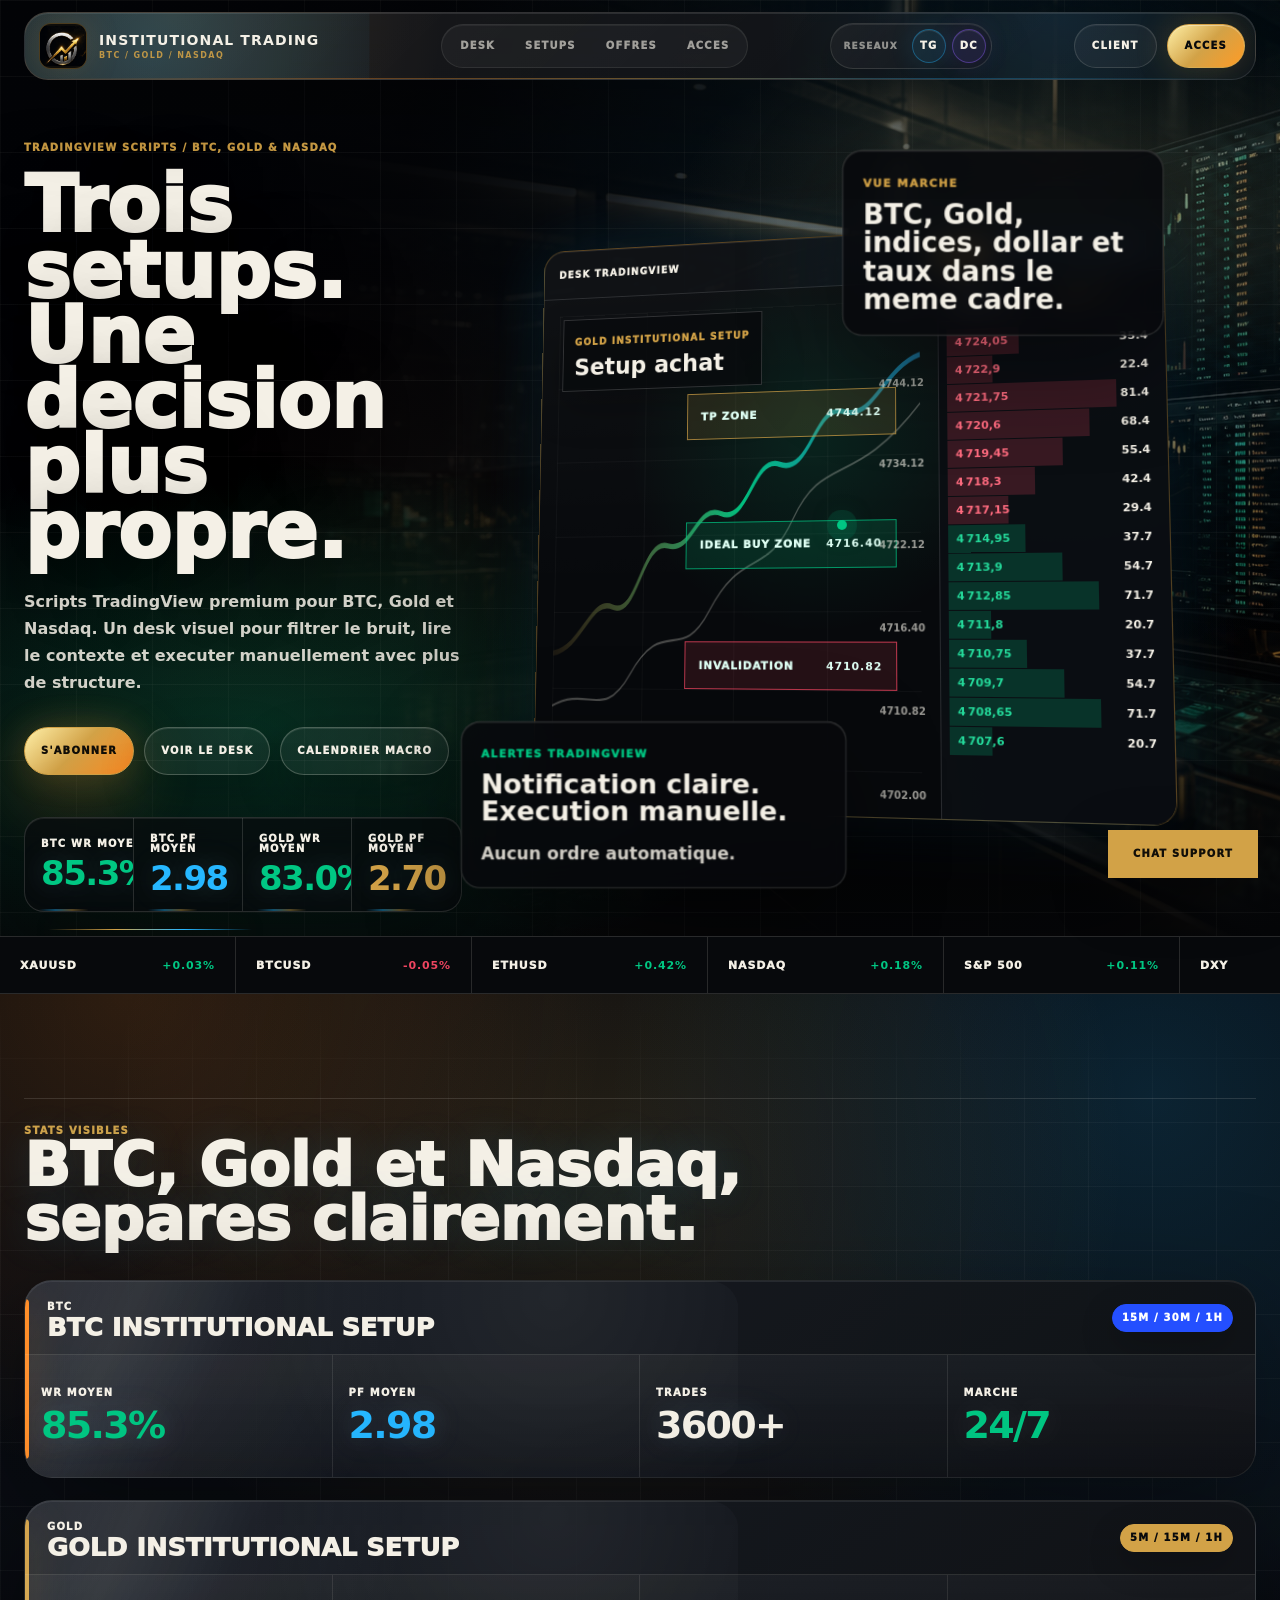
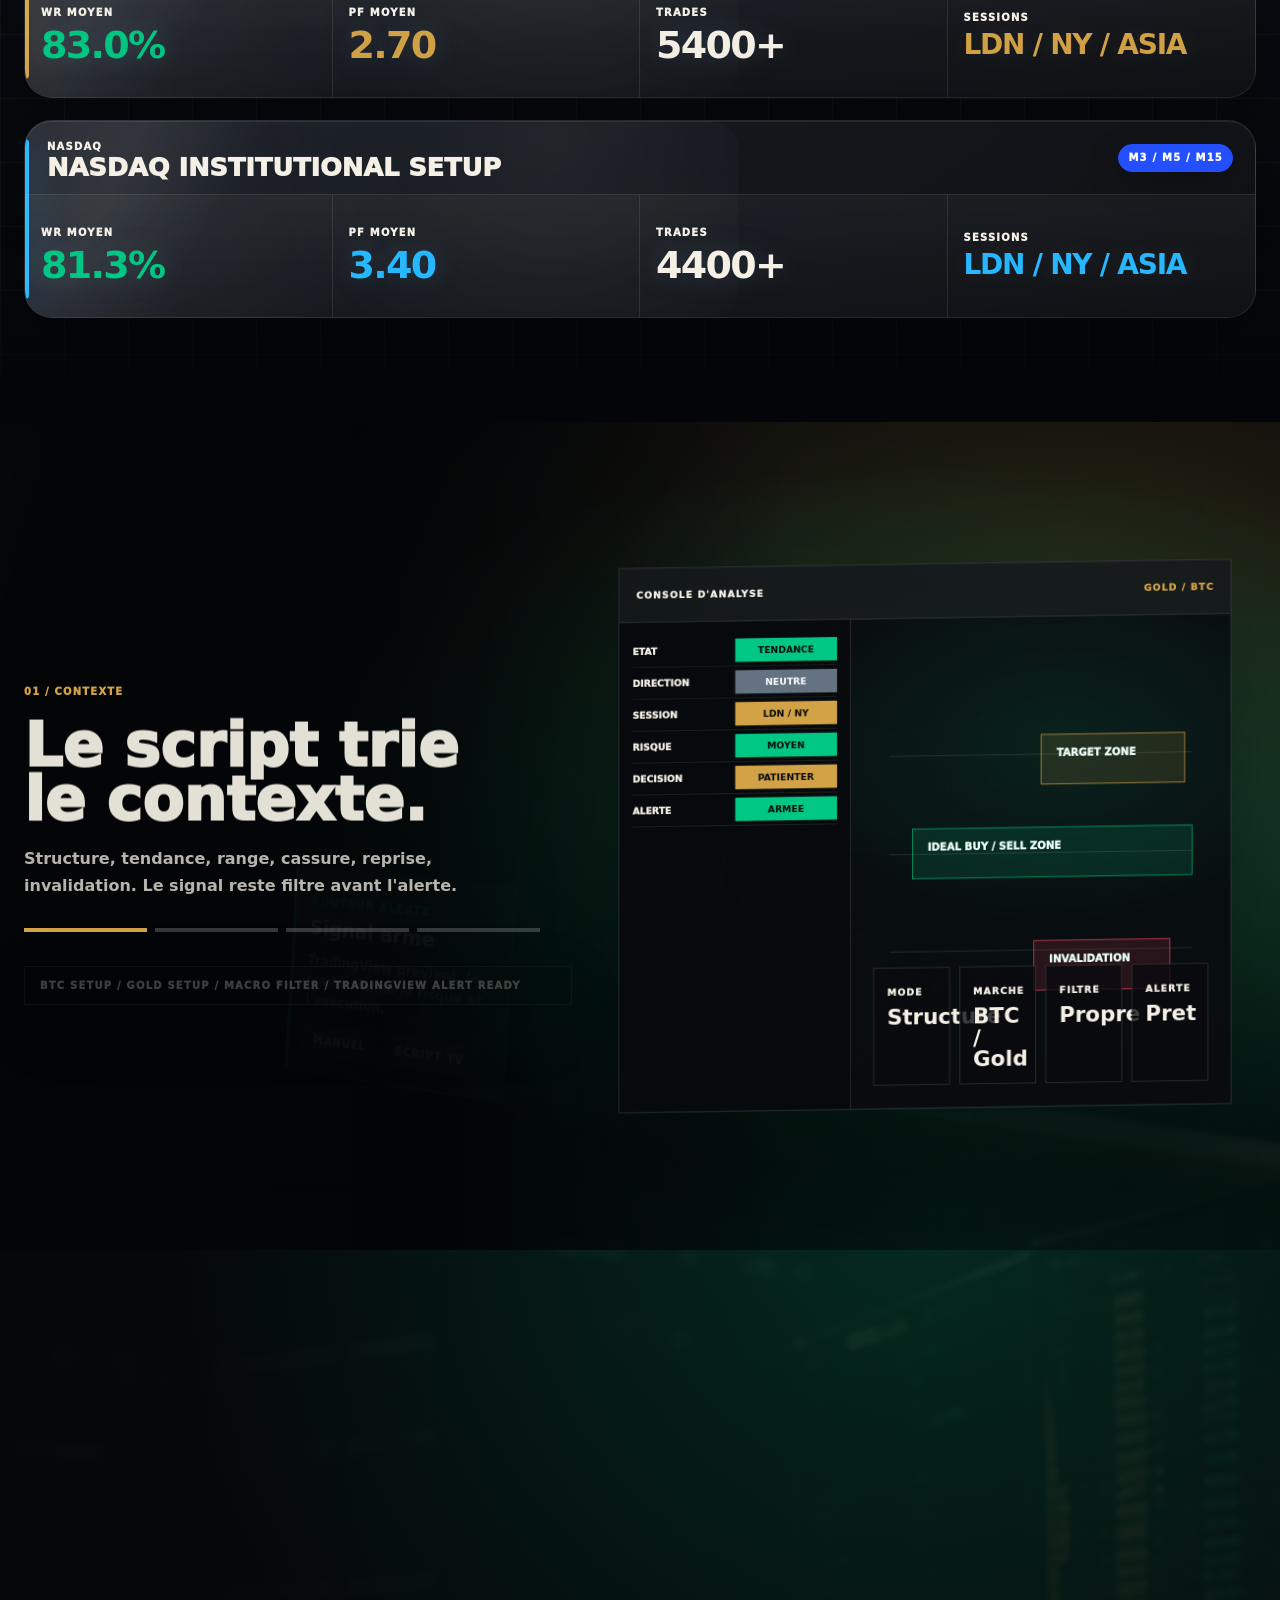
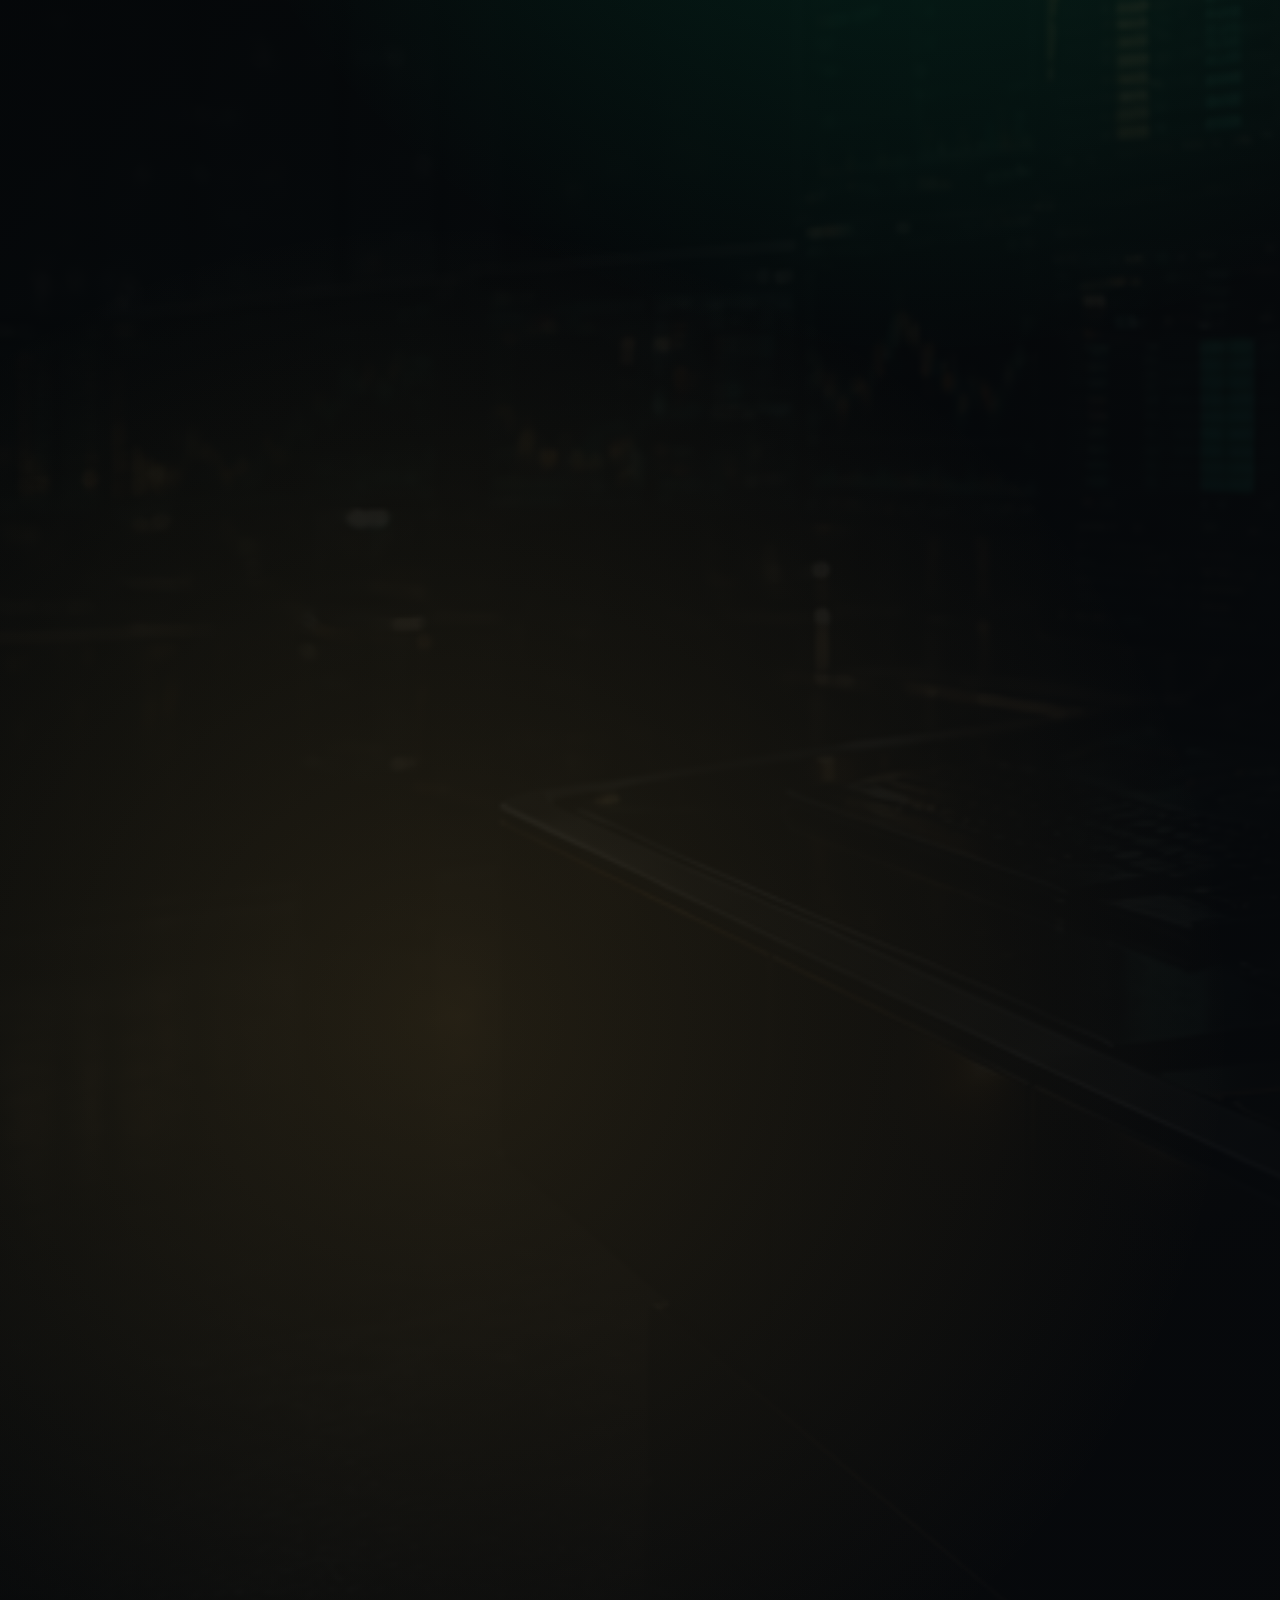
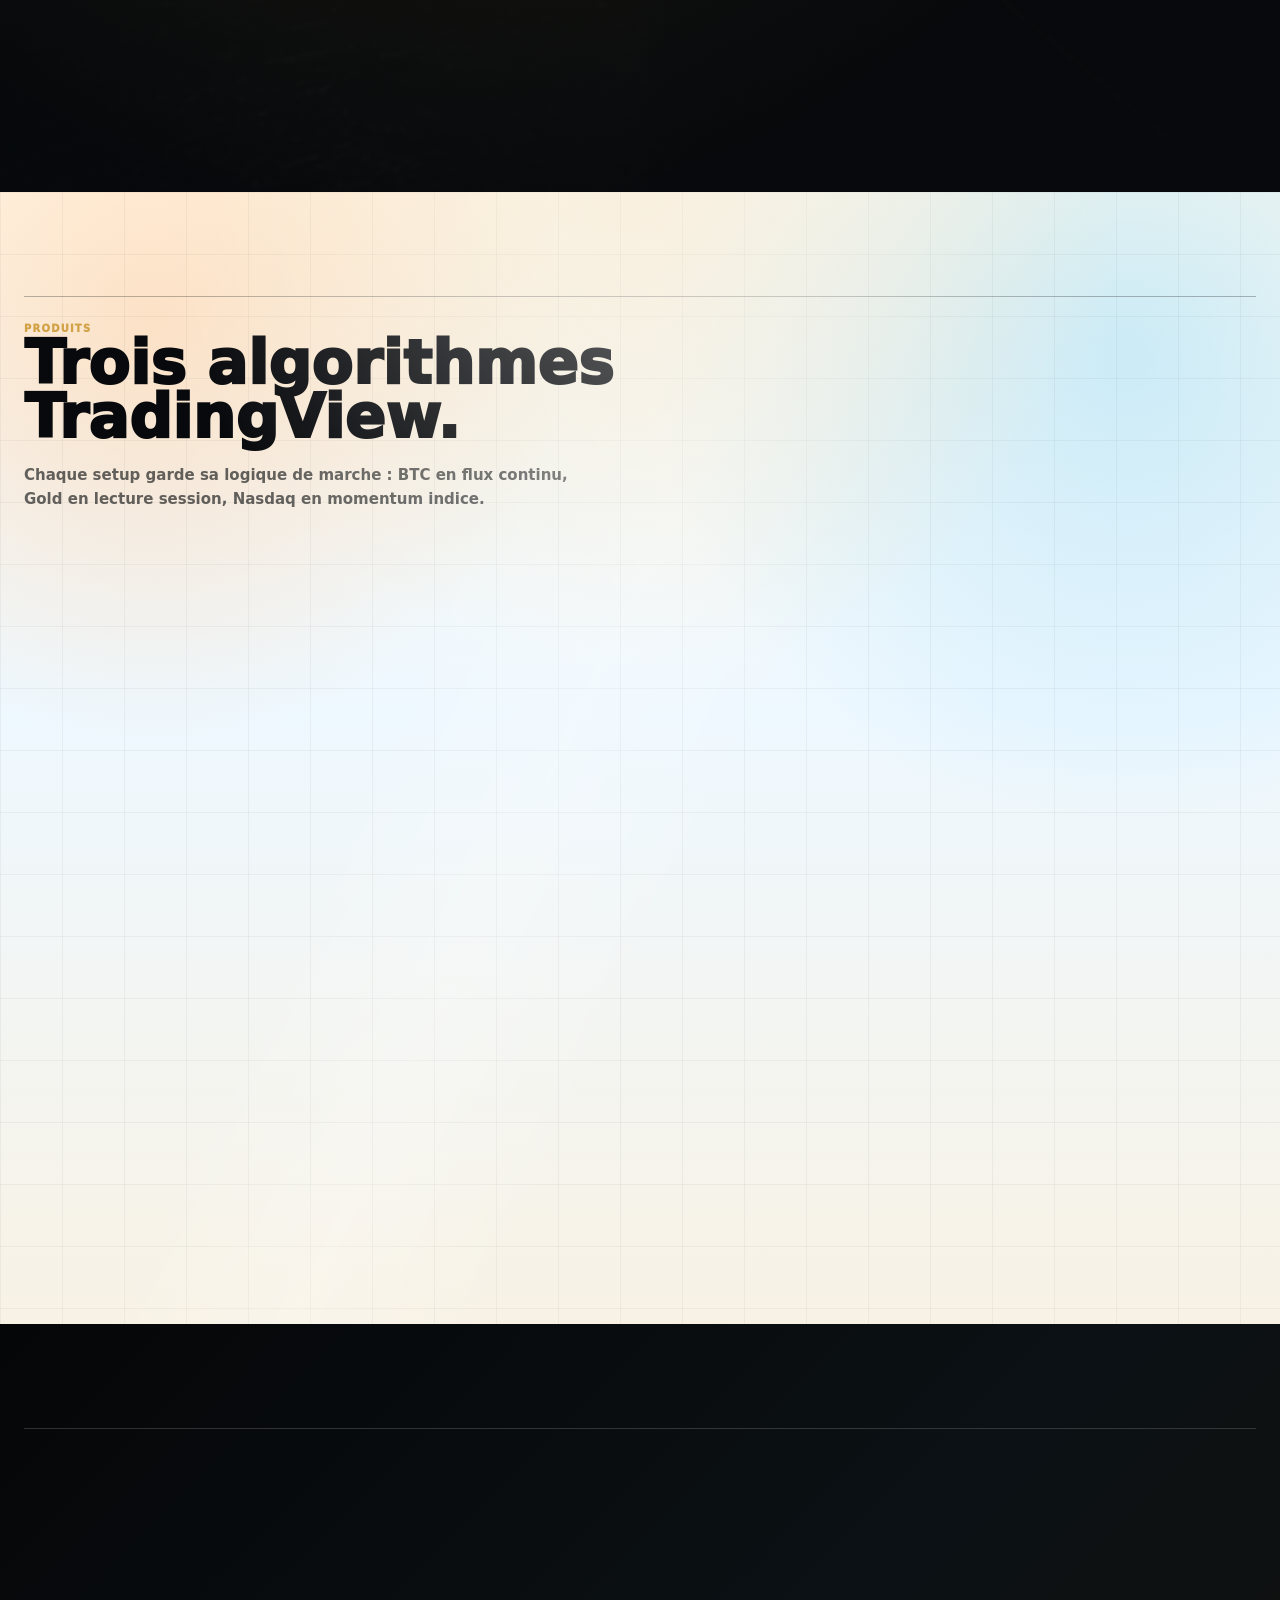
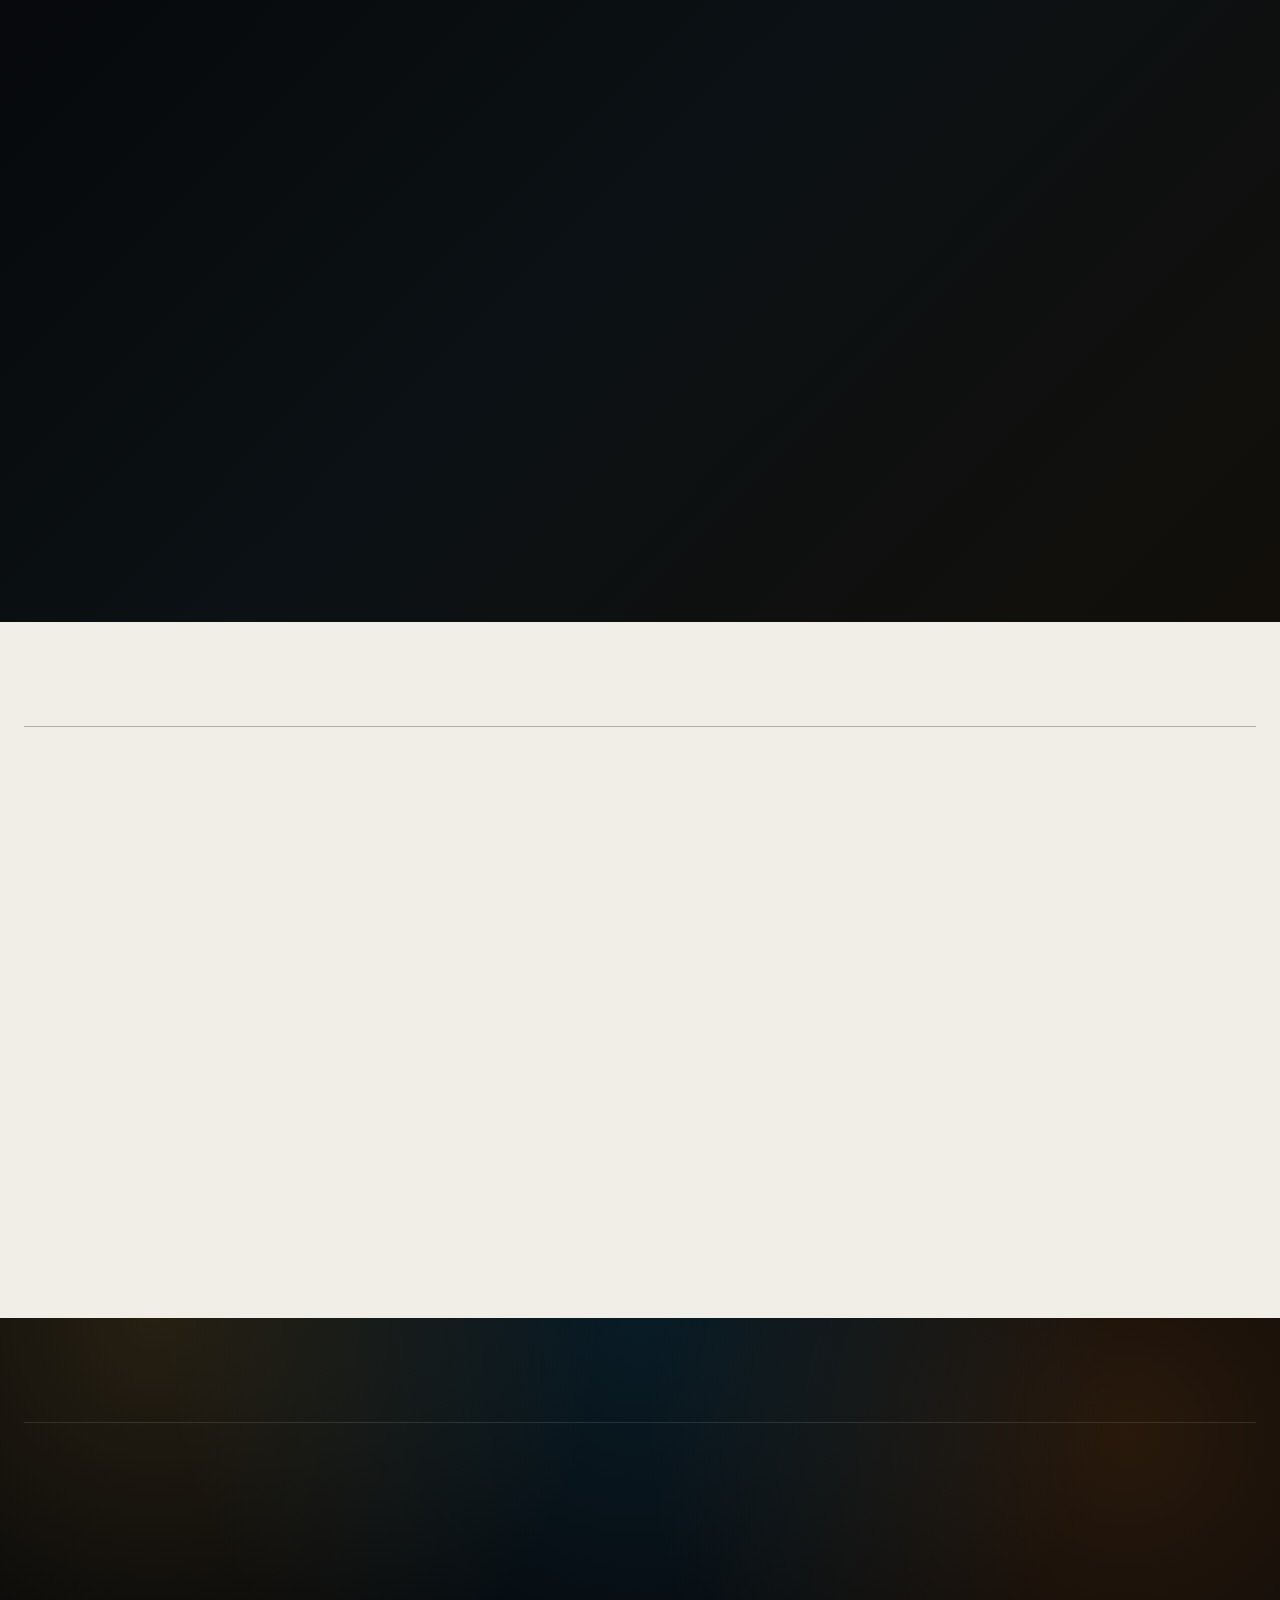
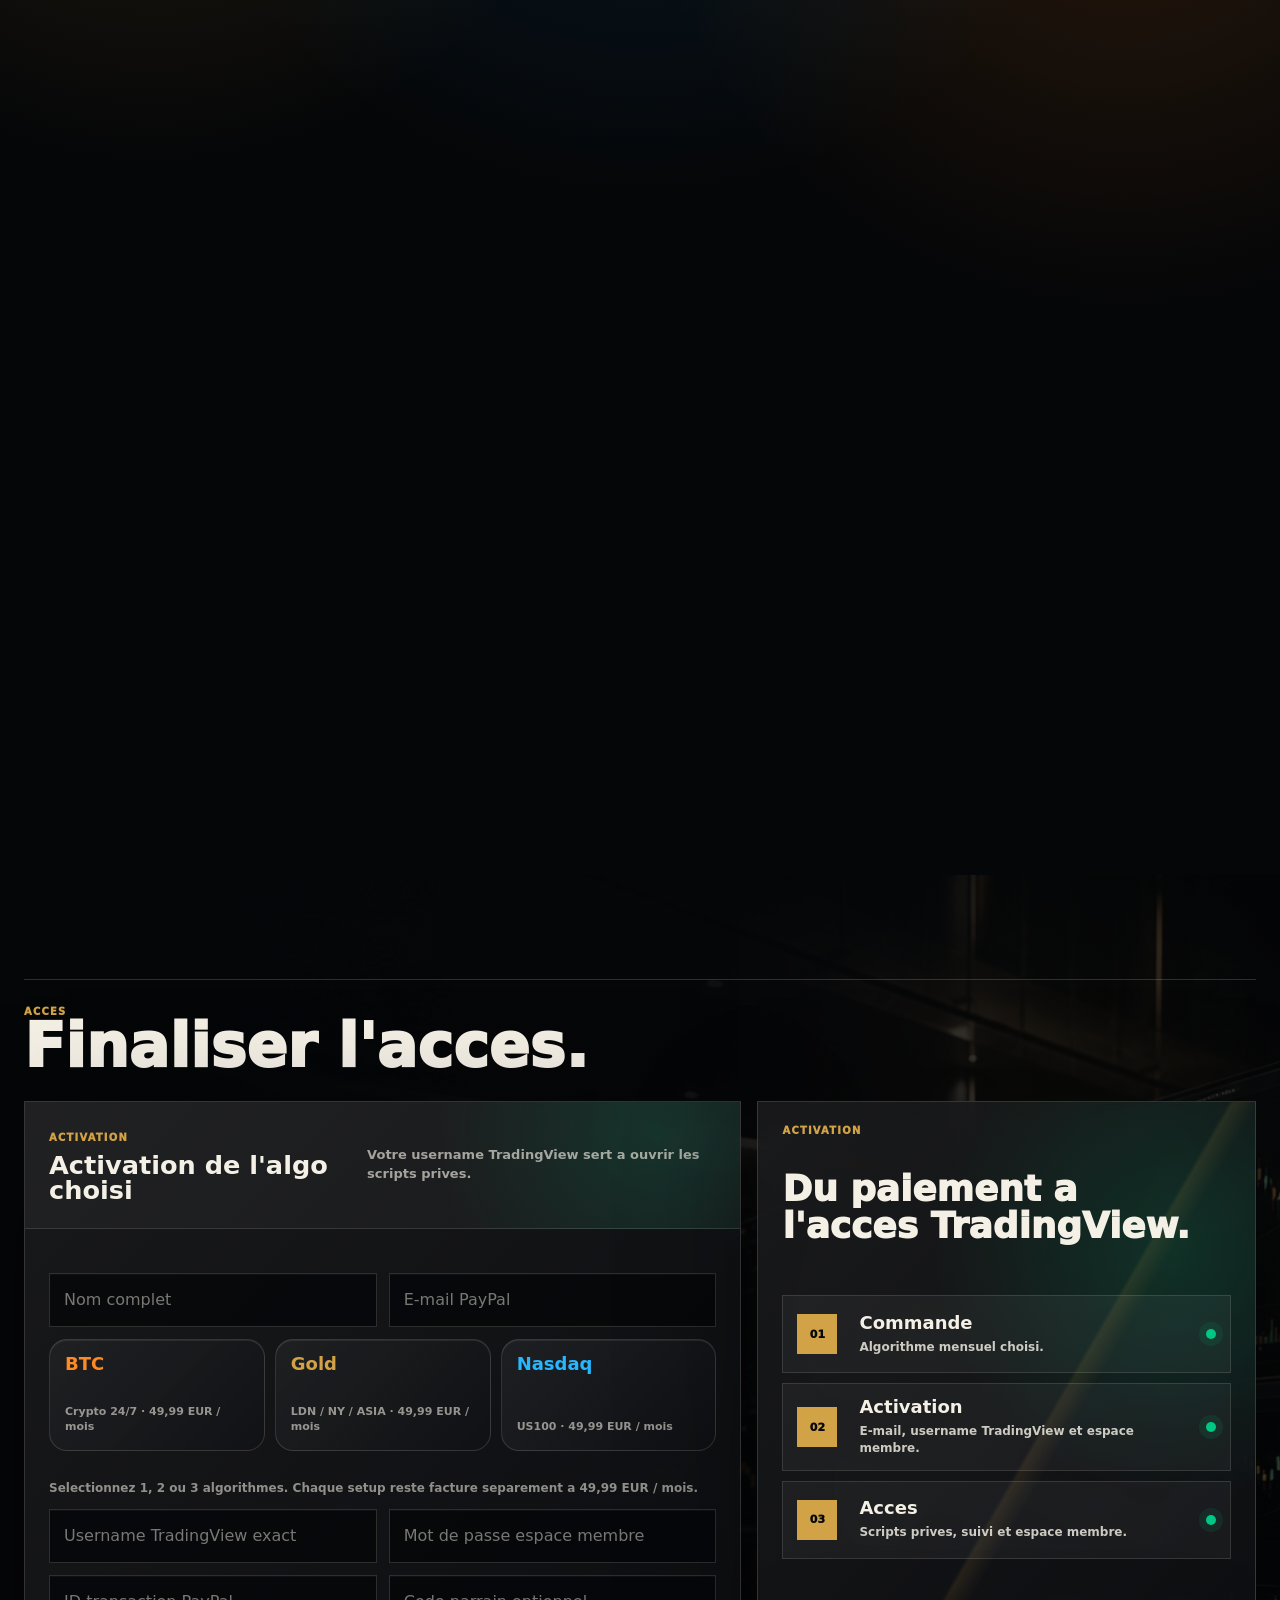
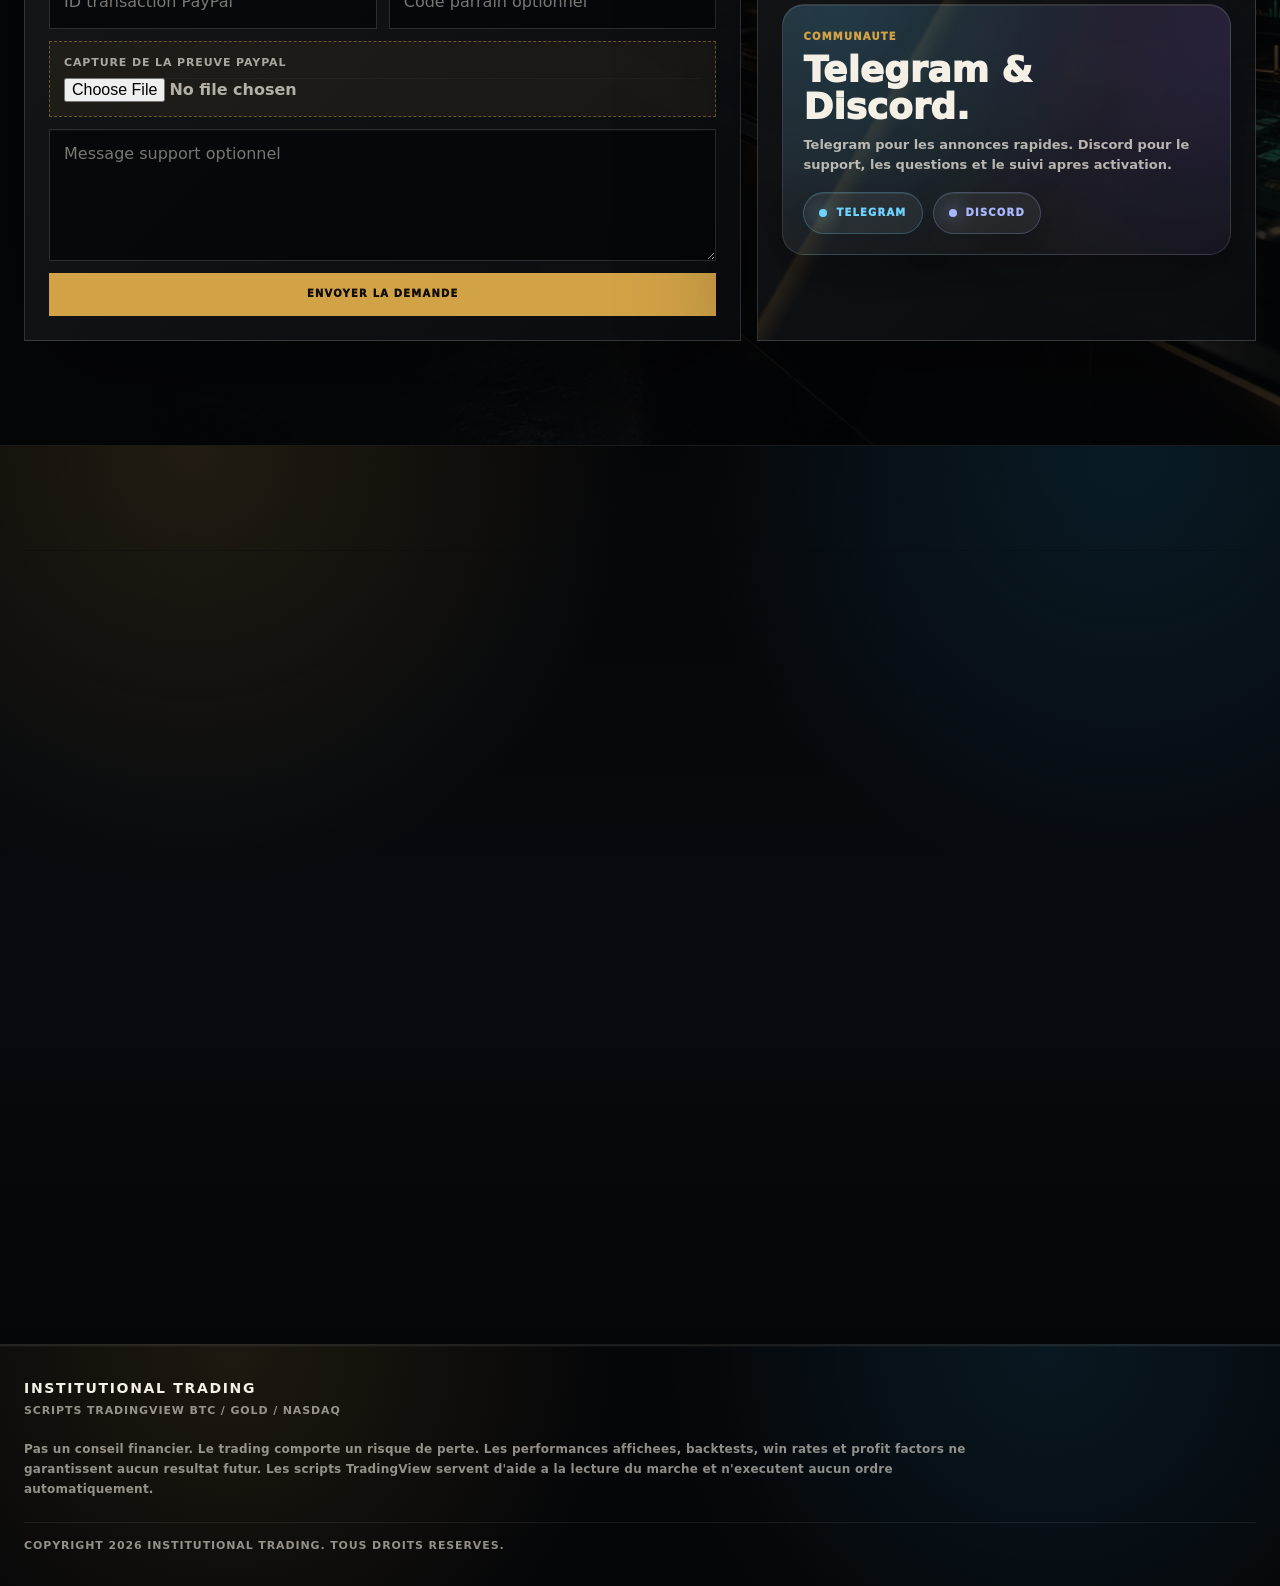
==== index.html @ 16a677b0 "Serve landing page from root" ====
﻿<!doctype html>
<html lang="fr">
<head>
  <meta charset="UTF-8">
  <meta name="viewport" content="width=device-width, initial-scale=1.0">
  <title>Institutional Trading - Scripts TradingView BTC, Gold & Nasdaq</title>
  <meta name="description" content="Institutional Trading : scripts TradingView pour BTC, Gold et Nasdaq, alertes, zones, contexte, calendrier macro et dashboard prive.">
  <script src="https://s3.tradingview.com/tv.js" defer></script>
  <style>
    :root {
      --bg: #050608;
      --bg-2: #0b0f13;
      --panel: #10151a;
      --panel-2: #151b21;
      --paper: #f4f0e6;
      --muted: #a5aaa6;
      --soft: rgba(244,240,230,.68);
      --line: rgba(244,240,230,.14);
      --line-2: rgba(244,240,230,.24);
      --gold: #d2a247;
      --btc: #ff8a21;
      --green: #00c783;
      --cyan: #26b7ff;
      --red: #ef4560;
      --max: 1560px;
    }

    * { box-sizing: border-box; }
    html { scroll-behavior: smooth; }
    body {
      margin: 0;
      color: var(--paper);
      background: var(--bg);
      font-family: Inter, ui-sans-serif, system-ui, -apple-system, BlinkMacSystemFont, "Segoe UI", Arial, sans-serif;
      overflow-x: hidden;
    }

    a { color: inherit; text-decoration: none; }
    button, input, textarea, select { font: inherit; }
    h1, h2, h3, p { margin: 0; }

    .wrap {
      width: min(var(--max), calc(100% - 48px));
      margin: 0 auto;
    }

    .micro,
    .eyebrow,
    .btn,
    .nav a,
    .tag,
    .source-link {
      font-size: 10px;
      line-height: 1;
      font-weight: 950;
      letter-spacing: .12em;
      text-transform: uppercase;
    }

    .nav {
      position: fixed;
      inset: 12px 0 auto;
      z-index: 100;
      border: 0;
      background: transparent;
      box-shadow: none;
      pointer-events: none;
      transition: background .25s ease, box-shadow .25s ease, border-color .25s ease;
    }

    .nav.is-scrolled {
      background: transparent;
      box-shadow: none;
    }

    .nav::after {
      display: none;
    }

    .boot-loader {
      position: fixed;
      inset: 0;
      z-index: 999;
      display: grid;
      place-items: center;
      color: var(--paper);
      background:
        radial-gradient(circle at 50% 42%, rgba(210,162,71,.24), transparent 26%),
        radial-gradient(circle at 35% 60%, rgba(0,199,125,.12), transparent 28%),
        linear-gradient(135deg, rgba(38,183,255,.06), transparent 34%, rgba(210,162,71,.08)),
        #050608;
      transition: opacity .7s ease, visibility .7s ease;
      animation: loaderAutoHide .7s ease 3.05s forwards;
    }

    body.loaded .boot-loader {
      opacity: 0;
      visibility: hidden;
      pointer-events: none;
    }

    .loader-desk {
      position: relative;
      width: min(460px, calc(100% - 44px));
      display: grid;
      justify-items: center;
      gap: 17px;
      padding: 34px 28px;
      border: 1px solid rgba(210,162,71,.2);
      border-radius: 18px;
      background: linear-gradient(145deg, rgba(255,255,255,.075), rgba(255,255,255,.018));
      box-shadow: 0 54px 180px rgba(0,0,0,.64), inset 0 1px 0 rgba(255,255,255,.11);
      backdrop-filter: blur(26px);
    }

    .loader-desk::before,
    .loader-desk::after {
      content: "";
      position: absolute;
      pointer-events: none;
    }

    .loader-desk::before {
      inset: 16px;
      border: 1px solid rgba(244,240,230,.07);
      border-radius: 14px;
    }

    .loader-desk::after {
      left: 28px;
      right: 28px;
      top: 0;
      height: 1px;
      background: linear-gradient(90deg, transparent, rgba(210,162,71,.8), transparent);
      animation: loaderScan 1.4s ease-in-out infinite alternate;
    }

    .loader-head {
      display: grid;
      justify-items: center;
      gap: 8px;
      text-align: center;
    }

    .loader-logo {
      position: relative;
      width: 168px;
      height: 148px;
      display: grid;
      place-items: center;
      overflow: hidden;
      border: 1px solid rgba(210,162,71,.28);
      border-radius: 18px;
      background: #030405;
      box-shadow: 0 0 0 1px rgba(255,255,255,.04), 0 0 80px rgba(210,162,71,.2);
    }

    .loader-logo::before {
      content: "";
      position: absolute;
      inset: 0;
      z-index: 2;
      background: linear-gradient(115deg, transparent 0 42%, rgba(255,255,255,.18), transparent 58%);
      transform: translateX(-130%);
      animation: logoSweep 1.7s ease-in-out infinite;
    }

    .loader-logo img {
      position: relative;
      z-index: 1;
      width: 100%;
      height: 100%;
      object-fit: contain;
      object-position: center;
      transform: none;
      border-radius: 15px;
    }

    .loader-title {
      margin: 0;
      font-size: clamp(22px, 3.2vw, 34px);
      line-height: .95;
      letter-spacing: .04em;
      text-transform: uppercase;
    }

    .loader-meta {
      display: flex;
      flex-wrap: wrap;
      justify-content: center;
      gap: 8px;
    }

    .loader-meta span {
      min-height: 28px;
      display: inline-flex;
      align-items: center;
      padding: 0 11px;
      border: 1px solid rgba(244,240,230,.1);
      color: rgba(244,240,230,.78);
      background: rgba(255,255,255,.035);
      font-size: 10px;
      font-weight: 900;
      letter-spacing: .13em;
      text-transform: uppercase;
    }

    .loader-candles {
      height: 116px;
      display: flex;
      align-items: end;
      gap: 12px;
      padding: 16px;
      border: 1px solid rgba(244,240,230,.1);
      background:
        linear-gradient(rgba(244,240,230,.05) 1px, transparent 1px),
        linear-gradient(90deg, rgba(244,240,230,.05) 1px, transparent 1px),
        rgba(255,255,255,.025);
      background-size: 100% 28px, 54px 100%;
      overflow: hidden;
    }

    .loader-candles i {
      position: relative;
      width: 14px;
      height: var(--h);
      display: block;
      background: var(--green);
      animation: candlePulse 1.05s ease-in-out infinite;
      animation-delay: var(--d);
    }

    .loader-candles i:nth-child(3n) { background: var(--red); }
    .loader-candles i::before {
      content: "";
      position: absolute;
      left: 6px;
      top: -18px;
      bottom: -18px;
      width: 2px;
      background: currentColor;
      opacity: .85;
    }

    .loader-progress {
      width: min(390px, 100%);
      height: 3px;
      margin-top: 2px;
      overflow: hidden;
      background: rgba(244,240,230,.12);
    }

    .loader-progress span {
      display: block;
      width: 100%;
      height: 100%;
      background: linear-gradient(90deg, var(--gold), var(--green), var(--cyan));
      transform-origin: left center;
      animation: loaderBar 2.35s cubic-bezier(.2,.8,.2,1) forwards;
    }

    @keyframes loaderScan {
      from { opacity: .35; transform: translateY(0); }
      to { opacity: 1; transform: translateY(6px); }
    }

    @keyframes logoSweep {
      to { transform: translateX(130%); }
    }

    @keyframes headerSweep {
      0%, 100% { transform: translateX(-72%); opacity: .18; }
      48% { opacity: .72; }
      76% { transform: translateX(72%); opacity: .20; }
    }

    @keyframes candlePulse {
      50% { transform: translateY(-10px) scaleY(1.12); filter: brightness(1.25); }
    }

    @keyframes loaderBar {
      from { transform: scaleX(.08); }
      to { transform: scaleX(1); }
    }

    @keyframes loaderAutoHide {
      to { opacity: 0; visibility: hidden; pointer-events: none; }
    }

    .nav-inner {
      min-height: 68px;
      display: grid;
      grid-template-columns: minmax(230px, 320px) auto auto auto;
      justify-content: space-between;
      gap: 14px;
      align-items: center;
      padding: 8px 10px 8px 14px;
      border: 1px solid rgba(244,240,230,.13);
      border-radius: 24px;
      background:
        linear-gradient(135deg, rgba(255,255,255,.09), rgba(255,255,255,.025)),
        radial-gradient(circle at 12% 0, rgba(210,162,71,.16), transparent 25%),
        radial-gradient(circle at 84% 0, rgba(38,183,255,.12), transparent 28%),
        rgba(5,7,10,.82);
      box-shadow: 0 24px 86px rgba(0,0,0,.38), inset 0 1px 0 rgba(255,255,255,.1);
      backdrop-filter: blur(24px);
      pointer-events: auto;
      position: relative;
      overflow: hidden;
      isolation: isolate;
      transition: min-height .24s ease, background .24s ease, border-color .24s ease, box-shadow .24s ease;
    }

    .nav-inner::before,
    .nav-inner::after {
      content: "";
      position: absolute;
      pointer-events: none;
      z-index: -1;
    }

    .nav-inner::before {
      inset: 0;
      background:
        linear-gradient(110deg, transparent 0 38%, rgba(255,255,255,.16), transparent 58%),
        radial-gradient(circle at var(--nav-glow-x, 82%) 50%, rgba(38,183,255,.18), transparent 18rem);
      transform: translateX(-72%);
      animation: headerSweep 7s ease-in-out infinite;
    }

    .nav-inner::after {
      left: 18px;
      right: 18px;
      bottom: 0;
      height: 1px;
      background: linear-gradient(90deg, transparent, rgba(255,138,33,.45), rgba(210,162,71,.62), rgba(38,183,255,.45), transparent);
      opacity: .72;
    }

    .nav.is-scrolled .nav-inner {
      min-height: 60px;
      border-color: rgba(244,240,230,.18);
      background:
        linear-gradient(135deg, rgba(255,255,255,.1), rgba(255,255,255,.03)),
        radial-gradient(circle at 72% 0, rgba(210,162,71,.14), transparent 22%),
        rgba(3,4,6,.92);
      box-shadow: 0 22px 92px rgba(0,0,0,.48), inset 0 1px 0 rgba(255,255,255,.1);
    }

    .brand {
      display: flex;
      align-items: center;
      gap: 12px;
      min-width: 0;
    }

    .brand-logo {
      width: 48px;
      height: 46px;
      flex: 0 0 auto;
      overflow: hidden;
      border: 1px solid rgba(210,162,71,.34);
      border-radius: 12px;
      background: #050608;
      box-shadow: 0 0 34px rgba(210,162,71,.18), inset 0 0 18px rgba(210,162,71,.1);
    }

    .brand-logo img {
      width: 100%;
      height: 100%;
      display: block;
      object-fit: contain;
      object-position: center;
      transform: none;
    }

    .brand strong {
      display: block;
      color: var(--paper);
      font-size: 14px;
      letter-spacing: .08em;
      text-transform: uppercase;
    }

    .brand-copy span {
      display: block;
      margin-top: 5px;
      color: rgba(210,162,71,.88);
      font-size: 8px;
      font-weight: 850;
      letter-spacing: .18em;
      text-transform: uppercase;
    }

    .nav-links {
      display: flex;
      justify-content: center;
      gap: 4px;
      min-height: 44px;
      padding: 5px;
      color: rgba(244,240,230,.62);
      border: 1px solid rgba(244,240,230,.09);
      border-radius: 999px;
      background: rgba(255,255,255,.04);
      box-shadow: inset 0 1px 0 rgba(255,255,255,.06);
    }

    .nav-links a {
      position: relative;
      min-height: 32px;
      display: inline-flex;
      align-items: center;
      padding: 0 13px;
      border: 0;
      border-radius: 999px;
      transition: color .2s ease, background .2s ease, transform .2s ease;
    }

    .nav-links a::after {
      display: none;
    }

    .nav-links a:hover {
      color: var(--paper);
      background: rgba(244,240,230,.08);
      transform: translateY(-1px);
    }

    .nav-actions {
      display: flex;
      gap: 10px;
      align-items: center;
    }

    .nav-actions .btn {
      min-height: 44px;
      padding: 0 17px;
      border-radius: 999px;
      border-color: rgba(244,240,230,.14);
      background: rgba(255,255,255,.045);
      box-shadow: inset 0 1px 0 rgba(255,255,255,.06);
    }

    .nav-actions .btn.gold {
      color: #07090c;
      border-color: rgba(210,162,71,.75);
      background: linear-gradient(135deg, #fff0a6, var(--gold), #ff9b26);
      box-shadow: 0 0 34px rgba(210,162,71,.24), inset 0 1px 0 rgba(255,255,255,.35);
    }

    .nav-socials {
      display: inline-flex;
      align-items: center;
      gap: 6px;
      min-height: 44px;
      padding: 5px;
      border: 1px solid rgba(244,240,230,.12);
      border-radius: 999px;
      background:
        linear-gradient(135deg, rgba(255,255,255,.08), rgba(255,255,255,.025)),
        rgba(3,5,9,.48);
      box-shadow: inset 0 1px 0 rgba(255,255,255,.08), 0 16px 46px rgba(0,0,0,.24);
    }

    .nav-socials span {
      padding: 0 8px 0 7px;
      color: rgba(244,240,230,.55);
      font-size: 9px;
      font-weight: 950;
      letter-spacing: .12em;
      text-transform: uppercase;
      white-space: nowrap;
    }

    .nav-social {
      width: 34px;
      height: 34px;
      display: inline-flex;
      align-items: center;
      justify-content: center;
      border: 1px solid rgba(244,240,230,.13);
      border-radius: 999px;
      color: var(--paper);
      font-size: 9px;
      font-weight: 950;
      letter-spacing: .04em;
      background: rgba(255,255,255,.05);
      transition: transform .2s ease, box-shadow .2s ease, border-color .2s ease;
    }

    .nav-social:hover {
      transform: translateY(-2px) scale(1.04);
    }

    .nav-social.telegram {
      border-color: rgba(38,183,255,.36);
      background: rgba(38,183,255,.10);
      box-shadow: 0 0 26px rgba(38,183,255,.14), inset 0 1px 0 rgba(255,255,255,.1);
    }

    .nav-social.discord {
      border-color: rgba(139,92,246,.42);
      background: rgba(139,92,246,.12);
      box-shadow: 0 0 26px rgba(139,92,246,.16), inset 0 1px 0 rgba(255,255,255,.1);
    }

    .flash-bar {
      position: fixed;
      left: 50%;
      top: 86px;
      z-index: 98;
      width: min(1120px, calc(100% - 32px));
      transform: translateX(-50%);
      display: none;
      grid-template-columns: minmax(0, 1fr) auto auto;
      align-items: center;
      gap: 16px;
      padding: 12px;
      border: 1px solid rgba(210,162,71,.42);
      border-radius: 22px;
      background:
        radial-gradient(circle at 18% 0, rgba(255,138,33,.18), transparent 24rem),
        radial-gradient(circle at 82% 0, rgba(38,183,255,.16), transparent 24rem),
        linear-gradient(135deg, rgba(255,255,255,.10), rgba(255,255,255,.03)),
        rgba(8,10,13,.94);
      color: var(--paper);
      box-shadow: 0 24px 70px rgba(0,0,0,.32);
      backdrop-filter: blur(18px);
      overflow: hidden;
    }

    .flash-bar::before {
      content: "";
      position: absolute;
      inset: 0;
      pointer-events: none;
      background: linear-gradient(90deg, transparent, rgba(255,255,255,.14), transparent);
      transform: translateX(-110%);
      animation: offerScan 7s ease-in-out infinite;
    }

    .flash-bar.active { display: grid; }
    .flash-content {
      position: relative;
      z-index: 1;
      display: grid;
      gap: 5px;
      min-width: 0;
    }

    .flash-bar strong { font-size: 14px; color: var(--gold); }
    .flash-bar span { color: rgba(244,240,230,.72); font-size: 12px; font-weight: 820; }
    .flash-countdown {
      position: relative;
      z-index: 1;
      min-height: 38px;
      display: inline-flex;
      align-items: center;
      justify-content: center;
      padding: 0 14px;
      border: 1px solid rgba(244,240,230,.16);
      border-radius: 999px;
      color: var(--paper);
      background: rgba(0,0,0,.22);
      font-size: 11px;
      font-weight: 950;
      letter-spacing: .08em;
      text-transform: uppercase;
      white-space: nowrap;
    }
    .flash-bar .btn { min-height: 34px; padding: 0 12px; }

    .btn {
      min-height: 43px;
      display: inline-flex;
      align-items: center;
      justify-content: center;
      gap: 9px;
      padding: 0 16px;
      border: 1px solid var(--line-2);
      color: var(--paper);
      background: rgba(255,255,255,.05);
      cursor: pointer;
      transition: transform .2s ease, background .2s ease, border-color .2s ease;
    }

    .btn:hover {
      transform: translateY(-2px);
      border-color: rgba(210,162,71,.72);
      background: rgba(210,162,71,.12);
    }

    .btn.gold {
      color: #110e08;
      border-color: var(--gold);
      background: var(--gold);
    }

    .btn.dark {
      color: var(--paper);
      border-color: rgba(255,255,255,.14);
      background: #080a0d;
    }

    .hero {
      position: relative;
      min-height: 100vh;
      padding: 112px 0 0;
      display: grid;
      align-items: center;
      overflow: hidden;
      background:
        linear-gradient(90deg, rgba(5,6,8,.93) 0%, rgba(5,6,8,.76) 43%, rgba(5,6,8,.22) 100%),
        url("assets/trading-command-center-bg-v2.png") center / cover no-repeat;
    }

    .hero::before {
      content: "";
      position: absolute;
      inset: 0;
      background:
        radial-gradient(ellipse 58% 46% at 18% 76%, rgba(0,199,131,.2), transparent 70%),
        radial-gradient(ellipse 42% 35% at 82% 22%, rgba(210,162,71,.18), transparent 66%),
        linear-gradient(180deg, transparent 0 66%, rgba(5,6,8,.96));
      pointer-events: none;
    }

    .hero-grid {
      position: relative;
      z-index: 2;
      display: grid;
      grid-template-columns: minmax(0, .82fr) minmax(640px, .98fr);
      gap: 58px;
      align-items: center;
    }

    .eyebrow { color: var(--gold); }

    h1 {
      max-width: 850px;
      margin-top: 18px;
      font-size: clamp(58px, 6.7vw, 118px);
      line-height: .84;
      font-weight: 950;
      letter-spacing: 0;
    }

    h2 {
      max-width: 920px;
      font-size: clamp(40px, 4.7vw, 82px);
      line-height: .9;
      font-weight: 950;
      letter-spacing: 0;
    }

    h3 {
      font-size: clamp(25px, 2vw, 38px);
      line-height: 1.02;
      font-weight: 950;
      letter-spacing: 0;
    }

    .lead {
      color: var(--muted);
      font-size: 15px;
      line-height: 1.65;
      font-weight: 740;
    }

    .section:not(.dark) .lead {
      color: rgba(7,9,12,.72);
    }

    .hero .lead {
      max-width: 690px;
      margin-top: 24px;
      color: rgba(244,240,230,.78);
      font-size: 17px;
      line-height: 1.7;
    }

    .hero-actions {
      display: flex;
      flex-wrap: wrap;
      gap: 10px;
      margin-top: 30px;
    }

    .proof-strip {
      display: grid;
      grid-template-columns: repeat(4, minmax(0, 1fr));
      max-width: 850px;
      margin-top: 42px;
      border: 1px solid var(--line);
      background: rgba(8,10,13,.58);
      backdrop-filter: blur(18px);
    }

    .proof-strip div {
      min-height: 92px;
      display: grid;
      align-content: center;
      gap: 7px;
      padding: 16px;
      border-right: 1px solid var(--line);
    }

    .proof-strip div:last-child { border-right: 0; }
    .proof-strip strong { font-size: 34px; line-height: 1; }
    .green { color: var(--green); }
    .gold-text { color: var(--gold); }
    .cyan { color: var(--cyan); }
    .red { color: var(--red); }

    .trading-desk {
      position: relative;
      min-height: 680px;
      perspective: 1200px;
    }

    .tv-shell {
      position: absolute;
      inset: 44px 0 52px;
      border: 1px solid rgba(255,255,255,.18);
      background: rgba(7,9,12,.92);
      box-shadow: 0 50px 140px rgba(0,0,0,.55);
      transform:
        rotateX(calc(5deg + var(--pointer-y, 0) * -3deg))
        rotateY(calc(-10deg + var(--pointer-x, 0) * 4deg));
      transform-style: preserve-3d;
      overflow: hidden;
    }

    .tv-head {
      min-height: 52px;
      display: flex;
      align-items: center;
      justify-content: space-between;
      gap: 14px;
      padding: 0 16px;
      border-bottom: 1px solid rgba(255,255,255,.12);
      background: rgba(255,255,255,.035);
    }

    .market-tabs {
      display: flex;
      gap: 8px;
    }

    .market-tab {
      min-height: 30px;
      padding: 0 10px;
      border: 1px solid rgba(255,255,255,.16);
      color: rgba(244,240,230,.7);
      background: rgba(255,255,255,.04);
      cursor: pointer;
    }

    .market-tab.active {
      color: #110e08;
      border-color: var(--gold);
      background: var(--gold);
    }

    .tv-body {
      position: relative;
      height: calc(100% - 52px);
      display: grid;
      grid-template-columns: minmax(0, 1fr) 220px;
    }

    #tvWidget {
      position: relative;
      min-height: 520px;
      background: #090b0f;
      overflow: hidden;
    }

    #tvFrame {
      position: absolute;
      inset: 0;
      z-index: 3;
      background: #090b0f;
    }

    .tv-shell:not(.tv-loaded) #tvFrame { display: none; }

    .local-chart {
      position: absolute;
      inset: 0;
      z-index: 1;
      padding: 18px;
      background:
        radial-gradient(ellipse 72% 56% at 70% 30%, rgba(0,199,131,.12), transparent 65%),
        linear-gradient(180deg, rgba(255,255,255,.035), transparent 58%),
        #07090c;
    }

    .local-grid {
      position: absolute;
      inset: 18px;
      opacity: .5;
      background-image:
        linear-gradient(rgba(244,240,230,.075) 1px, transparent 1px),
        linear-gradient(90deg, rgba(244,240,230,.075) 1px, transparent 1px);
      background-size: 100% 78px, 96px 100%;
    }

    .local-path {
      position: absolute;
      inset: 18px;
    }

    .local-path svg {
      width: 100%;
      height: 100%;
      display: block;
      overflow: visible;
    }

    .local-zone {
      position: absolute;
      left: 38%;
      right: 10%;
      min-height: 48px;
      display: flex;
      align-items: center;
      justify-content: space-between;
      padding: 0 14px;
      border: 1px solid rgba(0,199,131,.7);
      color: #dffff4;
      background: rgba(0,199,131,.14);
      font-size: 11px;
      font-weight: 950;
      letter-spacing: .08em;
      text-transform: uppercase;
    }

    .local-zone.tp { top: 20%; border-color: rgba(210,162,71,.7); background: rgba(210,162,71,.13); }
    .local-zone.entry { top: 45%; }
    .local-zone.sl { top: 68%; border-color: rgba(239,69,96,.76); background: rgba(239,69,96,.13); }

    .signal-badge {
      position: absolute;
      left: 22px;
      top: 22px;
      min-width: 190px;
      padding: 12px;
      border: 1px solid rgba(255,255,255,.16);
      background: rgba(8,10,13,.82);
      box-shadow: 0 18px 44px rgba(0,0,0,.22);
    }

    .signal-badge strong {
      display: block;
      margin-top: 8px;
      font-size: 24px;
      line-height: 1;
    }

    .price-ladder {
      position: absolute;
      right: 14px;
      top: 16px;
      bottom: 16px;
      width: 82px;
      display: grid;
      align-content: space-between;
      color: rgba(244,240,230,.62);
      font-size: 10px;
      font-weight: 850;
      text-align: right;
    }

    .tv-loaded .local-chart { display: none; }

    .chart-live-dot {
      position: absolute;
      right: 92px;
      top: 45%;
      width: 10px;
      height: 10px;
      border-radius: 999px;
      background: var(--green);
      box-shadow: 0 0 0 10px rgba(0,199,131,.12), 0 0 24px rgba(0,199,131,.5);
      animation: pulseDot 1.4s ease-in-out infinite;
    }

    @keyframes pulseDot {
      50% { transform: scale(1.35); opacity: .72; }
    }

    .tv-fallback {
      position: absolute;
      inset: 52px 220px 0 0;
      display: grid;
      place-items: center;
      padding: 30px;
      color: rgba(244,240,230,.74);
      background: linear-gradient(135deg, #080b0f, #10151b);
      text-align: center;
    }

    .tv-fallback { display: none; }

    .order-book {
      border-left: 1px solid rgba(255,255,255,.12);
      background: rgba(10,13,17,.94);
      overflow: hidden;
    }

    .book-title {
      min-height: 42px;
      display: flex;
      align-items: center;
      justify-content: space-between;
      padding: 0 12px;
      border-bottom: 1px solid rgba(255,255,255,.1);
    }

    .book-rows {
      display: grid;
      gap: 1px;
      padding: 8px;
    }

    .book-row {
      min-height: 27px;
      display: grid;
      grid-template-columns: 1fr auto;
      align-items: center;
      padding: 0 8px;
      position: relative;
      overflow: hidden;
      font-size: 11px;
      font-weight: 850;
      font-variant-numeric: tabular-nums;
    }

    .book-row::before {
      content: "";
      position: absolute;
      inset: 0 auto 0 0;
      width: var(--depth);
      opacity: .2;
    }

    .book-row.ask::before { background: var(--red); }
    .book-row.bid::before { background: var(--green); }
    .book-row.ask span:first-child { color: #ff6b7f; }
    .book-row.bid span:first-child { color: #24d99a; }
    .book-row span { position: relative; z-index: 1; }

    .float-card {
      position: absolute;
      right: 26px;
      top: 0;
      width: 292px;
      padding: 18px;
      border: 1px solid rgba(255,255,255,.16);
      background: rgba(8,10,13,.94);
      box-shadow: 0 34px 90px rgba(0,0,0,.42);
      transform: translateZ(110px);
    }

    .float-card strong,
    .execution-card strong {
      display: block;
      margin-top: 8px;
      font-size: 25px;
      line-height: 1.04;
    }

    .execution-card {
      position: absolute;
      left: -34px;
      bottom: 0;
      width: 360px;
      min-height: 146px;
      padding: 18px;
      border: 1px solid rgba(255,255,255,.16);
      background: rgba(8,10,13,.92);
      box-shadow: 0 34px 90px rgba(0,0,0,.42);
      transform: translateZ(80px);
    }

    .ticker {
      border-top: 1px solid var(--line);
      border-bottom: 1px solid var(--line);
      background: #07090c;
      overflow: hidden;
    }

    .ticker-track {
      display: flex;
      width: max-content;
      animation: ticker 28s linear infinite;
    }

    @keyframes ticker { to { transform: translateX(-50%); } }

    .ticker-item {
      min-width: 236px;
      min-height: 56px;
      display: flex;
      align-items: center;
      justify-content: space-between;
      gap: 20px;
      padding: 0 20px;
      border-right: 1px solid var(--line);
      font-size: 11px;
      font-weight: 950;
      letter-spacing: .08em;
      text-transform: uppercase;
    }

    .section {
      position: relative;
      padding: 104px 0;
      scroll-margin-top: 86px;
      overflow: hidden;
      background: #f0eee6;
      color: #07090c;
    }

    .section.dark {
      color: var(--paper);
      background:
        linear-gradient(135deg, #050608, #0b1114 52%, #120f0a);
    }

    .section-head {
      display: grid;
      grid-template-columns: 1fr;
      gap: 18px;
      align-items: end;
      margin-bottom: 34px;
      padding-top: 20px;
      border-top: 1px solid rgba(7,9,12,.28);
    }

    .section-head > p.lead {
      display: none;
    }

    .section.dark .section-head { border-color: rgba(255,255,255,.16); }
    .section.dark .lead { color: rgba(244,240,230,.72); }

    .stats-grid {
      display: grid;
      grid-template-columns: 1fr;
      gap: 16px;
    }

    .stat-card,
    .product-card,
    .news-shell,
    .price-card,
    .contact-card {
      border: 1px solid rgba(7,9,12,.16);
      background: #fbf8ef;
      box-shadow: 0 24px 90px rgba(7,9,12,.08);
    }

    .stat-card {
      overflow: hidden;
    }

    .stat-title {
      min-height: 74px;
      display: flex;
      align-items: center;
      justify-content: space-between;
      gap: 14px;
      padding: 0 22px;
      border-bottom: 1px solid rgba(7,9,12,.14);
    }

    .stat-metrics {
      display: grid;
      grid-template-columns: repeat(4, minmax(0, 1fr));
    }

    .metric {
      min-height: 122px;
      display: grid;
      align-content: center;
      gap: 8px;
      padding: 16px;
      border-right: 1px solid rgba(7,9,12,.14);
    }

    .metric:last-child { border-right: 0; }
    .metric strong { font-size: 38px; line-height: 1; }
    .metric strong.pending-metric { font-size: clamp(20px, 1.7vw, 30px); }
    .metric strong.session-value {
      white-space: nowrap;
      font-size: clamp(28px, 2.15vw, 38px);
      letter-spacing: 0;
    }

    .stat-title h3,
    .products .product-card h3 {
      white-space: nowrap;
    }

    .tag {
      min-height: 28px;
      display: inline-flex;
      align-items: center;
      justify-content: center;
      padding: 0 9px;
      color: #08090b;
      border: 1px solid rgba(7,9,12,.16);
      background: #e5dfd1;
    }

    .tag.gold { background: var(--gold); border-color: var(--gold); }
    .tag.dark { color: var(--paper); background: #08090b; border-color: #08090b; }
    .tag.blue { color: #fff; background: #244fff; border-color: #244fff; }

    .process {
      position: relative;
      min-height: 365vh;
      padding: 0;
      color: var(--paper);
      background:
        radial-gradient(circle at 16% 40%, rgba(210,162,71,.12), transparent 32%),
        radial-gradient(circle at 72% 38%, rgba(0,199,131,.12), transparent 30%),
        linear-gradient(90deg, rgba(5,6,8,.96), rgba(5,6,8,.72) 54%, rgba(5,6,8,.34)),
        url("assets/trading-command-center-bg-v2.png") center right / cover no-repeat;
      overflow: visible;
      perspective: 1800px;
      isolation: isolate;
    }

    .process-sticky {
      position: sticky;
      top: 72px;
      min-height: calc(100vh - 72px);
      display: grid;
      align-items: center;
      overflow: hidden;
      background:
        linear-gradient(180deg, rgba(5,6,8,.7), rgba(5,6,8,.08) 40%, rgba(5,6,8,.72)),
        rgba(5,6,8,.22);
      perspective: 1800px;
      transform-style: preserve-3d;
    }

    .process-sticky::before {
      content: "";
      position: absolute;
      inset: -20%;
      background:
        radial-gradient(ellipse 42% 34% at calc(38% + var(--deck-open, 0) * 32%) 50%, rgba(0,199,131,.24), transparent 68%),
        radial-gradient(ellipse 32% 26% at calc(72% - var(--deck-fan, 0) * 18%) 36%, rgba(210,162,71,.18), transparent 70%),
        linear-gradient(120deg, transparent 0 46%, rgba(255,255,255,.06) 46.4%, transparent 47.2% 100%);
      opacity: calc(.5 + var(--deck-open, 0) * .38);
      transform: translate3d(calc(var(--deck-fan, 0) * -60px), calc(var(--deck-open, 0) * -30px), 0) scale(1.08);
      pointer-events: none;
    }

    .process-sticky::after {
      content: "";
      position: absolute;
      inset: 0;
      background: linear-gradient(90deg, transparent 0%, rgba(0,199,131,.18) 48%, rgba(210,162,71,.16) 52%, transparent 100%);
      width: 34%;
      opacity: calc(var(--deck-open, 0) * .42);
      filter: blur(18px);
      transform: translateX(calc(-120% + var(--cinema-progress, 0) * 420%)) skewX(-16deg);
      pointer-events: none;
    }

    .command-orbit {
      position: absolute;
      inset: 0;
      z-index: 3;
      pointer-events: none;
      transform-style: preserve-3d;
      perspective: 1800px;
    }

    .deck-floor {
      position: absolute;
      left: 2%;
      right: 2%;
      bottom: -12%;
      height: 46%;
      border: 1px solid rgba(210,162,71,.12);
      background:
        radial-gradient(ellipse at center, rgba(210,162,71,.12), transparent 62%),
        linear-gradient(90deg, transparent, rgba(244,240,230,.06), transparent);
      opacity: calc(.12 + var(--deck-open, 0) * .34);
      transform:
        rotateX(70deg)
        translate3d(0, calc((1 - var(--deck-open, 0)) * 80px), -240px)
        scaleX(calc(.86 + var(--deck-fan, 0) * .18));
      transform-origin: bottom center;
      box-shadow: 0 -38px 130px rgba(0,0,0,.45);
    }

    .deck-floor::before,
    .deck-floor::after {
      content: "";
      position: absolute;
      left: 10%;
      right: 10%;
      height: 1px;
      background: linear-gradient(90deg, transparent, rgba(210,162,71,.52), transparent);
      transform: translateY(calc(var(--cinema-progress, 0) * 120px));
    }

    .deck-floor::before { top: 22%; }
    .deck-floor::after { top: 58%; opacity: .7; }

    .deck-sweep {
      position: absolute;
      top: 10%;
      bottom: 10%;
      width: 20%;
      background: linear-gradient(90deg, transparent, rgba(244,240,230,.12), transparent);
      opacity: calc(var(--deck-open, 0) * .26);
      filter: blur(20px);
      transform: translateX(calc(-100% + var(--cinema-progress, 0) * 560%)) skewX(-14deg);
    }

    .command-core {
      position: absolute;
      z-index: 1;
      top: 52%;
      left: 50%;
      width: min(650px, 42vw);
      height: 250px;
      transform:
        translate3d(-20%, -50%, -90px)
        rotateX(calc(64deg - var(--deck-open, 0) * 18deg))
        rotateZ(calc(-2deg + var(--deck-final, 0) * 2deg))
        scale(calc(.72 + var(--deck-open, 0) * .34));
      transform-style: preserve-3d;
      opacity: calc(.22 + var(--deck-open, 0) * .78);
    }

    .core-glow {
      position: absolute;
      inset: 24px 54px;
      background:
        radial-gradient(ellipse at center, rgba(210,162,71,.54), transparent 66%),
        radial-gradient(ellipse at center, rgba(0,199,131,.34), transparent 72%);
      filter: blur(28px);
      opacity: calc(.12 + var(--deck-open, 0) * .66);
      transform: translateZ(58px);
    }

    .core-base,
    .core-lid,
    .core-slab {
      position: absolute;
      border: 1px solid rgba(244,240,230,.16);
      background:
        linear-gradient(135deg, rgba(244,240,230,.08), rgba(244,240,230,.02)),
        rgba(7,9,12,.84);
      box-shadow: 0 34px 90px rgba(0,0,0,.5);
      backdrop-filter: blur(12px);
    }

    .core-base {
      left: 44px;
      right: 44px;
      bottom: 18px;
      height: 86px;
      transform: rotateX(18deg) translateZ(8px);
    }

    .core-lid {
      left: 36px;
      right: 36px;
      bottom: 90px;
      height: 90px;
      display: flex;
      align-items: center;
      justify-content: space-between;
      padding: 0 22px;
      border-color: rgba(210,162,71,.42);
      color: var(--gold);
      transform-origin: bottom center;
      transform:
        rotateX(calc(-8deg - var(--deck-open, 0) * 86deg))
        translateZ(54px);
    }

    .core-lid span,
    .core-lid strong {
      font-size: 11px;
      font-weight: 950;
      letter-spacing: .11em;
      text-transform: uppercase;
    }

    .core-lid strong { color: var(--paper); }

    .core-slab {
      left: 78px;
      right: 78px;
      bottom: 86px;
      height: 48px;
      display: flex;
      align-items: center;
      justify-content: space-between;
      padding: 0 18px;
      font-size: 10px;
      font-weight: 950;
      letter-spacing: .1em;
      text-transform: uppercase;
      opacity: var(--deck-fan, 0);
      transform-style: preserve-3d;
    }

    .core-slab b { color: var(--paper); font-size: 13px; letter-spacing: 0; }
    .core-slab.btc { border-color: rgba(38,183,255,.34); transform: translate3d(calc(var(--deck-fan, 0) * -112px), calc(var(--deck-fan, 0) * -122px), 118px) rotateZ(-7deg); color: var(--cyan); }
    .core-slab.gold { border-color: rgba(210,162,71,.46); transform: translate3d(calc(var(--deck-fan, 0) * 88px), calc(var(--deck-fan, 0) * -62px), 88px) rotateZ(5deg); color: var(--gold); }
    .core-slab.macro { border-color: rgba(244,240,230,.18); transform: translate3d(calc(var(--deck-fan, 0) * -12px), calc(var(--deck-fan, 0) * 8px), 58px); color: rgba(244,240,230,.72); }

    .orbit-card {
      position: absolute;
      width: clamp(216px, 16vw, 292px);
      min-height: 116px;
      display: grid;
      align-content: space-between;
      gap: 13px;
      padding: 16px;
      border: 1px solid rgba(244,240,230,.16);
      background:
        linear-gradient(135deg, rgba(244,240,230,.1), rgba(244,240,230,.025)),
        rgba(6,8,11,.76);
      box-shadow: 0 28px 90px rgba(0,0,0,.42);
      backdrop-filter: blur(18px);
      opacity: calc(.04 + var(--deck-fan, 0) * .96);
      transform-style: preserve-3d;
    }

    .orbit-card::before {
      content: "";
      position: absolute;
      inset: -1px auto -1px -1px;
      width: 3px;
      background: var(--gold);
      opacity: .9;
    }

    .orbit-card strong {
      display: block;
      margin-top: 7px;
      font-size: clamp(18px, 1.35vw, 25px);
      line-height: .96;
    }

    .orbit-card p {
      margin: 0;
      color: rgba(244,240,230,.68);
      font-size: 12px;
      line-height: 1.45;
      font-weight: 800;
    }

    .orbit-card .card-metric {
      display: flex;
      gap: 8px;
      flex-wrap: wrap;
    }

    .orbit-card .card-metric span {
      padding: 7px 9px;
      border: 1px solid rgba(244,240,230,.12);
      color: rgba(244,240,230,.86);
      background: rgba(244,240,230,.05);
      font-size: 10px;
      font-weight: 950;
      letter-spacing: .08em;
      text-transform: uppercase;
    }

    .orbit-btc {
      top: 12%;
      left: 44%;
      border-color: rgba(38,183,255,.3);
      transform:
        translate3d(calc((1 - var(--deck-fan, 0)) * 260px), calc((1 - var(--deck-fan, 0)) * 170px), calc(190px + var(--deck-open, 0) * 80px))
        rotateY(calc(-26deg + var(--deck-final, 0) * 10deg))
        rotateZ(calc(-8deg + var(--deck-fan, 0) * 5deg));
    }

    .orbit-btc::before { background: var(--cyan); }

    .orbit-gold {
      bottom: 10%;
      left: 38%;
      border-color: rgba(210,162,71,.42);
      transform:
        translate3d(calc((1 - var(--deck-fan, 0)) * 210px), calc((1 - var(--deck-fan, 0)) * -120px), calc(170px + var(--deck-open, 0) * 55px))
        rotateY(calc(-18deg + var(--deck-final, 0) * 8deg))
        rotateZ(calc(6deg - var(--deck-fan, 0) * 3deg));
    }

    .orbit-macro {
      top: 19%;
      right: 12%;
      border-color: rgba(244,240,230,.18);
      transform:
        translate3d(calc((1 - var(--deck-fan, 0)) * -210px), calc((1 - var(--deck-fan, 0)) * 120px), calc(130px + var(--deck-open, 0) * 70px))
        rotateY(calc(24deg - var(--deck-final, 0) * 12deg))
        rotateZ(calc(5deg - var(--deck-fan, 0) * 2deg));
    }

    .orbit-session {
      bottom: 15%;
      right: 12%;
      border-color: rgba(210,162,71,.36);
      transform:
        translate3d(calc((1 - var(--deck-fan, 0)) * -210px), calc((1 - var(--deck-fan, 0)) * -115px), calc(150px + var(--deck-open, 0) * 42px))
        rotateY(calc(18deg - var(--deck-final, 0) * 8deg))
        rotateZ(calc(-5deg + var(--deck-fan, 0) * 3deg));
    }

    .orbit-alert {
      top: 59%;
      left: 12%;
      width: clamp(210px, 14vw, 260px);
      border-color: rgba(0,199,131,.28);
      transform:
        translate3d(calc((1 - var(--deck-fan, 0)) * 170px), calc((1 - var(--deck-fan, 0)) * -40px), calc(120px + var(--deck-open, 0) * 40px))
        rotateY(calc(-14deg + var(--deck-final, 0) * 6deg))
        rotateZ(calc(4deg - var(--deck-fan, 0) * 2deg));
    }

    .orbit-alert::before { background: #00c783; }

    .orbit-line {
      position: absolute;
      height: 1px;
      width: 22vw;
      background: linear-gradient(90deg, transparent, rgba(210,162,71,.52), transparent);
      opacity: calc(var(--deck-fan, 0) * .55);
      transform-origin: left center;
    }

    .orbit-line.a {
      top: 35%;
      left: 41%;
      transform: rotate(-13deg) scaleX(calc(.25 + var(--deck-fan, 0) * .9));
    }

    .orbit-line.b {
      top: 63%;
      left: 49%;
      transform: rotate(12deg) scaleX(calc(.25 + var(--deck-fan, 0) * .9));
    }

    .orbit-line.c {
      top: 51%;
      right: 12%;
      transform: rotate(-5deg) scaleX(calc(.25 + var(--deck-fan, 0) * .9));
    }

    .process-grid {
      position: relative;
      z-index: 6;
      display: grid;
      grid-template-columns: minmax(0, .74fr) minmax(620px, .95fr);
      gap: 54px;
      align-items: center;
    }

    .process-copy {
      position: relative;
      z-index: 6;
      transform:
        translate3d(calc(var(--deck-fan, 0) * -26px), calc(var(--deck-open, 0) * -4px), 90px)
        scale(calc(1 - var(--deck-fan, 0) * .035));
      transform-style: preserve-3d;
    }

    .process-copy::after {
      content: "BTC SETUP / GOLD SETUP / MACRO FILTER / TRADINGVIEW ALERT READY";
      display: block;
      width: min(620px, 100%);
      margin-top: 22px;
      padding: 13px 15px;
      border: 1px solid rgba(244,240,230,.13);
      color: rgba(244,240,230,.72);
      background: rgba(6,8,11,.42);
      box-shadow: 0 20px 70px rgba(0,0,0,.32);
      font-size: 10px;
      font-weight: 950;
      letter-spacing: .12em;
      text-transform: uppercase;
      opacity: calc(.34 + var(--deck-open, 0) * .48);
      transform: translate3d(0, calc((1 - var(--deck-open, 0)) * 12px), 40px);
    }

    .process-copy h2 {
      margin-top: 18px;
      font-size: clamp(42px, 4.7vw, 82px);
      transform: translateY(calc((1 - var(--step-in, 1)) * 24px));
      opacity: var(--step-in, 1);
    }

    .process-copy p {
      max-width: 660px;
      margin-top: 20px;
      color: rgba(244,240,230,.74);
      font-size: 16px;
      line-height: 1.7;
      font-weight: 740;
    }

    .rail {
      display: grid;
      grid-template-columns: repeat(4, minmax(0, 1fr));
      gap: 8px;
      margin-top: 28px;
      max-width: 640px;
    }

    .rail i {
      height: 4px;
      background: rgba(255,255,255,.2);
    }

    .rail i.active { background: var(--gold); }

    .signal-board {
      position: relative;
      z-index: 4;
      min-height: 580px;
      border: 1px solid rgba(255,255,255,.16);
      background: rgba(10,13,17,.86);
      box-shadow: 0 52px 130px rgba(0,0,0,.45);
      transform:
        translate3d(calc(var(--deck-open, 0) * -24px), calc(var(--deck-fan, 0) * 6px), calc(var(--deck-open, 0) * 80px))
        rotateX(calc(5deg - var(--cinema-progress, 0) * 8deg))
        rotateY(calc(-10deg + var(--cinema-progress, 0) * 18deg))
        scale(calc(.94 + var(--deck-open, 0) * .08));
      transform-style: preserve-3d;
      overflow: visible;
    }

    .signal-board::after {
      content: "";
      position: absolute;
      inset: -1px;
      border: 1px solid rgba(0,199,131,.32);
      box-shadow: 0 0 70px rgba(0,199,131,.18), inset 0 0 44px rgba(0,199,131,.06);
      opacity: var(--deck-open, 0);
      pointer-events: none;
    }

    .signal-head {
      min-height: 58px;
      display: flex;
      align-items: center;
      justify-content: space-between;
      padding: 0 18px;
      border-bottom: 1px solid rgba(255,255,255,.12);
      background: rgba(255,255,255,.035);
    }

    .signal-body {
      min-height: 522px;
      display: grid;
      grid-template-columns: 250px 1fr;
      position: relative;
      overflow: hidden;
      background:
        radial-gradient(ellipse 68% 54% at 72% 26%, rgba(0,199,131,.1), transparent 68%),
        rgba(7,9,12,.5);
    }

    .context-table {
      border-right: 1px solid rgba(255,255,255,.12);
      background: rgba(7,9,12,.82);
      padding: 14px;
    }

    .context-row {
      min-height: 34px;
      display: grid;
      grid-template-columns: 1fr 1fr;
      align-items: center;
      border-bottom: 1px solid rgba(255,255,255,.08);
      font-size: 10px;
      font-weight: 950;
      text-transform: uppercase;
    }

    .context-row b {
      justify-self: stretch;
      text-align: center;
      padding: 7px;
      color: #08090b;
      background: var(--gold);
    }

    .context-row b.ok { background: var(--green); }
    .context-row b.wait { background: #647282; color: #fff; }

    .trade-visual {
      position: relative;
      padding: 24px;
      overflow: visible;
    }

    .trade-line {
      position: absolute;
      left: 42px;
      right: 42px;
      height: 1px;
      background: rgba(255,255,255,.12);
    }

    .trade-line.one { top: 28%; }
    .trade-line.two { top: 48%; }
    .trade-line.three { top: 68%; }

    .trade-zone {
      position: absolute;
      left: 16%;
      right: 10%;
      min-height: 54px;
      padding: 13px 16px;
      border: 1px solid rgba(0,199,131,.62);
      color: #ecfff6;
      background: rgba(0,199,131,.13);
      font-size: 11px;
      font-weight: 950;
      text-transform: uppercase;
    }

    .trade-zone.entry { top: 43%; }
    .trade-zone.target { top: 24%; left: 50%; right: 12%; border-color: rgba(210,162,71,.7); background: rgba(210,162,71,.13); }
    .trade-zone.stop { top: 66%; left: 48%; right: 16%; border-color: rgba(239,69,96,.7); background: rgba(239,69,96,.13); }

    .vault-stage {
      position: absolute;
      display: none;
      z-index: 4;
      top: 34px;
      right: 20px;
      width: min(304px, 39%);
      height: 340px;
      perspective: 1050px;
      pointer-events: none;
      transform:
        translate3d(calc((1 - var(--vault-open, 0)) * 72px), calc((1 - var(--vault-open, 0)) * 18px), 120px)
        rotateY(calc(-20deg + var(--vault-open, 0) * 28deg));
      transform-style: preserve-3d;
    }

    .vault-shell {
      position: absolute;
      left: 20px;
      right: 18px;
      bottom: 4px;
      height: 118px;
      border: 1px solid rgba(210,162,71,.5);
      background:
        linear-gradient(135deg, rgba(210,162,71,.14), rgba(255,255,255,.03)),
        rgba(7,9,12,.92);
      box-shadow: 0 26px 70px rgba(0,0,0,.42);
      transform: rotateX(62deg) translateZ(-8px);
      transform-origin: bottom;
    }

    .vault-lid {
      position: absolute;
      left: 20px;
      right: 18px;
      bottom: 92px;
      height: 92px;
      display: flex;
      align-items: center;
      justify-content: space-between;
      padding: 0 18px;
      border: 1px solid rgba(210,162,71,.54);
      color: var(--gold);
      background:
        linear-gradient(135deg, rgba(255,255,255,.1), rgba(210,162,71,.08)),
        rgba(8,10,13,.96);
      box-shadow: 0 24px 70px rgba(0,0,0,.44);
      transform-origin: bottom center;
      transform:
        rotateX(calc(-8deg - var(--vault-open, 0) * 88deg))
        translateZ(38px);
      transform-style: preserve-3d;
    }

    .vault-lid b {
      color: var(--paper);
      font-size: 12px;
      letter-spacing: .1em;
      text-transform: uppercase;
    }

    .vault-glow {
      position: absolute;
      left: 34px;
      right: 34px;
      bottom: 72px;
      height: 90px;
      background: radial-gradient(ellipse at center, rgba(0,199,131,.5), transparent 70%);
      filter: blur(18px);
      opacity: calc(.04 + var(--vault-open, 0) * .72);
      transform: translateZ(12px);
    }

    .vault-card {
      position: absolute;
      left: 0;
      right: 0;
      min-height: 76px;
      display: grid;
      grid-template-columns: 1fr auto;
      gap: 14px;
      align-items: center;
      padding: 14px 16px;
      border: 1px solid rgba(255,255,255,.16);
      background:
        linear-gradient(135deg, rgba(255,255,255,.09), rgba(255,255,255,.02)),
        rgba(8,10,13,.94);
      box-shadow: 0 18px 50px rgba(0,0,0,.38);
      transform-style: preserve-3d;
      opacity: var(--vault-fade, 0);
      backdrop-filter: blur(16px);
    }

    .vault-card strong {
      display: block;
      margin-top: 7px;
      font-size: 17px;
      line-height: 1;
    }

    .vault-card em {
      font-style: normal;
      color: rgba(244,240,230,.58);
      font-size: 10px;
      font-weight: 900;
      letter-spacing: .1em;
      text-transform: uppercase;
    }

    .vault-card .value {
      font-size: 22px;
      font-weight: 950;
      line-height: 1;
      font-variant-numeric: tabular-nums;
    }

    .vault-card.btc {
      bottom: 132px;
      border-color: rgba(38,183,255,.42);
      transform:
        translate3d(calc((1 - var(--vault-open, 0)) * 18px), calc((1 - var(--vault-open, 0)) * 88px), calc(var(--vault-open, 0) * 136px))
        rotateX(calc(18deg - var(--vault-open, 0) * 12deg))
        rotateZ(calc(-4deg + var(--vault-open, 0) * 3deg));
    }

    .vault-card.gold {
      bottom: 70px;
      border-color: rgba(210,162,71,.46);
      transform:
        translate3d(calc((1 - var(--vault-open, 0)) * -8px), calc((1 - var(--vault-open, 0)) * 72px), calc(var(--vault-open, 0) * 88px))
        rotateX(calc(16deg - var(--vault-open, 0) * 10deg))
        rotateZ(calc(3deg - var(--vault-open, 0) * 2deg));
    }

    .vault-card.macro {
      bottom: 8px;
      border-color: rgba(0,199,131,.42);
      transform:
        translate3d(calc((1 - var(--vault-open, 0)) * 14px), calc((1 - var(--vault-open, 0)) * 56px), calc(var(--vault-open, 0) * 44px))
        rotateX(calc(14deg - var(--vault-open, 0) * 8deg));
    }

    .vault-card.alert {
      bottom: -54px;
      border-color: rgba(255,255,255,.22);
      transform:
        translate3d(calc((1 - var(--vault-open, 0)) * -10px), calc((1 - var(--vault-open, 0)) * 46px), calc(var(--vault-open, 0) * 8px))
        rotateX(calc(12deg - var(--vault-open, 0) * 6deg));
    }

    .signal-cards {
      position: absolute;
      left: 24px;
      right: 24px;
      bottom: 24px;
      display: grid;
      grid-template-columns: repeat(4, minmax(0, 1fr));
      gap: 10px;
    }

    .signal-cards div {
      min-height: 86px;
      padding: 14px;
      border: 1px solid rgba(255,255,255,.14);
      background: rgba(8,10,13,.78);
    }

    .signal-cards strong {
      display: block;
      margin-top: 8px;
      font-size: 23px;
      line-height: 1;
    }

    .process {
      min-height: 330vh;
      overflow: clip;
      background:
        radial-gradient(circle at 72% 26%, rgba(0,199,131,.18), transparent 32%),
        radial-gradient(circle at 34% 74%, rgba(210,162,71,.14), transparent 34%),
        linear-gradient(135deg, rgba(4,6,8,.98), rgba(5,8,10,.92) 46%, rgba(7,9,12,.98)),
        url("assets/trading-command-center-bg-v2.png") center / cover no-repeat;
    }

    .process-sticky {
      background:
        linear-gradient(90deg, rgba(3,5,7,.96), rgba(3,5,7,.7) 40%, rgba(3,5,7,.38)),
        radial-gradient(ellipse at 72% 44%, rgba(0,199,131,.14), transparent 64%);
    }

    .process-sticky::before {
      inset: 0;
      background:
        linear-gradient(90deg, rgba(3,5,7,.95) 0%, rgba(3,5,7,.78) 32%, transparent 62%),
        radial-gradient(ellipse at calc(72% + var(--cinema-progress, 0) * 10%) 48%, rgba(0,199,131,.22), transparent 58%),
        radial-gradient(ellipse at 84% 22%, rgba(210,162,71,.16), transparent 52%);
      opacity: 1;
      transform: none;
    }

    .process-sticky::after {
      width: 18%;
      background: linear-gradient(90deg, transparent, rgba(244,240,230,.16), transparent);
      opacity: calc(.1 + var(--cinema-progress, 0) * .32);
      filter: blur(22px);
      transform: translateX(calc(-120% + var(--cinema-progress, 0) * 680%)) skewX(-18deg);
    }

    .process-cinema-grid {
      position: relative;
      z-index: 7;
      display: grid;
      grid-template-columns: minmax(360px, .62fr) minmax(680px, 1.18fr);
      gap: clamp(54px, 5vw, 104px);
      align-items: center;
    }

    .process-cinema-grid .process-copy {
      max-width: 620px;
      padding: 32px 0;
      transform:
        translate3d(0, calc(var(--cinema-progress, 0) * -18px), 120px)
        scale(calc(1 - var(--cinema-progress, 0) * .025));
    }

    .cinema-kpis {
      display: grid;
      grid-template-columns: repeat(3, minmax(0, 1fr));
      gap: 1px;
      margin-top: 28px;
      max-width: 620px;
      background: rgba(244,240,230,.14);
      border: 1px solid rgba(244,240,230,.12);
      box-shadow: 0 30px 90px rgba(0,0,0,.28);
    }

    .cinema-kpis div {
      min-height: 86px;
      padding: 16px;
      background: rgba(8,10,13,.74);
    }

    .cinema-kpis strong {
      display: block;
      margin-top: 8px;
      color: var(--paper);
      font-size: clamp(22px, 2vw, 36px);
      line-height: 1;
      font-variant-numeric: tabular-nums;
    }

    .trade-movie {
      position: relative;
      justify-self: end;
      width: min(100%, 500px);
      aspect-ratio: 9 / 16;
      min-height: 0;
      border: 1px solid rgba(244,240,230,.16);
      background:
        linear-gradient(145deg, rgba(255,255,255,.08), rgba(255,255,255,.02)),
        rgba(4,6,8,.92);
      box-shadow: 0 70px 180px rgba(0,0,0,.58), 0 0 110px rgba(0,199,131,.16);
      transform:
        translate3d(calc((1 - var(--cinema-progress, 0)) * 92px), 0, 0)
        rotateX(calc(7deg - var(--cinema-progress, 0) * 5deg))
        rotateY(calc(-14deg + var(--cinema-progress, 0) * 13deg))
        scale(calc(.91 + var(--cinema-progress, 0) * .07));
      transform-origin: center;
      overflow: hidden;
    }

    .trade-video-file {
      position: absolute;
      inset: 0;
      width: 100%;
      height: 100%;
      object-fit: cover;
      background: #020304;
    }

    .trade-video-frame {
      position: absolute;
      inset: 0;
      z-index: 3;
      pointer-events: none;
      background:
        linear-gradient(180deg, rgba(2,3,4,.3), transparent 24%, transparent 70%, rgba(2,3,4,.42)),
        linear-gradient(90deg, rgba(210,162,71,.18), transparent 22%, transparent 78%, rgba(0,199,131,.14));
    }

    .trade-video-label {
      position: absolute;
      z-index: 4;
      left: 18px;
      right: 18px;
      bottom: 18px;
      display: flex;
      align-items: center;
      justify-content: space-between;
      gap: 14px;
      padding: 12px 14px;
      border: 1px solid rgba(244,240,230,.16);
      background: rgba(4,6,8,.64);
      backdrop-filter: blur(14px);
      color: var(--paper);
    }

    .trade-video-label strong {
      font-size: 14px;
      line-height: 1;
      text-transform: uppercase;
      letter-spacing: .08em;
    }

    .trade-movie::before {
      content: "";
      position: absolute;
      inset: -1px;
      border: 1px solid rgba(0,199,131,.28);
      box-shadow: inset 0 0 60px rgba(0,199,131,.08);
      pointer-events: none;
      z-index: 4;
    }

    .movie-topbar {
      min-height: 62px;
      display: flex;
      justify-content: space-between;
      align-items: center;
      gap: 18px;
      padding: 0 20px;
      border-bottom: 1px solid rgba(244,240,230,.12);
      background: rgba(255,255,255,.035);
      position: relative;
      z-index: 5;
    }

    .movie-tabs {
      display: flex;
      gap: 8px;
      flex-wrap: wrap;
    }

    .movie-tabs span {
      min-height: 28px;
      display: inline-flex;
      align-items: center;
      padding: 0 10px;
      border: 1px solid rgba(244,240,230,.14);
      color: rgba(244,240,230,.72);
      background: rgba(244,240,230,.04);
      font-size: 10px;
      font-weight: 950;
      text-transform: uppercase;
    }

    .movie-tabs span.active {
      color: #07100c;
      background: var(--green);
      border-color: var(--green);
    }

    .movie-screen {
      position: relative;
      min-height: 548px;
      background:
        radial-gradient(ellipse at 74% 30%, rgba(0,199,131,.14), transparent 54%),
        radial-gradient(ellipse at 72% 88%, rgba(210,162,71,.1), transparent 48%),
        #050709;
      overflow: hidden;
    }

    #tpMovieCanvas {
      position: absolute;
      inset: 0;
      width: 100%;
      height: 100%;
    }

    .movie-hud {
      position: absolute;
      left: 22px;
      top: 22px;
      z-index: 3;
      display: grid;
      gap: 10px;
      width: min(280px, 40%);
    }

    .movie-hud-card {
      border: 1px solid rgba(244,240,230,.14);
      background: rgba(7,9,12,.7);
      backdrop-filter: blur(14px);
      padding: 14px;
    }

    .movie-hud-card strong {
      display: block;
      margin-top: 8px;
      font-size: 26px;
      line-height: 1;
    }

    .movie-hud-card .green { color: var(--green); }

    .hit-badge {
      min-height: 58px;
      display: flex;
      align-items: center;
      justify-content: space-between;
      gap: 16px;
      padding: 0 16px;
      color: #07100c;
      background: var(--green);
      box-shadow: 0 22px 80px rgba(0,199,131,.28);
      transform: translateY(calc((1 - var(--tp-hit, 0)) * 18px)) scale(calc(.9 + var(--tp-hit, 0) * .1));
      opacity: calc(.12 + var(--tp-hit, 0) * .88);
    }

    .hit-badge strong {
      font-size: 24px;
      line-height: 1;
    }

    .movie-side-panel {
      position: absolute;
      right: 22px;
      top: 22px;
      z-index: 3;
      width: min(230px, 30%);
      border: 1px solid rgba(244,240,230,.13);
      background: rgba(7,9,12,.72);
      backdrop-filter: blur(14px);
    }

    .movie-side-panel div {
      min-height: 42px;
      display: grid;
      grid-template-columns: 1fr auto;
      align-items: center;
      gap: 12px;
      padding: 0 12px;
      border-bottom: 1px solid rgba(244,240,230,.08);
      font-size: 11px;
      font-weight: 950;
      text-transform: uppercase;
    }

    .movie-side-panel div:last-child { border-bottom: 0; }
    .movie-side-panel b { color: var(--paper); font-variant-numeric: tabular-nums; }

    .movie-footer {
      position: absolute;
      left: 22px;
      right: 22px;
      bottom: 22px;
      z-index: 3;
      display: grid;
      grid-template-columns: repeat(4, minmax(0, 1fr));
      gap: 10px;
    }

    .movie-footer div {
      min-height: 74px;
      padding: 13px;
      border: 1px solid rgba(244,240,230,.13);
      background: rgba(7,9,12,.72);
      backdrop-filter: blur(12px);
    }

    .movie-footer strong {
      display: block;
      margin-top: 8px;
      color: var(--paper);
      font-size: 20px;
      line-height: 1;
    }

    .movie-footer .green { color: var(--green); }

    .process.process-wow {
      min-height: 390vh;
      color: var(--paper);
      background:
        radial-gradient(circle at 78% 18%, rgba(210,162,71,.18), transparent 30%),
        radial-gradient(circle at 72% 62%, rgba(0,199,131,.2), transparent 36%),
        linear-gradient(120deg, rgba(3,4,6,.98), rgba(3,7,8,.92) 48%, rgba(2,3,4,.98)),
        url("assets/trading-command-center-bg-v2.png") center / cover no-repeat;
      overflow: clip;
    }

    .process-wow .process-sticky {
      background:
        linear-gradient(90deg, rgba(2,3,4,.98) 0%, rgba(2,3,4,.86) 35%, rgba(2,3,4,.22) 76%),
        radial-gradient(ellipse at calc(74% + var(--cinema-progress, 0) * 8%) 48%, rgba(0,199,131,.16), transparent 62%);
    }

    .process-wow .process-sticky::before {
      inset: 0;
      background:
        linear-gradient(90deg, rgba(2,3,4,.96), rgba(2,3,4,.78) 36%, transparent 70%),
        radial-gradient(ellipse at 70% 45%, rgba(210,162,71,.15), transparent 48%),
        linear-gradient(120deg, transparent 0 45%, rgba(244,240,230,.065) 46%, transparent 47% 100%);
      opacity: 1;
      transform: none;
    }

    .process-wow .process-sticky::after {
      width: 20%;
      opacity: calc(.14 + var(--tp-hit, 0) * .4);
      background: linear-gradient(90deg, transparent, rgba(0,199,131,.3), rgba(210,162,71,.18), transparent);
      filter: blur(24px);
      transform: translateX(calc(-120% + var(--cinema-progress, 0) * 620%)) skewX(-16deg);
    }

    .wow-grid {
      position: relative;
      z-index: 6;
      display: grid;
      grid-template-columns: minmax(380px, .62fr) minmax(620px, 1.08fr);
      gap: clamp(42px, 4.6vw, 86px);
      align-items: center;
    }

    .wow-copy {
      max-width: 620px;
      transform: translate3d(0, calc(var(--cinema-progress, 0) * -22px), 90px);
    }

    .wow-copy h2 {
      margin-top: 18px;
      font-size: clamp(48px, 5.2vw, 92px);
      line-height: .9;
      transform: translateY(calc((1 - var(--step-in, 1)) * 22px));
      opacity: var(--step-in, 1);
    }

    .wow-copy p {
      max-width: 590px;
      margin-top: 22px;
      color: rgba(244,240,230,.74);
      font-size: 16px;
      line-height: 1.75;
      font-weight: 780;
    }

    .wow-kpis {
      display: grid;
      grid-template-columns: repeat(3, minmax(0, 1fr));
      gap: 1px;
      margin-top: 32px;
      border: 1px solid rgba(244,240,230,.14);
      background: rgba(244,240,230,.12);
      box-shadow: 0 36px 110px rgba(0,0,0,.38);
    }

    .wow-kpis div {
      min-height: 92px;
      padding: 16px;
      background: rgba(7,10,12,.76);
      backdrop-filter: blur(14px);
    }

    .wow-kpis strong {
      display: block;
      margin-top: 10px;
      font-size: clamp(24px, 2.15vw, 38px);
      line-height: 1;
      color: var(--paper);
      font-variant-numeric: tabular-nums;
    }

    .wow-stage {
      position: relative;
      min-height: min(78vh, 760px);
      perspective: 1800px;
      transform-style: preserve-3d;
    }

    .wow-terminal {
      position: absolute;
      inset: 0;
      border: 1px solid rgba(244,240,230,.16);
      background:
        radial-gradient(ellipse at 68% 28%, rgba(0,199,131,.13), transparent 52%),
        linear-gradient(135deg, rgba(244,240,230,.08), rgba(244,240,230,.018)),
        rgba(4,6,9,.9);
      box-shadow:
        0 80px 190px rgba(0,0,0,.62),
        0 0 120px rgba(0,199,131,.18),
        inset 0 0 80px rgba(210,162,71,.035);
      overflow: hidden;
      transform:
        translate3d(calc((1 - var(--cinema-progress, 0)) * 22px), 0, 0)
        rotateX(calc(8deg - var(--cinema-progress, 0) * 7deg))
        rotateY(calc(-10deg + var(--cinema-progress, 0) * 10deg))
        scale(calc(.88 + var(--cinema-progress, 0) * .09));
      transform-origin: center;
    }

    .wow-terminal::before {
      content: "";
      position: absolute;
      inset: 0;
      background:
        linear-gradient(90deg, transparent 0%, rgba(244,240,230,.12) 48%, transparent 52% 100%);
      width: 22%;
      filter: blur(18px);
      opacity: calc(.18 + var(--tp-hit, 0) * .42);
      transform: translateX(calc(-130% + var(--cinema-progress, 0) * 610%)) skewX(-14deg);
      pointer-events: none;
      z-index: 5;
    }

    .wow-topbar {
      min-height: 64px;
      display: flex;
      align-items: center;
      justify-content: space-between;
      gap: 18px;
      padding: 0 20px;
      border-bottom: 1px solid rgba(244,240,230,.12);
      background: rgba(244,240,230,.035);
      position: relative;
      z-index: 6;
    }

    .wow-led {
      display: inline-flex;
      align-items: center;
      gap: 8px;
      font-size: 10px;
      font-weight: 950;
      letter-spacing: .12em;
      text-transform: uppercase;
      color: rgba(244,240,230,.74);
    }

    .wow-led::before {
      content: "";
      width: 9px;
      height: 9px;
      border-radius: 999px;
      background: var(--green);
      box-shadow: 0 0 24px rgba(0,199,131,.9);
    }

    .wow-chart-area {
      position: absolute;
      inset: 92px 34px 104px 34px;
      border: 1px solid rgba(244,240,230,.1);
      background:
        linear-gradient(rgba(244,240,230,.055) 1px, transparent 1px),
        linear-gradient(90deg, rgba(244,240,230,.045) 1px, transparent 1px),
        radial-gradient(ellipse at 72% 22%, rgba(0,199,131,.08), transparent 48%);
      background-size: 100% 72px, 96px 100%, auto;
      overflow: hidden;
    }

    .wow-chart-area::after {
      content: "";
      position: absolute;
      inset: 0;
      background: linear-gradient(180deg, transparent, rgba(0,199,131,.08));
      opacity: var(--tp-hit, 0);
      pointer-events: none;
    }

    .wow-candles {
      position: absolute;
      inset: 0;
      z-index: 2;
    }

    .wow-candle {
      position: absolute;
      width: 9px;
      height: var(--h);
      left: var(--x);
      bottom: var(--y);
      background: var(--c);
      box-shadow: 0 0 18px color-mix(in srgb, var(--c) 55%, transparent);
      opacity: 0;
      transform: scaleY(.25);
      transform-origin: bottom;
      transition: opacity .18s linear, transform .18s linear;
    }

    .wow-candle::before {
      content: "";
      position: absolute;
      left: 4px;
      top: calc(var(--wick) * -1);
      width: 1px;
      height: calc(var(--h) + var(--wick) * 2);
      background: var(--c);
      opacity: .75;
    }

    .wow-path-svg {
      position: absolute;
      inset: 0;
      z-index: 3;
      width: 100%;
      height: 100%;
      overflow: visible;
    }

    .wow-profit-line {
      fill: none;
      stroke: url(#wowPathGradient);
      stroke-width: 5;
      stroke-linecap: round;
      stroke-linejoin: round;
      stroke-dasharray: 1300;
      stroke-dashoffset: var(--chart-dash, 1300);
      filter: drop-shadow(0 0 18px rgba(0,199,131,.42));
    }

    .wow-profit-area {
      opacity: var(--profit-area, 0);
      fill: url(#wowAreaGradient);
    }

    .wow-level {
      position: absolute;
      z-index: 4;
      left: 9%;
      right: 7%;
      top: var(--top);
      display: flex;
      align-items: center;
      justify-content: space-between;
      gap: 12px;
      height: 38px;
      color: rgba(244,240,230,.82);
      border-top: 1px solid rgba(244,240,230,.16);
      transform: translateY(-50%);
      opacity: .48;
    }

    .wow-level b {
      min-width: 104px;
      min-height: 34px;
      display: inline-flex;
      align-items: center;
      justify-content: center;
      color: #07100c;
      background: rgba(244,240,230,.92);
      font-size: 12px;
      font-weight: 950;
      text-transform: uppercase;
      box-shadow: 0 18px 50px rgba(0,0,0,.28);
    }

    .wow-level.tp b { background: var(--green); }
    .wow-level.tp:not(.active) b {
      color: rgba(244,240,230,.55);
      background: rgba(0,199,131,.16);
      box-shadow: none;
    }
    .wow-level.sl b { color: var(--paper); background: #ef4560; }
    .wow-level.entry b { color: #07100c; background: var(--gold); }
    .wow-level.active {
      opacity: 1;
      border-top-color: rgba(0,199,131,.78);
    }

    .wow-level.active b {
      box-shadow: 0 0 36px rgba(0,199,131,.34), 0 20px 60px rgba(0,0,0,.4);
      transform: translateX(calc(var(--tp-hit, 0) * -8px));
    }

    .wow-ticket {
      position: absolute;
      z-index: 7;
      left: 24px;
      top: 88px;
      width: 250px;
      border: 1px solid rgba(244,240,230,.14);
      background: rgba(5,7,10,.78);
      backdrop-filter: blur(16px);
      box-shadow: 0 26px 90px rgba(0,0,0,.38);
      transform: translateY(calc((1 - var(--deck-open, 0)) * 28px));
      opacity: calc(.72 + var(--deck-open, 0) * .28);
    }

    .wow-ticket-row {
      min-height: 42px;
      display: grid;
      grid-template-columns: 1fr auto;
      align-items: center;
      gap: 10px;
      padding: 0 12px;
      border-bottom: 1px solid rgba(244,240,230,.08);
      font-size: 10px;
      font-weight: 950;
      text-transform: uppercase;
    }

    .wow-ticket-row:last-child { border-bottom: 0; }
    .wow-ticket-row b { color: var(--paper); }
    .wow-ticket-row .ok { color: var(--green); }
    .wow-ticket-row .gold { color: var(--gold); }

    .wow-impact {
      position: absolute;
      z-index: 8;
      right: 34px;
      top: 44%;
      min-width: 210px;
      min-height: 70px;
      display: grid;
      place-items: center;
      color: #06100c;
      background: var(--green);
      box-shadow: 0 0 80px rgba(0,199,131,.42), 0 40px 120px rgba(0,0,0,.42);
      font-size: 28px;
      line-height: 1;
      font-weight: 950;
      text-transform: uppercase;
      opacity: calc(.04 + var(--tp-hit, 0) * .96);
      transform:
        translate3d(calc((1 - var(--tp-hit, 0)) * 40px), calc((1 - var(--tp-hit, 0)) * 30px), 0)
        scale(calc(.84 + var(--tp-hit, 0) * .16));
    }

    .wow-bottom {
      position: absolute;
      z-index: 7;
      left: 24px;
      right: 24px;
      bottom: 22px;
      display: grid;
      grid-template-columns: repeat(4, minmax(0, 1fr));
      gap: 10px;
    }

    .wow-bottom div {
      min-height: 74px;
      padding: 13px;
      border: 1px solid rgba(244,240,230,.13);
      background: rgba(4,6,8,.74);
      backdrop-filter: blur(12px);
    }

    .wow-bottom strong {
      display: block;
      margin-top: 8px;
      font-size: 20px;
      line-height: 1;
      color: var(--paper);
    }

    .wow-depth-card {
      position: absolute;
      z-index: 1;
      width: 250px;
      min-height: 112px;
      padding: 16px;
      border: 1px solid rgba(244,240,230,.12);
      background: rgba(5,7,10,.48);
      backdrop-filter: blur(12px);
      box-shadow: 0 28px 80px rgba(0,0,0,.35);
      opacity: calc(.18 + var(--deck-fan, 0) * .66);
    }

    .wow-depth-card strong {
      display: block;
      margin-top: 7px;
      font-size: 22px;
      line-height: 1;
    }

    .wow-depth-card.btc {
      right: 4%;
      top: -34px;
      border-color: rgba(38,183,255,.22);
      transform: translate3d(calc((1 - var(--deck-fan, 0)) * -80px), calc(var(--deck-fan, 0) * -18px), -120px) rotateZ(5deg);
    }

    .wow-depth-card.gold {
      left: 5%;
      bottom: -42px;
      border-color: rgba(210,162,71,.3);
      transform: translate3d(calc((1 - var(--deck-fan, 0)) * 80px), calc(var(--deck-fan, 0) * 20px), -120px) rotateZ(-4deg);
    }

    .process.process-core {
      min-height: 380vh;
      background:
        radial-gradient(circle at 74% 28%, rgba(0,199,131,.18), transparent 32%),
        radial-gradient(circle at 78% 72%, rgba(210,162,71,.18), transparent 34%),
        linear-gradient(120deg, rgba(2,3,4,.99), rgba(3,6,8,.92) 48%, rgba(2,3,4,.98)),
        url("assets/trading-command-center-bg-v2.png") center / cover no-repeat;
      overflow: clip;
    }

    .core-sticky {
      background:
        linear-gradient(90deg, rgba(2,3,4,.98) 0%, rgba(2,3,4,.82) 36%, rgba(2,3,4,.34) 100%),
        radial-gradient(ellipse at 72% 50%, rgba(0,199,131,.16), transparent 60%);
    }

    .core-sticky::before {
      inset: 0;
      opacity: 1;
      transform: none;
      background:
        linear-gradient(90deg, rgba(2,3,4,.96), rgba(2,3,4,.7) 42%, transparent 76%),
        radial-gradient(ellipse at calc(72% + var(--cinema-progress, 0) * 8%) 46%, rgba(210,162,71,.16), transparent 54%),
        linear-gradient(120deg, transparent 0 48%, rgba(244,240,230,.06) 48.5%, transparent 49.8% 100%);
    }

    .core-sticky::after {
      width: 18%;
      opacity: calc(.16 + var(--deck-fan, 0) * .34);
      background: linear-gradient(90deg, transparent, rgba(244,240,230,.16), rgba(0,199,131,.2), transparent);
      filter: blur(26px);
      transform: translateX(calc(-140% + var(--cinema-progress, 0) * 680%)) skewX(-16deg);
    }

    .core-noise {
      position: absolute;
      inset: 0;
      z-index: 1;
      pointer-events: none;
      opacity: .23;
      background:
        radial-gradient(circle at 18% 22%, rgba(244,240,230,.08) 0 1px, transparent 1px),
        radial-gradient(circle at 72% 66%, rgba(210,162,71,.13) 0 1px, transparent 1px),
        radial-gradient(circle at 62% 38%, rgba(0,199,131,.14) 0 1px, transparent 1px);
      background-size: 46px 46px, 68px 68px, 92px 92px;
      transform: translate3d(calc(var(--cinema-progress, 0) * -70px), calc(var(--cinema-progress, 0) * 30px), 0);
    }

    .core-grid {
      position: relative;
      z-index: 6;
      display: grid;
      grid-template-columns: minmax(380px, .62fr) minmax(680px, 1.18fr);
      gap: clamp(46px, 5vw, 96px);
      align-items: center;
    }

    .core-copy {
      max-width: 650px;
      transform: translate3d(0, calc(var(--cinema-progress, 0) * -18px), 120px);
    }

    .core-copy h2 {
      margin-top: 18px;
      font-size: clamp(48px, 5.35vw, 94px);
      line-height: .9;
      transform: translateY(calc((1 - var(--step-in, 1)) * 22px));
      opacity: var(--step-in, 1);
    }

    .core-copy p {
      max-width: 610px;
      margin-top: 22px;
      color: rgba(244,240,230,.74);
      font-size: 16px;
      line-height: 1.72;
      font-weight: 780;
    }

    .core-mini-stats {
      display: grid;
      grid-template-columns: repeat(3, minmax(0, 1fr));
      gap: 1px;
      margin-top: 32px;
      border: 1px solid rgba(244,240,230,.13);
      background: rgba(244,240,230,.12);
      box-shadow: 0 36px 110px rgba(0,0,0,.36);
    }

    .core-mini-stats div {
      min-height: 92px;
      padding: 16px;
      background: rgba(6,8,11,.76);
      backdrop-filter: blur(14px);
    }

    .core-mini-stats strong {
      display: block;
      margin-top: 10px;
      color: var(--paper);
      font-size: clamp(21px, 1.65vw, 32px);
      line-height: 1;
    }

    .market-core-stage {
      position: relative;
      min-height: min(78vh, 760px);
      perspective: 1800px;
      transform-style: preserve-3d;
    }

    .market-core-stage::before {
      content: "";
      position: absolute;
      inset: 7% 4%;
      border: 1px solid rgba(244,240,230,.1);
      background:
        linear-gradient(rgba(244,240,230,.05) 1px, transparent 1px),
        linear-gradient(90deg, rgba(244,240,230,.04) 1px, transparent 1px);
      background-size: 100% 72px, 92px 100%;
      transform:
        rotateX(calc(62deg - var(--deck-open, 0) * 18deg))
        translate3d(0, calc(var(--deck-fan, 0) * 40px), -190px);
      opacity: calc(.24 + var(--deck-open, 0) * .32);
      box-shadow: 0 70px 160px rgba(0,0,0,.34);
    }

    .data-rain {
      position: absolute;
      inset: 4% 0 0 0;
      overflow: hidden;
      opacity: calc(.28 + var(--deck-fan, 0) * .26);
      transform: translateZ(-80px);
    }

    .data-rain span {
      position: absolute;
      top: -18%;
      left: var(--x);
      width: 1px;
      height: 42%;
      background: linear-gradient(180deg, transparent, rgba(0,199,131,.52), rgba(210,162,71,.36), transparent);
      animation: dataFall 3.8s linear infinite;
      animation-delay: var(--d);
    }

    @keyframes dataFall {
      to { transform: translateY(330%); }
    }

    .market-core-orb {
      position: absolute;
      z-index: 4;
      left: 50%;
      top: 50%;
      width: min(560px, 58vw);
      aspect-ratio: 1;
      border-radius: 999px;
      transform:
        translate(-50%, -50%)
        rotateX(calc(58deg - var(--deck-open, 0) * 28deg))
        rotateZ(calc(var(--cinema-progress, 0) * 130deg))
        scale(calc(.72 + var(--deck-open, 0) * .24));
      transform-style: preserve-3d;
      filter: drop-shadow(0 60px 110px rgba(0,0,0,.5));
    }

    .market-core-orb::before {
      content: "";
      position: absolute;
      inset: 13%;
      border-radius: inherit;
      background:
        radial-gradient(circle, rgba(244,240,230,.08), transparent 56%),
        conic-gradient(from 90deg, rgba(210,162,71,.12), rgba(0,199,131,.46), rgba(38,183,255,.18), rgba(210,162,71,.46), rgba(210,162,71,.12));
      filter: blur(1px);
      opacity: calc(.38 + var(--deck-open, 0) * .42);
    }

    .orb-ring {
      position: absolute;
      inset: var(--inset);
      border-radius: 999px;
      border: 1px solid rgba(244,240,230,.18);
      box-shadow: inset 0 0 42px rgba(0,199,131,.06), 0 0 48px rgba(0,199,131,.1);
      transform: rotateZ(calc(var(--cinema-progress, 0) * var(--spin))) translateZ(var(--z));
    }

    .ring-a { --inset: 0%; --spin: 220deg; --z: 20px; border-color: rgba(210,162,71,.42); }
    .ring-b { --inset: 14%; --spin: -180deg; --z: 70px; border-color: rgba(0,199,131,.38); }
    .ring-c { --inset: 28%; --spin: 260deg; --z: 120px; border-color: rgba(244,240,230,.22); }

    .orb-center {
      position: absolute;
      z-index: 5;
      inset: 36%;
      display: grid;
      place-items: center;
      border-radius: 999px;
      color: #07100c;
      background:
        radial-gradient(circle at 32% 24%, #fff6d6, var(--gold) 48%, #9f7427);
      box-shadow: 0 0 90px rgba(210,162,71,.38), inset 0 0 24px rgba(255,255,255,.22);
      transform: translateZ(150px) rotateZ(calc(var(--cinema-progress, 0) * -130deg));
    }

    .orb-center span {
      font-size: clamp(30px, 3vw, 56px);
      font-weight: 950;
      line-height: .8;
    }

    .orb-center b {
      margin-top: -18px;
      font-size: 10px;
      font-weight: 950;
      letter-spacing: .12em;
      text-transform: uppercase;
    }

    .core-scan-line {
      position: absolute;
      z-index: 8;
      top: 9%;
      bottom: 9%;
      left: calc(4% + var(--cinema-progress, 0) * 78%);
      width: 2px;
      background: linear-gradient(180deg, transparent, rgba(244,240,230,.7), rgba(0,199,131,.78), transparent);
      filter: drop-shadow(0 0 18px rgba(0,199,131,.62));
      opacity: .62;
    }

    .core-layer {
      position: absolute;
      z-index: 7;
      width: clamp(220px, 18vw, 310px);
      min-height: 128px;
      padding: 18px;
      border: 1px solid rgba(244,240,230,.16);
      background:
        linear-gradient(135deg, rgba(244,240,230,.1), rgba(244,240,230,.025)),
        rgba(5,8,11,.72);
      box-shadow: 0 32px 110px rgba(0,0,0,.42);
      backdrop-filter: blur(18px);
      opacity: calc(.14 + var(--deck-fan, 0) * .86);
      transform-style: preserve-3d;
    }

    .core-layer strong {
      display: block;
      margin-top: 8px;
      color: var(--paper);
      font-size: clamp(22px, 1.6vw, 31px);
      line-height: .95;
    }

    .core-layer p {
      margin: 12px 0 0;
      color: rgba(244,240,230,.64);
      font-size: 12px;
      line-height: 1.4;
      font-weight: 820;
    }

    .layer-structure {
      left: 3%;
      top: 16%;
      border-color: rgba(38,183,255,.32);
      transform: translate3d(calc((1 - var(--deck-fan, 0)) * 170px), calc((1 - var(--deck-fan, 0)) * 80px), 120px) rotateZ(-4deg);
    }

    .layer-liquidity {
      right: 2%;
      top: 18%;
      border-color: rgba(0,199,131,.34);
      transform: translate3d(calc((1 - var(--deck-fan, 0)) * -170px), calc((1 - var(--deck-fan, 0)) * 80px), 140px) rotateZ(5deg);
    }

    .layer-session {
      left: 8%;
      bottom: 11%;
      border-color: rgba(210,162,71,.38);
      transform: translate3d(calc((1 - var(--deck-fan, 0)) * 140px), calc((1 - var(--deck-fan, 0)) * -80px), 120px) rotateZ(5deg);
    }

    .layer-alert {
      right: 8%;
      bottom: 12%;
      border-color: rgba(244,240,230,.2);
      transform: translate3d(calc((1 - var(--deck-fan, 0)) * -140px), calc((1 - var(--deck-fan, 0)) * -80px), 120px) rotateZ(-4deg);
    }

    .core-orbit-label {
      position: absolute;
      z-index: 6;
      min-height: 34px;
      display: inline-flex;
      align-items: center;
      padding: 0 12px;
      border: 1px solid rgba(244,240,230,.13);
      color: rgba(244,240,230,.72);
      background: rgba(5,7,10,.56);
      backdrop-filter: blur(12px);
      font-size: 10px;
      font-weight: 950;
      letter-spacing: .1em;
      text-transform: uppercase;
      opacity: calc(.16 + var(--deck-open, 0) * .68);
    }

    .label-one {
      left: 44%;
      top: 7%;
      transform: translateX(calc((1 - var(--deck-open, 0)) * -70px));
    }

    .label-two {
      right: 12%;
      top: 52%;
      color: var(--gold);
      transform: translateX(calc((1 - var(--deck-open, 0)) * 70px));
    }

    .label-three {
      left: 18%;
      bottom: 6%;
      color: var(--green);
      transform: translateY(calc((1 - var(--deck-open, 0)) * 40px));
    }

    .process.process-tunnel {
      min-height: 430vh;
      color: var(--paper);
      background:
        radial-gradient(circle at 74% 18%, rgba(210,162,71,.2), transparent 28%),
        radial-gradient(circle at 78% 64%, rgba(0,199,131,.22), transparent 38%),
        linear-gradient(115deg, #020304 0%, #050809 42%, #020304 100%);
      overflow: clip;
      isolation: isolate;
    }

    .tunnel-sticky {
      background:
        linear-gradient(90deg, rgba(2,3,4,.98) 0%, rgba(2,3,4,.88) 34%, rgba(2,3,4,.36) 100%),
        radial-gradient(ellipse at 72% 46%, rgba(0,199,131,.14), transparent 60%);
    }

    .tunnel-sticky::before {
      inset: 0;
      opacity: 1;
      transform: none;
      background:
        radial-gradient(ellipse at calc(75% + var(--cinema-progress, 0) * 8%) 46%, rgba(210,162,71,.14), transparent 48%),
        linear-gradient(90deg, rgba(2,3,4,.97), rgba(2,3,4,.74) 38%, transparent 76%),
        linear-gradient(120deg, transparent 0 46%, rgba(244,240,230,.06) 46.4%, transparent 47.4% 100%);
    }

    .tunnel-sticky::after {
      width: 16%;
      opacity: calc(.16 + var(--deck-open, 0) * .4);
      background: linear-gradient(90deg, transparent, rgba(244,240,230,.18), rgba(0,199,131,.22), transparent);
      filter: blur(28px);
      transform: translateX(calc(-140% + var(--cinema-progress, 0) * 720%)) skewX(-16deg);
    }

    .tunnel-constellation {
      position: absolute;
      inset: 0;
      z-index: 1;
      pointer-events: none;
      background:
        radial-gradient(circle at 16% 22%, rgba(244,240,230,.16) 0 1px, transparent 1px),
        radial-gradient(circle at 68% 42%, rgba(0,199,131,.2) 0 1px, transparent 1px),
        radial-gradient(circle at 84% 70%, rgba(210,162,71,.22) 0 1px, transparent 1px);
      background-size: 64px 64px, 92px 92px, 120px 120px;
      opacity: .28;
      transform: translate3d(calc(var(--cinema-progress, 0) * -90px), calc(var(--cinema-progress, 0) * 36px), 0);
    }

    .tunnel-layout {
      position: relative;
      z-index: 6;
      display: grid;
      grid-template-columns: minmax(390px, .58fr) minmax(720px, 1.22fr);
      gap: clamp(42px, 5.4vw, 108px);
      align-items: center;
    }

    .tunnel-copy {
      max-width: 650px;
      transform: translateY(calc(var(--cinema-progress, 0) * -20px));
    }

    .tunnel-copy h2 {
      margin-top: 18px;
      font-size: clamp(50px, 5.6vw, 98px);
      line-height: .88;
      transform: translateY(calc((1 - var(--step-in, 1)) * 22px));
      opacity: var(--step-in, 1);
    }

    .tunnel-copy p {
      max-width: 610px;
      margin-top: 22px;
      color: rgba(244,240,230,.74);
      font-size: 16px;
      line-height: 1.72;
      font-weight: 780;
    }

    .tunnel-metrics {
      display: grid;
      grid-template-columns: repeat(3, minmax(0, 1fr));
      gap: 1px;
      margin-top: 32px;
      border: 1px solid rgba(244,240,230,.13);
      background: rgba(244,240,230,.12);
      box-shadow: 0 36px 110px rgba(0,0,0,.36);
    }

    .tunnel-metrics div {
      min-height: 92px;
      padding: 16px;
      background: rgba(6,8,11,.78);
      backdrop-filter: blur(14px);
    }

    .tunnel-metrics strong {
      display: block;
      margin-top: 10px;
      color: var(--paper);
      font-size: clamp(20px, 1.7vw, 32px);
      line-height: 1;
    }

    .tunnel-stage {
      position: relative;
      min-height: min(80vh, 780px);
      perspective: 1500px;
      transform-style: preserve-3d;
    }

    .tunnel-stage::before {
      content: "";
      position: absolute;
      z-index: 0;
      inset: 9% 0 0 12%;
      background:
        radial-gradient(ellipse at 58% 48%, rgba(0,199,131,.34), transparent 36%),
        radial-gradient(ellipse at 58% 48%, rgba(210,162,71,.28), transparent 54%);
      filter: blur(22px);
      opacity: calc(.32 + var(--deck-open, 0) * .42);
      transform: scale(calc(.9 + var(--deck-fan, 0) * .12));
      pointer-events: none;
    }

    .tunnel-camera {
      position: absolute;
      inset: 0;
      transform-style: preserve-3d;
      transform:
        rotateX(calc(56deg - var(--deck-open, 0) * 18deg))
        rotateZ(calc(-3deg + var(--cinema-progress, 0) * 6deg))
        translate3d(0, calc(var(--deck-fan, 0) * 24px), 0);
    }

    .depth-frame {
      position: absolute;
      left: 50%;
      top: 50%;
      width: var(--w);
      height: var(--h);
      border: 1px solid rgba(244,240,230,.14);
      background:
        linear-gradient(90deg, rgba(0,199,131,.08), transparent 36%, rgba(210,162,71,.08)),
        rgba(5,7,10,.12);
      box-shadow: 0 0 80px rgba(0,199,131,.08), inset 0 0 50px rgba(244,240,230,.025);
      opacity: calc(var(--o) + var(--deck-open, 0) * .44);
      transform:
        translate(-50%, -50%)
        translateZ(var(--z))
        scale(calc(var(--s) + var(--cinema-progress, 0) * .18));
      transform-style: preserve-3d;
    }

    .depth-frame::before,
    .depth-frame::after {
      content: "";
      position: absolute;
      background: linear-gradient(90deg, transparent, rgba(210,162,71,.5), transparent);
      height: 1px;
      left: 14%;
      right: 14%;
    }

    .depth-frame::before { top: 18%; }
    .depth-frame::after { bottom: 18%; opacity: .55; }

    .tunnel-floor {
      position: absolute;
      left: 8%;
      right: 8%;
      bottom: 3%;
      height: 44%;
      border: 1px solid rgba(210,162,71,.12);
      background:
        linear-gradient(rgba(244,240,230,.045) 1px, transparent 1px),
        linear-gradient(90deg, rgba(244,240,230,.035) 1px, transparent 1px),
        radial-gradient(ellipse at center, rgba(210,162,71,.14), transparent 64%);
      background-size: 100% 54px, 84px 100%, auto;
      transform: rotateX(76deg) translateZ(-230px);
      opacity: calc(.32 + var(--deck-open, 0) * .38);
    }

    .tunnel-horizon {
      position: absolute;
      left: 9%;
      right: 9%;
      top: 50%;
      height: 1px;
      background: linear-gradient(90deg, transparent, rgba(0,199,131,.7), rgba(210,162,71,.55), transparent);
      filter: drop-shadow(0 0 18px rgba(0,199,131,.55));
      transform: translateZ(180px);
      opacity: calc(.3 + var(--deck-open, 0) * .5);
    }

    .tunnel-core {
      position: absolute;
      z-index: 6;
      left: 50%;
      top: 50%;
      width: min(390px, 31vw);
      aspect-ratio: 1;
      transform:
        translate(-50%, -50%)
        translateZ(260px)
        rotateZ(calc(var(--cinema-progress, 0) * 90deg))
        scale(calc(.82 + var(--deck-open, 0) * .22));
      transform-style: preserve-3d;
    }

    .tunnel-core::before,
    .tunnel-core::after {
      content: "";
      position: absolute;
      inset: 0;
      border-radius: 999px;
      border: 1px solid rgba(210,162,71,.5);
      box-shadow: 0 0 70px rgba(210,162,71,.12), inset 0 0 42px rgba(0,199,131,.08);
    }

    .tunnel-core::after {
      inset: 19%;
      border-color: rgba(0,199,131,.48);
      transform: rotateZ(calc(var(--cinema-progress, 0) * -220deg));
    }

    .core-chip {
      position: absolute;
      inset: 31%;
      display: grid;
      place-items: center;
      border-radius: 999px;
      color: #07100c;
      background:
        radial-gradient(circle at 30% 25%, #fff3cf, var(--gold) 48%, #a57927);
      box-shadow: 0 0 90px rgba(210,162,71,.42), inset 0 0 24px rgba(255,255,255,.22);
      transform: translateZ(120px) rotateZ(calc(var(--cinema-progress, 0) * -90deg));
    }

    .core-chip span {
      font-size: clamp(34px, 3vw, 58px);
      font-weight: 950;
      line-height: .8;
    }

    .core-chip b {
      margin-top: -20px;
      font-size: 10px;
      font-weight: 950;
      letter-spacing: .12em;
      text-transform: uppercase;
    }

    .tunnel-panel {
      position: absolute;
      z-index: 8;
      width: clamp(230px, 18vw, 318px);
      min-height: 128px;
      padding: 18px;
      border: 1px solid rgba(244,240,230,.16);
      background:
        linear-gradient(135deg, rgba(244,240,230,.1), rgba(244,240,230,.025)),
        rgba(5,8,11,.72);
      box-shadow: 0 32px 110px rgba(0,0,0,.42);
      backdrop-filter: blur(18px);
      opacity: calc(.28 + var(--deck-fan, 0) * .72);
      transform-style: preserve-3d;
    }

    .tunnel-panel strong {
      display: block;
      margin-top: 8px;
      color: var(--paper);
      font-size: clamp(22px, 1.65vw, 32px);
      line-height: .95;
    }

    .tunnel-panel p {
      margin: 12px 0 0;
      color: rgba(244,240,230,.64);
      font-size: 12px;
      line-height: 1.4;
      font-weight: 820;
    }

    .panel-a {
      left: 3%;
      top: 14%;
      border-color: rgba(38,183,255,.32);
      transform: translate3d(calc((1 - var(--deck-fan, 0)) * 180px), calc((1 - var(--deck-fan, 0)) * 80px), 290px) rotateY(-14deg) rotateZ(-4deg);
    }

    .panel-b {
      right: 2%;
      top: 16%;
      border-color: rgba(0,199,131,.34);
      transform: translate3d(calc((1 - var(--deck-fan, 0)) * -180px), calc((1 - var(--deck-fan, 0)) * 80px), 310px) rotateY(14deg) rotateZ(5deg);
    }

    .panel-c {
      left: 8%;
      bottom: 10%;
      border-color: rgba(210,162,71,.38);
      transform: translate3d(calc((1 - var(--deck-fan, 0)) * 150px), calc((1 - var(--deck-fan, 0)) * -80px), 280px) rotateY(-10deg) rotateZ(5deg);
    }

    .panel-d {
      right: 7%;
      bottom: 11%;
      border-color: rgba(244,240,230,.2);
      transform: translate3d(calc((1 - var(--deck-fan, 0)) * -150px), calc((1 - var(--deck-fan, 0)) * -80px), 280px) rotateY(10deg) rotateZ(-4deg);
    }

    .tunnel-screen {
      position: absolute;
      z-index: 5;
      left: 50%;
      top: 50%;
      width: min(660px, 56vw);
      height: 360px;
      border: 1px solid rgba(244,240,230,.14);
      background:
        linear-gradient(rgba(244,240,230,.06) 1px, transparent 1px),
        linear-gradient(90deg, rgba(244,240,230,.045) 1px, transparent 1px),
        rgba(4,8,10,.38);
      background-size: 100% 54px, 82px 100%, auto;
      box-shadow: 0 42px 130px rgba(0,0,0,.4), inset 0 0 70px rgba(0,199,131,.06);
      transform:
        translate(-50%, -50%)
        translateZ(120px)
        rotateX(calc(-7deg + var(--deck-open, 0) * 7deg))
        scale(calc(.82 + var(--deck-open, 0) * .18));
      overflow: hidden;
      opacity: calc(.5 + var(--deck-open, 0) * .5);
    }

    .tunnel-screen svg {
      position: absolute;
      inset: 0;
      width: 100%;
      height: 100%;
      overflow: visible;
    }

    .tunnel-path {
      fill: none;
      stroke: url(#tunnelGradient);
      stroke-width: 5;
      stroke-linecap: round;
      stroke-linejoin: round;
      stroke-dasharray: 1200;
      stroke-dashoffset: var(--chart-dash, 1200);
      filter: drop-shadow(0 0 18px rgba(0,199,131,.38));
    }

    .tunnel-pulse {
      position: absolute;
      z-index: 9;
      left: calc(12% + var(--deck-final, 0) * 68%);
      top: calc(74% - var(--deck-final, 0) * 48%);
      width: 16px;
      height: 16px;
      border-radius: 999px;
      background: var(--green);
      box-shadow: 0 0 0 12px rgba(0,199,131,.12), 0 0 46px rgba(0,199,131,.72);
      transform: translateZ(380px);
    }

    .tunnel-label {
      position: absolute;
      z-index: 7;
      min-height: 34px;
      display: inline-flex;
      align-items: center;
      padding: 0 12px;
      border: 1px solid rgba(244,240,230,.13);
      color: rgba(244,240,230,.72);
      background: rgba(5,7,10,.56);
      backdrop-filter: blur(12px);
      font-size: 10px;
      font-weight: 950;
      letter-spacing: .1em;
      text-transform: uppercase;
      opacity: calc(.18 + var(--deck-open, 0) * .72);
    }

    .tunnel-label.one { left: 44%; top: 5%; color: var(--cyan); }
    .tunnel-label.two { right: 9%; top: 50%; color: var(--gold); }
    .tunnel-label.three { left: 20%; bottom: 5%; color: var(--green); }

    .products {
      display: grid;
      grid-template-columns: 1fr;
      gap: 16px;
    }

    .stat-card.nasdaq-card,
    .product-card.nasdaq-card {
      grid-column: 1 / -1;
    }

    .products .product-card {
      min-height: 188px;
      grid-template-columns: 1fr;
      align-items: stretch;
      align-content: center;
    }

    .products .product-card h3 {
      max-width: 820px;
    }

    .products .product-card > div:first-child .lead {
      display: none;
    }

    .product-card,
    .price-card,
    .contact-card {
      min-height: 280px;
      display: grid;
      align-content: space-between;
      gap: 20px;
      padding: 24px;
    }

    .product-points,
    .price-meta {
      display: grid;
      grid-template-columns: repeat(3, minmax(0, 1fr));
      gap: 1px;
      background: rgba(7,9,12,.16);
    }

    .product-points div,
    .price-meta div {
      min-height: 76px;
      display: grid;
      align-content: center;
      gap: 6px;
      padding: 12px;
      background: #fbf8ef;
    }

    .product-points strong {
      min-height: 24px;
      display: flex;
      align-items: center;
      white-space: nowrap;
    }

    .market-links {
      display: grid;
      grid-template-columns: repeat(6, minmax(0, 1fr));
      gap: 10px;
      margin-bottom: 18px;
    }

    .market-link {
      min-height: 70px;
      display: grid;
      align-content: center;
      gap: 7px;
      padding: 13px;
      border: 1px solid rgba(255,255,255,.14);
      background: rgba(255,255,255,.055);
      transition: transform .2s ease, border-color .2s ease, background .2s ease;
    }

    .market-link:hover {
      transform: translateY(-2px);
      border-color: rgba(210,162,71,.7);
      background: rgba(210,162,71,.12);
    }

    .market-link strong { font-size: 15px; }
    .market-link span { color: rgba(244,240,230,.58); }

    .news-shell {
      overflow: hidden;
      border-color: rgba(255,255,255,.16);
      background: #f7f3e8;
      box-shadow: 0 34px 110px rgba(0,0,0,.34);
    }

    .news-top {
      display: grid;
      grid-template-columns: minmax(0, 1.08fr) minmax(390px, .72fr);
      border-bottom: 1px solid rgba(7,9,12,.14);
    }

    .next-event {
      min-height: 230px;
      padding: 26px;
      color: var(--paper);
      background: linear-gradient(135deg, #050608, #09120f 62%, #171108);
    }

    .next-event p {
      max-width: 780px;
      margin-top: 12px;
      color: rgba(244,240,230,.82);
      font-weight: 740;
      line-height: 1.6;
    }

    .countdown {
      min-height: 230px;
      display: grid;
      align-content: center;
      gap: 15px;
      padding: 24px;
      color: #07090c;
      background: #fbf8ef;
    }

    .count-grid {
      display: grid;
      grid-template-columns: repeat(4, minmax(0, 1fr));
      border: 1px solid rgba(7,9,12,.25);
    }

    .count-grid div {
      min-height: 82px;
      display: grid;
      align-content: center;
      gap: 5px;
      padding: 10px;
      border-right: 1px solid rgba(7,9,12,.14);
    }

    .count-grid div:last-child { border-right: 0; }
    .count-grid strong { font-size: 34px; line-height: .95; font-variant-numeric: tabular-nums; }

    .event-table { display: grid; }

    .event-row {
      min-height: 78px;
      display: grid;
      grid-template-columns: 132px minmax(0, 1fr) 122px 102px 78px;
      gap: 12px;
      align-items: center;
      padding: 13px 18px;
      color: #07090c;
      border-bottom: 1px solid rgba(7,9,12,.12);
      background: #fbf8ef;
    }

    .event-row:nth-child(even) { background: #f1ebdd; }
    .event-row:hover { background: #e8deca; }
    .event-row p { margin-top: 5px; color: #4e5b55; font-size: 12px; font-weight: 820; line-height: 1.42; }
    .event-row .micro { display: block; margin-top: 5px; color: #48544f; }

    .source-link {
      justify-self: end;
      border-bottom: 1px solid currentColor;
    }

    .pricing {
      display: grid;
      grid-template-columns: repeat(3, minmax(0, 1fr));
      gap: 16px;
    }

    .pricing.single-offer {
      grid-template-columns: minmax(0, 920px);
      justify-content: center;
    }

    .price-card.featured {
      color: var(--paper);
      border-color: rgba(255,255,255,.16);
      background: #08090b;
    }

    .price-card.single-package {
      min-height: 390px;
      padding: 34px;
      background:
        radial-gradient(circle at 82% 18%, rgba(210,162,71,.18), transparent 34%),
        linear-gradient(135deg, #08090b, #0b1210 72%, #15100a);
      box-shadow: 0 34px 120px rgba(0,0,0,.28);
    }

    .offer-includes {
      display: grid;
      grid-template-columns: repeat(4, minmax(0, 1fr));
      gap: 1px;
      margin-top: 24px;
      background: rgba(244,240,230,.12);
      border: 1px solid rgba(244,240,230,.12);
    }

    .offer-includes div {
      min-height: 92px;
      display: grid;
      align-content: center;
      gap: 7px;
      padding: 14px;
      background: rgba(244,240,230,.045);
    }

    .offer-includes strong {
      font-size: 18px;
      line-height: 1;
    }

    .price-card.featured .lead { color: rgba(244,240,230,.72); }
    .price-main strong { display: block; font-size: 46px; line-height: 1; }

    .price-actions {
      display: grid;
      grid-template-columns: 1fr;
      gap: 10px;
      margin-top: 18px;
    }

    .algo-offers {
      grid-template-columns: repeat(3, minmax(0, 1fr));
    }

    .algo-card {
      min-height: 360px;
      aspect-ratio: 1 / 1;
      display: flex;
      flex-direction: column;
      justify-content: space-between;
      color: var(--paper);
      border-color: rgba(244,240,230,.16);
      background:
        radial-gradient(circle at 80% 18%, rgba(210,162,71,.18), transparent 34%),
        linear-gradient(135deg, #07090c, #111714);
    }

    .algo-card.nasdaq {
      background:
        radial-gradient(circle at 80% 18%, rgba(38,183,255,.22), transparent 34%),
        linear-gradient(135deg, #06090e, #0a1420);
    }

    .algo-card.btc {
      background:
        radial-gradient(circle at 80% 18%, rgba(255,144,32,.2), transparent 34%),
        linear-gradient(135deg, #090706, #171009);
    }

    .algo-card .price-main {
      margin-top: 28px;
    }

    .algo-card h3 {
      font-size: clamp(28px, 2vw, 34px);
      line-height: 1;
      white-space: nowrap;
    }

    .algo-card .lead,
    .algo-card p {
      color: #f4f0e6 !important;
      opacity: 1;
      text-shadow: 0 1px 18px rgba(0,0,0,.5);
    }

    .algo-services {
      display: grid;
      grid-template-columns: 1fr 1fr;
      gap: 1px;
      margin-top: 18px;
      border: 1px solid rgba(244,240,230,.14);
      background: rgba(244,240,230,.12);
    }

    .algo-services span {
      min-height: 48px;
      display: grid;
      align-content: center;
      padding: 10px 12px;
      background: rgba(244,240,230,.045);
      color: rgba(244,240,230,.86);
      font-size: 12px;
      font-weight: 900;
      line-height: 1.15;
    }

    .legal-line {
      margin-top: 16px;
      color: rgba(244,240,230,.56);
      font-size: 12px;
      line-height: 1.5;
      font-weight: 760;
    }

    .chat-widget {
      position: fixed;
      right: 22px;
      bottom: 22px;
      z-index: 80;
      font-family: inherit;
    }

    .chat-toggle {
      min-width: 150px;
      min-height: 48px;
      border: 1px solid rgba(244,240,230,.18);
      color: #07090c;
      background: var(--gold);
      box-shadow: 0 18px 60px rgba(0,0,0,.28);
      cursor: pointer;
    }

    .chat-panel {
      position: absolute;
      right: 0;
      bottom: 62px;
      width: min(360px, calc(100vw - 32px));
      border: 1px solid rgba(244,240,230,.16);
      color: var(--paper);
      background: #07090c;
      box-shadow: 0 34px 120px rgba(0,0,0,.42);
      transform-origin: bottom right;
      transform: scale(.96);
      opacity: 0;
      pointer-events: none;
      transition: .2s ease;
    }

    .chat-widget.open .chat-panel {
      transform: scale(1);
      opacity: 1;
      pointer-events: auto;
    }

    .chat-head,
    .chat-body,
    .chat-form {
      padding: 16px;
      border-bottom: 1px solid rgba(244,240,230,.12);
    }

    .chat-body {
      display: grid;
      gap: 10px;
      max-height: none;
      overflow: hidden;
    }

    .chat-msg,
    .confidential-note {
      padding: 10px;
      color: rgba(244,240,230,.82);
      background: rgba(244,240,230,.06);
      border: 1px solid rgba(244,240,230,.08);
      font-size: 13px;
      line-height: 1.45;
      font-weight: 760;
    }

    .chat-msg.admin {
      color: #07100d;
      background: var(--green);
      border-color: var(--green);
    }

    .chat-msg.client {
      background: rgba(244,240,230,.075);
    }

    .confidential-note {
      display: grid;
      gap: 8px;
      color: rgba(244,240,230,.74);
      background:
        radial-gradient(circle at 0 0, rgba(38,183,255,.13), transparent 15rem),
        rgba(244,240,230,.045);
    }

    .confidential-note strong {
      color: var(--paper);
      font-size: 15px;
      line-height: 1.15;
    }

    .confidential-note span {
      color: var(--gold);
      font-size: 10px;
      font-weight: 950;
      letter-spacing: .12em;
      text-transform: uppercase;
    }

    .chat-msg b {
      display: block;
      margin-bottom: 4px;
      color: var(--gold);
      font-size: 10px;
      letter-spacing: .08em;
      text-transform: uppercase;
    }

    .chat-form {
      display: grid;
      gap: 9px;
      border-bottom: 0;
    }

    .donation-grid {
      display: grid;
      grid-template-columns: minmax(0, .88fr) minmax(420px, .72fr);
      gap: 16px;
    }

    .donation-card {
      min-height: 360px;
      padding: 28px;
      border: 1px solid rgba(7,9,12,.16);
      background: #fbf8ef;
      box-shadow: 0 24px 90px rgba(7,9,12,.08);
    }

    .donation-card.dark-panel {
      color: var(--paper);
      border-color: rgba(244,240,230,.16);
      background:
        radial-gradient(circle at 82% 18%, rgba(210,162,71,.18), transparent 34%),
        linear-gradient(135deg, #08090b, #0b1210 72%, #15100a);
      box-shadow: 0 34px 120px rgba(0,0,0,.28);
    }

    .donation-amounts {
      display: grid;
      grid-template-columns: repeat(3, minmax(0, 1fr));
      gap: 10px;
      margin-top: 24px;
    }

    .donation-amounts button {
      min-height: 54px;
      border: 1px solid rgba(244,240,230,.16);
      color: var(--paper);
      background: rgba(244,240,230,.06);
      cursor: pointer;
      font-weight: 950;
    }

    .donation-form {
      display: grid;
      gap: 10px;
      margin-top: 22px;
    }

    .contact-grid {
      display: grid;
      grid-template-columns: minmax(0, 1.18fr) minmax(420px, .82fr);
      gap: 16px;
    }

    form { display: grid; gap: 10px; }

    .field {
      width: 100%;
      min-height: 54px;
      padding: 0 14px;
      color: #07090c;
      border: 1px solid rgba(7,9,12,.18);
      background: #fbf8ef;
      outline: 0;
    }

    textarea.field {
      min-height: 132px;
      padding-top: 14px;
      resize: vertical;
    }

    input[type="file"].field {
      min-height: auto;
      padding: 14px;
      color: #48544f;
      font-weight: 820;
    }

    .support-note {
      display: grid;
      gap: 10px;
      margin-top: 18px;
      padding-top: 18px;
      border-top: 1px solid rgba(7,9,12,.12);
    }

    .support-note li {
      margin-left: 18px;
      color: #4e5b55;
      font-weight: 820;
      line-height: 1.45;
    }

    .setup-picker {
      display: grid;
      grid-template-columns: repeat(3, minmax(0, 1fr));
      gap: 10px;
    }

    .setup-choice {
      position: relative;
      min-width: 0;
      cursor: pointer;
    }

    .setup-choice input {
      position: absolute;
      opacity: 0;
      pointer-events: none;
    }

    .setup-choice-body {
      min-height: 112px;
      display: grid;
      align-content: space-between;
      gap: 10px;
      padding: 15px;
      border: 1px solid rgba(244,240,230,.14);
      border-radius: 18px;
      color: rgba(244,240,230,.78);
      background:
        linear-gradient(135deg, rgba(255,255,255,.08), rgba(255,255,255,.025)),
        rgba(5,7,10,.52);
      box-shadow: inset 0 1px 0 rgba(255,255,255,.08);
      transition: transform .22s ease, border-color .22s ease, box-shadow .22s ease, background .22s ease;
    }

    .setup-choice-body strong {
      color: var(--paper);
      font-size: 18px;
      line-height: 1;
    }

    .setup-choice-body span {
      color: rgba(244,240,230,.58);
      font-size: 11px;
      font-weight: 850;
      line-height: 1.35;
    }

    .setup-choice.btc .setup-choice-body strong { color: var(--btc); }
    .setup-choice.gold .setup-choice-body strong { color: var(--gold); }
    .setup-choice.nasdaq .setup-choice-body strong { color: var(--cyan); }

    .setup-choice input:checked + .setup-choice-body {
      transform: translateY(-3px);
      color: var(--paper);
      border-color: currentColor;
      background:
        radial-gradient(circle at 82% 0, color-mix(in srgb, currentColor 22%, transparent), transparent 18rem),
        linear-gradient(135deg, rgba(255,255,255,.13), rgba(255,255,255,.035)),
        rgba(5,7,10,.72);
      box-shadow: 0 18px 56px rgba(0,0,0,.26), 0 0 40px color-mix(in srgb, currentColor 18%, transparent), inset 0 1px 0 rgba(255,255,255,.12);
    }

    .setup-choice input:focus-visible + .setup-choice-body {
      outline: 2px solid var(--gold);
      outline-offset: 3px;
    }

    #contact {
      background:
        linear-gradient(90deg, rgba(5,6,8,.97), rgba(5,6,8,.88) 48%, rgba(5,6,8,.72)),
        radial-gradient(ellipse 44% 44% at 78% 26%, rgba(210,162,71,.13), transparent 70%),
        url("assets/trading-command-center-bg-v2.png") center / cover no-repeat;
    }

    #contact .section-head {
      align-items: start;
      margin-bottom: 28px;
    }

    #contact .contact-card {
      color: var(--paper);
      border: 1px solid rgba(244,240,230,.16);
      background:
        linear-gradient(135deg, rgba(244,240,230,.075), rgba(244,240,230,.02)),
        rgba(7,9,12,.88);
      box-shadow: 0 34px 120px rgba(0,0,0,.38);
      backdrop-filter: blur(18px);
    }

    #contact .request-card {
      padding: 0;
      overflow: hidden;
    }

    .form-banner {
      min-height: 116px;
      display: flex;
      align-items: center;
      justify-content: space-between;
      gap: 24px;
      padding: 24px;
      border-bottom: 1px solid rgba(244,240,230,.13);
      background:
        radial-gradient(circle at 88% 24%, rgba(0,199,131,.14), transparent 34%),
        rgba(255,255,255,.035);
    }

    .form-banner strong {
      display: block;
      margin-top: 8px;
      font-size: clamp(25px, 2vw, 38px);
      line-height: 1;
    }

    .form-banner p {
      max-width: 360px;
      color: rgba(244,240,230,.64);
      font-size: 13px;
      line-height: 1.45;
      font-weight: 780;
    }

    #contact form {
      padding: 24px;
      gap: 12px;
    }

    .form-row {
      display: grid;
      grid-template-columns: repeat(2, minmax(0, 1fr));
      gap: 12px;
    }

    #contact .field {
      color: var(--paper);
      border: 1px solid rgba(244,240,230,.16);
      background: rgba(3,5,8,.74);
      box-shadow: inset 0 1px 0 rgba(255,255,255,.03);
    }

    #contact .field::placeholder { color: rgba(244,240,230,.48); }
    #contact .field:focus {
      border-color: rgba(210,162,71,.72);
      box-shadow: 0 0 0 3px rgba(210,162,71,.12), inset 0 1px 0 rgba(255,255,255,.04);
    }

    #contact select.field {
      color: var(--gold);
      font-weight: 900;
    }

    .upload-line {
      display: grid;
      gap: 9px;
      padding: 14px;
      border: 1px dashed rgba(210,162,71,.44);
      background: rgba(210,162,71,.06);
    }

    .upload-line span {
      color: rgba(244,240,230,.66);
      font-size: 11px;
      font-weight: 900;
      letter-spacing: .08em;
      text-transform: uppercase;
    }

    #contact input[type="file"].field {
      color: rgba(244,240,230,.7);
      background: transparent;
      border: 0;
      padding: 0;
    }

    .access-card {
      position: relative;
      overflow: hidden;
    }

    .access-card::before {
      content: "";
      position: absolute;
      inset: 0;
      background:
        linear-gradient(120deg, transparent 0 48%, rgba(210,162,71,.11) 48.5%, transparent 51%),
        radial-gradient(circle at 84% 18%, rgba(0,199,131,.16), transparent 30%);
      pointer-events: none;
    }

    .access-card > * {
      position: relative;
      z-index: 1;
    }

    .access-card h3 {
      max-width: 420px;
      margin-top: 12px;
      font-size: clamp(30px, 2.8vw, 50px);
    }

    .access-timeline {
      display: grid;
      gap: 10px;
      margin-top: 28px;
    }

    .access-step {
      display: grid;
      grid-template-columns: 48px 1fr auto;
      gap: 14px;
      align-items: center;
      min-height: 78px;
      padding: 14px;
      border: 1px solid rgba(244,240,230,.13);
      background: rgba(255,255,255,.045);
    }

    .access-step b {
      width: 40px;
      height: 40px;
      display: grid;
      place-items: center;
      color: #08090b;
      background: var(--gold);
      font-size: 11px;
      font-weight: 950;
    }

    .access-step strong {
      display: block;
      font-size: 18px;
      line-height: 1;
    }

    .access-step span {
      display: block;
      margin-top: 7px;
      color: rgba(244,240,230,.82);
      font-size: 12px;
      font-weight: 820;
      line-height: 1.35;
    }

    .access-step i {
      width: 10px;
      height: 10px;
      border-radius: 999px;
      background: var(--green);
      box-shadow: 0 0 0 7px rgba(0,199,131,.1);
    }

    .access-status {
      display: grid;
      grid-template-columns: repeat(2, minmax(0, 1fr));
      gap: 1px;
      margin-top: 18px;
      border: 1px solid rgba(244,240,230,.12);
      background: rgba(244,240,230,.12);
    }

    .access-status div {
      min-height: 82px;
      display: grid;
      align-content: center;
      gap: 7px;
      padding: 14px;
      background: rgba(3,5,8,.58);
    }

    .access-status strong {
      font-size: 20px;
      line-height: 1;
    }

    .contact-actions {
      display: grid;
      grid-template-columns: 1fr 1fr;
      gap: 10px;
      margin-top: 18px;
    }

    #formStatus {
      min-height: 22px;
      margin-top: 16px;
      color: var(--green);
      font-weight: 950;
    }

    footer {
      padding: 34px 0;
      color: rgba(244,240,230,.68);
      background:
        radial-gradient(circle at 18% 0, rgba(210,162,71,.12), transparent 24rem),
        radial-gradient(circle at 82% 0, rgba(38,183,255,.10), transparent 24rem),
        #050608;
    }

    .footer-inner {
      display: grid;
      grid-template-columns: 1fr;
      gap: 22px;
      font-size: 11px;
      font-weight: 850;
      letter-spacing: .08em;
      text-transform: uppercase;
    }

    [data-reveal] {
      opacity: 0;
      filter: none;
      transform: translate3d(0, 36px, 0) scale(.985);
      transition: opacity .7s cubic-bezier(.2,.8,.2,1), transform .7s cubic-bezier(.2,.8,.2,1);
    }

    [data-reveal].visible,
    .hero [data-reveal] {
      opacity: 1;
      transform: none;
    }

    @media (max-width: 1180px) {
      .nav-inner { grid-template-columns: 1fr auto; }
      .nav-links { display: none; }
      .nav-socials { display: none; }
      .hero-grid,
      .section-head,
      .process-grid,
      .process-cinema-grid,
      .wow-grid,
      .core-grid,
      .tunnel-layout,
      .news-top,
      .donation-grid,
      .contact-grid { grid-template-columns: 1fr; }
      .hero { padding-top: 104px; }
      .trading-desk { min-height: 620px; }
      .tv-body { grid-template-columns: 1fr; }
      .order-book { display: none; }
      .tv-fallback { inset: 52px 0 0 0; }
      .stats-grid,
      .products,
      .pricing { grid-template-columns: 1fr; }
      .products .product-card { grid-template-columns: 1fr; }
      .algo-card { aspect-ratio: auto; }
      .market-links { grid-template-columns: repeat(3, minmax(0, 1fr)); }
      .signal-body { grid-template-columns: 1fr; }
      .context-table { display: none; }
      .event-row { grid-template-columns: 1fr; }
      .source-link { justify-self: start; }
      .command-orbit { opacity: .55; }
      .orbit-alert { display: none; }
      .orbit-card { width: min(250px, 28vw); }
      .trade-movie { justify-self: stretch; width: 100%; }
      .movie-hud,
      .movie-side-panel { width: min(260px, 34%); }
      .wow-stage { min-height: 690px; }
      .wow-terminal { transform: none; }
      .market-core-stage { min-height: 680px; }
      .market-core-orb { width: min(560px, 78vw); }
      .tunnel-stage { min-height: 700px; }
      .tunnel-core { width: min(310px, 46vw); }
      .form-banner,
      .form-row,
      .access-status,
      .contact-actions { grid-template-columns: 1fr; }
      .form-banner {
        display: grid;
      }
    }

    @media (max-width: 760px) {
      .wrap { width: min(var(--max), calc(100% - 28px)); }
      .nav-actions .btn:not(.gold) { display: none; }
      .nav-inner { min-height: 66px; gap: 12px; border-radius: 20px; }
      .brand-logo { width: 48px; height: 40px; }
      .brand strong { font-size: 11px; }
      .brand-copy span { display: none; }
      h1 { font-size: clamp(38px, 11.4vw, 54px); }
      h2 { font-size: clamp(36px, 11vw, 56px); }
      .hero-copy { max-width: calc(100vw - 28px); }
      .hero .lead { max-width: 30ch; font-size: 15px; line-height: 1.55; }
      .hero-actions {
        display: grid;
        grid-template-columns: 1fr;
      }
      .hero-actions .btn {
        width: 100%;
      }

      .flash-bar {
        top: 82px;
        grid-template-columns: 1fr;
        align-items: stretch;
        gap: 10px;
      }

      .flash-countdown,
      .flash-bar .btn {
        width: 100%;
      }

      .setup-picker {
        grid-template-columns: 1fr;
      }

      .proof-strip,
      .stat-metrics,
      .product-points,
      .price-meta,
      .count-grid,
      .signal-cards,
      .offer-includes,
      .algo-services,
      .price-actions { grid-template-columns: 1fr; }
      .stat-title h3,
      .products .product-card h3 { white-space: normal; }
      .algo-card h3 { white-space: normal; }
      .donation-amounts { grid-template-columns: 1fr; }
      .access-step { grid-template-columns: 42px 1fr; }
      .access-step i { display: none; }
      .trading-desk { display: none; }
      .process { min-height: auto; }
      .process-sticky { position: relative; top: 0; padding: 72px 0; }
      .command-orbit { display: none; }
      .signal-board { min-height: 500px; }
      .process-cinema-grid { grid-template-columns: 1fr; gap: 30px; }
      .wow-grid { grid-template-columns: 1fr; gap: 30px; }
      .core-grid { grid-template-columns: 1fr; gap: 30px; }
      .tunnel-layout { grid-template-columns: 1fr; gap: 30px; }
      .cinema-kpis,
      .movie-footer,
      .wow-kpis,
      .wow-bottom,
      .core-mini-stats,
      .tunnel-metrics { grid-template-columns: 1fr; }
      .wow-stage { min-height: 640px; }
      .wow-terminal { transform: none; }
      .wow-ticket { position: relative; left: auto; top: auto; width: auto; margin: 12px; }
      .wow-chart-area { inset: 156px 12px 192px 12px; }
      .wow-impact { right: 14px; top: 58%; min-width: 150px; font-size: 20px; }
      .wow-depth-card { display: none; }
      .market-core-stage { min-height: 610px; }
      .tunnel-stage { min-height: 620px; }
      .tunnel-panel {
        width: min(240px, 44vw);
        min-height: 108px;
        padding: 14px;
      }
      .tunnel-panel strong { font-size: 20px; }
      .tunnel-label { display: none; }
      .tunnel-screen { width: min(94vw, 560px); height: 310px; }
      .tunnel-core { width: min(260px, 66vw); }
      .core-layer {
        width: min(240px, 44vw);
        min-height: 108px;
        padding: 14px;
      }
      .core-layer strong { font-size: 20px; }
      .core-orbit-label { display: none; }
      .market-core-orb { width: min(440px, 86vw); }
      .trade-movie { width: min(100%, 390px); justify-self: center; transform: none; }
      .movie-screen { min-height: 558px; }
      .movie-hud,
      .movie-side-panel {
        position: relative;
        left: auto;
        right: auto;
        top: auto;
        width: auto;
        margin: 12px;
      }
      .movie-footer {
        position: relative;
        left: auto;
        right: auto;
        bottom: auto;
        margin: 12px;
      }
      .market-links { grid-template-columns: repeat(2, minmax(0, 1fr)); }
    }

    /* Premium polish pass: hero + offers + mobile only */
    .hero {
      min-height: 104vh;
      background:
        linear-gradient(90deg, rgba(3,4,7,.96) 0%, rgba(3,4,7,.78) 34%, rgba(3,4,7,.24) 100%),
        radial-gradient(circle at 14% 72%, rgba(255,122,24,.24), transparent 32rem),
        radial-gradient(circle at 74% 20%, rgba(38,183,255,.20), transparent 34rem),
        url("assets/trading-command-center-bg-v2.png") center / cover no-repeat;
    }

    .hero::before {
      background:
        linear-gradient(rgba(244,240,230,.038) 1px, transparent 1px),
        linear-gradient(90deg, rgba(244,240,230,.032) 1px, transparent 1px),
        radial-gradient(ellipse 60% 42% at 20% 78%, rgba(0,199,131,.20), transparent 70%),
        radial-gradient(ellipse 44% 32% at 82% 22%, rgba(210,162,71,.18), transparent 66%),
        linear-gradient(180deg, transparent 0 62%, rgba(5,6,8,.96));
      background-size: 76px 76px, 76px 76px, auto, auto, auto;
      animation: premiumGridDrift 28s linear infinite;
    }

    .hero-copy {
      position: relative;
      max-width: 760px;
      padding: 0;
      border: 0;
      background: transparent;
      box-shadow: none;
      backdrop-filter: none;
    }

    .hero-copy::after {
      content: "";
      position: absolute;
      left: 24px;
      right: 48%;
      bottom: -18px;
      height: 1px;
      background: linear-gradient(90deg, transparent, var(--gold), var(--cyan), transparent);
      box-shadow: 0 0 32px rgba(210,162,71,.38);
      pointer-events: none;
    }

    .hero h1 {
      max-width: 760px;
      font-size: clamp(62px, 6.05vw, 112px);
      text-shadow: 0 20px 72px rgba(0,0,0,.62);
    }

    .hero .lead {
      max-width: 660px;
      color: rgba(244,240,230,.86);
      font-size: clamp(16px, 1.05vw, 19px);
    }

    .hero-actions .btn {
      min-height: 48px;
      border-radius: 999px;
      box-shadow: 0 18px 46px rgba(0,0,0,.30), inset 0 1px 0 rgba(255,255,255,.10);
    }

    .hero-actions .btn.gold {
      background: linear-gradient(135deg, #fff0a8 0%, var(--gold) 48%, #ff8a21 100%);
      box-shadow: 0 22px 70px rgba(255,138,33,.30), 0 0 34px rgba(210,162,71,.20);
    }

    .social-strip {
      display: flex;
      flex-wrap: wrap;
      gap: 10px;
      margin-top: 16px;
    }

    .social-link {
      min-height: 42px;
      display: inline-flex;
      align-items: center;
      gap: 9px;
      padding: 0 15px;
      border: 1px solid rgba(244,240,230,.14);
      border-radius: 999px;
      color: rgba(244,240,230,.92);
      background: rgba(255,255,255,.055);
      box-shadow: 0 14px 38px rgba(0,0,0,.22), inset 0 1px 0 rgba(255,255,255,.08);
      font-size: 10px;
      font-weight: 950;
      letter-spacing: .12em;
      text-transform: uppercase;
      transition: transform .22s ease, border-color .22s ease, background .22s ease, box-shadow .22s ease;
    }

    .social-link::before {
      content: "";
      width: 8px;
      height: 8px;
      border-radius: 999px;
      background: currentColor;
      box-shadow: 0 0 18px currentColor;
    }

    .social-link:hover {
      transform: translateY(-3px);
      background: rgba(255,255,255,.085);
    }

    .social-link.telegram {
      color: #6ed4ff;
      border-color: rgba(110,212,255,.24);
    }

    .social-link.discord {
      color: #a9b7ff;
      border-color: rgba(169,183,255,.24);
    }

    .community-card {
      margin-top: 22px;
      padding: 20px;
      border: 1px solid rgba(244,240,230,.13);
      border-radius: 22px;
      background:
        radial-gradient(circle at 12% 0, rgba(38,183,255,.16), transparent 18rem),
        radial-gradient(circle at 100% 18%, rgba(139,92,246,.14), transparent 18rem),
        linear-gradient(135deg, rgba(255,255,255,.07), rgba(255,255,255,.025));
      box-shadow: 0 24px 78px rgba(0,0,0,.22), inset 0 1px 0 rgba(255,255,255,.08);
    }

    .community-card p {
      margin-top: 10px;
      color: rgba(244,240,230,.72);
      font-size: 13px;
      line-height: 1.55;
      font-weight: 760;
    }

    .proof-strip {
      overflow: hidden;
      border-radius: 20px;
      background: rgba(8,10,13,.72);
      box-shadow: 0 26px 90px rgba(0,0,0,.34), inset 0 1px 0 rgba(255,255,255,.08);
    }

    .proof-strip strong {
      letter-spacing: -.04em;
    }

    .tv-shell {
      border-color: rgba(210,162,71,.34);
      border-radius: 22px;
      background:
        radial-gradient(circle at 84% 0, rgba(38,183,255,.16), transparent 20rem),
        radial-gradient(circle at 18% 100%, rgba(255,138,33,.12), transparent 22rem),
        rgba(7,9,12,.94);
      box-shadow: 0 72px 170px rgba(0,0,0,.62), 0 0 74px rgba(38,183,255,.12), inset 0 1px 0 rgba(255,255,255,.08);
    }

    .tv-shell::after {
      content: "";
      position: absolute;
      inset: 0;
      z-index: 7;
      pointer-events: none;
      border-radius: inherit;
      background: linear-gradient(115deg, transparent 0 42%, rgba(255,255,255,.11), transparent 58%);
      transform: translateX(-120%);
      animation: premiumPanelSweep 7s ease-in-out infinite;
    }

    .float-card,
    .execution-card {
      border-radius: 18px;
      border-color: rgba(244,240,230,.18);
      background: rgba(7,9,12,.86);
      backdrop-filter: blur(14px);
      box-shadow: 0 28px 90px rgba(0,0,0,.40), inset 0 1px 0 rgba(255,255,255,.08);
    }

    #offers {
      position: relative;
      color: var(--paper);
      background:
        radial-gradient(circle at 12% 0, rgba(210,162,71,.16), transparent 28rem),
        radial-gradient(circle at 50% 0, rgba(38,183,255,.12), transparent 30rem),
        radial-gradient(circle at 88% 10%, rgba(255,138,33,.14), transparent 30rem),
        #050608;
    }

    #offers .section-head {
      border-color: rgba(244,240,230,.12);
    }

    #offers .section-head h2 {
      color: var(--paper);
      background: linear-gradient(180deg, #fff8e8 0%, #e2d6bd 72%, rgba(210,162,71,.8) 100%);
      -webkit-background-clip: text;
      background-clip: text;
      color: transparent;
      text-shadow: 0 0 42px rgba(210,162,71,.13);
    }

    #offers .eyebrow {
      color: var(--gold);
    }

    .algo-card {
      position: relative;
      min-height: 560px;
      min-width: 0;
      aspect-ratio: auto;
      padding: clamp(24px, 2.1vw, 34px);
      border-radius: 30px;
      overflow: hidden;
      transform-style: preserve-3d;
      transition: transform .28s ease, border-color .28s ease, box-shadow .28s ease;
    }

    .algo-card:hover {
      transform: translateY(-12px) rotateX(2deg);
      box-shadow: 0 44px 130px rgba(0,0,0,.38), 0 0 70px rgba(210,162,71,.12);
    }

    .algo-card.gold {
      border-color: rgba(210,162,71,.36);
      background:
        radial-gradient(circle at 86% 0, rgba(210,162,71,.24), transparent 20rem),
        linear-gradient(145deg, #11100b, #07090c 72%);
    }

    .algo-card.nasdaq {
      border-color: rgba(38,183,255,.34);
      background:
        radial-gradient(circle at 86% 0, rgba(38,183,255,.25), transparent 20rem),
        linear-gradient(145deg, #07101d, #06090e 74%);
    }

    .algo-card.btc {
      border-color: rgba(255,138,33,.38);
      background:
        radial-gradient(circle at 86% 0, rgba(255,138,33,.25), transparent 20rem),
        linear-gradient(145deg, #130b05, #07090c 74%);
    }

    .algo-card.gold:hover {
      border-color: rgba(210,162,71,.72);
      box-shadow: 0 48px 140px rgba(0,0,0,.42), 0 0 82px rgba(210,162,71,.18);
    }

    .algo-card.nasdaq:hover {
      border-color: rgba(38,183,255,.72);
      box-shadow: 0 48px 140px rgba(0,0,0,.42), 0 0 82px rgba(38,183,255,.18);
    }

    .algo-card.btc:hover {
      border-color: rgba(255,138,33,.74);
      box-shadow: 0 48px 140px rgba(0,0,0,.42), 0 0 82px rgba(255,138,33,.19);
    }

    .algo-card::before {
      content: "";
      position: absolute;
      inset: 0;
      pointer-events: none;
      background:
        linear-gradient(135deg, rgba(255,255,255,.10), transparent 28% 68%, rgba(255,255,255,.05)),
        linear-gradient(90deg, transparent, rgba(255,255,255,.12), transparent);
      background-size: auto, 220% 100%;
      opacity: .46;
      animation: cardLightMove 8s ease-in-out infinite;
    }

    .algo-card::after {
      position: absolute;
      right: -16px;
      bottom: -18px;
      z-index: 0;
      pointer-events: none;
      font-size: clamp(92px, 8vw, 150px);
      line-height: .78;
      font-weight: 950;
      letter-spacing: -.08em;
      opacity: .18;
      mix-blend-mode: screen;
    }

    .algo-card.gold::after {
      content: "GOLD";
      color: rgba(210,162,71,.78);
      text-shadow: 0 0 48px rgba(210,162,71,.35);
    }

    .algo-card.nasdaq::after {
      content: "NDX";
      color: rgba(38,183,255,.76);
      text-shadow: 0 0 48px rgba(38,183,255,.32);
    }

    .algo-card.btc::after {
      content: "BTC";
      color: rgba(255,138,33,.78);
      text-shadow: 0 0 48px rgba(255,138,33,.35);
    }

    .algo-card > * {
      position: relative;
      z-index: 1;
    }

    .algo-card h3 {
      font-size: clamp(30px, 2.35vw, 42px);
      letter-spacing: -.02em;
    }

    .offer-top {
      display: flex;
      align-items: center;
      justify-content: space-between;
      gap: 14px;
    }

    .offer-badge {
      min-height: 34px;
      display: inline-flex;
      align-items: center;
      gap: 8px;
      padding: 0 12px;
      border: 1px solid rgba(244,240,230,.14);
      border-radius: 999px;
      color: rgba(244,240,230,.82);
      background: rgba(255,255,255,.07);
      font-size: 10px;
      font-weight: 950;
      letter-spacing: .1em;
      text-transform: uppercase;
      white-space: nowrap;
    }

    .offer-badge::before {
      content: "";
      width: 8px;
      height: 8px;
      border-radius: 50%;
      background: currentColor;
      box-shadow: 0 0 18px currentColor;
    }

    .algo-card.gold .offer-badge,
    .algo-card.gold .offer-metrics strong {
      color: var(--gold);
    }

    .algo-card.nasdaq .offer-badge,
    .algo-card.nasdaq .offer-metrics strong {
      color: var(--cyan);
    }

    .algo-card.btc .offer-badge,
    .algo-card.btc .offer-metrics strong {
      color: var(--btc);
    }

    .offer-signal {
      position: relative;
      height: 82px;
      display: flex;
      align-items: end;
      gap: 7px;
      margin: 14px 0 2px;
      padding: 24px 14px 12px;
      border: 1px solid rgba(244,240,230,.12);
      border-radius: 18px;
      background:
        linear-gradient(rgba(244,240,230,.055) 1px, transparent 1px),
        linear-gradient(90deg, rgba(244,240,230,.045) 1px, transparent 1px),
        rgba(3,5,8,.28);
      background-size: 28px 28px, 28px 28px, auto;
      overflow: hidden;
      box-shadow: inset 0 1px 0 rgba(255,255,255,.07);
    }

    .offer-signal::before {
      content: "module pulse";
      position: absolute;
      left: 14px;
      top: 10px;
      color: rgba(244,240,230,.55);
      font-size: 9px;
      font-weight: 950;
      letter-spacing: .16em;
      text-transform: uppercase;
    }

    .offer-signal::after {
      content: "";
      position: absolute;
      inset: 0;
      pointer-events: none;
      background: linear-gradient(90deg, transparent, rgba(255,255,255,.12), transparent);
      transform: translateX(-105%);
      animation: offerScan 5.8s ease-in-out infinite;
    }

    .offer-signal span {
      flex: 1 1 0;
      height: var(--h, 50%);
      min-width: 8px;
      border-radius: 999px 999px 5px 5px;
      background: currentColor;
      opacity: .72;
      box-shadow: 0 0 24px currentColor;
      transform-origin: bottom;
      animation: pulseBars 3.8s ease-in-out infinite;
      animation-delay: var(--d, 0s);
    }

    .algo-card.gold .offer-signal { color: var(--gold); }
    .algo-card.nasdaq .offer-signal { color: var(--cyan); }
    .algo-card.btc .offer-signal { color: var(--btc); }

    .offer-metrics {
      display: grid;
      grid-template-columns: repeat(3, minmax(0, 1fr));
      gap: 8px;
      margin-top: 8px;
    }

    .offer-metrics div {
      min-height: 76px;
      display: grid;
      align-content: center;
      gap: 6px;
      padding: 12px;
      border: 1px solid rgba(244,240,230,.12);
      border-radius: 16px;
      background:
        linear-gradient(180deg, rgba(255,255,255,.07), rgba(255,255,255,.025));
      box-shadow: inset 0 1px 0 rgba(255,255,255,.08);
    }

    .offer-metrics strong {
      color: var(--paper);
      font-size: clamp(22px, 1.7vw, 30px);
      line-height: 1;
      letter-spacing: -.035em;
    }

    .offer-note {
      margin-top: 14px;
      color: rgba(244,240,230,.56);
      font-size: 12px;
      line-height: 1.5;
      font-weight: 760;
    }

    .algo-services {
      display: flex;
      flex-wrap: wrap;
      overflow: visible;
      border-radius: 0;
      border-color: transparent;
      gap: 8px;
      border: 0;
      background: transparent;
    }

    .algo-services span {
      width: auto;
      min-height: 34px;
      display: inline-flex;
      align-items: center;
      border: 1px solid rgba(244,240,230,.14);
      border-radius: 999px;
      color: rgba(255,248,235,.94);
      background: rgba(255,255,255,.075);
      font-size: 13px;
      line-height: 1.2;
      padding: 0 12px;
      text-shadow: 0 1px 14px rgba(0,0,0,.48);
    }

    .price-main strong {
      font-size: clamp(46px, 3.4vw, 64px);
      letter-spacing: -.045em;
    }

    .price-actions .btn.gold {
      min-height: 54px;
      border-radius: 999px;
      background: linear-gradient(135deg, #fff2aa, var(--gold), #ff8a21);
    }

    footer {
      border-top: 1px solid rgba(244,240,230,.10);
      box-shadow: inset 0 1px 0 rgba(255,255,255,.03);
    }

    .footer-inner {
      align-items: start;
    }

    .footer-brand {
      display: grid;
      gap: 8px;
    }

    .footer-brand strong {
      color: var(--paper);
      font-size: 14px;
      letter-spacing: .12em;
    }

    .footer-brand span,
    .footer-copy,
    .footer-disclaimer {
      color: rgba(244,240,230,.58);
    }

    .footer-disclaimer {
      grid-column: 1 / -1;
      max-width: 980px;
      line-height: 1.7;
      text-transform: none;
      letter-spacing: .02em;
      font-size: 12px;
    }

    .footer-copy {
      grid-column: 1 / -1;
      padding-top: 16px;
      border-top: 1px solid rgba(244,240,230,.08);
    }

    .legal-section {
      position: relative;
      color: var(--paper);
      background:
        radial-gradient(circle at 15% 0, rgba(210,162,71,.14), transparent 28rem),
        radial-gradient(circle at 88% 0, rgba(38,183,255,.12), transparent 28rem),
        linear-gradient(180deg, #050608, #070a0f 58%, #050608);
      border-top: 1px solid rgba(244,240,230,.08);
      border-bottom: 1px solid rgba(244,240,230,.08);
    }

    .legal-grid {
      display: grid;
      grid-template-columns: repeat(4, minmax(0, 1fr));
      gap: 14px;
    }

    .legal-card {
      min-height: 300px;
      padding: 22px;
      border: 1px solid rgba(244,240,230,.13);
      border-radius: 22px;
      background:
        linear-gradient(135deg, rgba(255,255,255,.075), rgba(255,255,255,.025)),
        rgba(8,10,14,.78);
      box-shadow: 0 24px 80px rgba(0,0,0,.28), inset 0 1px 0 rgba(255,255,255,.08);
      scroll-margin-top: 112px;
      transition: border-color .25s ease, box-shadow .25s ease, transform .25s ease;
    }

    .legal-card:target,
    .legal-card.is-highlighted {
      border-color: rgba(210,162,71,.56);
      box-shadow: 0 30px 100px rgba(0,0,0,.34), 0 0 70px rgba(210,162,71,.14), inset 0 1px 0 rgba(255,255,255,.10);
      transform: translateY(-4px);
    }

    .legal-card h3 {
      margin-top: 10px;
      color: var(--paper);
      font-size: clamp(24px, 1.7vw, 34px);
      line-height: .98;
      letter-spacing: -.035em;
    }

    .legal-card ul {
      display: grid;
      gap: 10px;
      margin: 18px 0 0;
      padding: 0;
      list-style: none;
    }

    .legal-card li {
      position: relative;
      padding-left: 18px;
      color: rgba(244,240,230,.70);
      font-size: 13px;
      line-height: 1.5;
      font-weight: 760;
    }

    .legal-card li::before {
      content: "";
      position: absolute;
      left: 0;
      top: .62em;
      width: 7px;
      height: 7px;
      border-radius: 50%;
      background: var(--gold);
      box-shadow: 0 0 16px rgba(210,162,71,.42);
    }

    /* Premium pass: professional header, animated numbers, richer market blocks. */
    #stats {
      position: relative;
      isolation: isolate;
      overflow: hidden;
      color: var(--paper);
      background:
        radial-gradient(circle at 10% 0, rgba(255,138,33,.16), transparent 30rem),
        radial-gradient(circle at 48% 16%, rgba(210,162,71,.14), transparent 32rem),
        radial-gradient(circle at 90% 10%, rgba(38,183,255,.15), transparent 34rem),
        linear-gradient(180deg, #06080d 0%, #0a0d13 48%, #040609 100%);
    }

    #stats::before {
      content: "";
      position: absolute;
      inset: 0;
      z-index: -1;
      pointer-events: none;
      background:
        linear-gradient(rgba(244,240,230,.04) 1px, transparent 1px),
        linear-gradient(90deg, rgba(244,240,230,.04) 1px, transparent 1px);
      background-size: 64px 64px;
      mask-image: linear-gradient(180deg, transparent, #000 12%, #000 86%, transparent);
      animation: premiumGridDrift 18s linear infinite;
    }

    #stats .section-head {
      border-color: rgba(244,240,230,.13);
    }

    #stats .section-head h2 {
      color: var(--paper);
      text-shadow: 0 0 44px rgba(38,183,255,.14);
    }

    #stats .stats-grid {
      gap: 22px;
      perspective: 1400px;
    }

    #stats .stat-card {
      position: relative;
      color: var(--paper);
      border: 1px solid rgba(244,240,230,.12);
      border-radius: 28px;
      background:
        radial-gradient(circle at 0 0, rgba(255,255,255,.09), transparent 24rem),
        linear-gradient(145deg, rgba(15,20,29,.95), rgba(6,8,12,.96));
      box-shadow: 0 36px 120px rgba(0,0,0,.36), inset 0 1px 0 rgba(255,255,255,.08);
      transform-style: preserve-3d;
      transition: transform .34s ease, border-color .34s ease, box-shadow .34s ease;
    }

    #stats .stat-card:hover {
      transform: translateY(-10px) rotateX(1.4deg);
      border-color: rgba(244,240,230,.24);
      box-shadow: 0 52px 150px rgba(0,0,0,.46), 0 0 80px rgba(38,183,255,.1), inset 0 1px 0 rgba(255,255,255,.12);
    }

    #stats .stat-card::before,
    #stats .stat-card::after {
      content: "";
      position: absolute;
      pointer-events: none;
    }

    #stats .stat-card::before {
      inset: 0;
      border-radius: inherit;
      background:
        linear-gradient(115deg, transparent 0 38%, rgba(255,255,255,.12), transparent 58%),
        radial-gradient(circle at 85% 8%, rgba(255,255,255,.12), transparent 19rem);
      opacity: .5;
      transform: translateX(-42%);
      animation: cardLightMove 9s ease-in-out infinite;
    }

    #stats .stat-card::after {
      top: 18px;
      bottom: 18px;
      left: 0;
      width: 4px;
      border-radius: 0 999px 999px 0;
    }

    #stats .stat-card:nth-child(1)::after {
      background: #ff8a21;
      box-shadow: 0 0 34px rgba(255,138,33,.58);
    }

    #stats .stat-card:nth-child(2)::after {
      background: var(--gold);
      box-shadow: 0 0 34px rgba(210,162,71,.58);
    }

    #stats .stat-card:nth-child(3)::after {
      background: var(--cyan);
      box-shadow: 0 0 34px rgba(38,183,255,.58);
    }

    #stats .stat-title {
      position: relative;
      z-index: 1;
      border-bottom-color: rgba(244,240,230,.12);
      background: rgba(255,255,255,.035);
    }

    #stats .tag {
      border-radius: 999px;
      box-shadow: 0 12px 34px rgba(0,0,0,.22);
    }

    #stats .metric {
      position: relative;
      z-index: 1;
      overflow: hidden;
      border-right-color: rgba(244,240,230,.1);
      background:
        linear-gradient(180deg, rgba(255,255,255,.055), rgba(255,255,255,.014)),
        rgba(255,255,255,.02);
    }

    #stats .metric::before {
      content: "";
      position: absolute;
      inset: 0;
      pointer-events: none;
      background: linear-gradient(100deg, transparent, rgba(255,255,255,.13), transparent);
      transform: translateX(-120%);
      animation: metricSweep 5.8s ease-in-out infinite;
    }

    #stats .metric strong,
    .proof-strip strong {
      font-variant-numeric: tabular-nums;
      letter-spacing: -.045em;
      text-shadow: 0 0 30px rgba(255,255,255,.12);
    }

    #stats .metric strong.count-ready,
    .proof-strip strong.count-ready {
      filter: drop-shadow(0 0 16px rgba(38,183,255,.08));
    }

    #stats .metric strong.count-tick,
    .proof-strip strong.count-tick {
      animation: numberPop .42s cubic-bezier(.2,.9,.2,1);
    }

    .proof-strip div {
      position: relative;
      overflow: hidden;
    }

    .proof-strip div::before {
      content: "";
      position: absolute;
      inset: auto 14px 0;
      height: 2px;
      pointer-events: none;
      background: linear-gradient(90deg, transparent, rgba(38,183,255,.58), rgba(210,162,71,.58), transparent);
      opacity: .68;
      transform: scaleX(.62);
      transform-origin: left center;
    }

    #products {
      position: relative;
      overflow: hidden;
      background:
        linear-gradient(rgba(7,9,12,.045) 1px, transparent 1px),
        linear-gradient(90deg, rgba(7,9,12,.045) 1px, transparent 1px),
        radial-gradient(circle at 12% 12%, rgba(255,138,33,.22), transparent 26rem),
        radial-gradient(circle at 50% 0, rgba(210,162,71,.22), transparent 30rem),
        radial-gradient(circle at 88% 14%, rgba(38,183,255,.22), transparent 30rem),
        linear-gradient(180deg, #fffaf0 0%, #eef8ff 46%, #f8f2e5 100%);
      background-size: 62px 62px, 62px 62px, auto, auto, auto, auto;
    }

    #products::before {
      content: "";
      position: absolute;
      inset: 0;
      pointer-events: none;
      background:
        linear-gradient(115deg, transparent 0 35%, rgba(255,255,255,.52), transparent 56%),
        radial-gradient(circle at 50% 0, rgba(255,255,255,.92), transparent 30rem);
      opacity: .42;
      mix-blend-mode: screen;
    }

    #products .section-head > p.lead {
      display: block;
      max-width: 580px;
      color: rgba(7,9,12,.62);
      font-weight: 780;
    }

    .products {
      position: relative;
      z-index: 1;
      grid-template-columns: repeat(3, minmax(0, 1fr));
      align-items: stretch;
      gap: 24px;
      perspective: 1500px;
    }

    .products .product-card {
      position: relative;
      min-height: 560px;
      display: grid;
      align-content: stretch;
      gap: 22px;
      padding: clamp(22px, 2vw, 30px);
      overflow: hidden;
      border-radius: 34px;
      color: var(--paper);
      border: 1px solid rgba(244,240,230,.14);
      background: linear-gradient(145deg, #0b1018, #05070b 72%);
      box-shadow: 0 40px 120px rgba(5,7,11,.18), inset 0 1px 0 rgba(255,255,255,.08);
      transform-style: preserve-3d;
      transition: transform .32s ease, box-shadow .32s ease, border-color .32s ease;
    }

    .products .product-card.nasdaq-card {
      grid-column: auto;
    }

    .products .product-card:hover {
      transform: translateY(-12px) rotateX(2deg);
      box-shadow: 0 48px 140px rgba(5,7,11,.28), 0 0 70px rgba(38,183,255,.14), inset 0 1px 0 rgba(255,255,255,.12);
    }

    .products .product-card::before,
    .products .product-card::after {
      content: "";
      position: absolute;
      pointer-events: none;
    }

    .products .product-card::before {
      inset: 0;
      opacity: .72;
      background:
        radial-gradient(circle at 82% 8%, rgba(255,255,255,.18), transparent 17rem),
        linear-gradient(120deg, rgba(255,255,255,.12), transparent 22% 72%, rgba(255,255,255,.08));
    }

    .products .product-card::after {
      right: -18px;
      bottom: -18px;
      font-size: clamp(86px, 11vw, 170px);
      font-weight: 950;
      letter-spacing: -.08em;
      line-height: .8;
      opacity: .24;
      mix-blend-mode: screen;
    }

    .products .product-card:nth-child(1) {
      border-color: rgba(255,138,33,.32);
      background:
        radial-gradient(circle at 100% 0, rgba(255,138,33,.30), transparent 20rem),
        linear-gradient(145deg, #1a0d05, #07090e 72%);
    }

    .products .product-card:nth-child(1)::after {
      content: "BTC";
      color: rgba(255,138,33,.72);
      text-shadow: 0 0 42px rgba(255,138,33,.32);
    }

    .products .product-card:nth-child(2) {
      border-color: rgba(210,162,71,.34);
      background:
        radial-gradient(circle at 100% 0, rgba(210,162,71,.30), transparent 20rem),
        linear-gradient(145deg, #191205, #07090e 72%);
    }

    .products .product-card:nth-child(2)::after {
      content: "GOLD";
      color: rgba(210,162,71,.66);
      text-shadow: 0 0 42px rgba(210,162,71,.30);
    }

    .products .product-card:nth-child(3) {
      border-color: rgba(38,183,255,.34);
      background:
        radial-gradient(circle at 100% 0, rgba(38,183,255,.28), transparent 20rem),
        linear-gradient(145deg, #06172a, #07090e 72%);
    }

    .products .product-card:nth-child(3)::after {
      content: "NDX";
      color: rgba(38,183,255,.66);
      text-shadow: 0 0 42px rgba(38,183,255,.30);
    }

    .products .product-card > * {
      position: relative;
      z-index: 1;
    }

    .products .product-card h3 {
      color: var(--paper);
      max-width: 100%;
      font-size: clamp(30px, 2.5vw, 44px);
      line-height: .94;
      letter-spacing: -.045em;
      text-shadow: 0 0 30px rgba(0,0,0,.26);
      white-space: normal;
    }

    .market-module-top {
      display: flex;
      justify-content: space-between;
      gap: 18px;
      align-items: flex-start;
    }

    .market-pill {
      min-height: 34px;
      display: inline-flex;
      align-items: center;
      gap: 8px;
      padding: 0 12px;
      border: 1px solid rgba(244,240,230,.15);
      border-radius: 999px;
      background: rgba(255,255,255,.07);
      box-shadow: inset 0 1px 0 rgba(255,255,255,.1);
      color: rgba(244,240,230,.78);
      font-size: 10px;
      font-weight: 950;
      letter-spacing: .1em;
      text-transform: uppercase;
      white-space: nowrap;
    }

    .market-pill::before {
      content: "";
      width: 8px;
      height: 8px;
      border-radius: 50%;
      background: currentColor;
      box-shadow: 0 0 18px currentColor;
    }

    .market-visual {
      position: relative;
      min-height: 142px;
      overflow: hidden;
      border: 1px solid rgba(244,240,230,.12);
      border-radius: 24px;
      background:
        linear-gradient(rgba(244,240,230,.055) 1px, transparent 1px),
        linear-gradient(90deg, rgba(244,240,230,.055) 1px, transparent 1px),
        rgba(255,255,255,.045);
      background-size: 38px 38px;
      box-shadow: inset 0 1px 0 rgba(255,255,255,.07);
    }

    .market-visual::before {
      content: "";
      position: absolute;
      inset: 0;
      pointer-events: none;
      background: linear-gradient(90deg, transparent, rgba(255,255,255,.14), transparent);
      transform: translateX(-110%);
      animation: premiumPanelSweep 6.8s ease-in-out infinite;
    }

    .market-visual svg {
      position: absolute;
      inset: 18px 14px;
      width: calc(100% - 28px);
      height: calc(100% - 36px);
      filter: drop-shadow(0 0 18px currentColor);
    }

    .market-visual path {
      fill: none;
      stroke: currentColor;
      stroke-width: 7;
      stroke-linecap: round;
      stroke-linejoin: round;
      stroke-dasharray: 900;
      stroke-dashoffset: 900;
      animation: drawMarketLine 4.6s ease-in-out infinite;
    }

    .market-visual .thin {
      opacity: .34;
      stroke-width: 2;
      animation-delay: .18s;
    }

    .market-stats {
      display: grid;
      grid-template-columns: 1fr 1fr;
      gap: 10px;
    }

    .market-stats div {
      min-height: 72px;
      display: grid;
      align-content: center;
      gap: 7px;
      padding: 14px;
      border: 1px solid rgba(244,240,230,.12);
      border-radius: 18px;
      background: rgba(255,255,255,.065);
      box-shadow: inset 0 1px 0 rgba(255,255,255,.08);
    }

    .market-stats strong {
      font-size: clamp(24px, 2vw, 34px);
      line-height: 1;
      letter-spacing: -.04em;
    }

    .market-copy {
      min-height: 62px;
      color: rgba(244,240,230,.72);
      font-size: 14px;
      line-height: 1.55;
      font-weight: 740;
    }

    .market-module-actions {
      display: flex;
      justify-content: space-between;
      gap: 12px;
      align-items: center;
      margin-top: auto;
      padding-top: 14px;
      border-top: 1px solid rgba(244,240,230,.11);
    }

    .market-module-actions .btn {
      min-height: 46px;
      border-radius: 999px;
      padding-inline: 18px;
    }

    .market-note {
      color: rgba(244,240,230,.58);
      font-size: 11px;
      font-weight: 850;
      letter-spacing: .06em;
      text-transform: uppercase;
      white-space: nowrap;
    }

    .products .product-card:nth-child(1) .market-pill,
    .products .product-card:nth-child(1) .market-visual,
    .products .product-card:nth-child(1) .market-stats strong {
      color: #ff8a21;
    }

    .products .product-card:nth-child(2) .market-pill,
    .products .product-card:nth-child(2) .market-visual,
    .products .product-card:nth-child(2) .market-stats strong {
      color: var(--gold);
    }

    .products .product-card:nth-child(3) .market-pill,
    .products .product-card:nth-child(3) .market-visual,
    .products .product-card:nth-child(3) .market-stats strong {
      color: var(--cyan);
    }

    @keyframes drawMarketLine {
      0% { stroke-dashoffset: 900; opacity: .3; }
      42%, 72% { stroke-dashoffset: 0; opacity: 1; }
      100% { stroke-dashoffset: -900; opacity: .35; }
    }

    @keyframes metricSweep {
      0%, 65%, 100% { transform: translateX(-120%); opacity: 0; }
      78% { opacity: .68; }
      92% { transform: translateX(120%); opacity: 0; }
    }

    @keyframes numberPop {
      0% { transform: translateY(7px) scale(.96); filter: brightness(.8); }
      70% { transform: translateY(-2px) scale(1.035); filter: brightness(1.35); }
      100% { transform: none; filter: none; }
    }

    @keyframes premiumGridDrift {
      to { background-position: 76px 76px, 76px 76px, 0 0, 0 0, 0 0; }
    }

    @keyframes premiumPanelSweep {
      0%, 72%, 100% { transform: translateX(-125%); opacity: 0; }
      82% { opacity: .7; }
      92% { transform: translateX(125%); opacity: 0; }
    }

    @keyframes cardLightMove {
      0%, 100% { background-position: 0 0, -120% 0; }
      52% { background-position: 0 0, 120% 0; }
    }

    @keyframes offerScan {
      0%, 58%, 100% { transform: translateX(-110%); opacity: 0; }
      70% { opacity: .58; }
      86% { transform: translateX(110%); opacity: 0; }
    }

    @keyframes pulseBars {
      0%, 100% { transform: scaleY(.84); opacity: .54; }
      50% { transform: scaleY(1); opacity: .9; }
    }

    @media (max-width: 1180px) {
      .products {
        grid-template-columns: 1fr;
      }

      .products .product-card {
        min-height: auto;
      }
    }

    @media (max-width: 760px) {
      .hero {
        min-height: auto;
        padding: 96px 0 52px;
        background-position: 62% center;
      }

      .hero-copy {
        padding: 20px;
        border-radius: 22px;
      }

      .hero h1 {
        font-size: clamp(44px, 13vw, 64px);
        line-height: .88;
      }

      .hero .lead {
        max-width: none;
        font-size: 15px;
      }

      .social-strip {
        display: grid;
        grid-template-columns: 1fr;
      }

      .social-link {
        justify-content: center;
        width: 100%;
      }

      .proof-strip {
        margin-top: 24px;
        grid-template-columns: 1fr 1fr;
      }

      .proof-strip div {
        min-height: 82px;
      }

      .trading-desk {
        display: block;
        min-height: 470px;
      }

      .tv-shell {
        inset: 18px 0 26px;
        transform: none;
        border-radius: 20px;
      }

      .tv-body {
        grid-template-columns: 1fr;
      }

      .float-card,
      .execution-card,
      .order-book {
        display: none;
      }

      #tvWidget {
        min-height: 360px;
      }

      .local-zone {
        left: 10%;
        right: 8%;
        min-height: 40px;
        font-size: 9px;
      }

      .signal-badge {
        min-width: 0;
        max-width: calc(100% - 34px);
      }

      .price-ladder {
        display: none;
      }

      .algo-card {
        min-height: auto;
        aspect-ratio: auto;
      }

      #products {
        background-size: 46px 46px, 46px 46px, auto, auto, auto, auto;
      }

      .products {
        grid-template-columns: 1fr;
        gap: 18px;
      }

      .products .product-card {
        min-height: auto;
        padding: 22px;
        border-radius: 26px;
      }

      .market-module-top {
        display: grid;
      }

      .market-pill {
        justify-self: start;
      }

      .market-visual {
        min-height: 124px;
      }

      .market-stats {
        grid-template-columns: 1fr 1fr;
      }

      .market-module-actions {
        display: grid;
        align-items: stretch;
      }

      .market-module-actions .btn {
        width: 100%;
      }

      .market-note {
        white-space: normal;
      }

      .price-main strong {
        font-size: 44px;
      }

      .footer-inner {
        display: grid;
        justify-content: stretch;
        text-align: left;
      }

      .legal-grid {
        grid-template-columns: 1fr;
      }

      .legal-card {
        min-height: auto;
      }
    }
  </style>
</head>
<body>
  <div class="boot-loader" aria-hidden="true">
    <div class="loader-desk">
      <div class="loader-logo">
        <img src="assets/logo-it-mark.png" alt="">
      </div>
      <div class="loader-head">
        <span class="micro gold-text">Chargement du desk</span>
        <h2 class="loader-title">Institutional Trading</h2>
      </div>
      <div class="loader-meta">
        <span>Gold</span>
        <span>BTC</span>
        <span>Nasdaq</span>
      </div>
      <div class="loader-progress"><span></span></div>
    </div>
  </div>
  <script>
    setTimeout(() => document.body.classList.add("loaded"), 3100);
  </script>
  <header class="nav">
    <div class="wrap nav-inner">
      <a class="brand" href="#top">
        <span class="brand-logo"><img src="assets/logo-it-mark.png" alt="Institutional Trading"></span>
        <span class="brand-copy"><strong>Institutional Trading</strong><span>BTC / Gold / Nasdaq</span></span>
      </a>
      <nav class="nav-links" aria-label="Navigation">
        <a href="#process">Desk</a>
        <a href="#products">Setups</a>
        <a href="#offers">Offres</a>
        <a href="#contact">Acces</a>
      </nav>
      <div class="nav-socials" aria-label="Reseaux Institutional Trading">
        <span>Reseaux</span>
        <a class="nav-social telegram" href="https://t.me/+4mo1NA-AITE1MTZk" target="_blank" rel="noopener" aria-label="Telegram">TG</a>
        <a class="nav-social discord" href="https://discord.gg/TRZZUFwzwP" target="_blank" rel="noopener" aria-label="Discord">DC</a>
      </div>
      <div class="nav-actions">
        <a class="btn" href="client.html">Client</a>
        <a class="btn gold" href="#offers">Acces</a>
      </div>
    </div>
  </header>
  <div class="flash-bar" id="flashBar">
    <div class="flash-content"><strong id="flashTitle"></strong><span id="flashCopy"></span></div>
    <div class="flash-countdown" id="flashCountdown">Temps limite</div>
    <a class="btn gold" id="flashCta" href="#offers">Offre</a>
  </div>

  <main id="top">
    <section class="hero">
      <div class="wrap hero-grid">
        <div class="hero-copy" data-reveal>
          <span class="eyebrow">TradingView scripts / BTC, Gold & Nasdaq</span>
          <h1>Trois setups. Une decision plus propre.</h1>
          <p class="lead">Scripts TradingView premium pour BTC, Gold et Nasdaq. Un desk visuel pour filtrer le bruit, lire le contexte et executer manuellement avec plus de structure.</p>
          <div class="hero-actions">
            <a class="btn gold" href="#offers">S'abonner</a>
            <a class="btn" href="#process">Voir le desk</a>
            <a class="btn" href="#news">Calendrier macro</a>
          </div>
          <div class="proof-strip">
            <div><span class="micro">BTC WR moyen</span><strong class="green">85.3%</strong></div>
            <div><span class="micro">BTC PF moyen</span><strong class="cyan">2.98</strong></div>
            <div><span class="micro">Gold WR moyen</span><strong class="green">83.0%</strong></div>
            <div><span class="micro">Gold PF moyen</span><strong class="gold-text">2.70</strong></div>
          </div>
        </div>

        <div class="trading-desk" data-reveal>
          <div class="tv-shell" id="tvShell">
            <div class="tv-head">
              <span class="micro">Desk TradingView</span>
              <div class="market-tabs" role="tablist">
                <button class="market-tab active" type="button" data-symbol="OANDA:XAUUSD">Gold</button>
                <button class="market-tab" type="button" data-symbol="BINANCE:BTCUSDT">BTC</button>
                <button class="market-tab" type="button" data-symbol="NASDAQ:NDX">Nasdaq</button>
              </div>
            </div>
            <div class="tv-body">
              <div id="tvWidget">
                <div class="local-chart" aria-hidden="true">
                  <div class="local-grid"></div>
                  <div class="signal-badge"><span class="micro gold-text">Gold Institutional Setup</span><strong>Setup achat</strong></div>
                  <div class="local-path">
                    <svg viewBox="0 0 900 460" preserveAspectRatio="none">
                      <defs>
                        <linearGradient id="pathGold" x1="0" x2="1" y1="0" y2="0">
                          <stop offset="0" stop-color="#d2a247" stop-opacity=".1"/>
                          <stop offset=".52" stop-color="#00c783" stop-opacity=".95"/>
                          <stop offset="1" stop-color="#26b7ff" stop-opacity=".5"/>
                        </linearGradient>
                      </defs>
                      <path d="M0 330 C75 324 94 276 150 286 C214 297 222 220 288 228 C350 235 358 188 420 198 C486 209 498 143 562 152 C640 164 646 94 720 104 C790 112 814 64 900 52" fill="none" stroke="url(#pathGold)" stroke-width="5"/>
                      <path d="M0 380 C92 360 130 395 196 350 C280 292 322 342 392 290 C472 230 530 260 596 204 C670 142 742 178 900 98" fill="none" stroke="#f4f0e6" stroke-opacity=".28" stroke-width="2"/>
                    </svg>
                  </div>
                  <div class="local-zone tp"><span>TP zone</span><b>4744.12</b></div>
                  <div class="local-zone entry"><span>Ideal buy zone</span><b>4716.40</b></div>
                  <div class="local-zone sl"><span>Invalidation</span><b>4710.82</b></div>
                  <div class="chart-live-dot"></div>
                  <div class="price-ladder"><span>4750.00</span><span>4744.12</span><span>4734.12</span><span>4722.12</span><span>4716.40</span><span>4710.82</span><span>4702.00</span></div>
                </div>
                <div id="tvFrame"></div>
              </div>
              <div class="tv-fallback"><p class="lead">Widget TradingView officiel. Si le chargement externe est bloque en local, il apparaitra en production.</p></div>
              <aside class="order-book">
                <div class="book-title"><span class="micro">Flux liquidite</span><span class="micro gold-text">Lecture live</span></div>
                <div class="book-rows" id="bookRows"></div>
              </aside>
            </div>
          </div>
          <div class="float-card">
            <span class="eyebrow">Vue marche</span>
            <strong>BTC, Gold, indices, dollar et taux dans le meme cadre.</strong>
          </div>
          <div class="execution-card">
            <span class="eyebrow green">Alertes TradingView</span>
            <strong>Notification claire. Execution manuelle.</strong>
            <p class="lead" style="margin-top:12px">Aucun ordre automatique.</p>
          </div>
        </div>
      </div>
    </section>

    <section class="ticker">
      <div class="ticker-track" id="tickerTrack"></div>
    </section>

    <section class="section" id="stats">
      <div class="wrap">
        <div class="section-head">
          <div data-reveal><span class="eyebrow">Stats visibles</span><h2>BTC, Gold et Nasdaq, separes clairement.</h2></div>
        </div>
        <div class="stats-grid">
          <article class="stat-card" data-reveal>
            <div class="stat-title"><div><span class="micro">BTC</span><h3>BTC INSTITUTIONAL SETUP</h3></div><span class="tag blue">15M / 30M / 1H</span></div>
            <div class="stat-metrics">
              <div class="metric"><span class="micro">WR moyen</span><strong class="green">85.3%</strong></div>
              <div class="metric"><span class="micro">PF moyen</span><strong class="cyan">2.98</strong></div>
              <div class="metric"><span class="micro">Trades</span><strong>3600+</strong></div>
              <div class="metric"><span class="micro">Marche</span><strong class="green">24/7</strong></div>
            </div>
          </article>
          <article class="stat-card" data-reveal>
            <div class="stat-title"><div><span class="micro">Gold</span><h3>GOLD INSTITUTIONAL SETUP</h3></div><span class="tag gold">5M / 15M / 1H</span></div>
            <div class="stat-metrics">
              <div class="metric"><span class="micro">WR moyen</span><strong class="green">83.0%</strong></div>
              <div class="metric"><span class="micro">PF moyen</span><strong class="gold-text">2.70</strong></div>
              <div class="metric"><span class="micro">Trades</span><strong>5400+</strong></div>
              <div class="metric"><span class="micro">Sessions</span><strong class="gold-text session-value">LDN / NY / ASIA</strong></div>
            </div>
          </article>
          <article class="stat-card nasdaq-card" data-reveal>
            <div class="stat-title"><div><span class="micro">Nasdaq</span><h3>NASDAQ INSTITUTIONAL SETUP</h3></div><span class="tag blue">M3 / M5 / M15</span></div>
            <div class="stat-metrics">
              <div class="metric"><span class="micro">WR moyen</span><strong class="green">81.3%</strong></div>
              <div class="metric"><span class="micro">PF moyen</span><strong class="cyan">3.40</strong></div>
              <div class="metric"><span class="micro">Trades</span><strong>4400+</strong></div>
              <div class="metric"><span class="micro">Sessions</span><strong class="cyan session-value">LDN / NY / ASIA</strong></div>
            </div>
          </article>
        </div>
      </div>
    </section>

    <section class="process" id="process">
      <div class="process-sticky">
        <div class="command-orbit" aria-hidden="true">
          <div class="deck-floor"></div>
          <div class="deck-sweep"></div>
          <div class="orbit-line a"></div>
          <div class="orbit-line b"></div>
          <div class="orbit-line c"></div>
          <div class="command-core">
            <div class="core-glow"></div>
            <div class="core-slab btc"><span>Bloc BTC</span><b>85.3% WR</b></div>
            <div class="core-slab gold"><span>Bloc Gold</span><b>83.0% WR</b></div>
            <div class="core-slab macro"><span>Filtre macro</span><b>DXY / US10Y</b></div>
            <div class="core-base"></div>
            <div class="core-lid"><span>Console institutionnelle</span><strong>Ouverture au scroll</strong></div>
          </div>
          <article class="orbit-card orbit-btc">
            <div><span class="micro cyan">Module BTC</span><strong>BTC Institutional Setup</strong></div>
            <p>Surveillance 24/7, zones, invalidation et alertes TradingView.</p>
            <div class="card-metric"><span>WR 85.3%</span><span>PF 2.98</span></div>
          </article>
          <article class="orbit-card orbit-gold">
            <div><span class="micro gold-text">Module Gold</span><strong>London / New York / Asia</strong></div>
            <p>Sessions actives, lecture de liquidite et timing propre.</p>
            <div class="card-metric"><span>WR 83.0%</span><span>PF 2.70</span></div>
          </article>
          <article class="orbit-card orbit-macro">
            <div><span class="micro">Desk macro</span><strong>Actualites, DXY, US10Y</strong></div>
            <p>Le contexte macro filtre les alertes avant validation.</p>
            <div class="card-metric"><span>Calendrier</span><span>Impact</span></div>
          </article>
          <article class="orbit-card orbit-session">
            <div><span class="micro gold-text">Sessions</span><strong>Gold 24/5, BTC 24/7</strong></div>
            <p>Le setup adapte l'attention au marche ouvert.</p>
            <div class="card-metric"><span>LDN / NY</span><span>Actif</span></div>
          </article>
          <article class="orbit-card orbit-alert">
            <div><span class="micro green">Routeur alerte</span><strong>Signal arme</strong></div>
            <p>TradingView previent, le trader valide le risque et l'execution.</p>
            <div class="card-metric"><span>Manuel</span><span>Script TV</span></div>
          </article>
        </div>
        <div class="wrap process-grid">
          <div class="process-copy">
            <span class="eyebrow" id="stepLabel">01 / Contexte</span>
            <h2 id="stepTitle">Le script trie le contexte.</h2>
            <p id="stepText">Structure, tendance, range, cassure, reprise, invalidation. Le signal reste filtre avant l'alerte.</p>
            <div class="rail"><i class="active"></i><i></i><i></i><i></i></div>
          </div>
          <div class="signal-board">
            <div class="signal-head"><span class="micro">Console d'analyse</span><span class="micro gold-text" id="boardMarket">Gold / BTC</span></div>
            <div class="signal-body">
              <div class="context-table">
                <div class="context-row"><span>Etat</span><b class="ok">Tendance</b></div>
                <div class="context-row"><span>Direction</span><b class="wait">Neutre</b></div>
                <div class="context-row"><span>Session</span><b>LDN / NY</b></div>
                <div class="context-row"><span>Risque</span><b class="ok">Moyen</b></div>
                <div class="context-row"><span>Decision</span><b>Patienter</b></div>
                <div class="context-row"><span>Alerte</span><b class="ok">Armee</b></div>
              </div>
              <div class="trade-visual">
                <i class="trade-line one"></i><i class="trade-line two"></i><i class="trade-line three"></i>
                <div class="trade-zone target">Target zone</div>
                <div class="trade-zone entry">Ideal buy / sell zone</div>
                <div class="trade-zone stop">Invalidation</div>
                <div class="vault-stage" aria-hidden="true">
                  <div class="vault-glow"></div>
                  <article class="vault-card btc">
                    <div><em>Bloc BTC</em><strong>BTC Institutional Setup</strong></div>
                    <span class="value cyan">85.3%</span>
                  </article>
                  <article class="vault-card gold">
                    <div><em>Bloc Gold</em><strong>London / New York / Asia</strong></div>
                    <span class="value gold-text">2.70</span>
                  </article>
                  <article class="vault-card macro">
                    <div><em>Filtre macro</em><strong>DXY / US10Y / NDX</strong></div>
                    <span class="value green">Actif</span>
                  </article>
                  <article class="vault-card alert">
                    <div><em>Moteur alerte</em><strong>Signal TradingView</strong></div>
                    <span class="value">Arme</span>
                  </article>
                  <div class="vault-shell"></div>
                  <div class="vault-lid"><b>Console marche</b><span class="micro">Ouverture au scroll</span></div>
                </div>
                <div class="signal-cards">
                  <div><span class="micro">Mode</span><strong id="stageA">Structure</strong></div>
                  <div><span class="micro">Marche</span><strong id="stageB">BTC / Gold</strong></div>
                  <div><span class="micro">Filtre</span><strong id="stageC">Propre</strong></div>
                  <div><span class="micro">Alerte</span><strong id="stageD">Prete</strong></div>
                </div>
              </div>
            </div>
          </div>
        </div>
      </div>
    </section>

    <section class="section" id="products">
      <div class="wrap">
        <div class="section-head">
          <div data-reveal><span class="eyebrow">Produits</span><h2>Trois algorithmes TradingView.</h2></div>
          <p class="lead" data-reveal>Chaque setup garde sa logique de marche : BTC en flux continu, Gold en lecture session, Nasdaq en momentum indice.</p>
        </div>
        <div class="products">
          <article class="product-card" data-reveal>
            <div class="market-module-top">
              <div><span class="eyebrow">Script BTC</span><h3>BTC Institutional Setup</h3></div>
              <span class="market-pill">24/7</span>
            </div>
            <div class="market-visual" aria-hidden="true">
              <svg viewBox="0 0 500 180" preserveAspectRatio="none">
                <path class="thin" d="M8 130 C70 112 88 60 145 72 C198 84 198 128 255 105 C314 82 320 42 378 55 C425 66 438 118 492 70"></path>
                <path d="M8 140 C56 134 72 92 118 105 C164 118 176 58 228 66 C286 75 290 124 342 88 C392 54 423 68 492 30"></path>
              </svg>
            </div>
            <div class="market-stats">
              <div><span class="micro">WR moyen</span><strong>85.3%</strong></div>
              <div><span class="micro">PF moyen</span><strong>2.98</strong></div>
              <div><span class="micro">Trades</span><strong>3600+</strong></div>
              <div><span class="micro">Marche</span><strong>Crypto</strong></div>
            </div>
            <p class="market-copy">Module crypto pour surveiller les zones, alertes TradingView et invalidations sans execution automatique.</p>
            <div class="market-module-actions"><span class="market-note">BTC / TradingView</span><a class="btn" href="#offers">Voir l'offre</a></div>
          </article>
          <article class="product-card" data-reveal>
            <div class="market-module-top">
              <div><span class="eyebrow">Script Gold</span><h3>Gold Institutional Setup</h3></div>
              <span class="market-pill">Metals desk</span>
            </div>
            <div class="market-visual" aria-hidden="true">
              <svg viewBox="0 0 500 180" preserveAspectRatio="none">
                <path class="thin" d="M8 115 C55 84 112 92 145 72 C198 40 230 52 260 82 C300 122 342 104 382 78 C430 48 452 56 492 42"></path>
                <path d="M8 142 C60 120 90 132 128 96 C172 54 220 62 258 92 C306 130 346 110 380 72 C424 22 456 40 492 24"></path>
              </svg>
            </div>
            <div class="market-stats">
              <div><span class="micro">WR moyen</span><strong>83.0%</strong></div>
              <div><span class="micro">PF moyen</span><strong>2.70</strong></div>
              <div><span class="micro">Trades</span><strong>5400+</strong></div>
              <div><span class="micro">Session</span><strong>LDN / NY</strong></div>
            </div>
            <p class="market-copy">Lecture Gold orientee sessions, zones de reaction, contexte dollar/taux et validation manuelle.</p>
            <div class="market-module-actions"><span class="market-note">XAUUSD / TradingView</span><a class="btn" href="#offers">Voir l'offre</a></div>
          </article>
          <article class="product-card nasdaq-card" data-reveal>
            <div class="market-module-top">
              <div><span class="eyebrow">Script Nasdaq</span><h3>Nasdaq Institutional Setup</h3></div>
              <span class="market-pill">US100</span>
            </div>
            <div class="market-visual" aria-hidden="true">
              <svg viewBox="0 0 500 180" preserveAspectRatio="none">
                <path class="thin" d="M8 128 C50 132 78 96 112 104 C152 114 160 70 206 78 C256 86 270 128 320 114 C382 96 410 42 492 58"></path>
                <path d="M8 146 C52 142 76 118 118 126 C168 134 184 80 228 92 C276 105 284 62 330 74 C388 88 424 44 492 28"></path>
              </svg>
            </div>
            <div class="market-stats">
              <div><span class="micro">WR moyen</span><strong>81.3%</strong></div>
              <div><span class="micro">PF moyen</span><strong>3.40</strong></div>
              <div><span class="micro">Trades</span><strong>4400+</strong></div>
              <div><span class="micro">Session</span><strong>US / NY</strong></div>
            </div>
            <p class="market-copy">Module indices pour filtrer le momentum, les niveaux propres et les alertes autour de la session US.</p>
            <div class="market-module-actions"><span class="market-note">Nasdaq / TradingView</span><a class="btn" href="#offers">Voir l'offre</a></div>
          </article>
        </div>
      </div>
    </section>

    <section class="section dark" id="news">
      <div class="wrap">
        <div class="section-head">
          <div data-reveal><span class="eyebrow">Calendrier marche</span><h2>Calendrier macro live.</h2></div>
        </div>
        <div class="market-links" data-reveal>
          <a class="market-link" href="https://www.tradingview.com/symbols/BTCUSD/" target="_blank" rel="noopener"><span class="micro">TradingView</span><strong>BTCUSD</strong></a>
          <a class="market-link" href="https://www.tradingview.com/symbols/XAUUSD/" target="_blank" rel="noopener"><span class="micro">TradingView</span><strong>XAUUSD</strong></a>
          <a class="market-link" href="https://www.tradingview.com/symbols/NASDAQ-NDX/" target="_blank" rel="noopener"><span class="micro">Indice</span><strong>Nasdaq</strong></a>
          <a class="market-link" href="https://www.tradingview.com/markets/indices/" target="_blank" rel="noopener"><span class="micro">Carte marche</span><strong>Indices</strong></a>
          <a class="market-link" href="https://fr.investing.com/economic-calendar/" target="_blank" rel="noopener"><span class="micro">Calendrier</span><strong>Investing</strong></a>
          <a class="market-link" href="https://www.capital.com/" target="_blank" rel="noopener"><span class="micro">Actualites</span><strong>Capital.com</strong></a>
        </div>
        <div class="news-shell" data-reveal>
          <div class="news-top">
            <article class="next-event">
              <span class="eyebrow">Prochain evenement</span>
              <h3 id="nextTitle">Chargement du calendrier.</h3>
              <p id="nextCopy">Le prochain catalyseur important s'affichera ici.</p>
              <div id="nextMeta" style="display:flex;flex-wrap:wrap;gap:7px;margin-top:28px"><span class="tag gold">Synchro</span></div>
            </article>
            <aside class="countdown">
              <div style="display:flex;justify-content:space-between;gap:14px;align-items:start"><div><span class="micro">Publication</span><h3 id="countStatus">Publication dans</h3></div><a class="btn dark" id="nextSource" href="https://fr.investing.com/economic-calendar/" target="_blank" rel="noopener">Source</a></div>
              <div class="count-grid">
                <div><strong id="d">--</strong><span class="micro">Jours</span></div>
                <div><strong id="h">--</strong><span class="micro">Heures</span></div>
                <div><strong id="m">--</strong><span class="micro">Minutes</span></div>
                <div><strong id="s">--</strong><span class="micro">Secondes</span></div>
              </div>
            </aside>
          </div>
          <div class="event-table" id="eventTable"></div>
        </div>
      </div>
    </section>

    <section class="section" id="donate">
      <div class="wrap">
        <div class="section-head">
          <div data-reveal><span class="eyebrow">Soutien</span><h2>Aider le developpement.</h2></div>
        </div>
        <div class="donation-grid">
          <article class="donation-card dark-panel" data-reveal>
            <span class="eyebrow">Objectif</span>
            <h3 style="margin-top:12px">Faire avancer la plateforme.</h3>
            <p class="lead" style="margin-top:14px">Application, espace membre, alertes et ressources.</p>
            <div class="donation-amounts">
              <button type="button" data-donation-amount="5">5 EUR</button>
              <button type="button" data-donation-amount="10">10 EUR</button>
              <button type="button" data-donation-amount="25">25 EUR</button>
            </div>
            <p class="legal-line">Paiement securise via PayPal.</p>
          </article>
          <article class="donation-card" data-reveal>
            <span class="eyebrow">Contribution</span>
            <h3 style="margin-top:12px">Soutien optionnel.</h3>
            <form class="donation-form" id="donationForm">
              <input class="field" name="amount" id="donationAmount" inputmode="decimal" placeholder="Montant souhaite en EUR" required>
              <button class="btn gold" type="submit">Continuer vers PayPal</button>
              <p class="legal-line">Vous etes redirige vers PayPal.</p>
              <p id="donationStatus" style="color:var(--green);font-weight:950"></p>
            </form>
          </article>
        </div>
      </div>
    </section>

    <section class="section" id="offers">
      <div class="wrap">
        <div class="section-head">
          <div data-reveal><span class="eyebrow">Offres</span><h2>BTC, Gold ou Nasdaq.</h2></div>
        </div>
        <div class="pricing algo-offers">
          <article class="price-card algo-card gold" data-reveal>
            <div class="offer-top"><span class="eyebrow">Gold</span><span class="offer-badge">Metals desk</span></div>
            <h3>Gold Institutional</h3>
            <p class="lead">Algo Gold + formation + accompagnement.</p>
            <div class="offer-signal" aria-hidden="true"><span style="--h:34%;--d:.05s"></span><span style="--h:58%;--d:.16s"></span><span style="--h:42%;--d:.28s"></span><span style="--h:74%;--d:.4s"></span><span style="--h:63%;--d:.52s"></span><span style="--h:82%;--d:.64s"></span></div>
            <div class="offer-metrics"><div><span class="micro">WR moyen</span><strong>83.0%</strong></div><div><span class="micro">PF moyen</span><strong>2.70</strong></div><div><span class="micro">Trades</span><strong>5400+</strong></div></div>
            <div class="algo-services"><span>Algo TradingView</span><span>Formation incluse</span><span>Accompagnement</span><span>Support VIP</span></div>
            <div class="price-main"><strong>49,99 EUR</strong><span class="micro">par mois</span></div>
            <div class="price-actions">
              <a class="btn gold" href="https://www.paypal.com/ncp/payment/DCVU8JTEY7GJ4" target="_blank" rel="noopener">Payer Gold</a>
            </div>
            <p class="offer-note">Setup vendu separement. Activation apres paiement et username TradingView.</p>
          </article>
          <article class="price-card algo-card nasdaq" data-reveal>
            <div class="offer-top"><span class="eyebrow">Nasdaq</span><span class="offer-badge">Index model</span></div>
            <h3>Nasdaq Institutional</h3>
            <p class="lead">Algo Nasdaq + formation + accompagnement.</p>
            <div class="offer-signal" aria-hidden="true"><span style="--h:44%;--d:.02s"></span><span style="--h:51%;--d:.14s"></span><span style="--h:69%;--d:.26s"></span><span style="--h:56%;--d:.38s"></span><span style="--h:88%;--d:.5s"></span><span style="--h:77%;--d:.62s"></span></div>
            <div class="offer-metrics"><div><span class="micro">WR moyen</span><strong>81.3%</strong></div><div><span class="micro">PF moyen</span><strong>3.40</strong></div><div><span class="micro">Trades</span><strong>4400+</strong></div></div>
            <div class="algo-services"><span>Algo TradingView</span><span>Formation incluse</span><span>Accompagnement</span><span>Support VIP</span></div>
            <div class="price-main"><strong>49,99 EUR</strong><span class="micro">par mois</span></div>
            <div class="price-actions">
              <a class="btn gold" href="https://www.paypal.com/ncp/payment/VMTBQ5G9EMWTU" target="_blank" rel="noopener">Payer Nasdaq</a>
            </div>
            <p class="offer-note">Setup vendu separement. Activation apres paiement et username TradingView.</p>
          </article>
          <article class="price-card algo-card btc" data-reveal>
            <div class="offer-top"><span class="eyebrow">BTC</span><span class="offer-badge">Crypto 24/7</span></div>
            <h3>BTC Institutional</h3>
            <p class="lead">Algo BTC + formation + accompagnement.</p>
            <div class="offer-signal" aria-hidden="true"><span style="--h:66%;--d:.04s"></span><span style="--h:38%;--d:.16s"></span><span style="--h:84%;--d:.28s"></span><span style="--h:49%;--d:.4s"></span><span style="--h:72%;--d:.52s"></span><span style="--h:92%;--d:.64s"></span></div>
            <div class="offer-metrics"><div><span class="micro">WR moyen</span><strong>85.3%</strong></div><div><span class="micro">PF moyen</span><strong>2.98</strong></div><div><span class="micro">Trades</span><strong>3600+</strong></div></div>
            <div class="algo-services"><span>Algo TradingView</span><span>Formation incluse</span><span>Accompagnement</span><span>Support VIP</span></div>
            <div class="price-main"><strong>49,99 EUR</strong><span class="micro">par mois</span></div>
            <div class="price-actions">
              <a class="btn gold" href="https://www.paypal.com/ncp/payment/SB6UU4KPJ974A" target="_blank" rel="noopener">Payer BTC</a>
            </div>
            <p class="offer-note">Setup vendu separement. Activation apres paiement et username TradingView.</p>
          </article>
        </div>
      </div>
    </section>

    <section class="section dark" id="contact">
      <div class="wrap">
        <div class="section-head">
          <div data-reveal><span class="eyebrow">Acces</span><h2>Finaliser l'acces.</h2></div>
        </div>
        <div class="contact-grid">
          <article class="contact-card request-card" data-reveal>
            <div class="form-banner">
              <div>
                <span class="eyebrow">Activation</span>
                <strong>Activation de l'algo choisi</strong>
              </div>
              <p>Votre username TradingView sert a ouvrir les scripts prives.</p>
            </div>
            <form id="contactForm">
              <div class="form-row">
                <input class="field" name="name" placeholder="Nom complet" required>
                <input class="field" name="email" type="email" placeholder="E-mail PayPal" required>
              </div>
              <div class="setup-picker" aria-label="Choix des algorithmes">
                <label class="setup-choice btc">
                  <input type="checkbox" name="selectedSetup" value="BTC Institutional Setup - 49,99 EUR / mois">
                  <span class="setup-choice-body"><strong>BTC</strong><span>Crypto 24/7 · 49,99 EUR / mois</span></span>
                </label>
                <label class="setup-choice gold">
                  <input type="checkbox" name="selectedSetup" value="Gold Institutional Setup - 49,99 EUR / mois">
                  <span class="setup-choice-body"><strong>Gold</strong><span>LDN / NY / ASIA · 49,99 EUR / mois</span></span>
                </label>
                <label class="setup-choice nasdaq">
                  <input type="checkbox" name="selectedSetup" value="Nasdaq Institutional Setup - 49,99 EUR / mois">
                  <span class="setup-choice-body"><strong>Nasdaq</strong><span>US100 · 49,99 EUR / mois</span></span>
                </label>
              </div>
              <input type="hidden" name="product" id="selectedProductInput">
              <p class="legal-line">Selectionnez 1, 2 ou 3 algorithmes. Chaque setup reste facture separement a 49,99 EUR / mois.</p>
              <div class="form-row">
                <input class="field" name="tradingview" placeholder="Username TradingView exact" required>
                <input class="field" name="clientPassword" type="password" placeholder="Mot de passe espace membre" minlength="6" required>
              </div>
              <div class="form-row">
                <input class="field" name="paymentProof" placeholder="ID transaction PayPal" required>
                <input class="field" name="referralCode" placeholder="Code parrain optionnel">
              </div>
              <label class="upload-line">
                <span>Capture de la preuve PayPal</span>
                <input class="field" name="paymentProofImage" type="file" accept="image/*" required>
              </label>
              <textarea class="field" name="message" placeholder="Message support optionnel"></textarea>
              <button class="btn gold" type="submit">Envoyer la demande</button>
            </form>
          </article>
          <article class="contact-card access-card" data-reveal>
            <span class="eyebrow">Activation</span>
            <h3>Du paiement a l'acces TradingView.</h3>
            <div class="access-timeline">
              <div class="access-step"><b>01</b><div><strong>Commande</strong><span>Algorithme mensuel choisi.</span></div><i></i></div>
              <div class="access-step"><b>02</b><div><strong>Activation</strong><span>E-mail, username TradingView et espace membre.</span></div><i></i></div>
              <div class="access-step"><b>03</b><div><strong>Acces</strong><span>Scripts prives, suivi et espace membre.</span></div><i></i></div>
            </div>
            <div class="community-card">
              <span class="eyebrow">Communaute</span>
              <h3 style="margin-top:8px">Telegram & Discord.</h3>
              <p>Telegram pour les annonces rapides. Discord pour le support, les questions et le suivi apres activation.</p>
              <div class="social-strip">
                <a class="social-link telegram" href="https://t.me/+4mo1NA-AITE1MTZk" target="_blank" rel="noopener">Telegram</a>
                <a class="social-link discord" href="https://discord.gg/TRZZUFwzwP" target="_blank" rel="noopener">Discord</a>
              </div>
            </div>
            <p id="formStatus"></p>
          </article>
        </div>
      </div>
    </section>
  </main>

  <section class="section legal-section" id="legal">
    <div class="wrap">
      <div class="section-head">
        <div data-reveal><span class="eyebrow">Cadre client</span><h2>Reglement, acces et risques.</h2></div>
        <p class="lead" data-reveal>Ces informations fixent le fonctionnement de l'achat, de l'activation TradingView et de l'utilisation des scripts.</p>
      </div>
      <div class="legal-grid">
        <article class="legal-card" id="reglement" data-reveal>
          <span class="eyebrow">Reglement</span>
          <h3>Fonctionnement de l'achat.</h3>
          <ul>
            <li>Chaque setup est vendu separement : Gold, BTC ou Nasdaq.</li>
            <li>Le prix affiche est de 49,99 EUR par mois et par setup.</li>
            <li>Le paiement s'effectue via PayPal avec le lien du produit choisi.</li>
            <li>Apres paiement, le client envoie son e-mail PayPal, son ID transaction et son username TradingView.</li>
            <li>L'acces est active apres verification manuelle du paiement et des informations transmises.</li>
          </ul>
        </article>
        <article class="legal-card" id="conditions" data-reveal>
          <span class="eyebrow">Conditions</span>
          <h3>Acces aux scripts.</h3>
          <ul>
            <li>Les scripts sont prevus pour une utilisation dans un workflow TradingView.</li>
            <li>L'acces est personnel et ne doit pas etre partage, revendu ou diffuse.</li>
            <li>Le client reste responsable de son compte TradingView, de son broker et de son execution.</li>
            <li>Les alertes et signaux n'executent aucun ordre automatiquement.</li>
            <li>La resiliation se gere depuis PayPal ou via le support si une assistance est necessaire.</li>
          </ul>
        </article>
        <article class="legal-card" id="confidentialite" data-reveal>
          <span class="eyebrow">Confidentialite</span>
          <h3>Donnees client.</h3>
          <ul>
            <li>Les donnees demandees servent a verifier le paiement, activer TradingView et assurer le support.</li>
            <li>Les informations collectees peuvent inclure nom, e-mail, username TradingView, ID transaction et preuve PayPal.</li>
            <li>Les donnees ne sont pas revendues.</li>
            <li>Une demande de suppression ou de correction peut etre envoyee via le formulaire de contact ou le support.</li>
            <li>Les services tiers comme PayPal, TradingView, Telegram et Discord appliquent aussi leurs propres regles.</li>
          </ul>
        </article>
        <article class="legal-card" id="risk-disclaimer" data-reveal>
          <span class="eyebrow">Disclaimer</span>
          <h3>Risque trading.</h3>
          <ul>
            <li>Le trading comporte un risque de perte en capital.</li>
            <li>Les performances affichees, backtests, win rates et profit factors ne garantissent aucun resultat futur.</li>
            <li>Institutional Trading fournit des outils techniques, pas un conseil financier.</li>
            <li>Chaque decision, position, taille de lot, stop loss et execution reste sous la responsabilite du trader.</li>
            <li>Ne tradez pas avec de l'argent que vous ne pouvez pas vous permettre de perdre.</li>
          </ul>
        </article>
      </div>
    </div>
  </section>

  <div class="chat-widget" id="chatWidget">
    <button class="chat-toggle btn gold" type="button" id="chatToggle">Chat support</button>
    <div class="chat-panel">
      <div class="chat-head">
        <span class="eyebrow">Support direct</span>
        <h3 style="margin-top:8px">Message confidentiel.</h3>
      </div>
      <div class="chat-body" id="chatBody">
        <div class="confidential-note">
          <span>Confidentiel</span>
          <strong>Votre message part directement dans le panel admin.</strong>
          <p>Il n'est pas affiche ici apres envoi. Vous recevez simplement une confirmation.</p>
        </div>
      </div>
      <form class="chat-form" id="chatForm">
        <input class="field" name="name" placeholder="Nom" required>
        <input class="field" name="email" type="email" placeholder="E-mail" required>
        <textarea class="field" name="message" placeholder="Votre message" required></textarea>
        <button class="btn gold" type="submit">Envoyer</button>
        <p class="legal-line" id="chatStatus"></p>
      </form>
    </div>
  </div>

  <footer>
    <div class="wrap footer-inner">
      <div class="footer-brand">
        <strong>Institutional Trading</strong>
        <span>Scripts TradingView BTC / Gold / Nasdaq</span>
      </div>
      <p class="footer-disclaimer">Pas un conseil financier. Le trading comporte un risque de perte. Les performances affichees, backtests, win rates et profit factors ne garantissent aucun resultat futur. Les scripts TradingView servent d'aide a la lecture du marche et n'executent aucun ordre automatiquement.</p>
      <span class="footer-copy">Copyright 2026 Institutional Trading. Tous droits reserves.</span>
    </div>
  </footer>

  <script>
    const tickerItems = [["XAUUSD","+0.03%","up"],["BTCUSD","-0.05%","down"],["ETHUSD","+0.42%","up"],["NASDAQ","+0.18%","up"],["S&P 500","+0.11%","up"],["DXY","-0.08%","down"],["US10Y","+0.04%","up"],["GOLD","London / NY","up"],["BTC","24/7","up"]];
    let donationPaymentUrl = "";
    let donationEmail = "Mehdi.parisville@outlook.com";
    const supportEmail = "Mehdi.parisville@outlook.com";
    const steps = [
      ["01 / Contexte", "Le script trie le contexte.", "Structure, tendance, range, cassure, reprise, invalidation. Le signal reste filtre avant l'alerte.", "Structure", "BTC / Gold", "Propre", "Pret"],
      ["02 / Zones", "La zone devient la decision.", "Liquidite, reaction prix, invalidation et objectifs sont poses avant la notification.", "Zones", "Liquidite", "Trace", "Surveiller"],
      ["03 / Sessions", "Le timing filtre le bruit.", "BTC reste 24/7. Gold et Nasdaq suivent London, New York et Asia.", "Timing", "LDN / NY / ASIA", "Filtre", "Patienter"],
      ["04 / Alerte", "TradingView previent, le trader valide.", "L'outil attire l'attention. Le risque et l'execution restent manuels.", "Alerte", "TradingView", "Signal", "Notifier"]
    ];
    let events = [];
    let activeStep = 0;
    let currentSymbol = "OANDA:XAUUSD";
    let tradeMovieProgress = 0;
    let movieCanvas, movieCtx, movieDpr = 1;
    let wowCandles = [];
    let flashTimer = null;

    function escapeHTML(value) {
      return String(value ?? "").replace(/[&<>"']/g, c => ({ "&": "&amp;", "<": "&lt;", ">": "&gt;", '"': "&quot;", "'": "&#39;" })[c]);
    }

    function defaultDonationUrl() {
      return `https://www.paypal.com/cgi-bin/webscr?cmd=_donations&business=${encodeURIComponent(donationEmail)}&currency_code=EUR&item_name=Institutional%20Trading%20Donation&custom=donation`;
    }

    function saveFallbackRecord(key, data) {
      try {
        const list = JSON.parse(localStorage.getItem(key) || "[]");
        list.unshift({ ...data, savedAt: new Date().toISOString() });
        localStorage.setItem(key, JSON.stringify(list.slice(0, 20)));
      } catch (error) {}
    }

    function openSupportEmail(subject, data) {
      const body = Object.entries(data)
        .filter(([, value]) => value !== undefined && value !== null && String(value).trim() !== "")
        .map(([key, value]) => `${key}: ${String(value).slice(0, 900)}`)
        .join("\n");
      const mailto = `mailto:${supportEmail}?subject=${encodeURIComponent(subject)}&body=${encodeURIComponent(body)}`;
      window.location.href = mailto;
    }

    function compactProductLabel(products) {
      if (!products.length) return "";
      if (products.length === 1) return products[0];
      const names = products.map(product => {
        const text = product.toLowerCase();
        if (text.includes("btc")) return "BTC";
        if (text.includes("gold")) return "Gold";
        if (text.includes("nasdaq")) return "Nasdaq";
        return product.split(" ")[0];
      });
      return `${names.join(" + ")} Institutional Setups - 49,99 EUR / mois par setup`;
    }

    function initTicker() {
      document.getElementById("tickerTrack").innerHTML = [...tickerItems, ...tickerItems].map(([name, value, dir]) => `<div class="ticker-item"><span>${name}</span><b class="${dir === "down" ? "red" : "green"}">${value}</b></div>`).join("");
    }

    function initPointer() {
      let x = 0, y = 0, tx = 0, ty = 0;
      addEventListener("pointermove", event => {
        tx = (event.clientX / innerWidth - .5) * 2;
        ty = (event.clientY / innerHeight - .5) * 2;
      }, { passive: true });
      function frame() {
        x += (tx - x) * .08;
        y += (ty - y) * .08;
        document.documentElement.style.setProperty("--pointer-x", x.toFixed(3));
        document.documentElement.style.setProperty("--pointer-y", y.toFixed(3));
        requestAnimationFrame(frame);
      }
      frame();
    }

    function initStickyHeader() {
      const nav = document.querySelector(".nav");
      if (!nav) return;
      const update = () => nav.classList.toggle("is-scrolled", scrollY > 18);
      update();
      addEventListener("scroll", update, { passive: true });
    }

    function initReveal() {
      const observer = new IntersectionObserver(entries => entries.forEach(entry => {
        if (entry.isIntersecting) entry.target.classList.add("visible");
      }), { threshold: .12 });
      document.querySelectorAll("[data-reveal]").forEach(node => observer.observe(node));
    }

    function initNumberEffects() {
      if (matchMedia("(prefers-reduced-motion: reduce)").matches || !("IntersectionObserver" in window)) return;
      const targets = [...document.querySelectorAll(".proof-strip strong, #stats .metric strong")];
      const numbers = targets.map(node => {
        const raw = node.textContent.trim();
        if (raw.includes("/") || /[A-Za-z]/.test(raw)) return null;
        const match = raw.match(/^(\d+(?:[.,]\d+)?)(.*)$/);
        if (!match) return null;
        const source = match[1].replace(",", ".");
        const decimals = source.includes(".") ? source.split(".")[1].length : 0;
        const target = Number(source);
        if (!Number.isFinite(target)) return null;
        node.dataset.finalValue = raw;
        node.classList.add("count-ready");
        return { node, target, suffix: match[2] || "", decimals, done: false };
      }).filter(Boolean);

      const format = item => value => `${value.toFixed(item.decimals)}${item.suffix}`;
      const animate = item => {
        if (item.done) return;
        item.done = true;
        const start = performance.now();
        const duration = 980 + Math.min(920, item.target * 8);
        const formatter = format(item);
        item.node.classList.add("count-tick");
        requestAnimationFrame(function frame(now) {
          const progress = Math.min(1, (now - start) / duration);
          const eased = 1 - Math.pow(1 - progress, 3);
          item.node.textContent = formatter(item.target * eased);
          if (progress < 1) {
            requestAnimationFrame(frame);
          } else {
            item.node.textContent = item.node.dataset.finalValue;
            setTimeout(() => item.node.classList.remove("count-tick"), 500);
          }
        });
      };

      const observer = new IntersectionObserver(entries => entries.forEach(entry => {
        if (!entry.isIntersecting) return;
        const item = numbers.find(candidate => candidate.node === entry.target);
        if (item) animate(item);
      }), { threshold: .45 });

      numbers.forEach(item => observer.observe(item.node));
    }

    function initScroll() {
      const process = document.getElementById("process");
      function update() {
        if (!process) return;
        const rect = process.getBoundingClientRect();
        const progress = Math.min(1, Math.max(0, -rect.top / Math.max(1, rect.height - innerHeight)));
        tradeMovieProgress = progress;
        updateTradeMovieStats(progress);
        updateWowTerminal(progress);
        document.documentElement.style.setProperty("--cinema-progress", progress.toFixed(4));
        document.documentElement.style.setProperty("--tp-hit", Math.min(1, Math.max(0, (progress - .74) / .2)).toFixed(4));
        document.documentElement.style.setProperty("--chart-dash", `${(1300 * (1 - Math.min(1, Math.max(0, (progress - .08) / .82)))).toFixed(1)}`);
        document.documentElement.style.setProperty("--profit-area", Math.min(.9, Math.max(0, (progress - .18) / .62)).toFixed(3));
        const easeOut = value => 1 - Math.pow(1 - value, 3);
        const deckOpen = easeOut(Math.min(1, Math.max(0, (progress - .03) / .24)));
        const deckFan = easeOut(Math.min(1, Math.max(0, (progress - .17) / .48)));
        const deckFinal = Math.min(1, Math.max(0, (progress - .62) / .28));
        document.documentElement.style.setProperty("--deck-open", deckOpen.toFixed(4));
        document.documentElement.style.setProperty("--deck-fan", deckFan.toFixed(4));
        document.documentElement.style.setProperty("--deck-final", deckFinal.toFixed(4));
        const vaultOpen = Math.min(1, Math.max(0, (progress - .12) / .62));
        const vaultEase = easeOut(vaultOpen);
        const vaultFade = Math.min(1, Math.max(0, (progress - .08) / .22));
        document.documentElement.style.setProperty("--vault-open", vaultEase.toFixed(4));
        document.documentElement.style.setProperty("--vault-fade", vaultFade.toFixed(4));
        const nextStep = Math.min(3, Math.max(0, Math.floor(progress * 4.001)));
        const stepIn = 1 - Math.abs(progress * 4 - nextStep - .2) * .32;
        document.documentElement.style.setProperty("--step-in", Math.max(.6, Math.min(1, stepIn)).toFixed(3));
        if (nextStep !== activeStep) {
          activeStep = nextStep;
          setStep(activeStep);
        }
      }
      update();
      addEventListener("scroll", () => requestAnimationFrame(update), { passive: true });
      addEventListener("resize", update, { passive: true });
    }

    function setStep(index) {
      const step = steps[index] || steps[0];
      const text = (id, value) => {
        const node = document.getElementById(id);
        if (node) node.textContent = value;
      };
      text("stepLabel", step[0]);
      text("stepTitle", step[1]);
      text("stepText", step[2]);
      text("stageA", step[3]);
      text("stageB", step[4]);
      text("stageC", step[5]);
      text("stageD", step[6]);
      text("cinemaSignal", step[3]);
      document.querySelectorAll(".rail i").forEach((node, i) => node.classList.toggle("active", i <= index));
    }

    function updateTradeMovieStats(progress) {
      const run = Math.min(1, Math.max(0, (progress - .1) / .86));
      const pips = Math.round(679 * run);
      const r = (5 * run).toFixed(1);
      const tp = run > .86 ? "TP5" : run > .66 ? "TP4" : run > .48 ? "TP3" : run > .3 ? "TP2" : "TP1";
      const text = (id, value) => {
        const node = document.getElementById(id);
        if (node) node.textContent = value;
      };
      text("pipsCounter", `+${pips}`);
      text("gainCounter", `+${r}R`);
      text("tpCounter", tp);
      text("tpHitText", run > .9 ? "TP5 HIT" : run > .34 ? "RUNNING" : "ARMED");
    }

    function initWowTerminal() {
      const holder = document.getElementById("wowCandles");
      if (!holder) return;
      const values = [
        [5,18,42,22,1],[9,21,52,26,1],[13,17,36,18,-1],[17,24,58,30,1],[21,23,48,20,-1],
        [25,30,66,34,1],[29,34,60,26,1],[33,31,46,22,-1],[37,39,72,38,1],[41,43,62,30,1],
        [45,40,50,24,-1],[49,48,76,40,1],[53,52,82,44,1],[57,50,58,28,-1],[61,58,88,48,1],
        [65,63,74,34,1],[69,61,50,24,-1],[73,70,92,54,1],[77,76,78,38,1],[81,73,58,28,-1],
        [85,82,96,58,1],[89,88,82,40,1],[93,92,104,64,1]
      ];
      holder.innerHTML = values.map((item, index) => {
        const [x, y, h, wick, dir] = item;
        const color = dir > 0 ? "#00c783" : "#ef4560";
        return `<span class="wow-candle" data-index="${index}" style="--x:${x}%;--y:${y}%;--h:${h}px;--wick:${wick}px;--c:${color}"></span>`;
      }).join("");
      wowCandles = Array.from(holder.querySelectorAll(".wow-candle"));
      updateWowTerminal(0);
    }

    function updateWowTerminal(progress) {
      const run = Math.min(1, Math.max(0, (progress - .08) / .84));
      const show = 5 + run * (wowCandles.length - 2);
      wowCandles.forEach((node, index) => {
        const visible = Math.min(1, Math.max(0, (show - index) / 1.8));
        node.style.opacity = visible.toFixed(3);
        node.style.transform = `scaleY(${(.25 + visible * .75).toFixed(3)})`;
      });
      document.querySelectorAll(".wow-level[data-tp]").forEach(node => {
        const target = Number(node.dataset.tp || 0);
        const thresholds = [0, .28, .44, .58, .72, .86];
        node.classList.toggle("active", run >= thresholds[target]);
      });
    }

    function initTradeMovie() {
      movieCanvas = document.getElementById("tpMovieCanvas");
      if (!movieCanvas) return;
      movieCtx = movieCanvas.getContext("2d");
      const resize = () => {
        const rect = movieCanvas.getBoundingClientRect();
        movieDpr = Math.min(2, window.devicePixelRatio || 1);
        movieCanvas.width = Math.max(1, Math.floor(rect.width * movieDpr));
        movieCanvas.height = Math.max(1, Math.floor(rect.height * movieDpr));
      };
      resize();
      addEventListener("resize", resize, { passive: true });
      const frame = time => {
        drawTradeMovie(time);
        requestAnimationFrame(frame);
      };
      requestAnimationFrame(frame);
    }

    function drawTradeMovie(time = 0) {
      if (!movieCanvas || !movieCtx) return;
      const ctx = movieCtx;
      const w = movieCanvas.width;
      const h = movieCanvas.height;
      const s = movieDpr;
      const p = tradeMovieProgress;
      const run = Math.min(1, Math.max(0, (p - .08) / .86));
      ctx.clearRect(0, 0, w, h);
      const gradient = ctx.createLinearGradient(0, 0, w, h);
      gradient.addColorStop(0, "#050709");
      gradient.addColorStop(.58, "#08120f");
      gradient.addColorStop(1, "#050709");
      ctx.fillStyle = gradient;
      ctx.fillRect(0, 0, w, h);

      const pad = { left: 54 * s, right: 92 * s, top: 58 * s, bottom: 88 * s };
      const chartW = w - pad.left - pad.right;
      const chartH = h - pad.top - pad.bottom;
      const min = 4708;
      const max = 4748;
      const x = i => pad.left + (i / 70) * chartW;
      const y = value => pad.top + (max - value) / (max - min) * chartH;

      ctx.strokeStyle = "rgba(244,240,230,.08)";
      ctx.lineWidth = 1 * s;
      for (let i = 0; i <= 8; i++) {
        const yy = pad.top + (i / 8) * chartH;
        ctx.beginPath();
        ctx.moveTo(pad.left, yy);
        ctx.lineTo(w - pad.right, yy);
        ctx.stroke();
      }
      for (let i = 0; i <= 10; i++) {
        const xx = pad.left + (i / 10) * chartW;
        ctx.beginPath();
        ctx.moveTo(xx, pad.top);
        ctx.lineTo(xx, h - pad.bottom);
        ctx.stroke();
      }

      const levels = [
        ["SL", 4710.82, "#ef4560", .04],
        ["BE", 4714.42, "#26b7ff", .14],
        ["EP", 4716.40, "#f4f0e6", .18],
        ["TP1", 4718.40, "#00c783", .32],
        ["TP2", 4722.12, "#00c783", .48],
        ["TP3", 4726.12, "#00c783", .62],
        ["TP4", 4734.12, "#00c783", .76],
        ["TP5", 4744.12, "#00c783", .9]
      ];
      levels.forEach(([label, price, color, threshold]) => {
        const alpha = Math.max(.12, Math.min(1, (run - threshold + .16) / .22));
        const yy = y(price);
        ctx.globalAlpha = alpha;
        ctx.strokeStyle = color;
        ctx.lineWidth = label === "TP5" ? 1.5 * s : 1 * s;
        ctx.beginPath();
        ctx.moveTo(pad.left + 20 * s, yy);
        ctx.lineTo(w - pad.right + 36 * s, yy);
        ctx.stroke();
        ctx.fillStyle = color;
        roundRect(ctx, w - pad.right + 42 * s, yy - 15 * s, 76 * s, 30 * s, 4 * s);
        ctx.fill();
        ctx.fillStyle = label === "EP" ? "#050709" : "#06100c";
        ctx.font = `${11 * s}px Arial`;
        ctx.font = `900 ${11 * s}px Arial`;
        ctx.fillText(`${label} ${price.toFixed(2)}`, w - pad.right + 50 * s, yy + 4 * s);
      });
      ctx.globalAlpha = 1;

      const visible = Math.max(16, Math.floor(16 + run * 55));
      let lastClose = 4712.2;
      for (let i = 0; i < visible; i++) {
        const push = Math.max(0, i - 36) * .42 + Math.max(0, i - 54) * .36;
        const close = 4712.2 + i * .12 + Math.sin(i * .62) * .62 + Math.sin(i * .21) * .36 + push;
        const open = i === 0 ? close - .36 : lastClose + Math.sin(i * 1.7) * .38;
        const high = Math.max(open, close) + .42 + Math.abs(Math.sin(i * .9)) * .52;
        const low = Math.min(open, close) - .42 - Math.abs(Math.cos(i * .72)) * .48;
        const xx = x(i);
        const candleW = Math.max(4 * s, chartW / 96);
        const up = close >= open;
        ctx.strokeStyle = up ? "#00c783" : "#ef4560";
        ctx.fillStyle = up ? "#00c783" : "#ef4560";
        ctx.lineWidth = 1.5 * s;
        ctx.beginPath();
        ctx.moveTo(xx, y(high));
        ctx.lineTo(xx, y(low));
        ctx.stroke();
        const top = y(Math.max(open, close));
        const bottom = y(Math.min(open, close));
        ctx.fillRect(xx - candleW / 2, top, candleW, Math.max(2 * s, bottom - top));
        lastClose = close;
      }

      const lastX = x(visible - 1);
      const lastY = y(lastClose);
      ctx.strokeStyle = "rgba(0,199,131,.7)";
      ctx.setLineDash([4 * s, 5 * s]);
      ctx.beginPath();
      ctx.moveTo(pad.left, lastY);
      ctx.lineTo(w - pad.right + 32 * s, lastY);
      ctx.stroke();
      ctx.setLineDash([]);
      ctx.fillStyle = "#00c783";
      ctx.beginPath();
      ctx.arc(lastX, lastY, (5 + Math.sin(time / 180) * 1.5) * s, 0, Math.PI * 2);
      ctx.fill();

      if (run > .84) {
        const pulse = .5 + Math.sin(time / 180) * .5;
        ctx.globalAlpha = .35 + pulse * .25;
        ctx.fillStyle = "#00c783";
        roundRect(ctx, lastX - 58 * s, y(4744.12) - 58 * s, 132 * s, 42 * s, 6 * s);
        ctx.fill();
        ctx.globalAlpha = 1;
        ctx.fillStyle = "#07100c";
        ctx.font = `950 ${17 * s}px Arial`;
        ctx.fillText("TP5 HIT", lastX - 34 * s, y(4744.12) - 31 * s);
      }

      ctx.fillStyle = "rgba(244,240,230,.55)";
      ctx.font = `800 ${10 * s}px Arial`;
      [4750, 4740, 4730, 4720, 4710].forEach(price => {
        ctx.fillText(price.toFixed(2), w - 74 * s, y(price) + 4 * s);
      });

      ctx.globalAlpha = .18;
      const scanX = pad.left + ((time / 28) % chartW);
      const scan = ctx.createLinearGradient(scanX - 40 * s, 0, scanX + 40 * s, 0);
      scan.addColorStop(0, "transparent");
      scan.addColorStop(.5, "#ffffff");
      scan.addColorStop(1, "transparent");
      ctx.fillStyle = scan;
      ctx.fillRect(scanX - 60 * s, pad.top, 120 * s, chartH);
      ctx.globalAlpha = 1;
    }

    function roundRect(ctx, x, y, width, height, radius) {
      ctx.beginPath();
      ctx.moveTo(x + radius, y);
      ctx.lineTo(x + width - radius, y);
      ctx.quadraticCurveTo(x + width, y, x + width, y + radius);
      ctx.lineTo(x + width, y + height - radius);
      ctx.quadraticCurveTo(x + width, y + height, x + width - radius, y + height);
      ctx.lineTo(x + radius, y + height);
      ctx.quadraticCurveTo(x, y + height, x, y + height - radius);
      ctx.lineTo(x, y + radius);
      ctx.quadraticCurveTo(x, y, x + radius, y);
      ctx.closePath();
    }

    function initTradingView(symbol = currentSymbol) {
      const shell = document.getElementById("tvShell");
      const container = document.getElementById("tvFrame");
      if (!container) return;
      currentSymbol = symbol;
      container.innerHTML = "";
      shell.classList.remove("tv-loaded");
      if (!window.TradingView) {
        setTimeout(() => initTradingView(currentSymbol), 600);
        return;
      }
      new TradingView.widget({
        autosize: true,
        symbol,
        interval: "15",
        timezone: "Europe/Paris",
        theme: "dark",
        style: "1",
        locale: "fr",
        toolbar_bg: "#07090c",
        enable_publishing: false,
        hide_side_toolbar: false,
        allow_symbol_change: true,
        studies: ["STD;EMA"],
        container_id: "tvFrame"
      });
      setTimeout(() => {
        const frame = container.querySelector("iframe");
        if (frame) frame.addEventListener("load", () => shell.classList.add("tv-loaded"), { once: true });
      }, 500);
    }

    function initTabs() {
      document.querySelectorAll(".market-tab").forEach(button => {
        button.addEventListener("click", () => {
          document.querySelectorAll(".market-tab").forEach(node => node.classList.toggle("active", node === button));
          initTradingView(button.dataset.symbol);
        });
      });
    }

    function renderBook() {
      const rows = [];
      const isBTC = currentSymbol.includes("BTC");
      const isNasdaq = currentSymbol.includes("NDX") || currentSymbol.includes("NASDAQ");
      const base = isBTC ? 80640 : isNasdaq ? 18740 : 4716;
      const askStep = isBTC ? 38 : isNasdaq ? 12 : 1.15;
      const bidStep = isBTC ? 34 : isNasdaq ? 10 : 1.05;
      const decimals = isBTC || isNasdaq ? 0 : 2;
      for (let i = 7; i >= 1; i--) {
        const price = base + i * askStep;
        rows.push({ side: "ask", price, qty: 16 + ((i * 13) % 72) });
      }
      for (let i = 1; i <= 8; i++) {
        const price = base - i * bidStep;
        rows.push({ side: "bid", price, qty: 20 + ((i * 17) % 68) });
      }
      document.getElementById("bookRows").innerHTML = rows.map(row => `<div class="book-row ${row.side}" style="--depth:${row.qty}%"><span>${row.price.toLocaleString("fr-FR", { maximumFractionDigits: decimals })}</span><span>${row.qty}.${row.side === "ask" ? 4 : 7}</span></div>`).join("");
    }

    function eventDate(days, hour) {
      const d = new Date();
      d.setDate(d.getDate() + days);
      d.setHours(hour, 30, 0, 0);
      return d;
    }

    function fallbackEvents() {
      return [
        { title: "Inscriptions chomage US", date: eventDate(1, 14), markets: ["gold","btc","indices"], impact: "Impact fort", source: "https://www.dol.gov/ui/data.pdf", copy: "Emploi US, dollar, rendements et reaction indices.", expected: "Surveiller DXY, US10Y et Nasdaq avant validation." },
        { title: "Discours Federal Reserve", date: eventDate(2, 19), markets: ["gold","btc","indices"], impact: "Macro", source: "https://www.federalreserve.gov/newsevents/calendar.htm", copy: "Ton Fed pouvant influencer taux, dollar, Gold et BTC.", expected: "Attendre la reaction marche puis chercher reprise ou invalidation." },
        { title: "PMI US preliminaire", date: eventDate(5, 15), markets: ["gold","indices"], impact: "Macro", source: "https://www.spglobal.com/marketintelligence/en/mi/products/pmi.html", copy: "Activite economique et sentiment indices.", expected: "Comparer indices, dollar et rendement avant signal." }
      ];
    }

    function normalizeEvent(raw) {
      const date = new Date(raw.date || raw.datetime || raw.time || raw.timestamp || eventDate(1, 14));
      const markets = Array.isArray(raw.markets) ? raw.markets.map(x => String(x).toLowerCase()) : String(raw.markets || raw.market || "macro").toLowerCase().split(/[,\s/]+/).filter(Boolean);
      return {
        title: raw.title || raw.event || raw.name || "Evenement marche",
        date: Number.isNaN(date.getTime()) ? eventDate(1, 14) : date,
        dateLabel: raw.dateLabel || "",
        timeLabel: raw.timeLabel || "",
        markets,
        impact: raw.impact || raw.tag || "Macro",
        source: raw.source || raw.url || "https://fr.investing.com/economic-calendar/",
        copy: raw.copy || raw.description || "Evenement a surveiller.",
        expected: raw.expected || raw.reaction || "Surveiller la reaction du marche."
      };
    }

    function formatDate(date) {
      return new Intl.DateTimeFormat("fr-FR", { timeZone: "Europe/Paris", weekday: "short", day: "2-digit", month: "short" }).format(date);
    }

    function formatTime(date) {
      return new Intl.DateTimeFormat("fr-FR", { timeZone: "Europe/Paris", hour: "2-digit", minute: "2-digit" }).format(date);
    }

    function countdown(date) {
      const diff = date.getTime() - Date.now();
      if (diff <= 0) return { state: "En publication", d: "00", h: "00", m: "00", s: "00", short: "live" };
      const total = Math.floor(diff / 1000);
      const days = Math.floor(total / 86400);
      const hours = Math.floor((total % 86400) / 3600);
      const minutes = Math.floor((total % 3600) / 60);
      const seconds = total % 60;
      return { state: "Publication dans", d: String(days).padStart(2,"0"), h: String(hours).padStart(2,"0"), m: String(minutes).padStart(2,"0"), s: String(seconds).padStart(2,"0"), short: days ? `dans ${days}j` : `${hours}h ${minutes}m` };
    }

    function renderEvents() {
      const filtered = events.slice(0, 5);
      const next = filtered.find(event => event.date > new Date(Date.now() - 45 * 60000)) || filtered[0];
      const table = document.getElementById("eventTable");
      if (next) {
        const parts = countdown(next.date);
        document.getElementById("nextTitle").textContent = next.title;
        document.getElementById("nextCopy").textContent = `${next.copy} ${next.expected}`;
        document.getElementById("nextSource").href = next.source;
        document.getElementById("countStatus").textContent = parts.state;
        document.getElementById("d").textContent = parts.d;
        document.getElementById("h").textContent = parts.h;
        document.getElementById("m").textContent = parts.m;
        document.getElementById("s").textContent = parts.s;
        document.getElementById("nextMeta").innerHTML = [`<span class="tag gold">${escapeHTML(next.impact)}</span>`, `<span class="tag">${escapeHTML(next.dateLabel || formatDate(next.date))}</span>`, `<span class="tag blue">${escapeHTML(next.timeLabel || `${formatTime(next.date)} Paris`)}</span>`, ...next.markets.filter(x => x !== "macro").slice(0,3).map(x => `<span class="tag">${escapeHTML(x)}</span>`)].join("");
      }
      table.innerHTML = filtered.map(event => {
        const parts = countdown(event.date);
        const dateLabel = event.dateLabel || formatDate(event.date);
        const timeLabel = event.timeLabel || `${formatTime(event.date)} Paris`;
        const impactText = event.impact.toLowerCase();
        const impactClass = impactText.includes("high") || impactText.includes("fort") ? " gold" : " dark";
        return `<a class="event-row" href="${escapeHTML(event.source)}" target="_blank" rel="noopener"><div><strong>${escapeHTML(dateLabel)}</strong><span class="micro">${escapeHTML(timeLabel)}</span></div><div><strong>${escapeHTML(event.title)}</strong><p>${escapeHTML(event.copy)} ${escapeHTML(event.expected)}</p></div><span class="tag${impactClass}">${escapeHTML(event.impact)}</span><span class="tag">${escapeHTML(parts.short)}</span><span class="source-link">Source</span></a>`;
      }).join("");
    }

    async function loadEvents() {
      try {
        const response = await fetch("/api/calendar", { cache: "no-store" });
        if (!response.ok) throw new Error("api");
        const payload = await response.json();
        const raw = Array.isArray(payload) ? payload : payload.events || payload.data || [];
        events = raw.map(normalizeEvent).filter(event => event.date >= new Date(Date.now() - 60 * 60000));
        if (!events.length) events = fallbackEvents();
      } catch (error) {
        events = fallbackEvents();
      }
      events.sort((a, b) => a.date - b.date);
      renderEvents();
      setInterval(renderEvents, 1000);
    }

    function proofImageToDataURL(file) {
      return new Promise((resolve, reject) => {
        const reader = new FileReader();
        reader.onerror = () => reject(new Error("read"));
        reader.onload = () => {
          const image = new Image();
          image.onerror = () => reject(new Error("image"));
          image.onload = () => {
            const max = 1400;
            const scale = Math.min(1, max / Math.max(image.width, image.height));
            const canvas = document.createElement("canvas");
            canvas.width = Math.max(1, Math.round(image.width * scale));
            canvas.height = Math.max(1, Math.round(image.height * scale));
            const context = canvas.getContext("2d");
            context.drawImage(image, 0, 0, canvas.width, canvas.height);
            resolve(canvas.toDataURL("image/jpeg", .78));
          };
          image.src = reader.result;
        };
        reader.readAsDataURL(file);
      });
    }

    function initForm() {
      document.getElementById("contactForm").addEventListener("submit", async event => {
        event.preventDefault();
        const status = document.getElementById("formStatus");
        const button = event.target.querySelector("button");
        const data = Object.fromEntries(new FormData(event.target).entries());
        const products = [...event.target.querySelectorAll("input[name='selectedSetup']:checked")].map(input => input.value);
        const proofFile = event.target.elements.paymentProofImage.files[0];
        status.textContent = "Envoi de la demande...";
        button.disabled = true;
        try {
          if (!products.length) throw new Error("missing_products");
          data.products = products;
          data.product = compactProductLabel(products);
          const hiddenProduct = document.getElementById("selectedProductInput");
          if (hiddenProduct) hiddenProduct.value = data.product;
          if (!proofFile) throw new Error("proof_image");
          data.paymentProofImage = await proofImageToDataURL(proofFile);
          const response = await fetch("/api/access-requests", {
            method: "POST",
            headers: { "Content-Type": "application/json" },
            body: JSON.stringify(data)
          });
          const payload = await response.json();
          if (!response.ok || !payload.ok) throw new Error(payload.error || "api");
          status.textContent = "Demande recue. Le support revient vers vous rapidement.";
          event.target.reset();
        } catch (error) {
          if (error.message === "missing_products") {
            status.textContent = "Choisissez au moins un algo : BTC, Gold ou Nasdaq.";
            button.disabled = false;
            return;
          }
          const fallback = { ...data, paymentProofImage: proofFile ? `Fichier selectionne : ${proofFile.name}` : "Non fourni", page: location.href };
          saveFallbackRecord("tiAccessFallbackRequests", fallback);
          status.textContent = "Backend indisponible ici : demande sauvegardee dans ce navigateur et e-mail support prepare. Joignez la preuve PayPal si besoin.";
          openSupportEmail("Demande acces Institutional Trading", fallback);
        } finally {
          button.disabled = false;
        }
      });
    }

    function renderFlash(flash) {
      const bar = document.getElementById("flashBar");
      const countdown = document.getElementById("flashCountdown");
      if (flashTimer) {
        clearInterval(flashTimer);
        flashTimer = null;
      }
      if (!bar || !flash || !flash.active || !flash.title) {
        if (bar) bar.classList.remove("active");
        return;
      }
      const endDate = flash.endsAt ? new Date(flash.endsAt) : null;
      if (endDate && Number.isFinite(endDate.getTime()) && endDate.getTime() <= Date.now()) {
        bar.classList.remove("active");
        return;
      }
      document.getElementById("flashTitle").textContent = flash.title;
      document.getElementById("flashCopy").textContent = flash.copy || "";
      const cta = document.getElementById("flashCta");
      cta.textContent = flash.cta || "Voir l'offre";
      cta.href = flash.url || "#offers";
      const updateCountdown = () => {
        if (!countdown) return;
        if (!endDate || !Number.isFinite(endDate.getTime())) {
          countdown.textContent = "Offre active";
          return;
        }
        const remaining = Math.max(0, endDate.getTime() - Date.now());
        if (!remaining) {
          bar.classList.remove("active");
          if (flashTimer) clearInterval(flashTimer);
          return;
        }
        const totalSeconds = Math.floor(remaining / 1000);
        const days = Math.floor(totalSeconds / 86400);
        const hours = Math.floor((totalSeconds % 86400) / 3600);
        const minutes = Math.floor((totalSeconds % 3600) / 60);
        const seconds = totalSeconds % 60;
        countdown.textContent = days > 0
          ? `${days}j ${String(hours).padStart(2, "0")}h ${String(minutes).padStart(2, "0")}m`
          : `${String(hours).padStart(2, "0")}h ${String(minutes).padStart(2, "0")}m ${String(seconds).padStart(2, "0")}s`;
      };
      updateCountdown();
      flashTimer = setInterval(updateCountdown, 1000);
      bar.classList.add("active");
    }

    async function loadPublicConfig() {
      try {
        const response = await fetch("/api/public-config", { cache: "no-store" });
        const payload = await response.json();
        donationPaymentUrl = payload.donationUrl || "";
        donationEmail = payload.donationEmail || donationEmail;
        renderFlash(payload.flash);
      } catch (error) {
        donationPaymentUrl = defaultDonationUrl();
      }
    }

    function initTracking() {
      let sessionId = localStorage.getItem("tiSessionId");
      if (!sessionId) {
        sessionId = `s-${crypto.randomUUID ? crypto.randomUUID() : Math.random().toString(16).slice(2)}`;
        localStorage.setItem("tiSessionId", sessionId);
      }
      const send = () => fetch("/api/track", {
        method: "POST",
        headers: { "Content-Type": "application/json" },
        body: JSON.stringify({ sessionId, page: location.pathname + location.hash })
      }).catch(() => {});
      send();
      setInterval(send, 30000);
    }

    async function initDonationForm() {
      await loadPublicConfig();
      const emailLabel = document.getElementById("donationEmailLabel");
      if (emailLabel) emailLabel.textContent = donationEmail;
      document.querySelectorAll("[data-donation-amount]").forEach(button => {
        button.addEventListener("click", () => {
          document.getElementById("donationAmount").value = button.dataset.donationAmount || "";
        });
      });
      document.getElementById("donationForm").addEventListener("submit", async event => {
        event.preventDefault();
        const status = document.getElementById("donationStatus");
        const button = event.target.querySelector("button[type='submit']");
        const amount = Number(String(new FormData(event.target).get("amount") || "").replace(",", "."));
        if (!amount || amount <= 0) {
          status.textContent = "Choisis un montant avant de continuer.";
          return;
        }
        if (!donationPaymentUrl) donationPaymentUrl = defaultDonationUrl();
        button.disabled = true;
        const paypalUrl = new URL(donationPaymentUrl);
        paypalUrl.searchParams.set("amount", amount.toFixed(2));
        paypalUrl.searchParams.set("currency_code", "EUR");
        paypalUrl.searchParams.set("custom", `donation|${donationEmail}|${amount.toFixed(2)}`);
        status.textContent = "Redirection vers PayPal...";
        window.location.href = paypalUrl.href;
      });
    }

    function initChat() {
      const widget = document.getElementById("chatWidget");
      const form = document.getElementById("chatForm");
      const status = document.getElementById("chatStatus");
      localStorage.removeItem("tiChatEmail");
      document.getElementById("chatToggle").addEventListener("click", () => widget.classList.toggle("open"));
      form.addEventListener("submit", async event => {
        event.preventDefault();
        const button = form.querySelector("button");
        const data = Object.fromEntries(new FormData(form).entries());
        status.textContent = "Envoi...";
        button.disabled = true;
        try {
          const response = await fetch("/api/chat/messages", {
            method: "POST",
            headers: { "Content-Type": "application/json" },
            body: JSON.stringify(data)
          });
          const payload = await response.json();
          if (!response.ok || !payload.ok) throw new Error("chat");
          status.textContent = "Message confidentiel envoye dans le panel admin.";
          form.reset();
        } catch (error) {
          saveFallbackRecord("tiChatFallbackMessages", { ...data, page: location.href });
          status.textContent = "Backend indisponible ici : message sauvegarde et e-mail support prepare.";
          openSupportEmail("Message support Institutional Trading", data);
        } finally {
          button.disabled = false;
        }
      });
    }

    function initHashScroll() {
      if (!location.hash) return;
      const target = document.querySelector(location.hash);
      if (!target) return;
      setTimeout(() => target.scrollIntoView({ block: "start" }), 900);
    }

    initTicker();
    initPointer();
    initStickyHeader();
    initReveal();
    initNumberEffects();
    initWowTerminal();
    initTradeMovie();
    initScroll();
    initTabs();
    renderBook();
    setInterval(renderBook, 1800);
    setStep(0);
    setTimeout(() => initTradingView(), 650);
    loadEvents();
    initForm();
    initDonationForm();
    initChat();
    initTracking();
    initHashScroll();
    window.addEventListener("load", () => setTimeout(() => document.body.classList.add("loaded"), 2800), { once: true });
    setTimeout(() => document.body.classList.add("loaded"), 3300);
  </script>
</body>
</html>
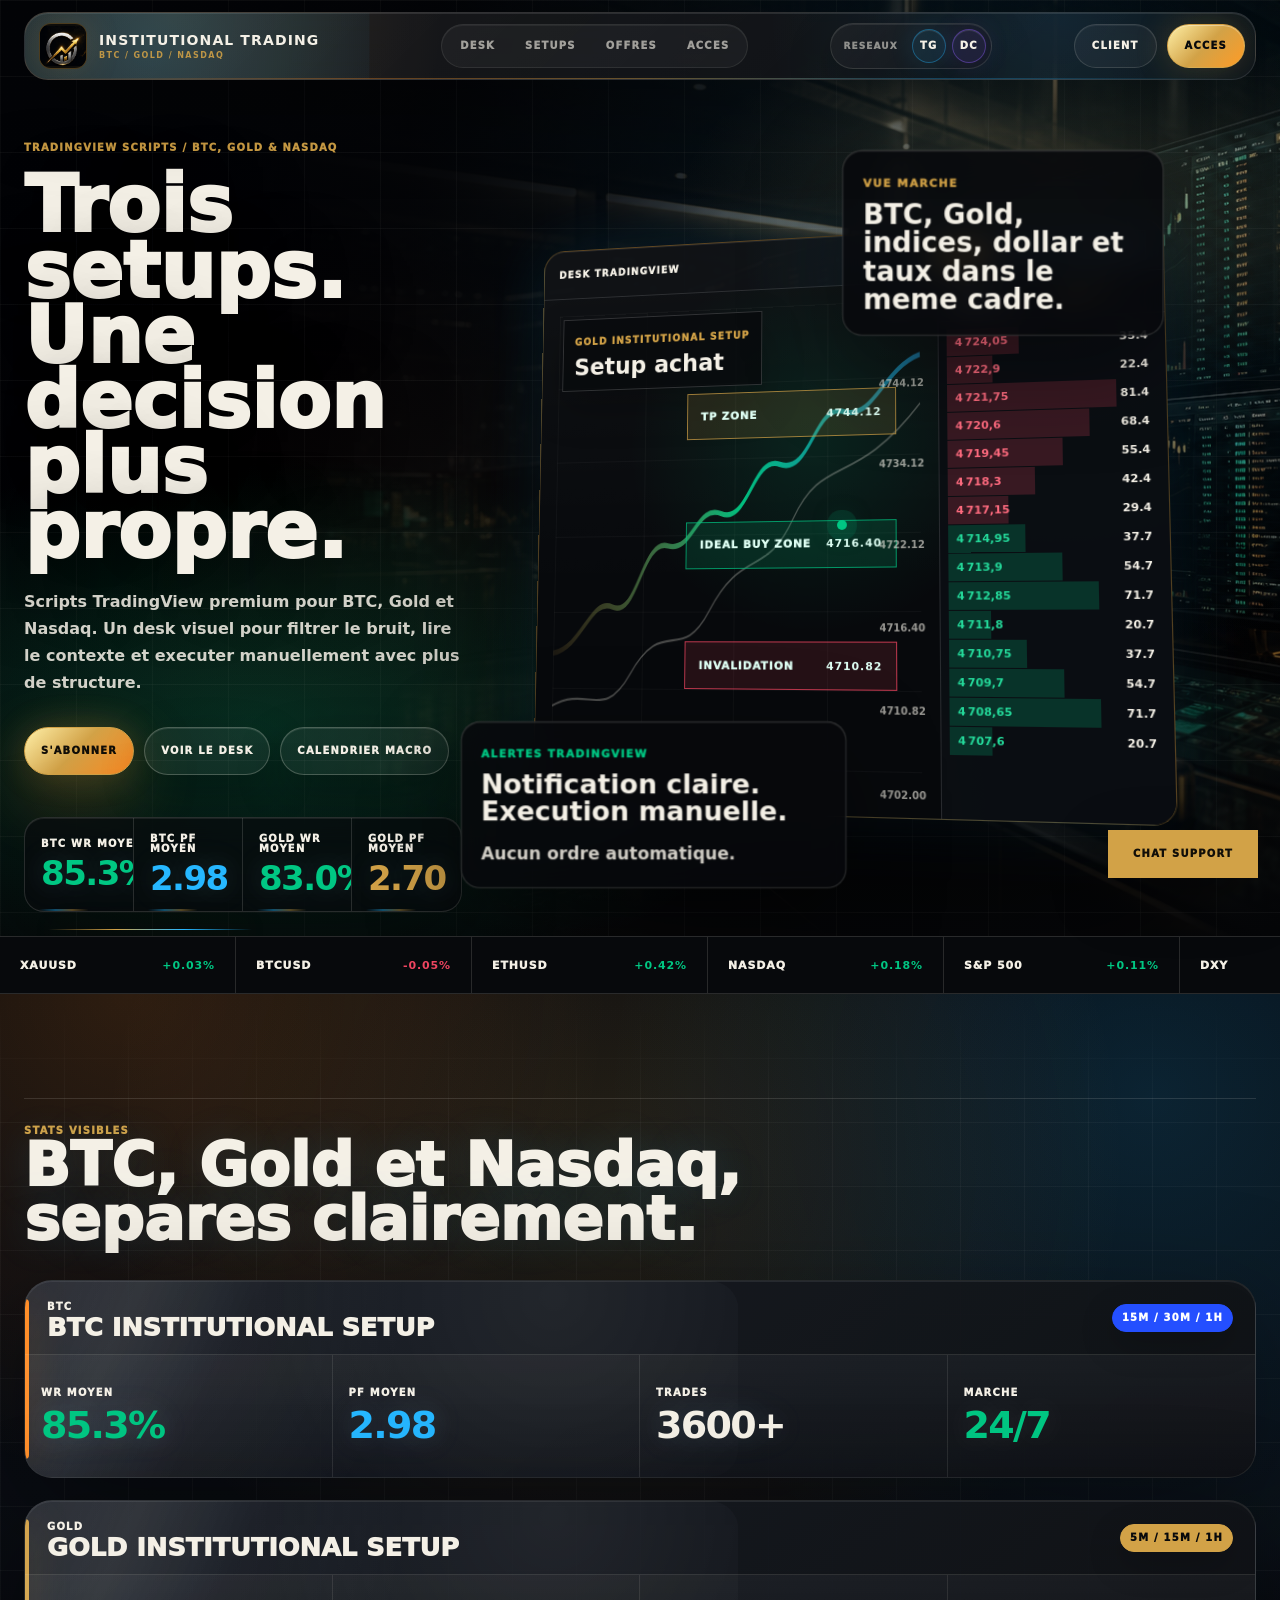
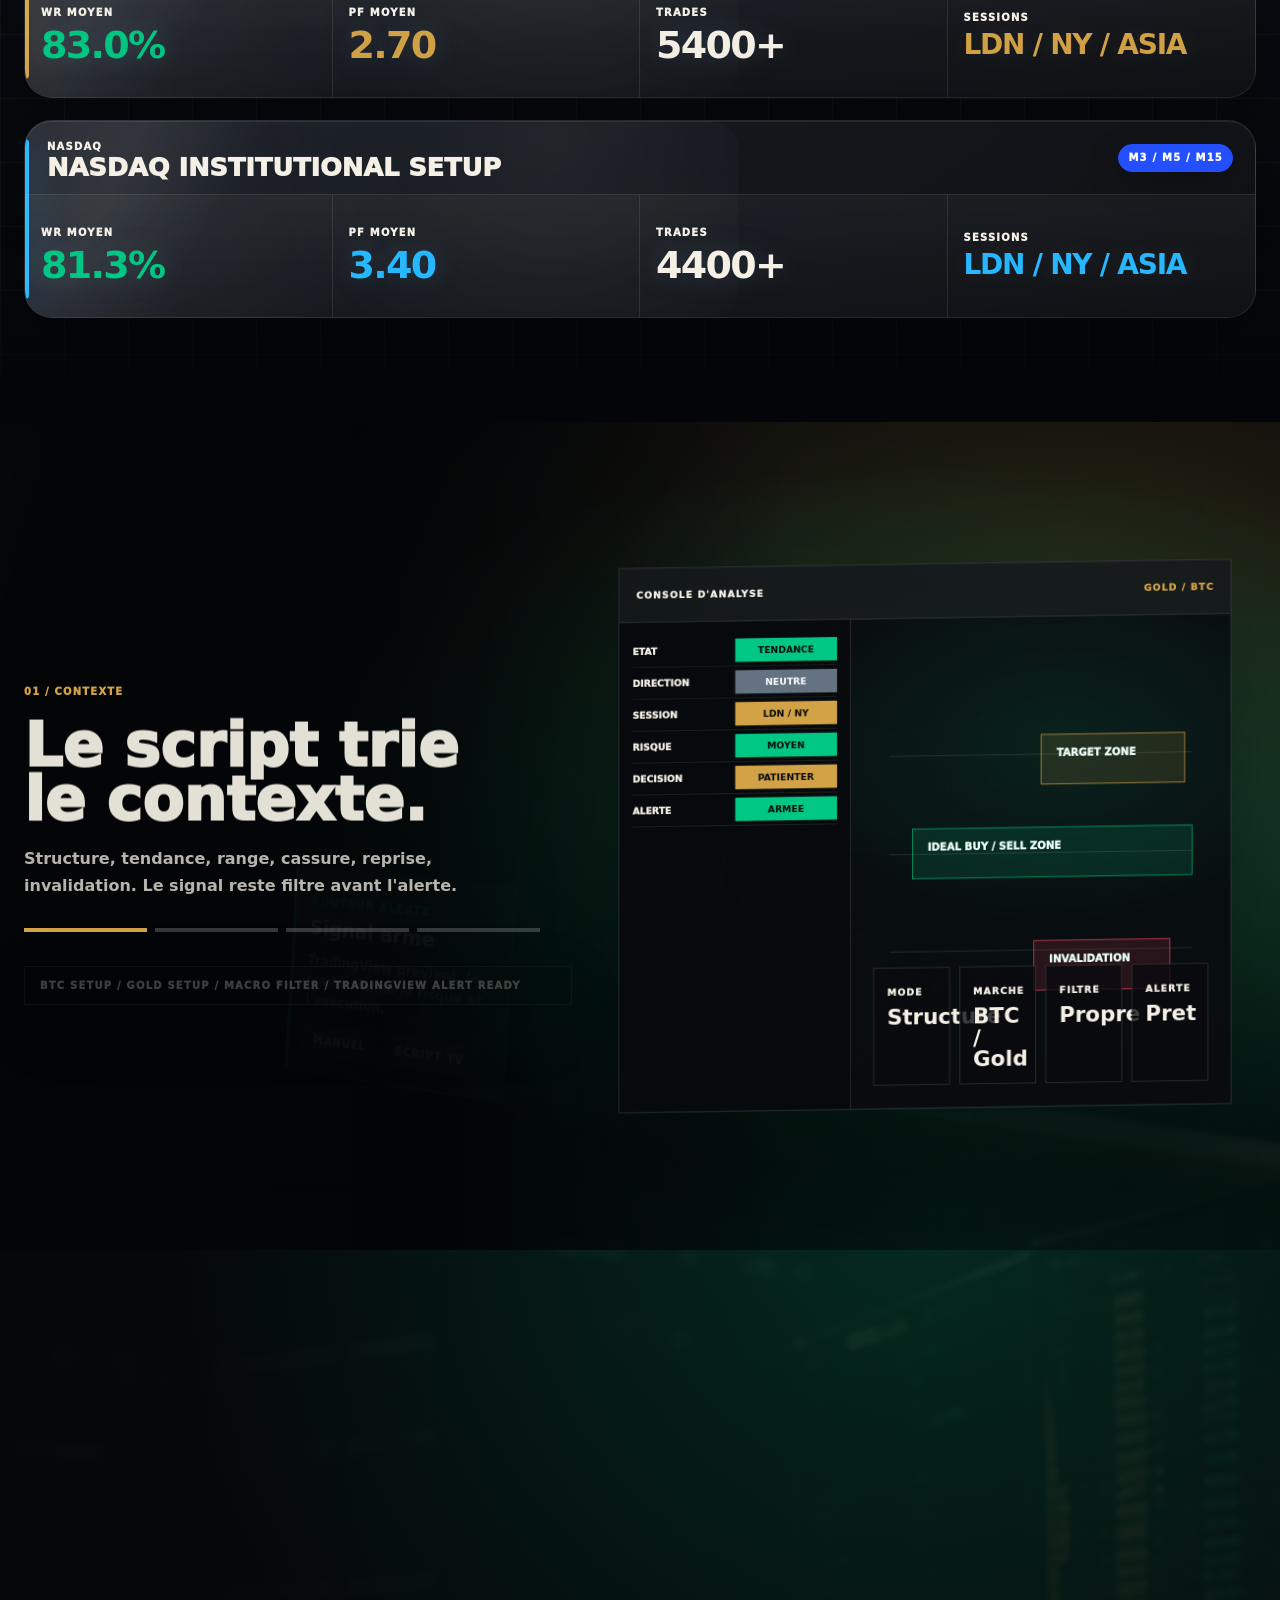
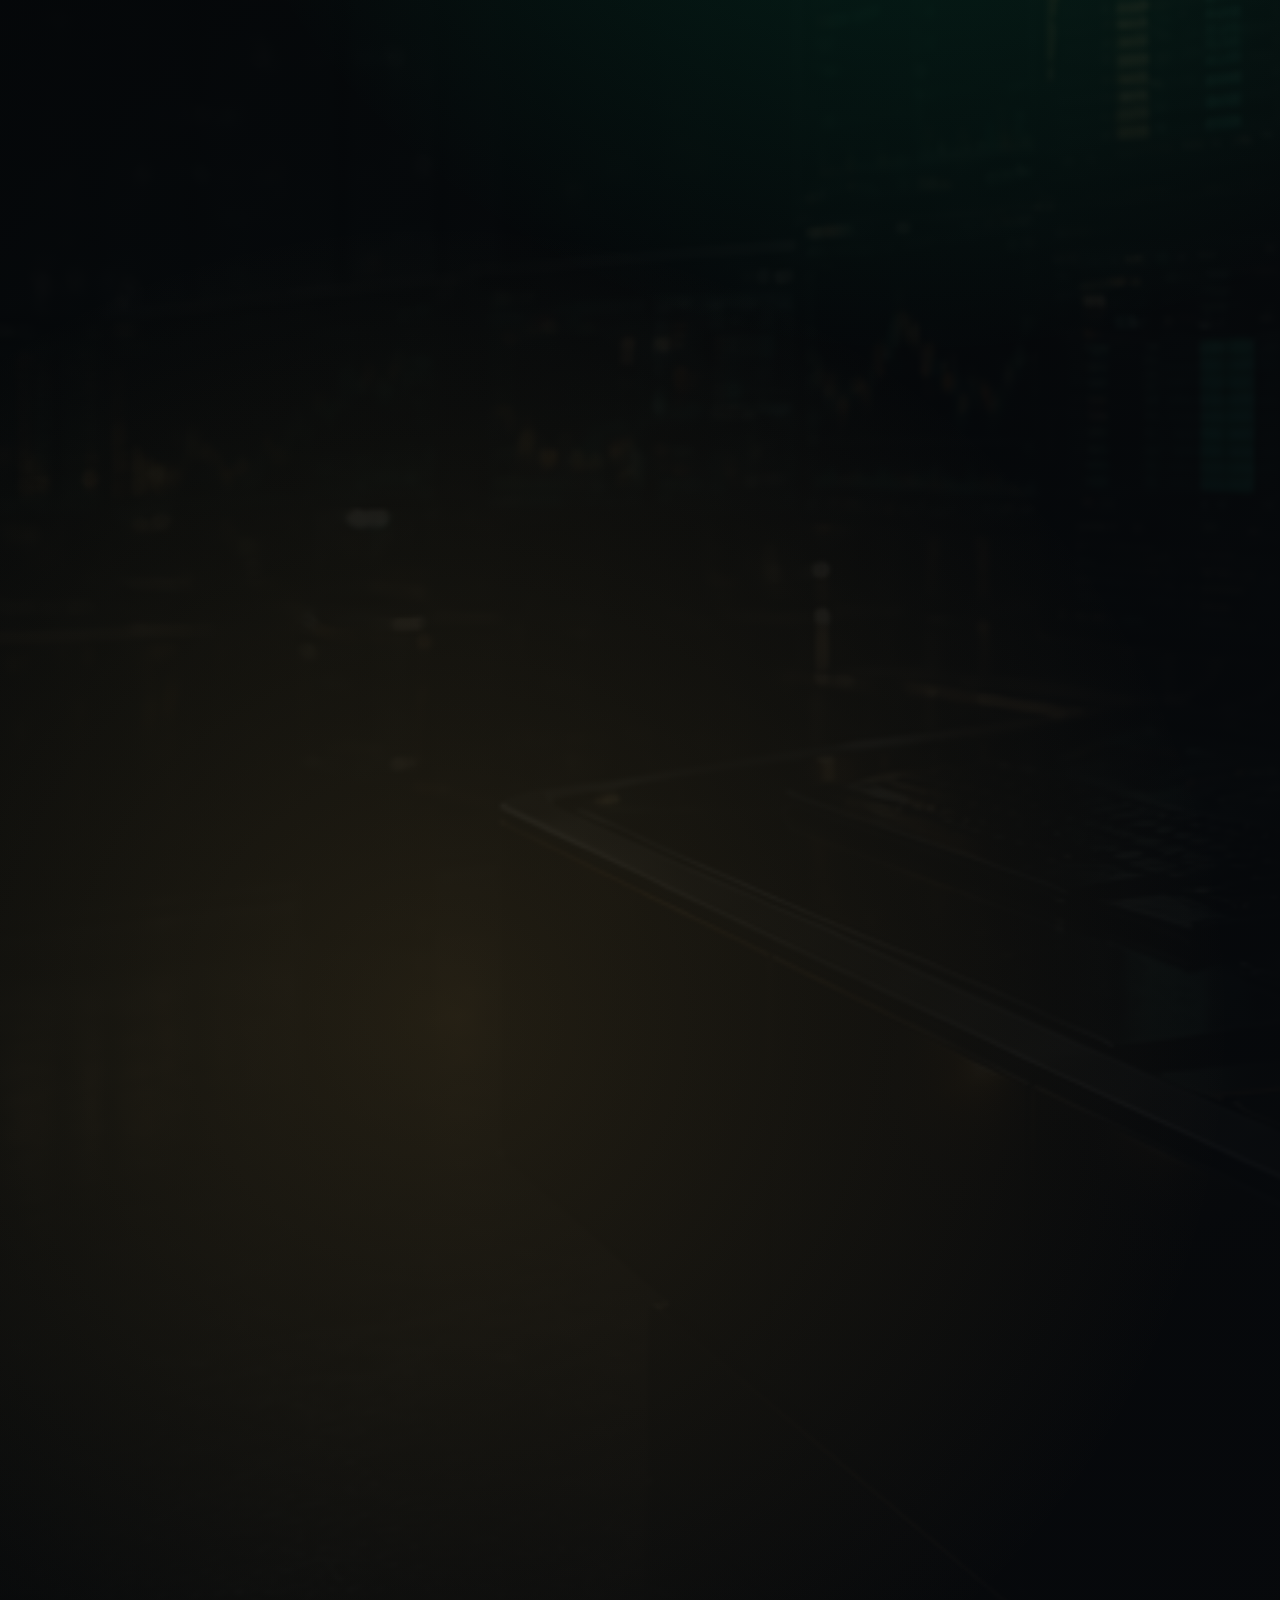
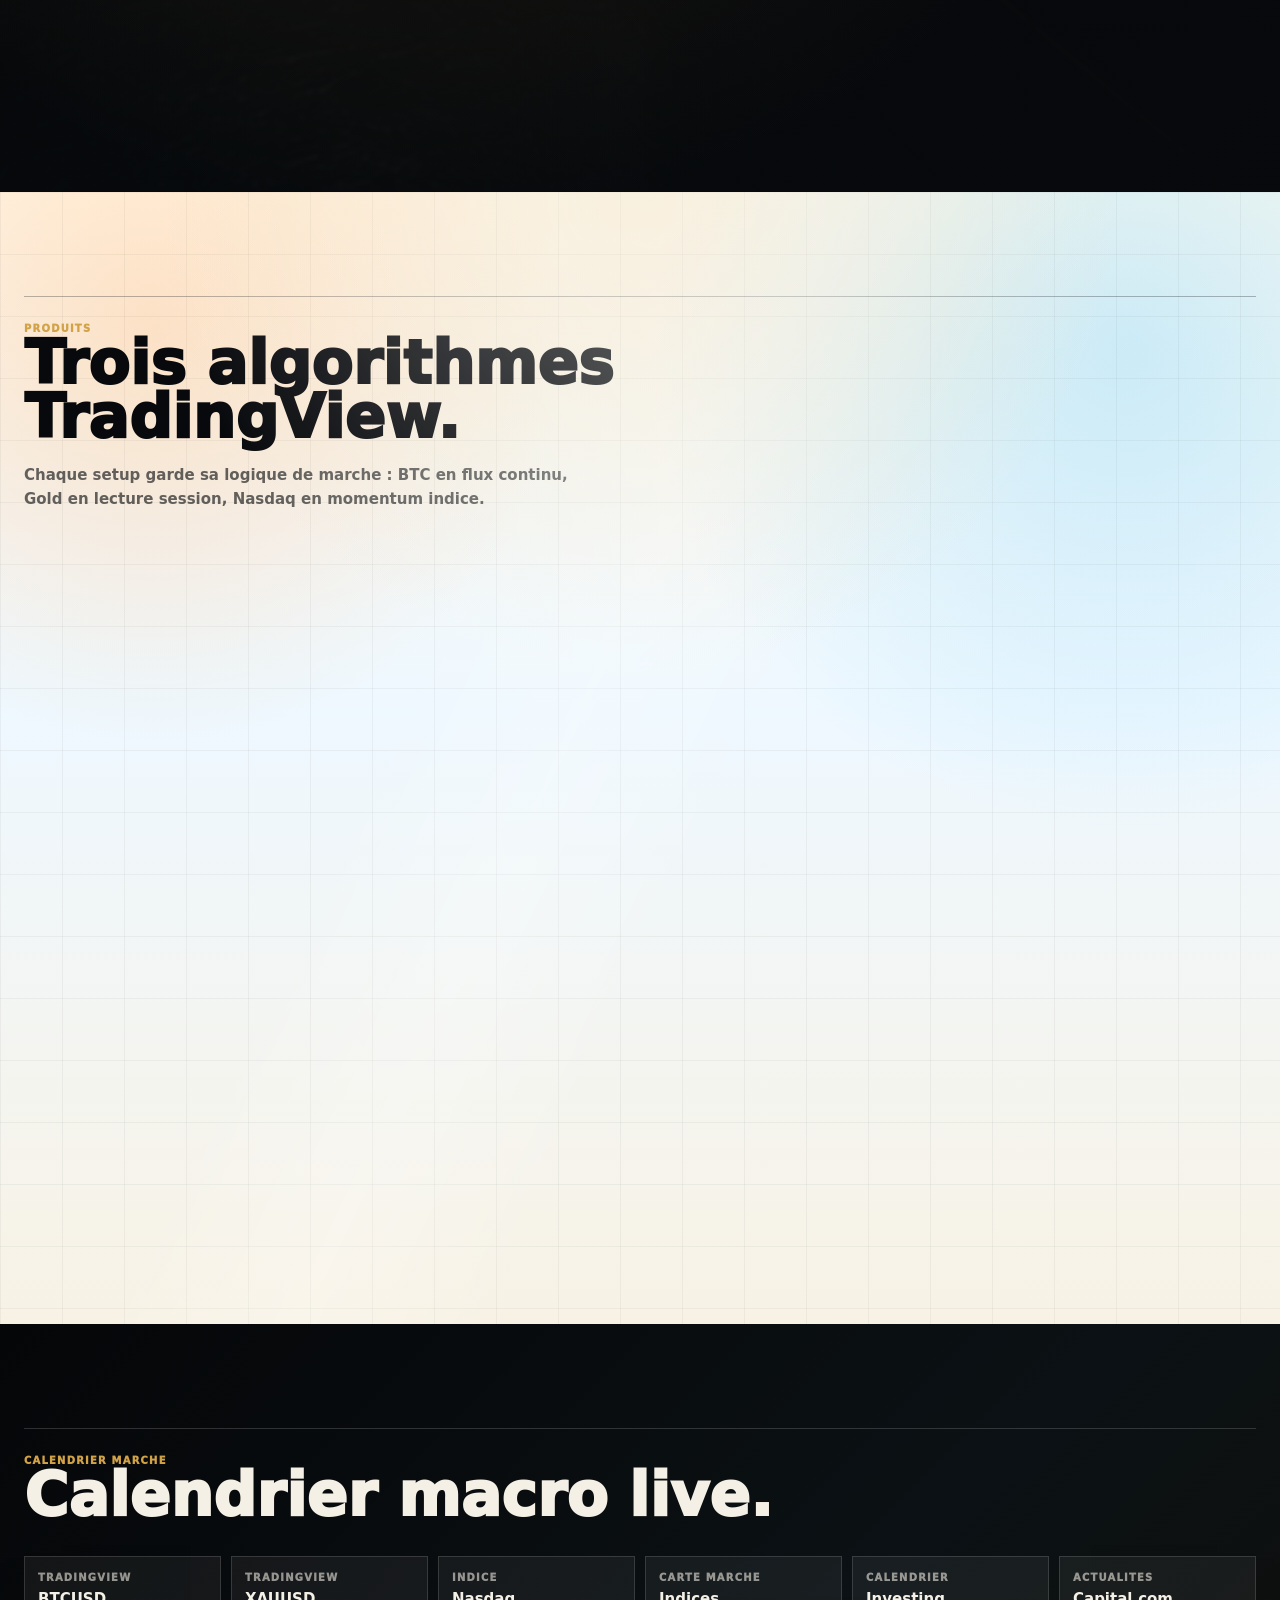
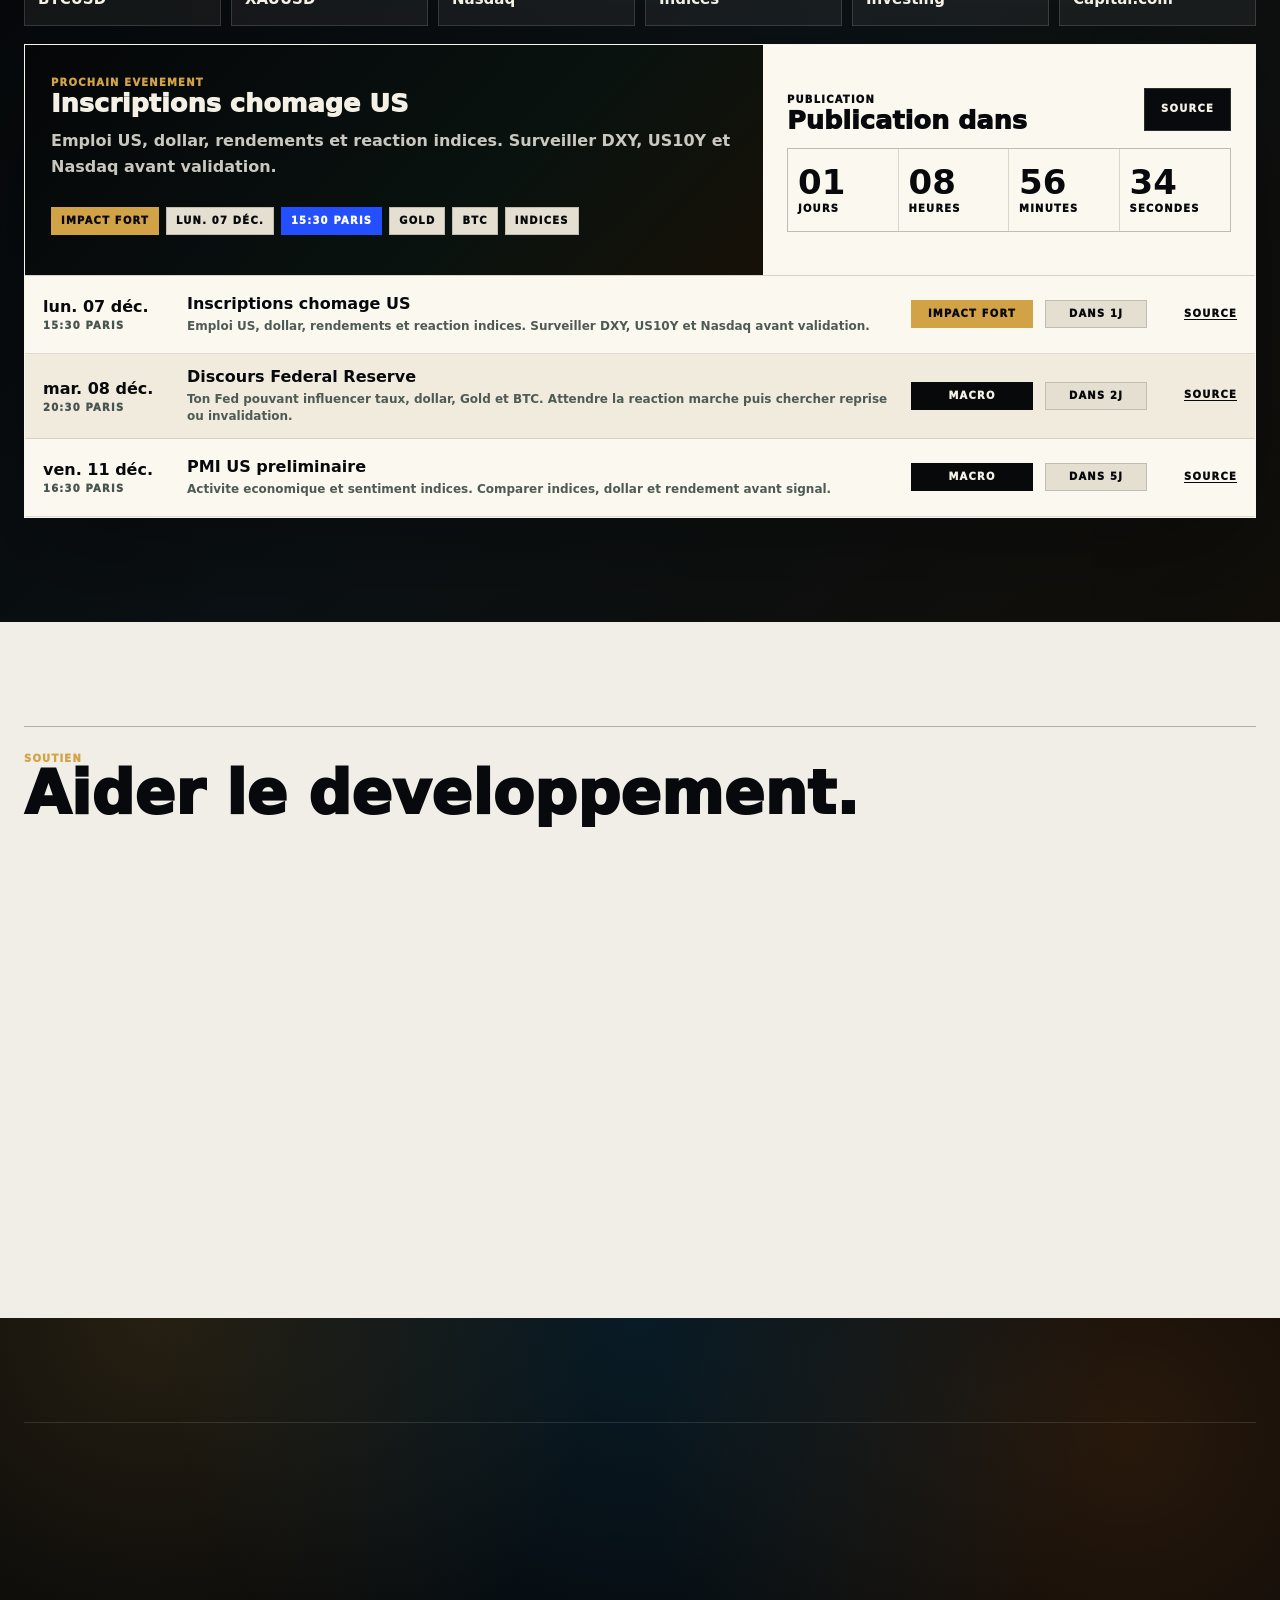
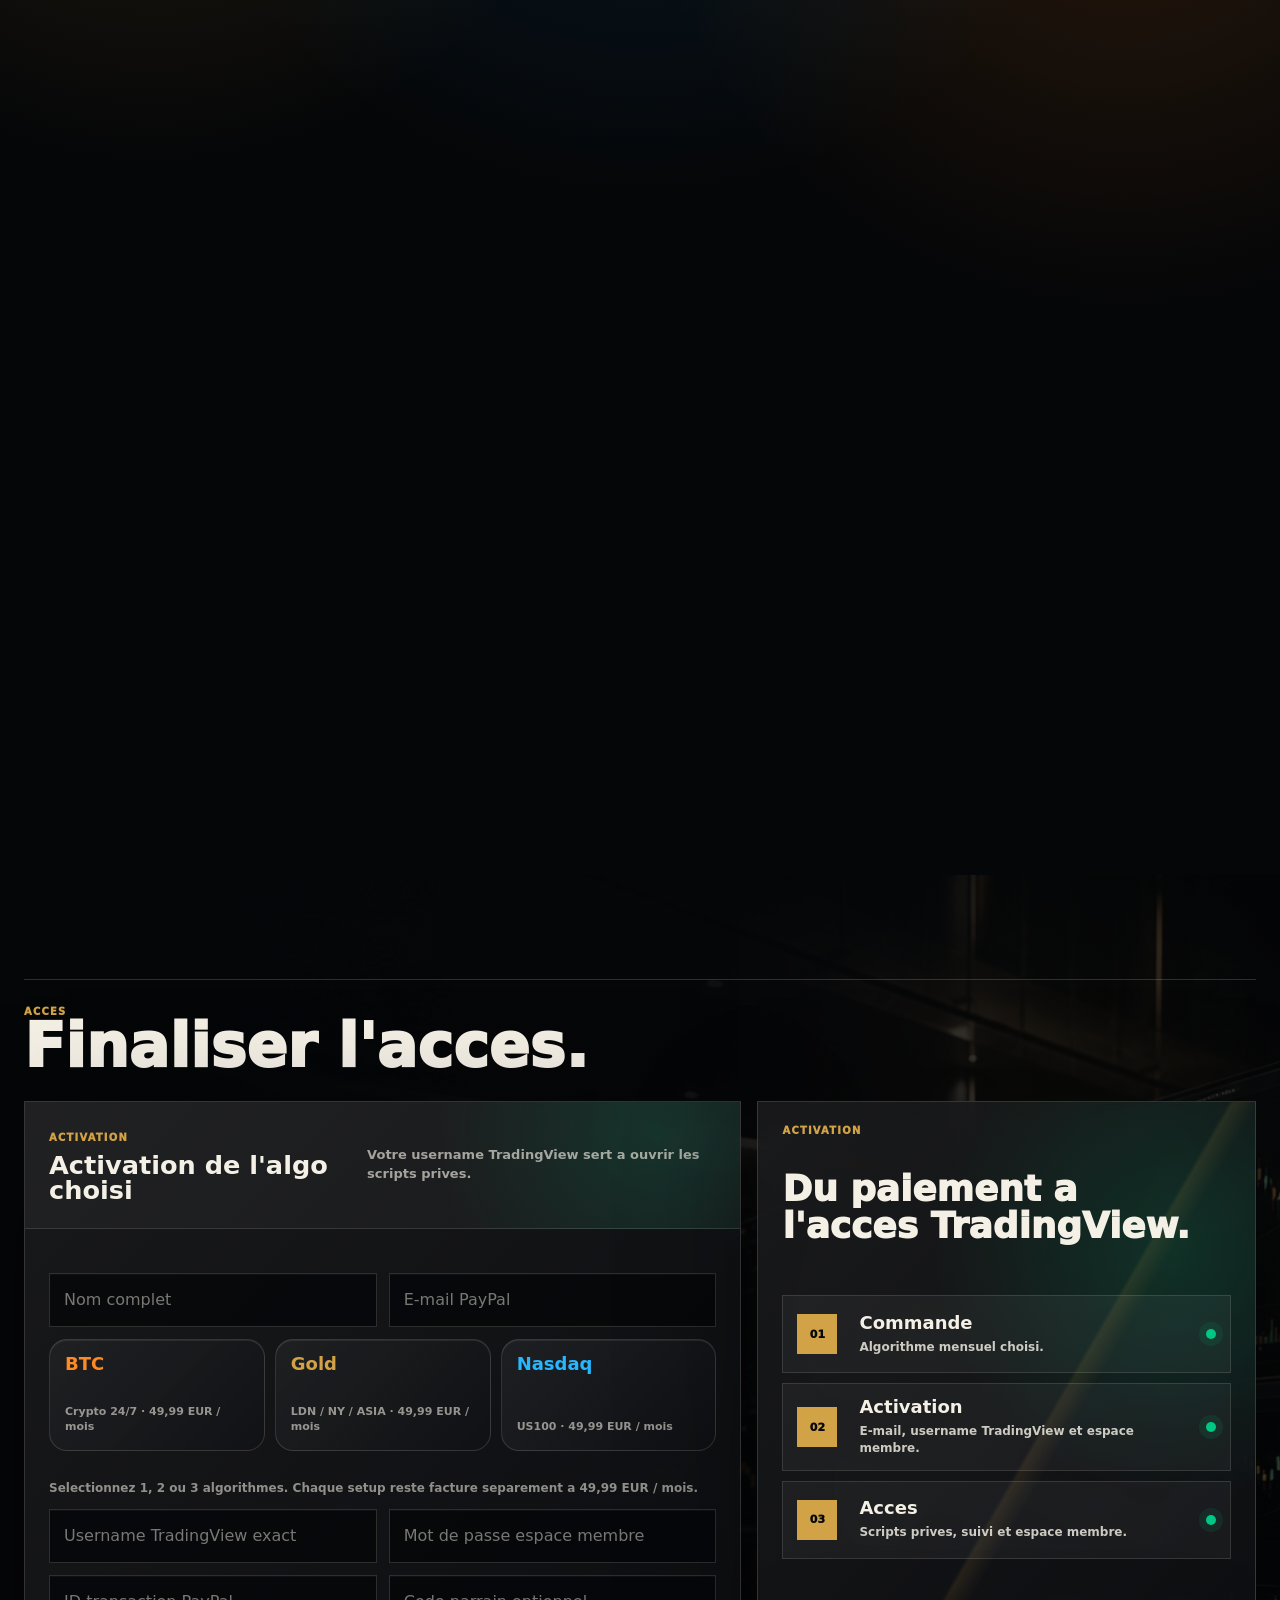
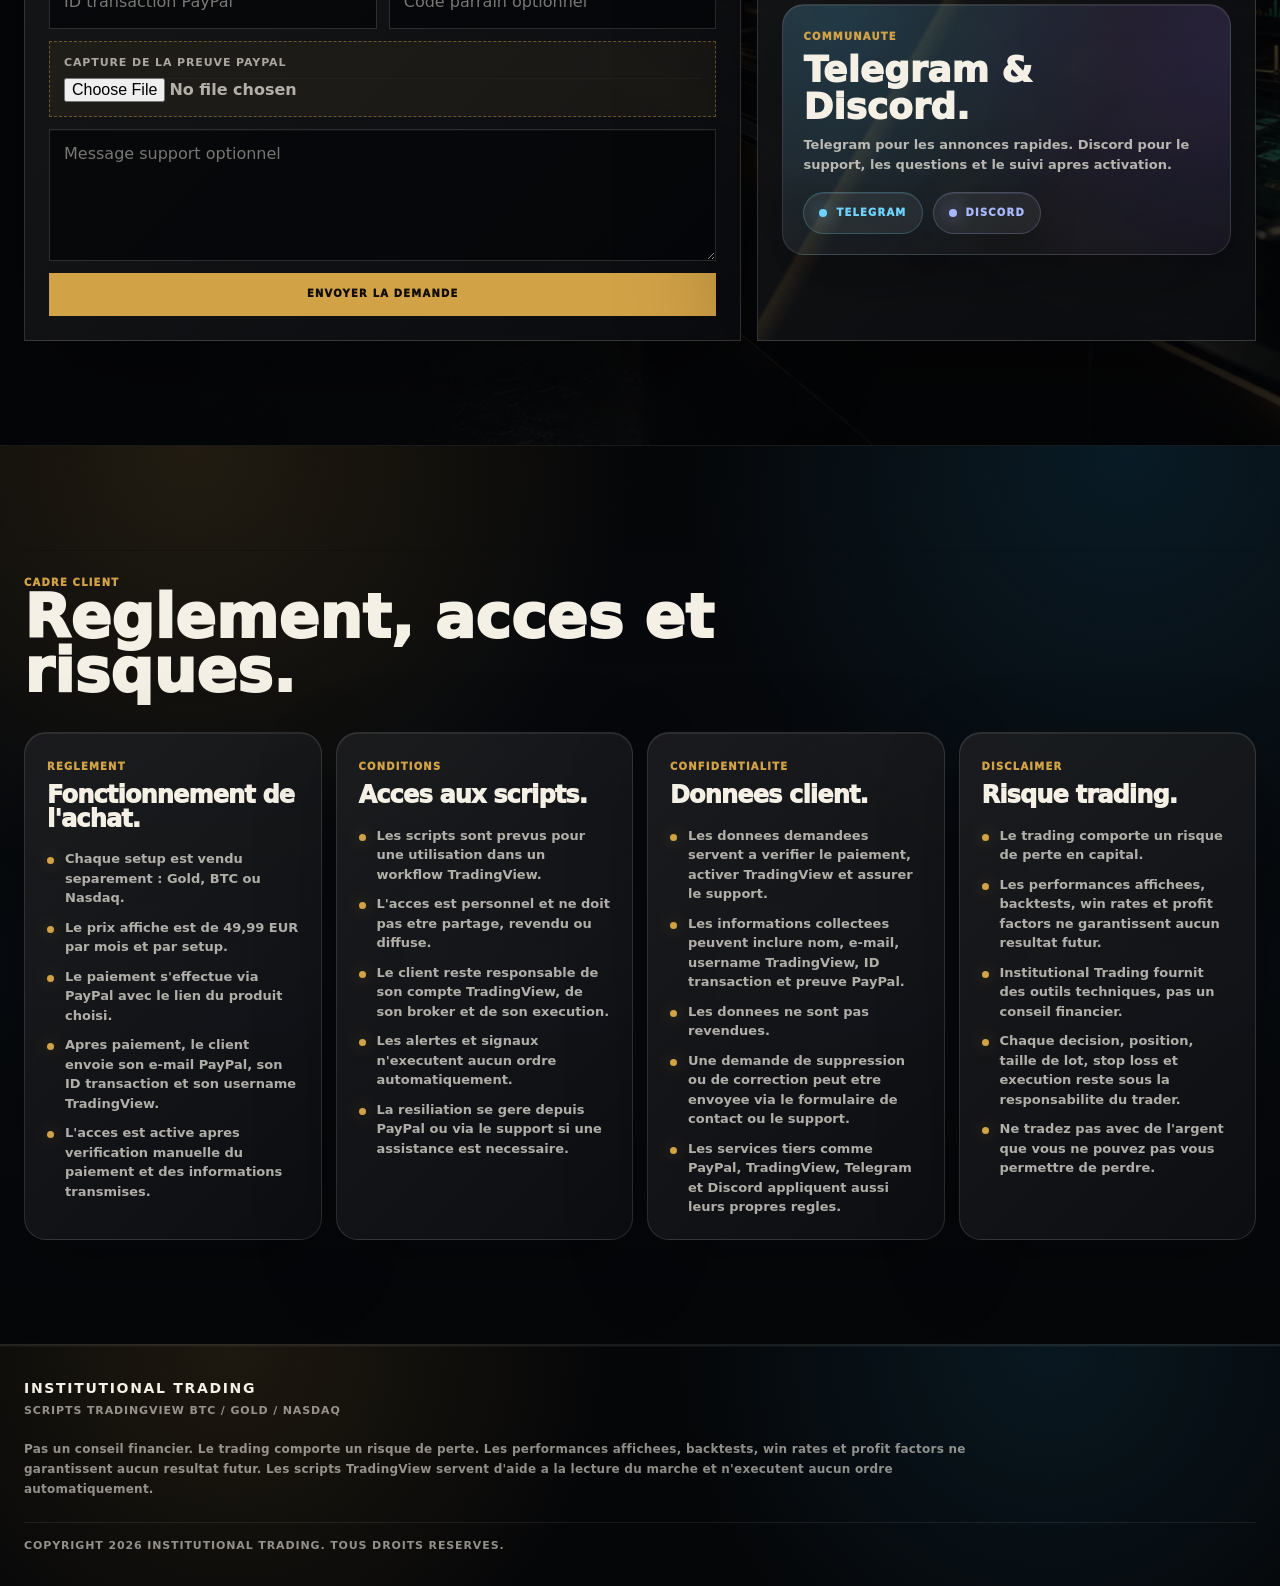
==== commit 27483506: "Add custom PayPal promo builder" ====
--- a/index.html
+++ b/index.html
@@ -507,24 +507,27 @@
     .flash-bar {
       position: fixed;
       left: 50%;
-      top: 86px;
+      top: 90px;
       z-index: 98;
-      width: min(1120px, calc(100% - 32px));
+      width: min(1220px, calc(100% - 28px));
       transform: translateX(-50%);
       display: none;
       grid-template-columns: minmax(0, 1fr) auto auto;
       align-items: center;
-      gap: 16px;
-      padding: 12px;
-      border: 1px solid rgba(210,162,71,.42);
-      border-radius: 22px;
-      background:
-        radial-gradient(circle at 18% 0, rgba(255,138,33,.18), transparent 24rem),
-        radial-gradient(circle at 82% 0, rgba(38,183,255,.16), transparent 24rem),
-        linear-gradient(135deg, rgba(255,255,255,.10), rgba(255,255,255,.03)),
-        rgba(8,10,13,.94);
+      gap: 18px;
+      padding: 16px;
+      border: 1px solid rgba(210,162,71,.58);
+      border-radius: 28px;
+      background:
+        linear-gradient(rgba(244,240,230,.055) 1px, transparent 1px),
+        linear-gradient(90deg, rgba(244,240,230,.045) 1px, transparent 1px),
+        radial-gradient(circle at 15% 0, rgba(255,138,33,.26), transparent 25rem),
+        radial-gradient(circle at 82% 0, rgba(38,183,255,.21), transparent 25rem),
+        linear-gradient(135deg, rgba(255,255,255,.14), rgba(255,255,255,.035)),
+        rgba(6,8,12,.96);
+      background-size: 38px 38px, 38px 38px, auto, auto, auto, auto;
       color: var(--paper);
-      box-shadow: 0 24px 70px rgba(0,0,0,.32);
+      box-shadow: 0 30px 110px rgba(0,0,0,.48), 0 0 70px rgba(210,162,71,.10), inset 0 1px 0 rgba(255,255,255,.10);
       backdrop-filter: blur(18px);
       overflow: hidden;
     }
@@ -548,27 +551,52 @@
       min-width: 0;
     }
 
-    .flash-bar strong { font-size: 14px; color: var(--gold); }
-    .flash-bar span { color: rgba(244,240,230,.72); font-size: 12px; font-weight: 820; }
+    .flash-content::before {
+      content: "OFFRE LIVE";
+      width: fit-content;
+      padding: 6px 9px;
+      border: 1px solid rgba(210,162,71,.42);
+      border-radius: 999px;
+      color: #07090c;
+      background: linear-gradient(135deg, #fff0a6, var(--gold), var(--btc));
+      font-size: 9px;
+      font-weight: 950;
+      letter-spacing: .12em;
+    }
+
+    .flash-bar strong {
+      font-size: clamp(20px, 2vw, 32px);
+      line-height: .95;
+      color: var(--paper);
+      letter-spacing: -.02em;
+    }
+
+    .flash-bar span { color: rgba(244,240,230,.76); font-size: 13px; font-weight: 820; }
     .flash-countdown {
       position: relative;
       z-index: 1;
-      min-height: 38px;
+      min-height: 58px;
       display: inline-flex;
       align-items: center;
       justify-content: center;
-      padding: 0 14px;
-      border: 1px solid rgba(244,240,230,.16);
+      padding: 0 18px;
+      border: 1px solid rgba(210,162,71,.36);
       border-radius: 999px;
       color: var(--paper);
-      background: rgba(0,0,0,.22);
-      font-size: 11px;
+      background: rgba(0,0,0,.30);
+      font-size: 14px;
       font-weight: 950;
       letter-spacing: .08em;
       text-transform: uppercase;
       white-space: nowrap;
-    }
-    .flash-bar .btn { min-height: 34px; padding: 0 12px; }
+      box-shadow: inset 0 1px 0 rgba(255,255,255,.08);
+    }
+    .flash-bar .btn {
+      min-height: 58px;
+      padding: 0 20px;
+      box-shadow: 0 20px 56px rgba(210,162,71,.22);
+      white-space: nowrap;
+    }
 
     .btn {
       min-height: 43px;
@@ -6789,7 +6817,15 @@
       document.getElementById("flashCopy").textContent = flash.copy || "";
       const cta = document.getElementById("flashCta");
       cta.textContent = flash.cta || "Voir l'offre";
-      cta.href = flash.url || "#offers";
+      const ctaUrl = flash.url || "#offers";
+      cta.href = ctaUrl;
+      if (/^https?:\/\//i.test(ctaUrl)) {
+        cta.target = "_blank";
+        cta.rel = "noopener";
+      } else {
+        cta.removeAttribute("target");
+        cta.removeAttribute("rel");
+      }
       const updateCountdown = () => {
         if (!countdown) return;
         if (!endDate || !Number.isFinite(endDate.getTime())) {
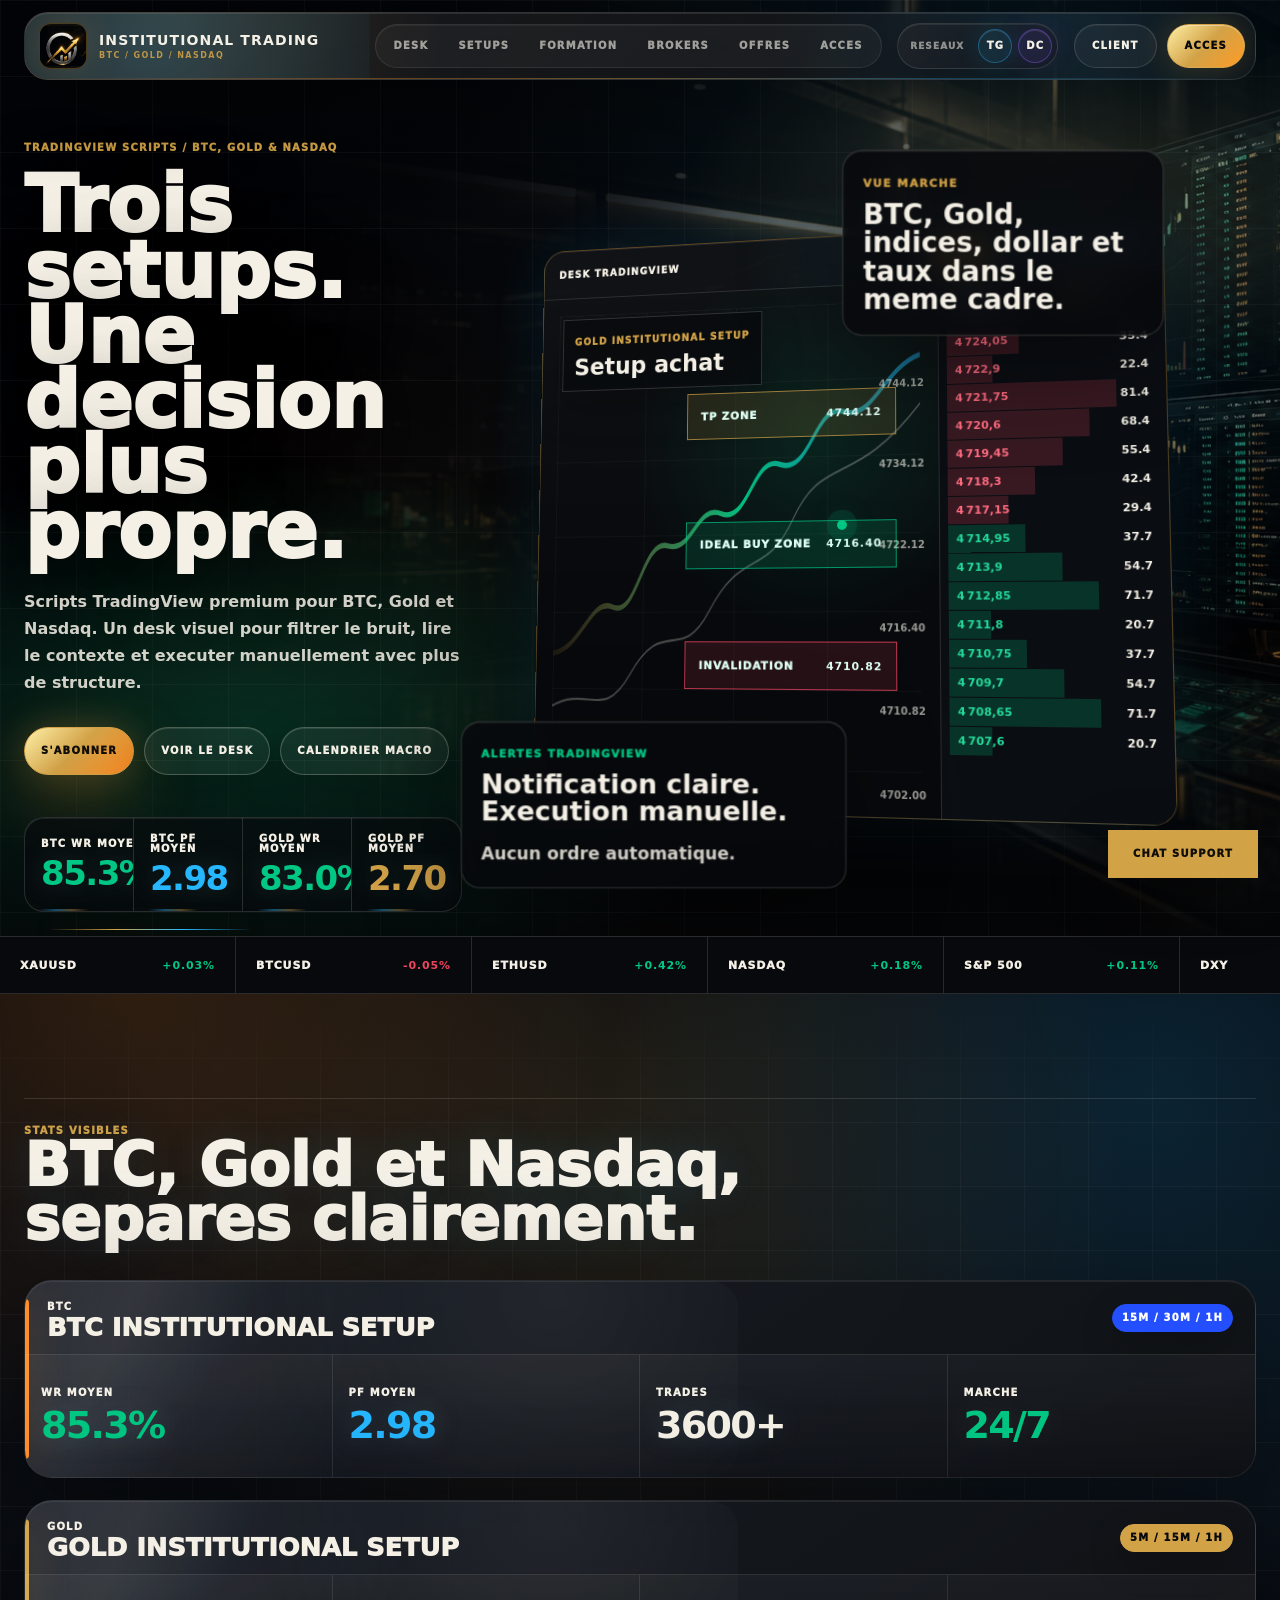
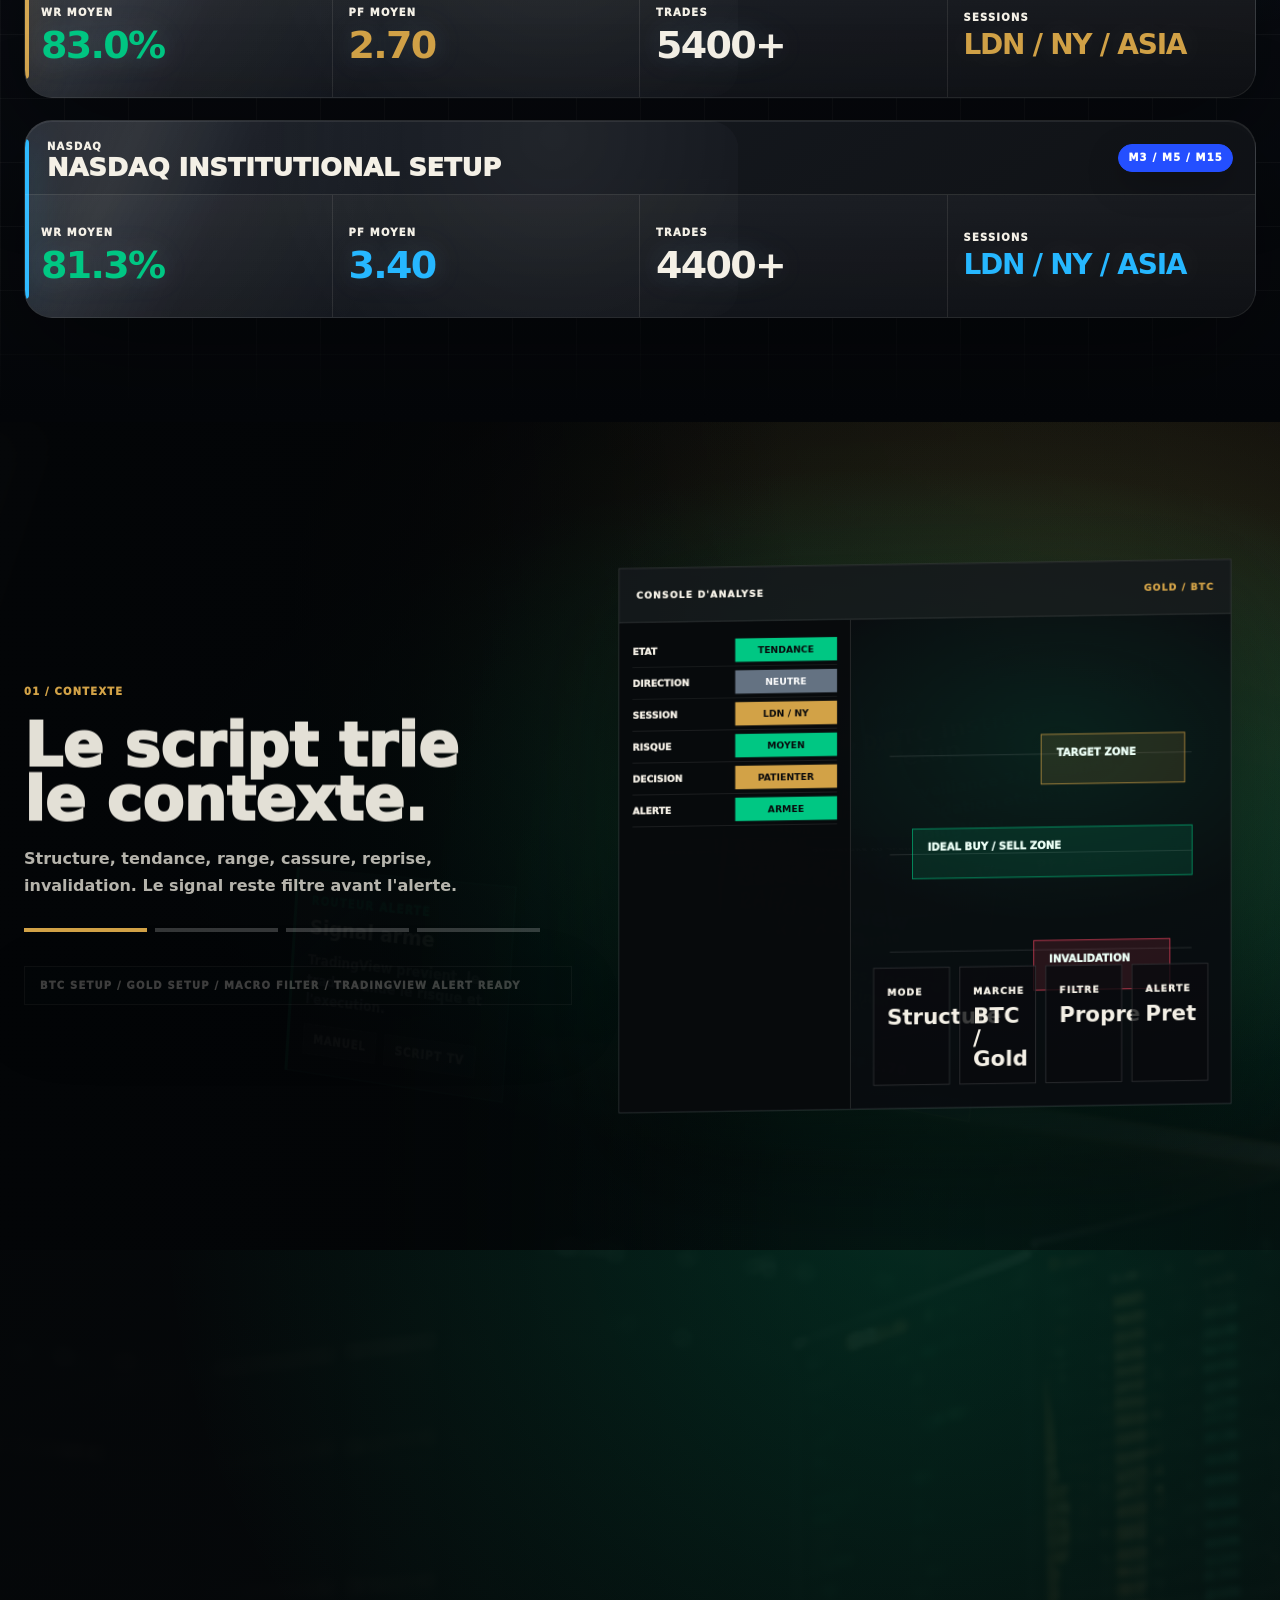
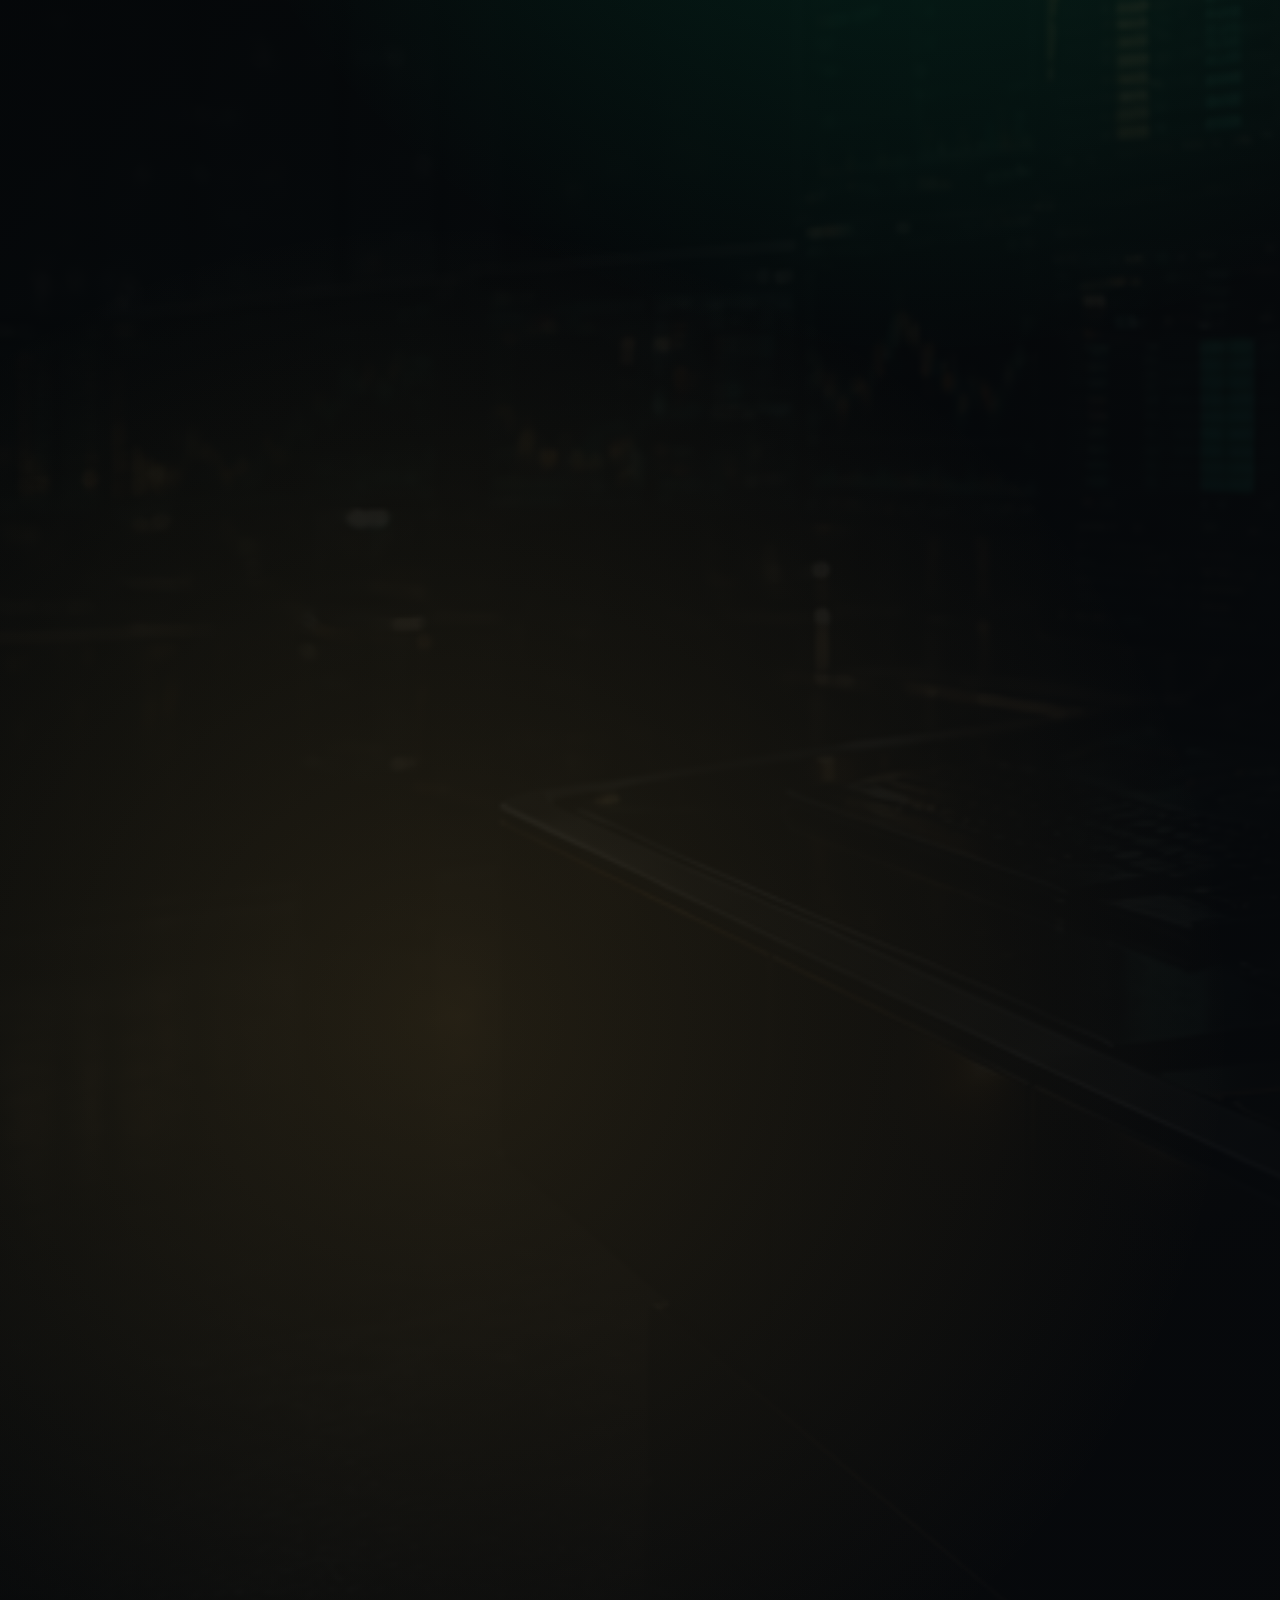
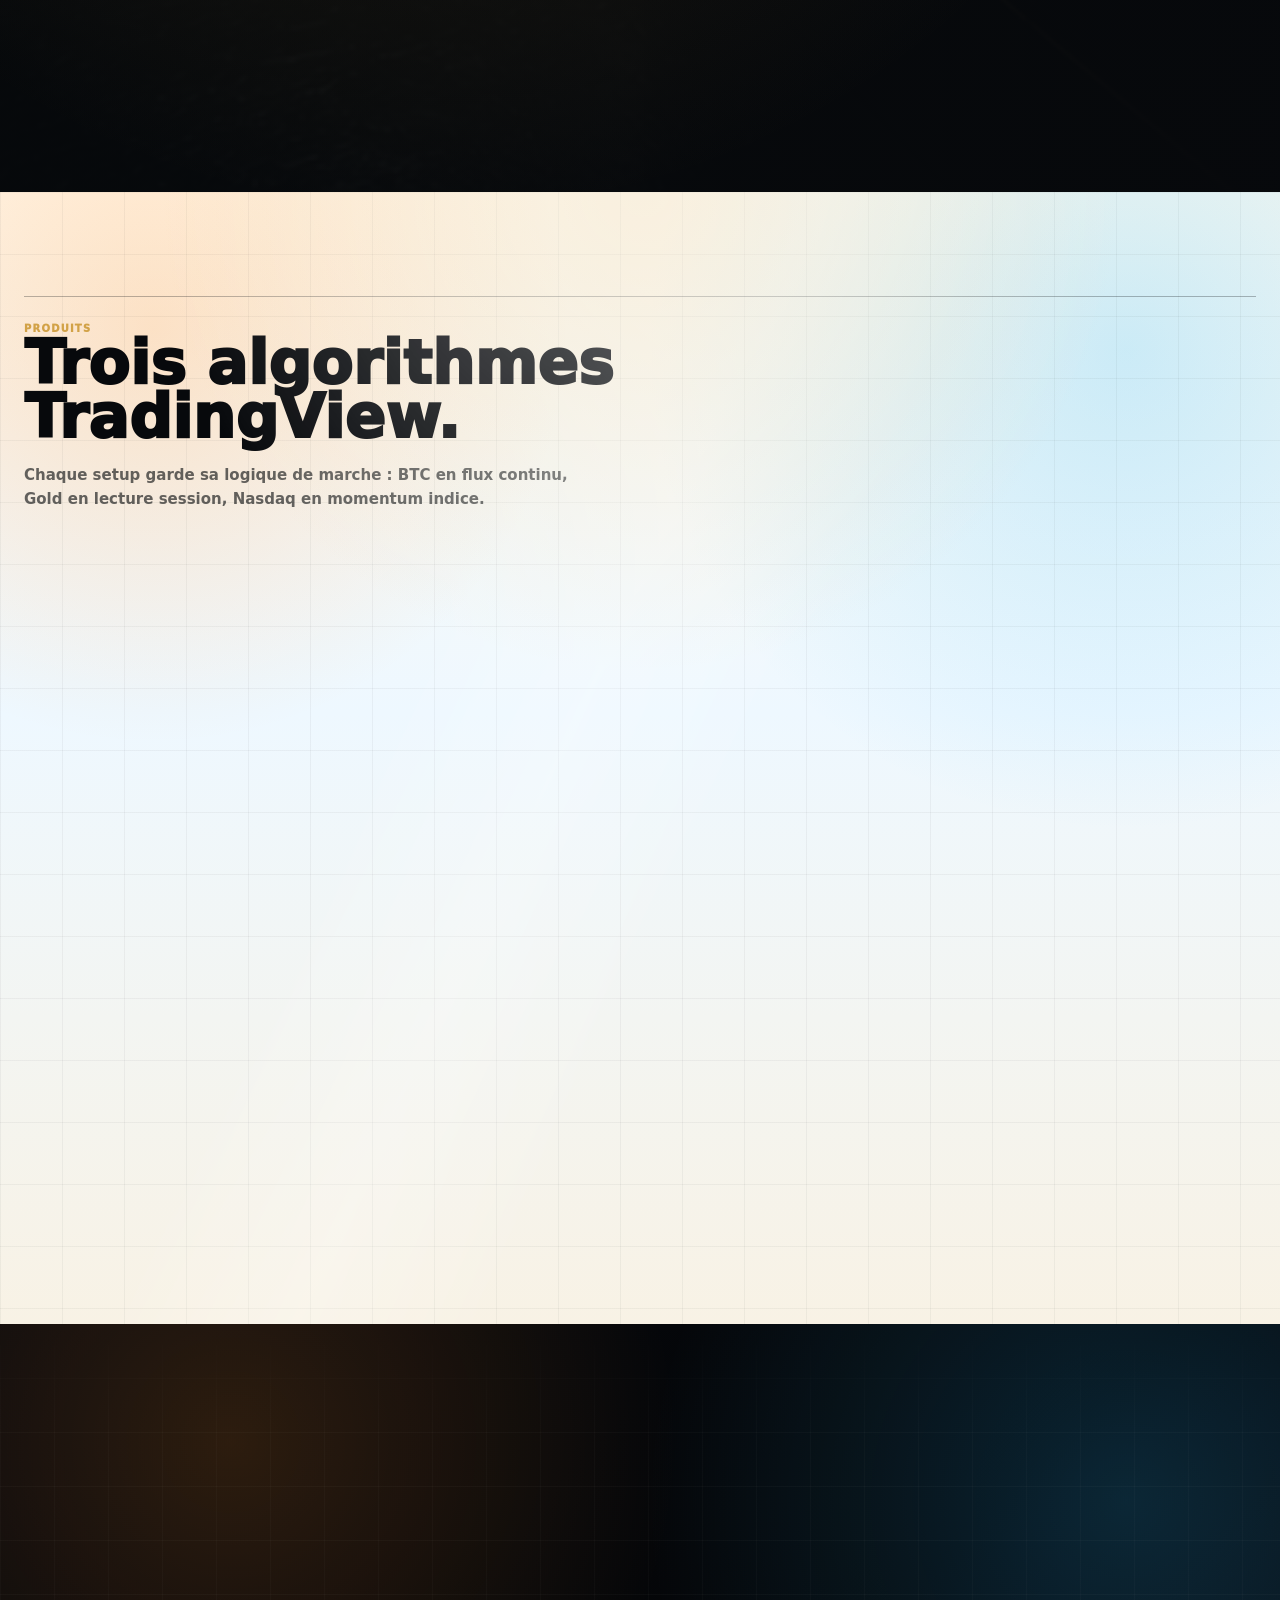
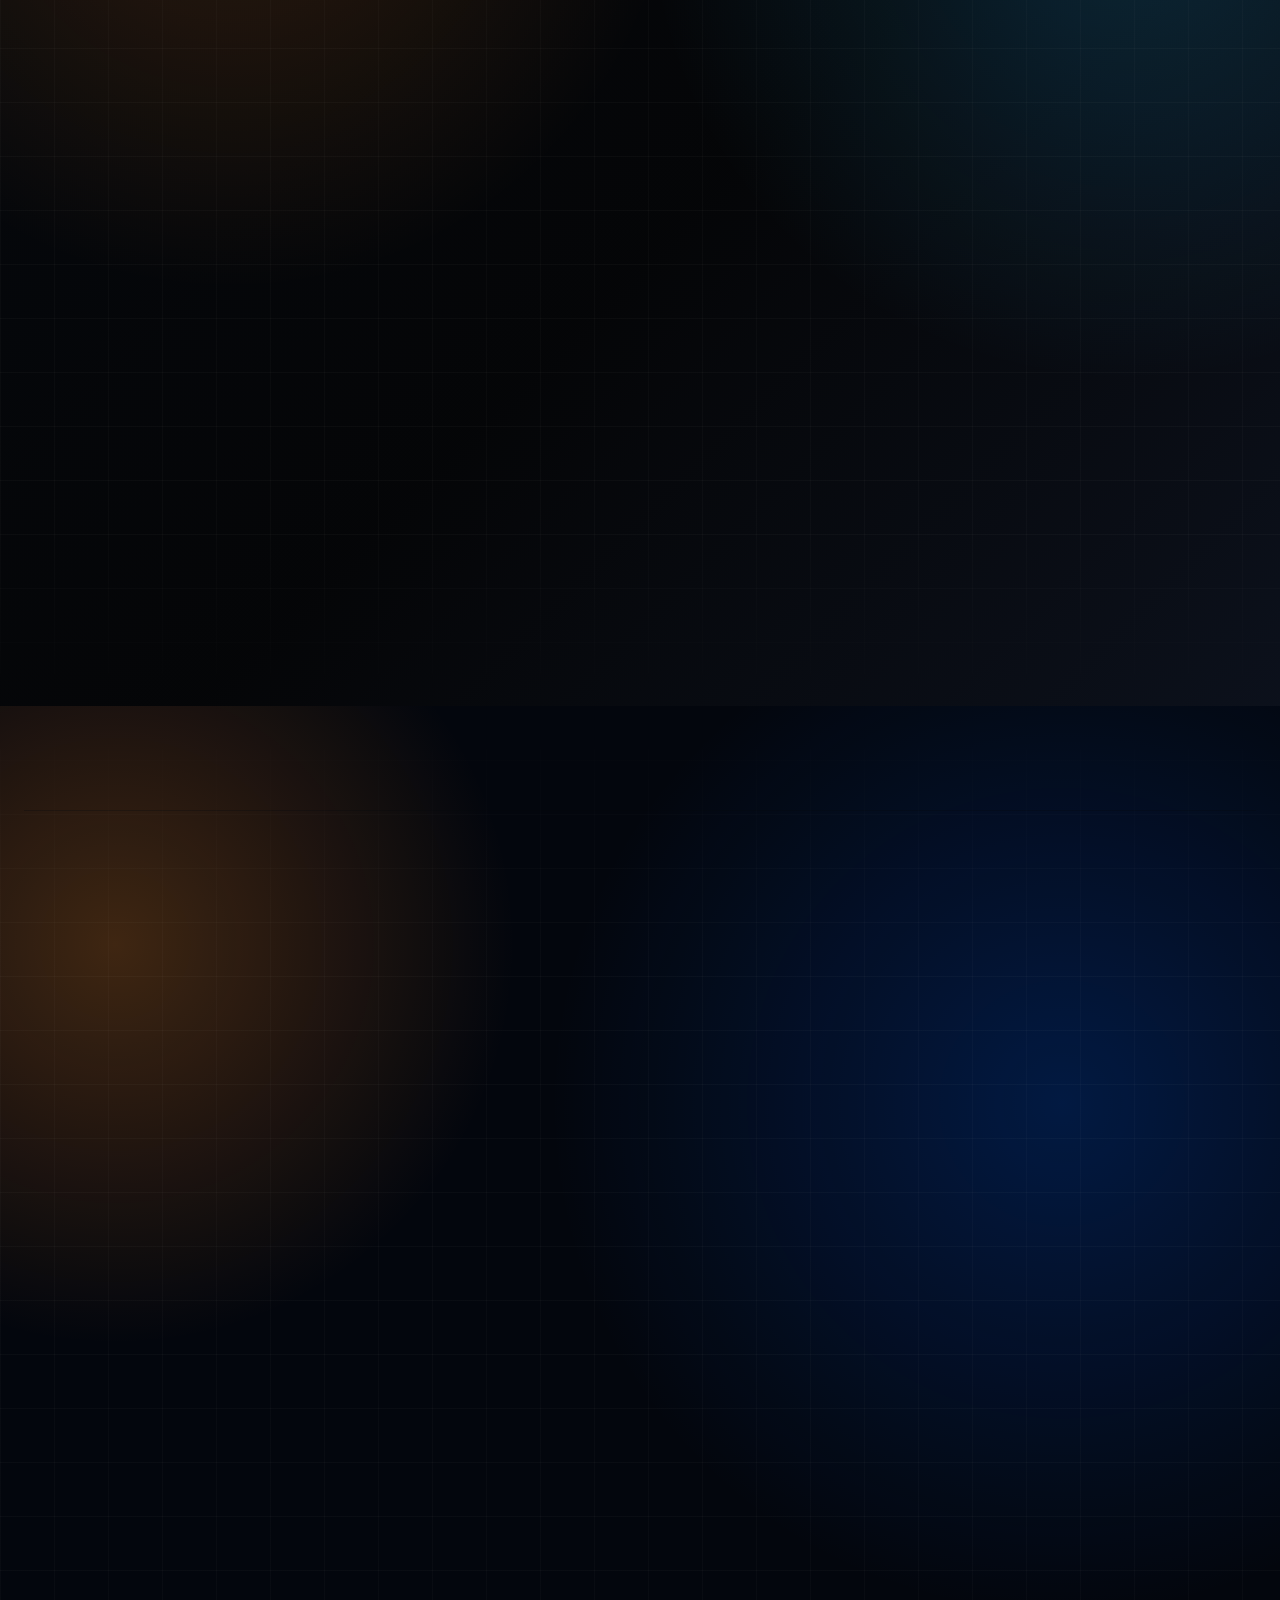
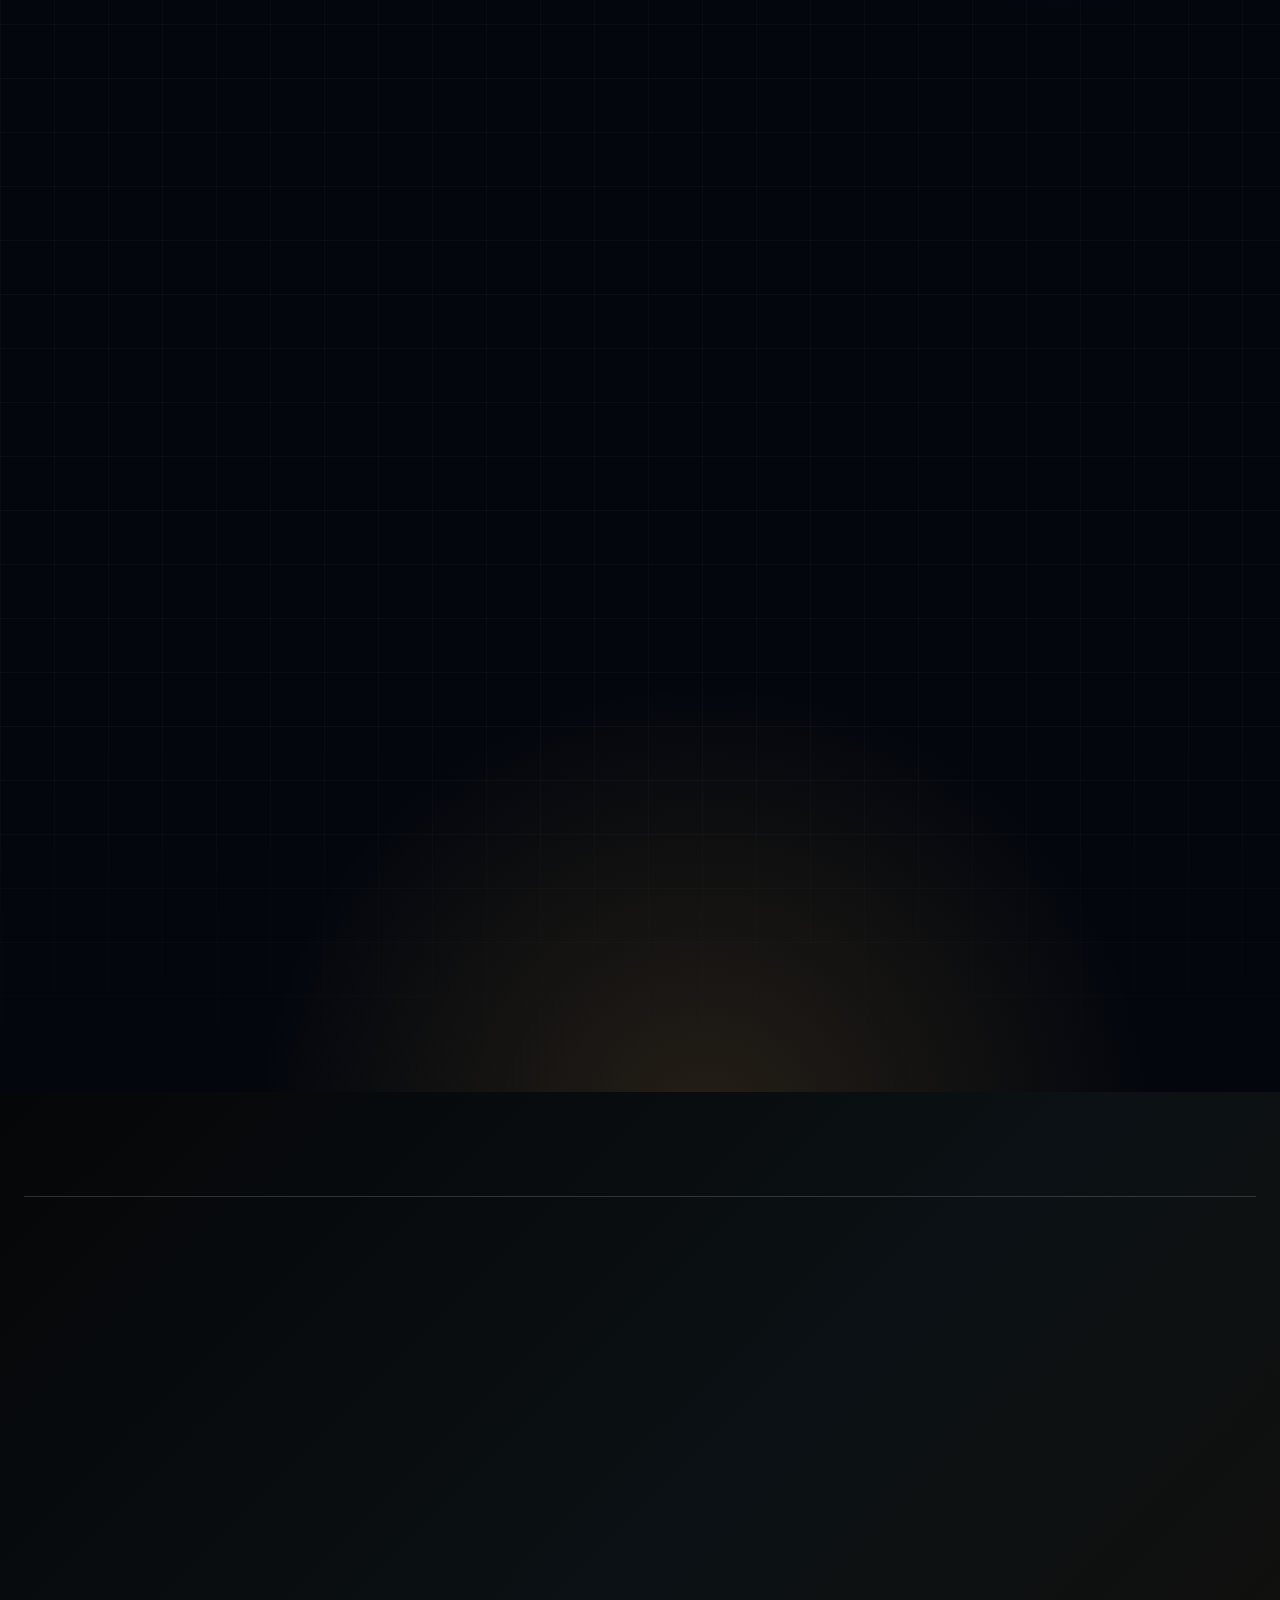
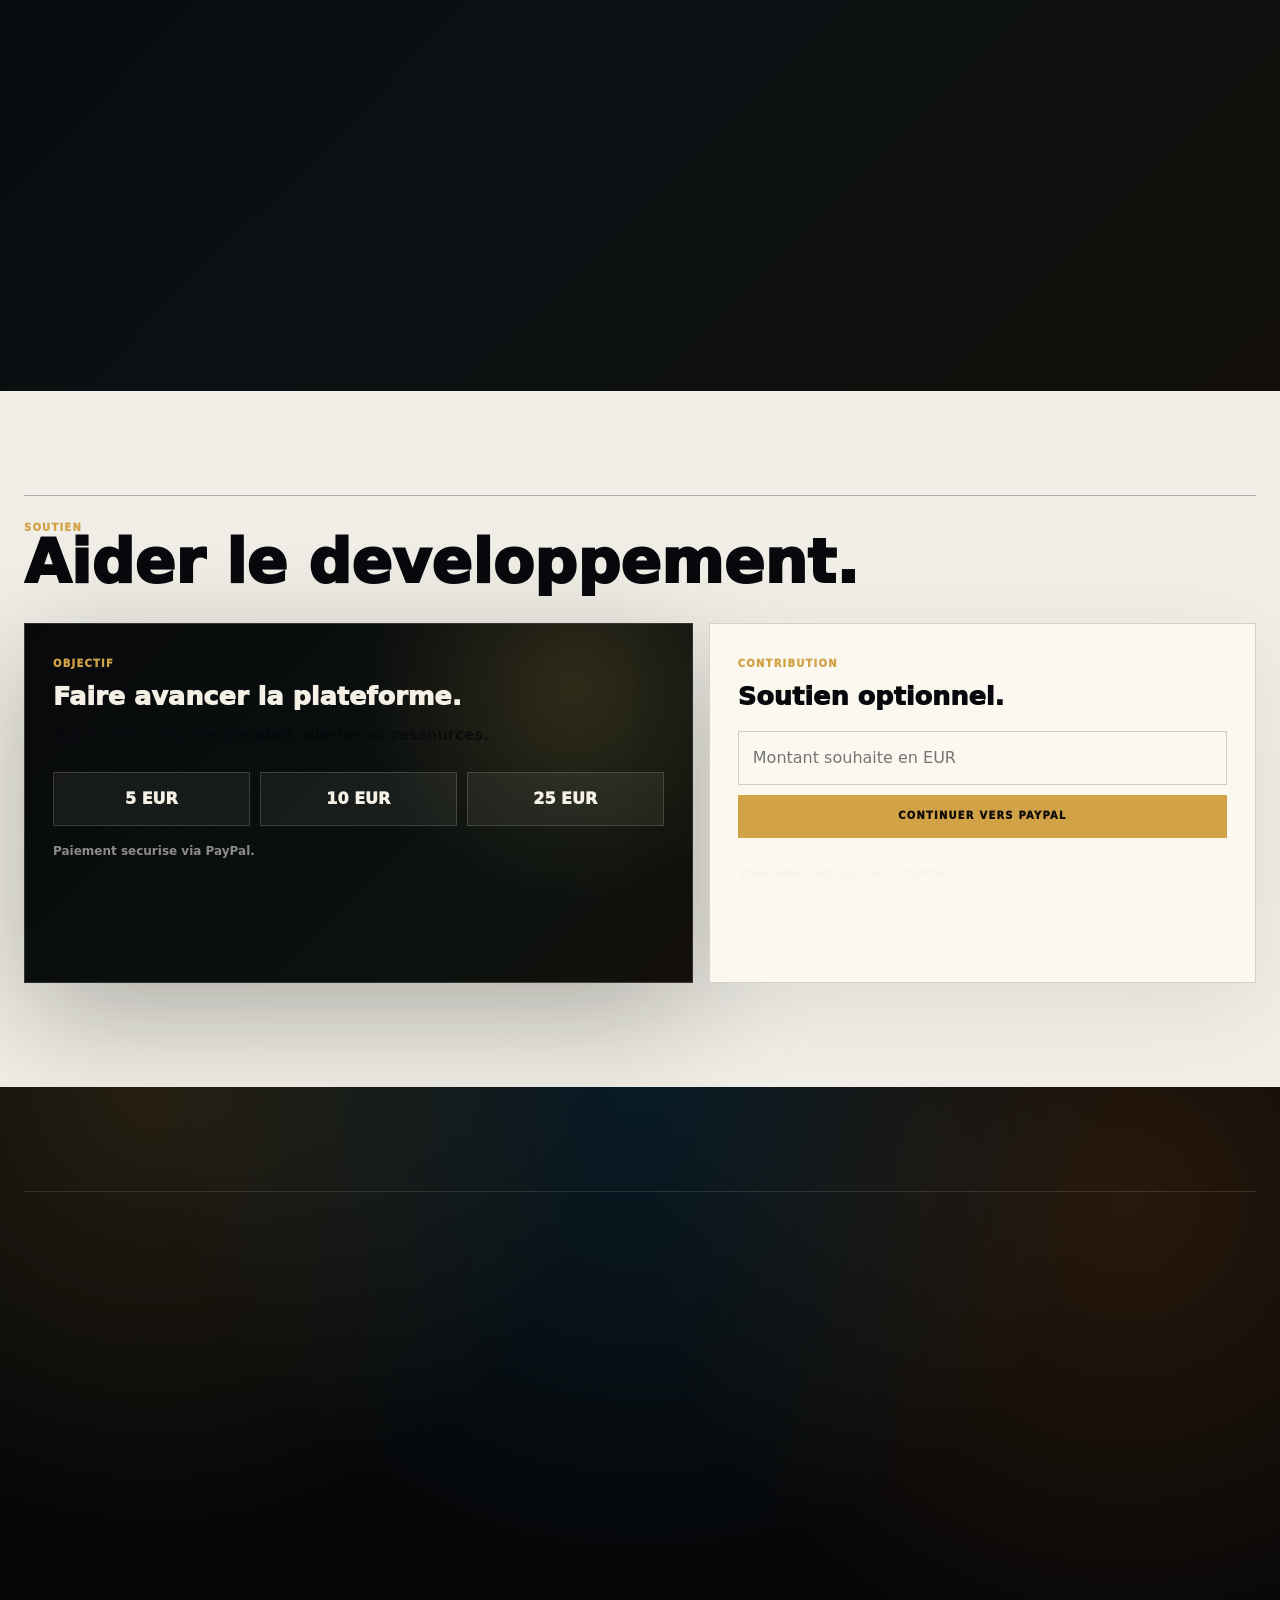
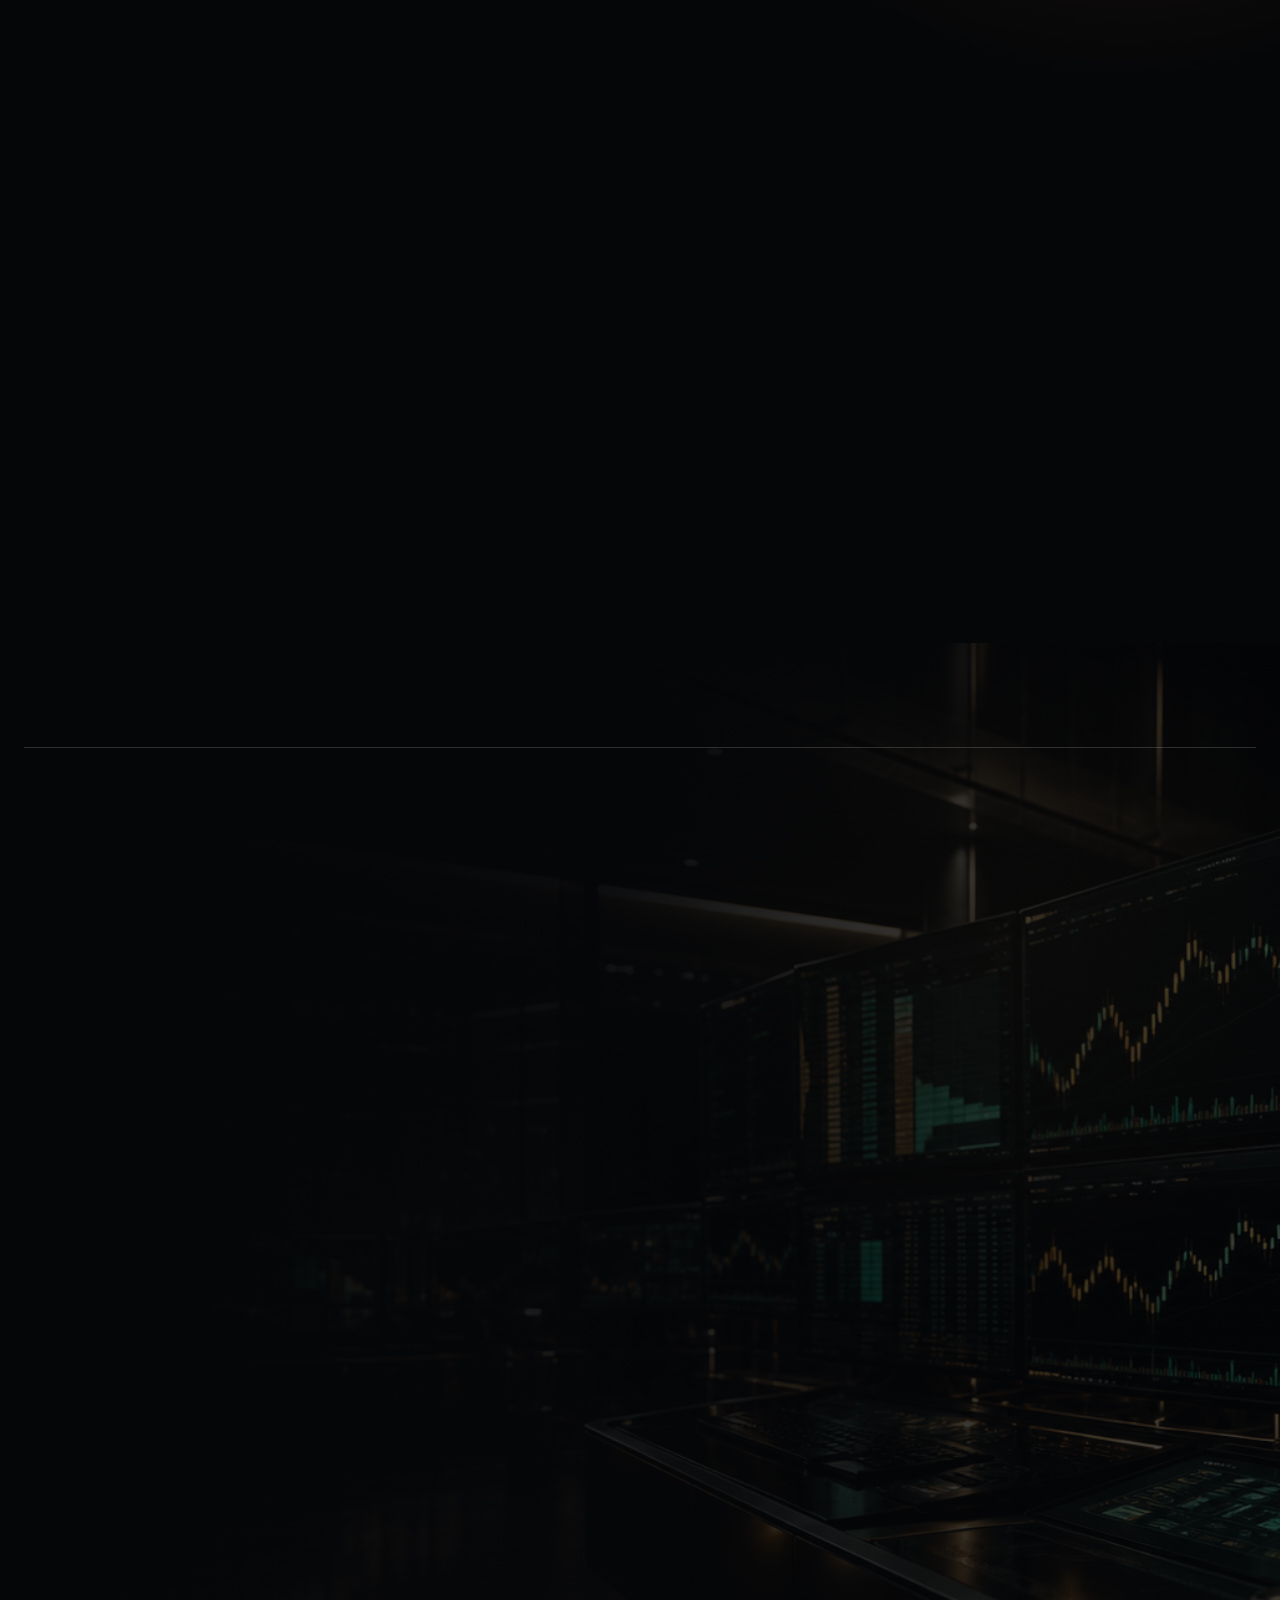
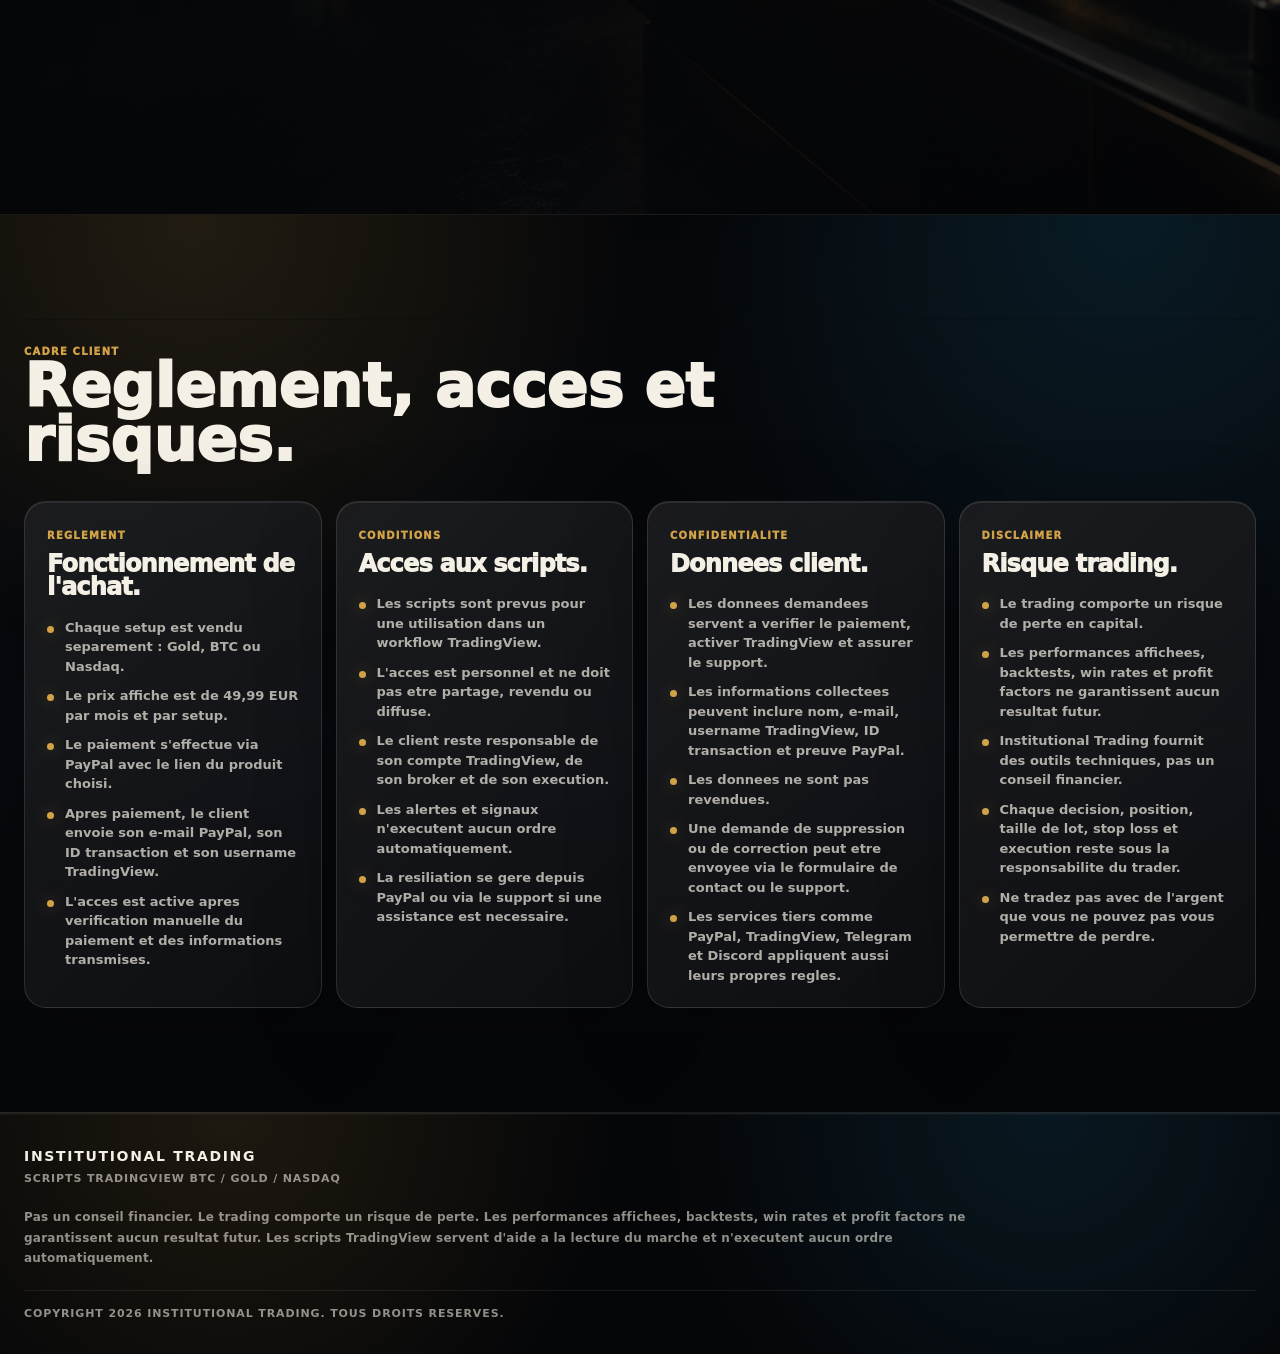
==== commit e29ddfb0: "Add broker and training sections" ====
--- a/index.html
+++ b/index.html
@@ -4072,6 +4072,483 @@
       font-weight: 950;
     }
 
+    .training-section {
+      position: relative;
+      overflow: hidden;
+      color: var(--paper);
+      background:
+        radial-gradient(circle at 18% 12%, rgba(255,138,33,.16), transparent 28rem),
+        radial-gradient(circle at 88% 18%, rgba(38,183,255,.18), transparent 30rem),
+        linear-gradient(135deg, rgba(5,8,13,.98), rgba(5,6,8,.92) 52%, rgba(12,17,28,.98));
+    }
+
+    .training-section::before,
+    .broker-lab::before {
+      content: "";
+      position: absolute;
+      inset: 0;
+      pointer-events: none;
+      background:
+        linear-gradient(rgba(244,240,230,.045) 1px, transparent 1px),
+        linear-gradient(90deg, rgba(244,240,230,.035) 1px, transparent 1px);
+      background-size: 54px 54px;
+      mask-image: linear-gradient(180deg, transparent, #000 12%, #000 82%, transparent);
+      opacity: .7;
+    }
+
+    .training-layout {
+      position: relative;
+      z-index: 1;
+      display: grid;
+      grid-template-columns: minmax(0, .88fr) minmax(420px, 1fr);
+      gap: 28px;
+      align-items: stretch;
+    }
+
+    .training-manifest {
+      min-height: 560px;
+      padding: clamp(26px, 4vw, 56px);
+      border: 1px solid rgba(244,240,230,.15);
+      border-radius: 34px;
+      background:
+        radial-gradient(circle at 16% 0, rgba(210,162,71,.18), transparent 24rem),
+        linear-gradient(135deg, rgba(255,255,255,.08), rgba(255,255,255,.025)),
+        rgba(5,6,8,.82);
+      box-shadow: 0 44px 130px rgba(0,0,0,.38), inset 0 1px 0 rgba(255,255,255,.1);
+      backdrop-filter: blur(18px);
+    }
+
+    .training-manifest h2 {
+      max-width: 760px;
+      margin-top: 14px;
+      color: var(--paper);
+    }
+
+    .training-manifest .lead {
+      max-width: 620px;
+      margin-top: 24px;
+      color: rgba(244,240,230,.76);
+      font-size: 17px;
+    }
+
+    .training-proof {
+      display: grid;
+      grid-template-columns: repeat(3, minmax(0, 1fr));
+      gap: 10px;
+      margin-top: 34px;
+    }
+
+    .training-proof div,
+    .training-item,
+    .broker-chip,
+    .copy-step {
+      border: 1px solid rgba(244,240,230,.13);
+      background: rgba(255,255,255,.055);
+      box-shadow: inset 0 1px 0 rgba(255,255,255,.08);
+    }
+
+    .training-proof div {
+      min-height: 104px;
+      display: grid;
+      align-content: center;
+      gap: 8px;
+      padding: 16px;
+      border-radius: 20px;
+    }
+
+    .training-proof strong {
+      font-size: 26px;
+      line-height: 1;
+      color: var(--paper);
+    }
+
+    .training-items {
+      display: grid;
+      gap: 12px;
+    }
+
+    .training-item {
+      position: relative;
+      min-height: 128px;
+      display: grid;
+      grid-template-columns: 54px 1fr;
+      gap: 16px;
+      align-items: start;
+      padding: 20px;
+      border-radius: 24px;
+      overflow: hidden;
+      transform: translateZ(0);
+      transition: transform .24s ease, border-color .24s ease, box-shadow .24s ease;
+    }
+
+    .training-item::before {
+      content: "";
+      position: absolute;
+      inset: -1px;
+      background: linear-gradient(120deg, transparent, rgba(255,255,255,.12), transparent);
+      transform: translateX(-120%);
+      transition: transform .7s ease;
+      pointer-events: none;
+    }
+
+    .training-item:hover {
+      transform: translateY(-5px);
+      border-color: rgba(210,162,71,.42);
+      box-shadow: 0 28px 80px rgba(0,0,0,.3), 0 0 50px rgba(210,162,71,.08);
+    }
+
+    .training-item:hover::before { transform: translateX(120%); }
+
+    .training-icon {
+      width: 54px;
+      height: 54px;
+      display: grid;
+      place-items: center;
+      border-radius: 18px;
+      color: #08090b;
+      background: linear-gradient(135deg, #fff4b8, var(--gold), #ff8a21);
+      font-size: 20px;
+      font-weight: 950;
+      box-shadow: 0 18px 54px rgba(210,162,71,.22);
+    }
+
+    .training-item h3 {
+      margin: 1px 0 8px;
+      font-size: 24px;
+      color: var(--paper);
+    }
+
+    .training-item p {
+      margin: 0;
+      color: rgba(244,240,230,.68);
+      font-size: 13px;
+      line-height: 1.55;
+      font-weight: 780;
+    }
+
+    .broker-lab {
+      position: relative;
+      overflow: hidden;
+      color: var(--paper);
+      background:
+        radial-gradient(circle at 9% 12%, rgba(255,138,33,.24), transparent 25rem),
+        radial-gradient(circle at 83% 20%, rgba(0,94,255,.22), transparent 32rem),
+        radial-gradient(circle at 55% 102%, rgba(210,162,71,.16), transparent 28rem),
+        #03060d;
+    }
+
+    .broker-lab .section-head h2,
+    .broker-lab .section-head .lead {
+      color: var(--paper);
+    }
+
+    .broker-lab .section-head .lead {
+      color: rgba(244,240,230,.72);
+    }
+
+    .broker-grid {
+      position: relative;
+      z-index: 1;
+      display: grid;
+      grid-template-columns: repeat(2, minmax(0, 1fr));
+      gap: 24px;
+    }
+
+    .broker-card {
+      position: relative;
+      min-height: 720px;
+      display: grid;
+      grid-template-rows: auto 1fr auto;
+      gap: 24px;
+      padding: clamp(22px, 3vw, 38px);
+      border: 1px solid rgba(244,240,230,.14);
+      border-radius: 38px;
+      background:
+        linear-gradient(135deg, rgba(255,255,255,.10), rgba(255,255,255,.025)),
+        rgba(6,8,12,.84);
+      box-shadow: 0 46px 130px rgba(0,0,0,.48), inset 0 1px 0 rgba(255,255,255,.1);
+      overflow: hidden;
+      transform: translateZ(0);
+      transition: transform .24s ease, border-color .24s ease, box-shadow .24s ease;
+    }
+
+    .broker-card:hover {
+      transform: translateY(-8px);
+      box-shadow: 0 58px 150px rgba(0,0,0,.55), 0 0 80px rgba(38,183,255,.12), inset 0 1px 0 rgba(255,255,255,.13);
+    }
+
+    .broker-card::before {
+      content: "";
+      position: absolute;
+      inset: 0;
+      pointer-events: none;
+      background:
+        radial-gradient(circle at 18% 0, var(--broker-a), transparent 22rem),
+        radial-gradient(circle at 88% 18%, var(--broker-b), transparent 22rem),
+        linear-gradient(115deg, transparent 0 44%, rgba(255,255,255,.1) 46%, transparent 49%);
+      opacity: .9;
+    }
+
+    .broker-card::after {
+      content: attr(data-watermark);
+      position: absolute;
+      right: -18px;
+      bottom: -28px;
+      color: rgba(255,255,255,.06);
+      font-size: clamp(84px, 10vw, 176px);
+      line-height: .78;
+      font-weight: 950;
+      letter-spacing: -.08em;
+      pointer-events: none;
+    }
+
+    .broker-card > * {
+      position: relative;
+      z-index: 1;
+    }
+
+    .broker-card.vantage {
+      --broker-a: rgba(255,138,33,.28);
+      --broker-b: rgba(34,211,238,.18);
+      border-color: rgba(255,138,33,.26);
+    }
+
+    .broker-card.puprime {
+      --broker-a: rgba(38,183,255,.24);
+      --broker-b: rgba(210,162,71,.26);
+      border-color: rgba(38,183,255,.28);
+    }
+
+    .broker-top {
+      display: flex;
+      align-items: center;
+      justify-content: space-between;
+      gap: 18px;
+    }
+
+    .broker-logo {
+      display: grid;
+      gap: 6px;
+    }
+
+    .broker-logo strong {
+      font-size: clamp(40px, 4.5vw, 76px);
+      line-height: .86;
+      font-weight: 950;
+      letter-spacing: -.03em;
+      color: var(--paper);
+    }
+
+    .broker-status {
+      min-height: 44px;
+      display: inline-flex;
+      align-items: center;
+      gap: 8px;
+      padding: 0 13px;
+      border: 1px solid rgba(244,240,230,.14);
+      border-radius: 999px;
+      color: rgba(244,240,230,.82);
+      background: rgba(255,255,255,.06);
+      font-size: 10px;
+      font-weight: 950;
+      letter-spacing: .1em;
+      text-transform: uppercase;
+      white-space: nowrap;
+    }
+
+    .broker-status i {
+      width: 8px;
+      height: 8px;
+      border-radius: 50%;
+      background: var(--green);
+      box-shadow: 0 0 0 7px rgba(34,197,94,.1);
+    }
+
+    .broker-hero {
+      display: grid;
+      gap: 22px;
+      align-content: start;
+    }
+
+    .broker-hero h3 {
+      max-width: 720px;
+      font-size: clamp(32px, 4vw, 64px);
+      color: var(--paper);
+    }
+
+    .broker-hero p {
+      max-width: 680px;
+      color: rgba(244,240,230,.72);
+      font-size: 15px;
+      line-height: 1.62;
+      font-weight: 800;
+    }
+
+    .broker-chips {
+      display: grid;
+      grid-template-columns: repeat(2, minmax(0, 1fr));
+      gap: 10px;
+    }
+
+    .broker-chip {
+      min-height: 82px;
+      display: grid;
+      align-content: center;
+      gap: 7px;
+      padding: 15px;
+      border-radius: 18px;
+    }
+
+    .broker-chip strong {
+      color: var(--paper);
+      font-size: 18px;
+      line-height: 1;
+    }
+
+    .broker-chip span {
+      color: rgba(244,240,230,.58);
+      font-size: 11px;
+      font-weight: 900;
+      letter-spacing: .04em;
+      text-transform: uppercase;
+    }
+
+    .broker-visual {
+      position: relative;
+      min-height: 240px;
+      border: 1px solid rgba(244,240,230,.12);
+      border-radius: 26px;
+      background:
+        linear-gradient(rgba(244,240,230,.05) 1px, transparent 1px),
+        linear-gradient(90deg, rgba(244,240,230,.04) 1px, transparent 1px),
+        rgba(1,3,7,.54);
+      background-size: 38px 38px;
+      overflow: hidden;
+    }
+
+    .broker-visual svg {
+      position: absolute;
+      inset: 16px;
+      width: calc(100% - 32px);
+      height: calc(100% - 32px);
+      overflow: visible;
+    }
+
+    .broker-visual path {
+      fill: none;
+      stroke: var(--line-color);
+      stroke-width: 5;
+      stroke-linecap: round;
+      filter: drop-shadow(0 0 14px var(--line-color));
+      stroke-dasharray: 760;
+      stroke-dashoffset: 760;
+      animation: drawMarketLine 3.8s ease-in-out infinite alternate;
+    }
+
+    .broker-visual .thin-line {
+      stroke-width: 2;
+      opacity: .38;
+      filter: none;
+      animation-delay: .4s;
+    }
+
+    .broker-bonus {
+      display: grid;
+      grid-template-columns: auto 1fr;
+      gap: 16px;
+      align-items: center;
+      padding: 18px;
+      border: 1px solid rgba(255,138,33,.32);
+      border-radius: 24px;
+      background:
+        radial-gradient(circle at 6% 0, rgba(255,138,33,.28), transparent 18rem),
+        rgba(255,138,33,.08);
+    }
+
+    .bonus-value {
+      min-width: 116px;
+      min-height: 90px;
+      display: grid;
+      place-items: center;
+      border-radius: 20px;
+      color: #090805;
+      background: linear-gradient(135deg, #fff4b8, var(--gold), var(--btc));
+      font-size: 33px;
+      line-height: 1;
+      font-weight: 950;
+      box-shadow: 0 22px 64px rgba(255,138,33,.22);
+    }
+
+    .broker-bonus strong {
+      color: var(--paper);
+      font-size: 20px;
+      line-height: 1.1;
+    }
+
+    .broker-bonus span {
+      display: block;
+      margin-top: 8px;
+      color: rgba(244,240,230,.68);
+      font-size: 12px;
+      line-height: 1.5;
+      font-weight: 780;
+    }
+
+    .copy-steps {
+      display: grid;
+      grid-template-columns: repeat(2, minmax(0, 1fr));
+      gap: 10px;
+    }
+
+    .copy-step {
+      min-height: 118px;
+      display: grid;
+      align-content: start;
+      gap: 10px;
+      padding: 16px;
+      border-radius: 20px;
+      background: rgba(3,5,8,.45);
+    }
+
+    .copy-step b {
+      width: 34px;
+      height: 34px;
+      display: grid;
+      place-items: center;
+      border-radius: 50%;
+      color: #07090c;
+      background: linear-gradient(135deg, #fff4b8, var(--gold));
+      font-size: 13px;
+      font-weight: 950;
+    }
+
+    .copy-step strong {
+      color: var(--paper);
+      font-size: 15px;
+      line-height: 1.15;
+    }
+
+    .copy-step span {
+      color: rgba(244,240,230,.62);
+      font-size: 11px;
+      line-height: 1.45;
+      font-weight: 780;
+    }
+
+    .broker-actions {
+      display: flex;
+      flex-wrap: wrap;
+      gap: 10px;
+      align-items: center;
+    }
+
+    .broker-note {
+      color: rgba(244,240,230,.56);
+      font-size: 11px;
+      line-height: 1.5;
+      font-weight: 780;
+    }
+
     footer {
       padding: 34px 0;
       color: rgba(244,240,230,.68);
@@ -4117,7 +4594,9 @@
       .tunnel-layout,
       .news-top,
       .donation-grid,
-      .contact-grid { grid-template-columns: 1fr; }
+      .contact-grid,
+      .training-layout,
+      .broker-grid { grid-template-columns: 1fr; }
       .hero { padding-top: 104px; }
       .trading-desk { min-height: 620px; }
       .tv-body { grid-template-columns: 1fr; }
@@ -4152,6 +4631,10 @@
       .form-banner {
         display: grid;
       }
+
+      .broker-card {
+        min-height: auto;
+      }
     }
 
     @media (max-width: 760px) {
@@ -4197,13 +4680,32 @@
       .signal-cards,
       .offer-includes,
       .algo-services,
-      .price-actions { grid-template-columns: 1fr; }
+      .price-actions,
+      .training-proof,
+      .broker-chips,
+      .copy-steps { grid-template-columns: 1fr; }
       .stat-title h3,
       .products .product-card h3 { white-space: normal; }
       .algo-card h3 { white-space: normal; }
       .donation-amounts { grid-template-columns: 1fr; }
       .access-step { grid-template-columns: 42px 1fr; }
       .access-step i { display: none; }
+      .training-manifest,
+      .broker-card {
+        border-radius: 26px;
+        padding: 22px;
+      }
+      .training-manifest { min-height: auto; }
+      .training-item { grid-template-columns: 1fr; }
+      .broker-top,
+      .broker-actions,
+      .broker-bonus {
+        display: grid;
+      }
+      .broker-logo strong {
+        font-size: clamp(42px, 16vw, 62px);
+      }
+      .broker-visual { min-height: 210px; }
       .trading-desk { display: none; }
       .process { min-height: auto; }
       .process-sticky { position: relative; top: 0; padding: 72px 0; }
@@ -5577,6 +6079,8 @@
       <nav class="nav-links" aria-label="Navigation">
         <a href="#process">Desk</a>
         <a href="#products">Setups</a>
+        <a href="#formation">Formation</a>
+        <a href="#brokers">Brokers</a>
         <a href="#offers">Offres</a>
         <a href="#contact">Acces</a>
       </nav>
@@ -5884,6 +6388,146 @@
       </div>
     </section>
 
+    <section class="section training-section" id="formation">
+      <div class="wrap">
+        <div class="training-layout">
+          <article class="training-manifest" data-reveal>
+            <span class="eyebrow">Formation incluse</span>
+            <h2>Vous n'accedez pas seulement a des signaux.</h2>
+            <p class="lead">Une fois un bot achete, vous entrez dans un accompagnement prive : formation Discord, call individuel et lecture des structures de marche. Le but n'est pas de suivre aveuglement, mais de comprendre pourquoi le setup existe.</p>
+            <div class="training-proof">
+              <div><span class="micro">Base commune</span><strong>Algo + suivi</strong></div>
+              <div><span class="micro">Accompagnement</span><strong>Call prive</strong></div>
+              <div><span class="micro">Lecture marche</span><strong>BOS / CHOCH / FVG</strong></div>
+            </div>
+          </article>
+          <div class="training-items">
+            <article class="training-item" data-reveal>
+              <span class="training-icon">01</span>
+              <div>
+                <h3>Formation privee Discord</h3>
+                <p>Un espace reserve pour apprendre les bases utiles : liquidites, structures, sessions, zones et logique marche autour des setups.</p>
+              </div>
+            </article>
+            <article class="training-item" data-reveal>
+              <span class="training-icon">02</span>
+              <div>
+                <h3>Call prive d'accompagnement</h3>
+                <p>Un point individuel pour cadrer l'utilisation du bot, TradingView, la gestion du risque et la methode d'execution manuelle.</p>
+              </div>
+            </article>
+            <article class="training-item" data-reveal>
+              <span class="training-icon">03</span>
+              <div>
+                <h3>Lecture institutionnelle</h3>
+                <p>Comprendre les structures, liquidites, BOS/CHOCH, FVG, sessions et conditions de marche au lieu de simplement attendre un signal.</p>
+              </div>
+            </article>
+            <article class="training-item" data-reveal>
+              <span class="training-icon">04</span>
+              <div>
+                <h3>Discipline d'execution</h3>
+                <p>L'algorithme sert de base commune pour l'analyse technique et les setups. La decision finale reste manuelle, structuree et consciente du risque.</p>
+              </div>
+            </article>
+          </div>
+        </div>
+      </div>
+    </section>
+
+    <section class="section broker-lab" id="brokers">
+      <div class="wrap">
+        <div class="section-head">
+          <div data-reveal>
+            <span class="eyebrow">Brokers & copy trading</span>
+            <h2>Tester, s'entrainer, puis executer dans un cadre propre.</h2>
+          </div>
+          <p class="lead" data-reveal>Deux portes d'entree selon le profil : compte demo Vantage pour progresser sans risque, ou Copy Trading Gold X via PU Prime pour suivre automatiquement mes positions sur Gold.</p>
+        </div>
+        <div class="broker-grid">
+          <article class="broker-card vantage" data-watermark="DEMO" data-reveal>
+            <div class="broker-top">
+              <div class="broker-logo">
+                <span class="eyebrow">Compte demo gratuit</span>
+                <strong>VantageFX</strong>
+              </div>
+              <span class="broker-status"><i></i> Marche reel demo</span>
+            </div>
+            <div class="broker-hero">
+              <h3>Demarrez sans risque, testez la plateforme et vos strategies.</h3>
+              <p>Pour decouvrir le trading, tester la plateforme ou s'entrainer serieusement sans risque, ouvrez votre compte demo via mon lien officiel. Compatible avec mes formations, analyses et workflows TradingView.</p>
+              <div class="broker-chips">
+                <div class="broker-chip"><span>Avantage</span><strong>Compte demo gratuit</strong></div>
+                <div class="broker-chip"><span>Conditions</span><strong>Marche reel simule</strong></div>
+                <div class="broker-chip"><span>Formation</span><strong>Ideal pour apprendre</strong></div>
+                <div class="broker-chip"><span>Recommandant</span><strong>dimeh0618</strong></div>
+              </div>
+              <div class="broker-visual" style="--line-color:#22d3ee" aria-hidden="true">
+                <svg viewBox="0 0 900 300" preserveAspectRatio="none">
+                  <path class="thin-line" d="M0 220 C90 190 110 86 190 112 C275 140 300 238 386 186 C480 130 520 155 590 104 C670 46 724 104 900 42"></path>
+                  <path d="M0 245 C68 224 104 180 152 190 C232 208 248 96 330 108 C416 120 426 210 514 162 C612 108 665 132 724 86 C784 40 836 64 900 28"></path>
+                </svg>
+              </div>
+              <div class="broker-bonus">
+                <span class="bonus-value">150 EUR</span>
+                <div>
+                  <strong>Bonus actuel selon offres disponibles.</strong>
+                  <span>Si vous ouvrez ensuite un compte reel, vous pouvez actuellement obtenir jusqu'a 150 EUR offerts pour un depot de 500 EUR minimum. Pour tout depot de 500 EUR ou plus, 1 mois de bot est offert.</span>
+                </div>
+              </div>
+            </div>
+            <div class="broker-actions">
+              <a class="btn gold" href="#contact">Recevoir le lien officiel Vantage</a>
+              <span class="broker-note">Le lien officiel et le code recommandant doivent etre utilises pour rejoindre le reseau.</span>
+            </div>
+          </article>
+
+          <article class="broker-card puprime" data-watermark="GOLD X" data-reveal>
+            <div class="broker-top">
+              <div class="broker-logo">
+                <span class="eyebrow">Copy Trading Gold</span>
+                <strong>PU PRIME</strong>
+              </div>
+              <span class="broker-status"><i></i> Gold X</span>
+            </div>
+            <div class="broker-hero">
+              <h3>Lancement officiel du Copy Trading Gold X.</h3>
+              <p>Vous voulez investir sur le marche sans passer des heures en analyse ? Le Copy Trading vous permet de copier automatiquement mes positions directement sur votre compte, avec une logique Gold, une gestion du risque integree et une approche accessible meme aux debutants.</p>
+              <div class="broker-chips">
+                <div class="broker-chip"><span>Analyse</span><strong>Institutionnelle</strong></div>
+                <div class="broker-chip"><span>Risque</span><strong>Gestion integree</strong></div>
+                <div class="broker-chip"><span>Marche</span><strong>Trading Gold</strong></div>
+                <div class="broker-chip"><span>Profil</span><strong>Debutant accepte</strong></div>
+              </div>
+              <div class="copy-steps">
+                <div class="copy-step"><b>1</b><strong>Rejoindre PU Prime</strong><span>Ouvrir son compte via le lien officiel communique par support.</span></div>
+                <div class="copy-step"><b>2</b><strong>Section Copy Trading</strong><span>Rechercher "Gold X" dans l'espace Copy Trading.</span></div>
+                <div class="copy-step"><b>3</b><strong>Activer la copie</strong><span>Configurer le montant et les parametres de copie selon votre risque.</span></div>
+                <div class="copy-step"><b>4</b><strong>Suivre la gestion</strong><span>Les positions sont copiees automatiquement sur votre compte.</span></div>
+              </div>
+              <div class="broker-visual" style="--line-color:#d2a247" aria-hidden="true">
+                <svg viewBox="0 0 900 300" preserveAspectRatio="none">
+                  <path class="thin-line" d="M0 235 C110 218 130 166 205 180 C284 194 325 118 390 130 C470 144 512 82 586 92 C686 108 728 54 900 70"></path>
+                  <path d="M0 252 C80 224 126 232 186 184 C248 136 310 152 376 116 C454 72 512 104 574 78 C682 32 730 104 900 34"></path>
+                </svg>
+              </div>
+              <div class="broker-bonus">
+                <span class="bonus-value">100%</span>
+                <div>
+                  <strong>Depot double possible selon promotion.</strong>
+                  <span>Aucun depot minimum requis pour ouvrir le compte. A partir de 500 EUR de depot, vous pouvez actuellement beneficier du depot double selon les offres promotionnelles disponibles.</span>
+                </div>
+              </div>
+            </div>
+            <div class="broker-actions">
+              <a class="btn gold" href="#contact">Recevoir le lien officiel PU Prime</a>
+              <span class="broker-note">Le trading et le copy trading comportent un risque. Utilisez toujours une gestion adaptee.</span>
+            </div>
+          </article>
+        </div>
+      </div>
+    </section>
+
     <section class="section dark" id="news">
       <div class="wrap">
         <div class="section-head">
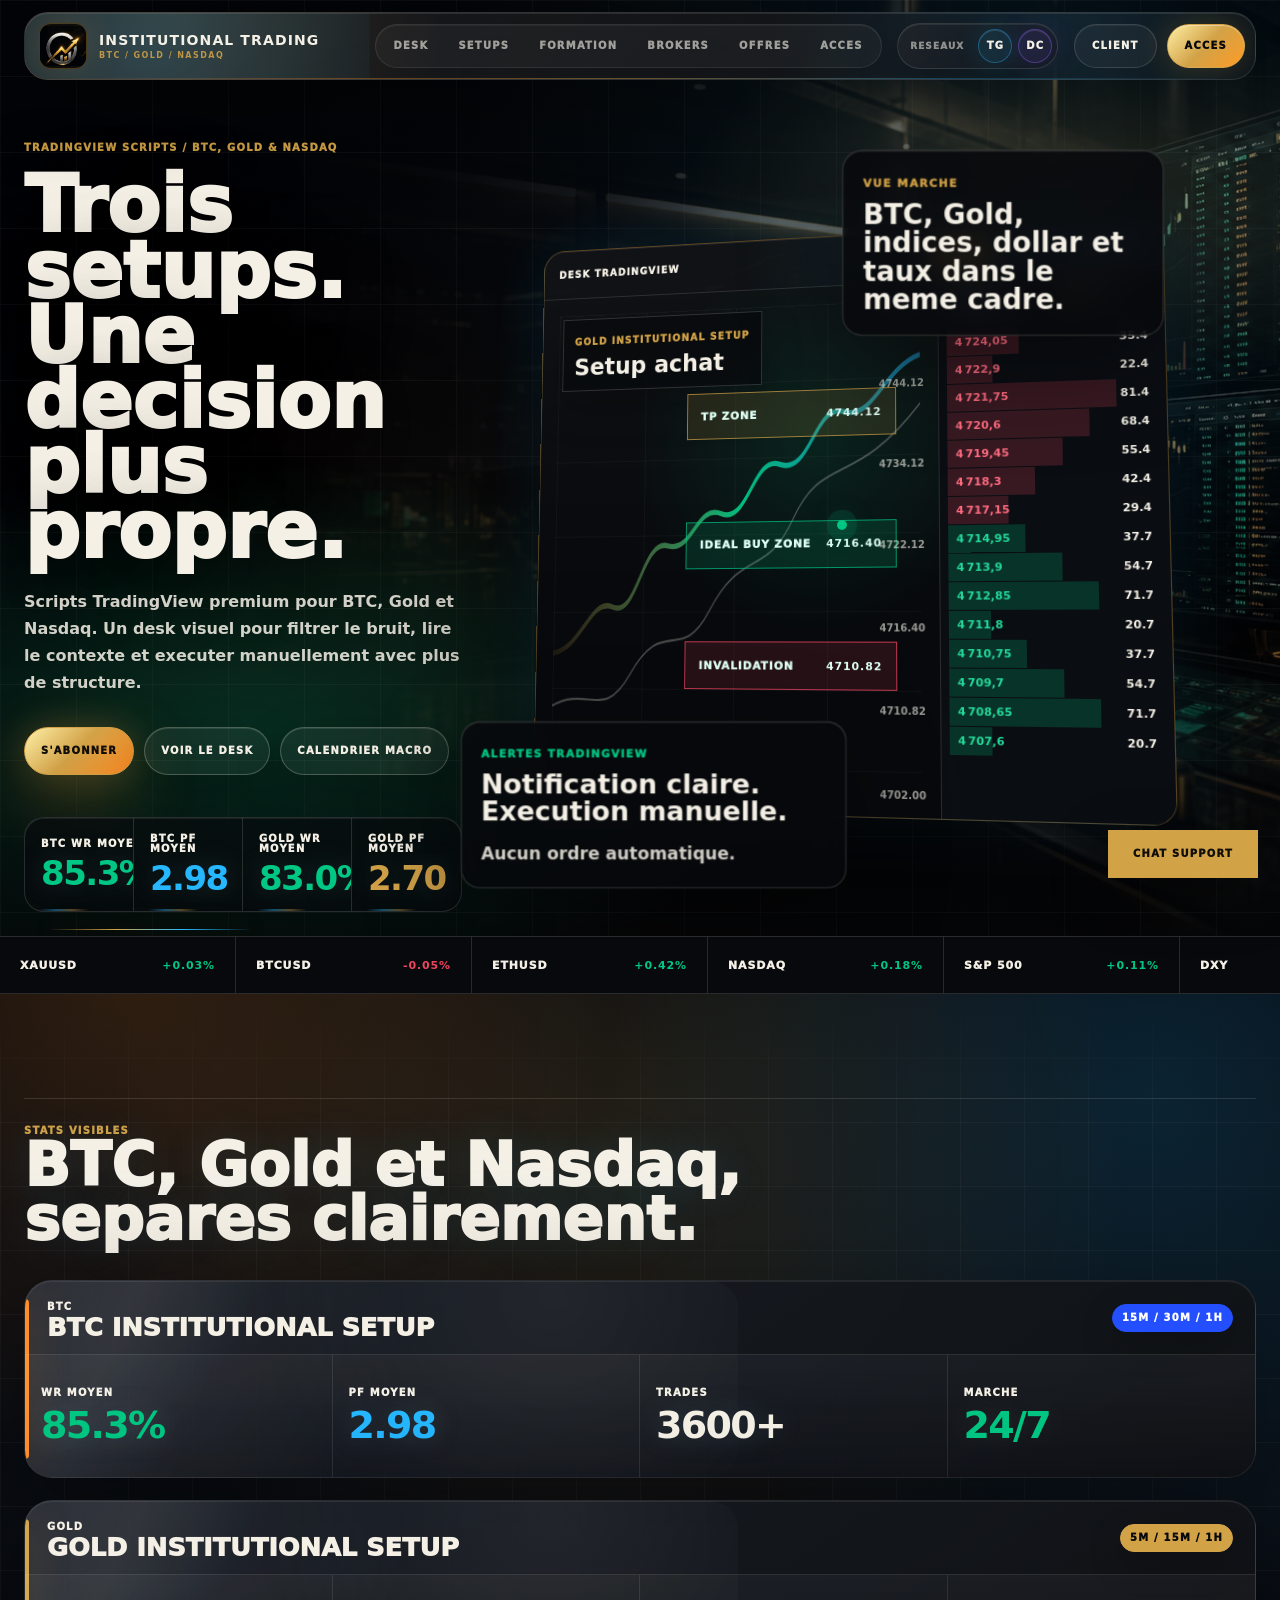
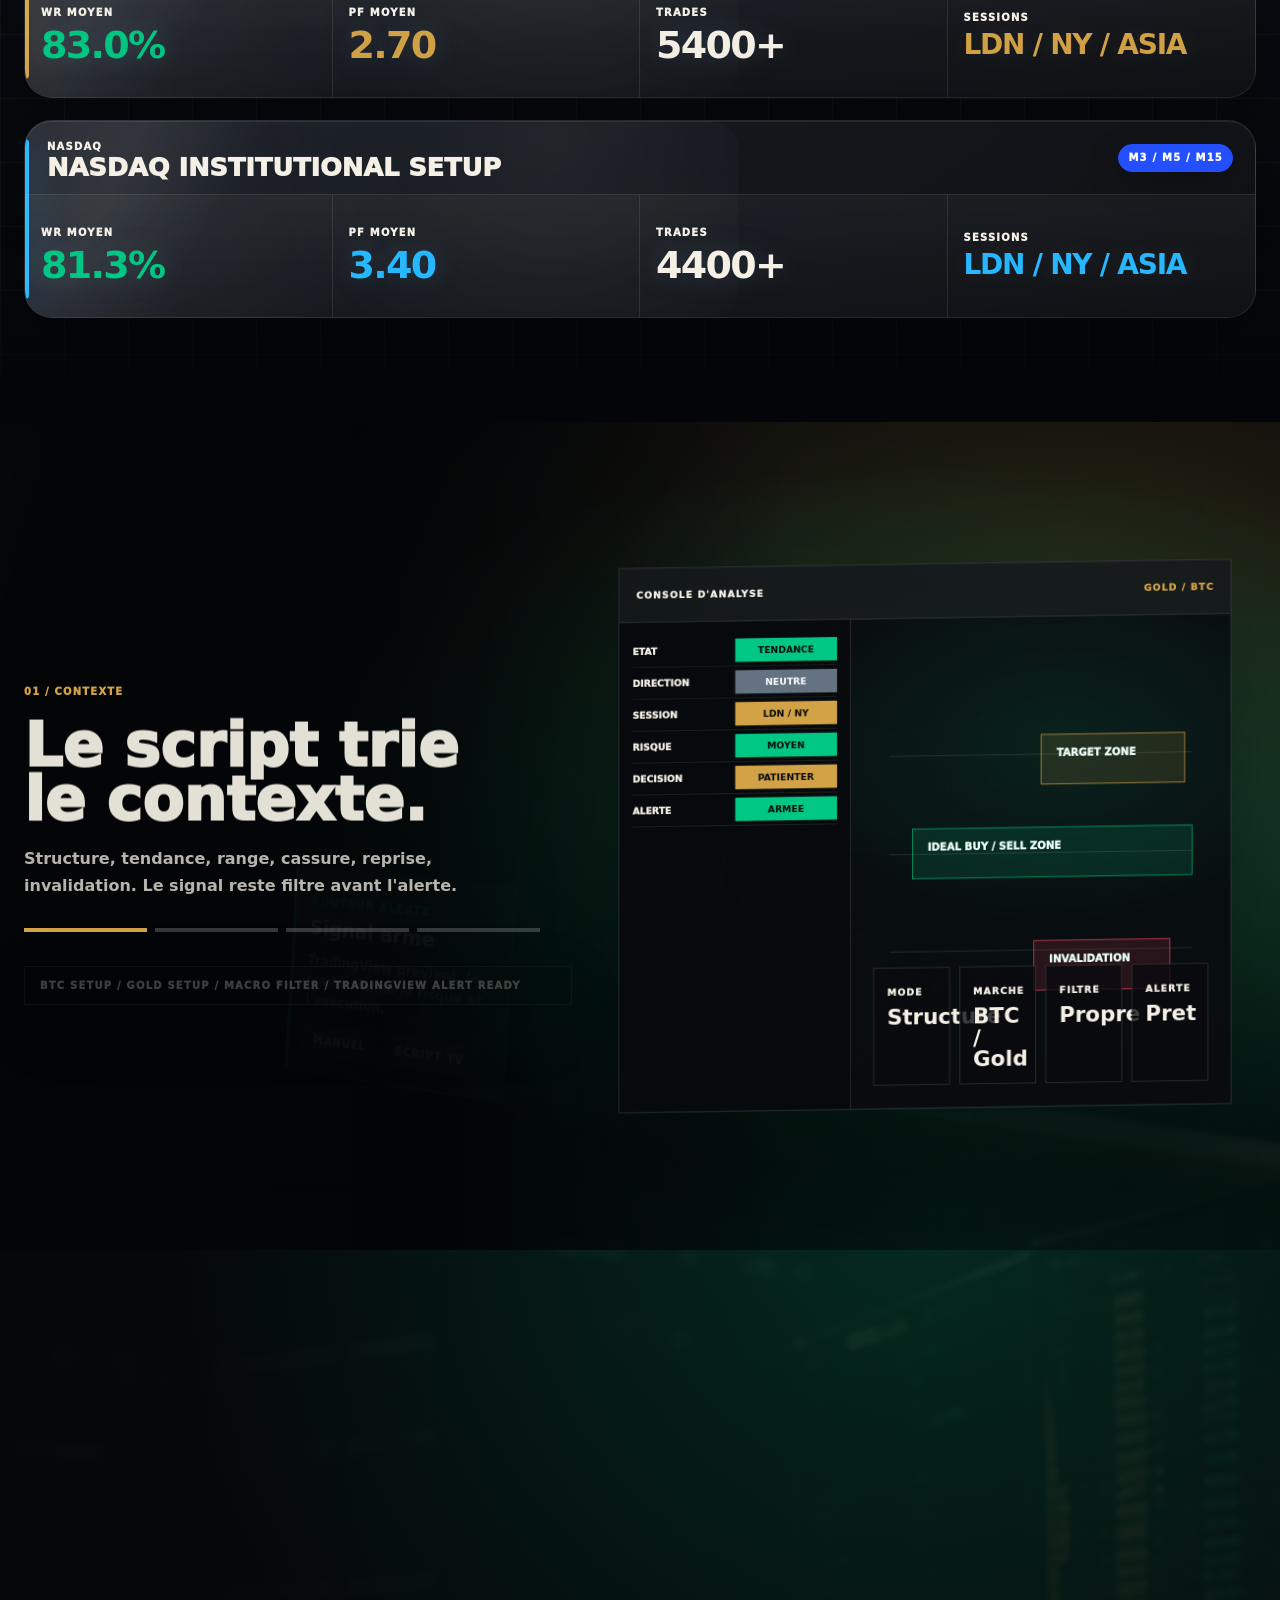
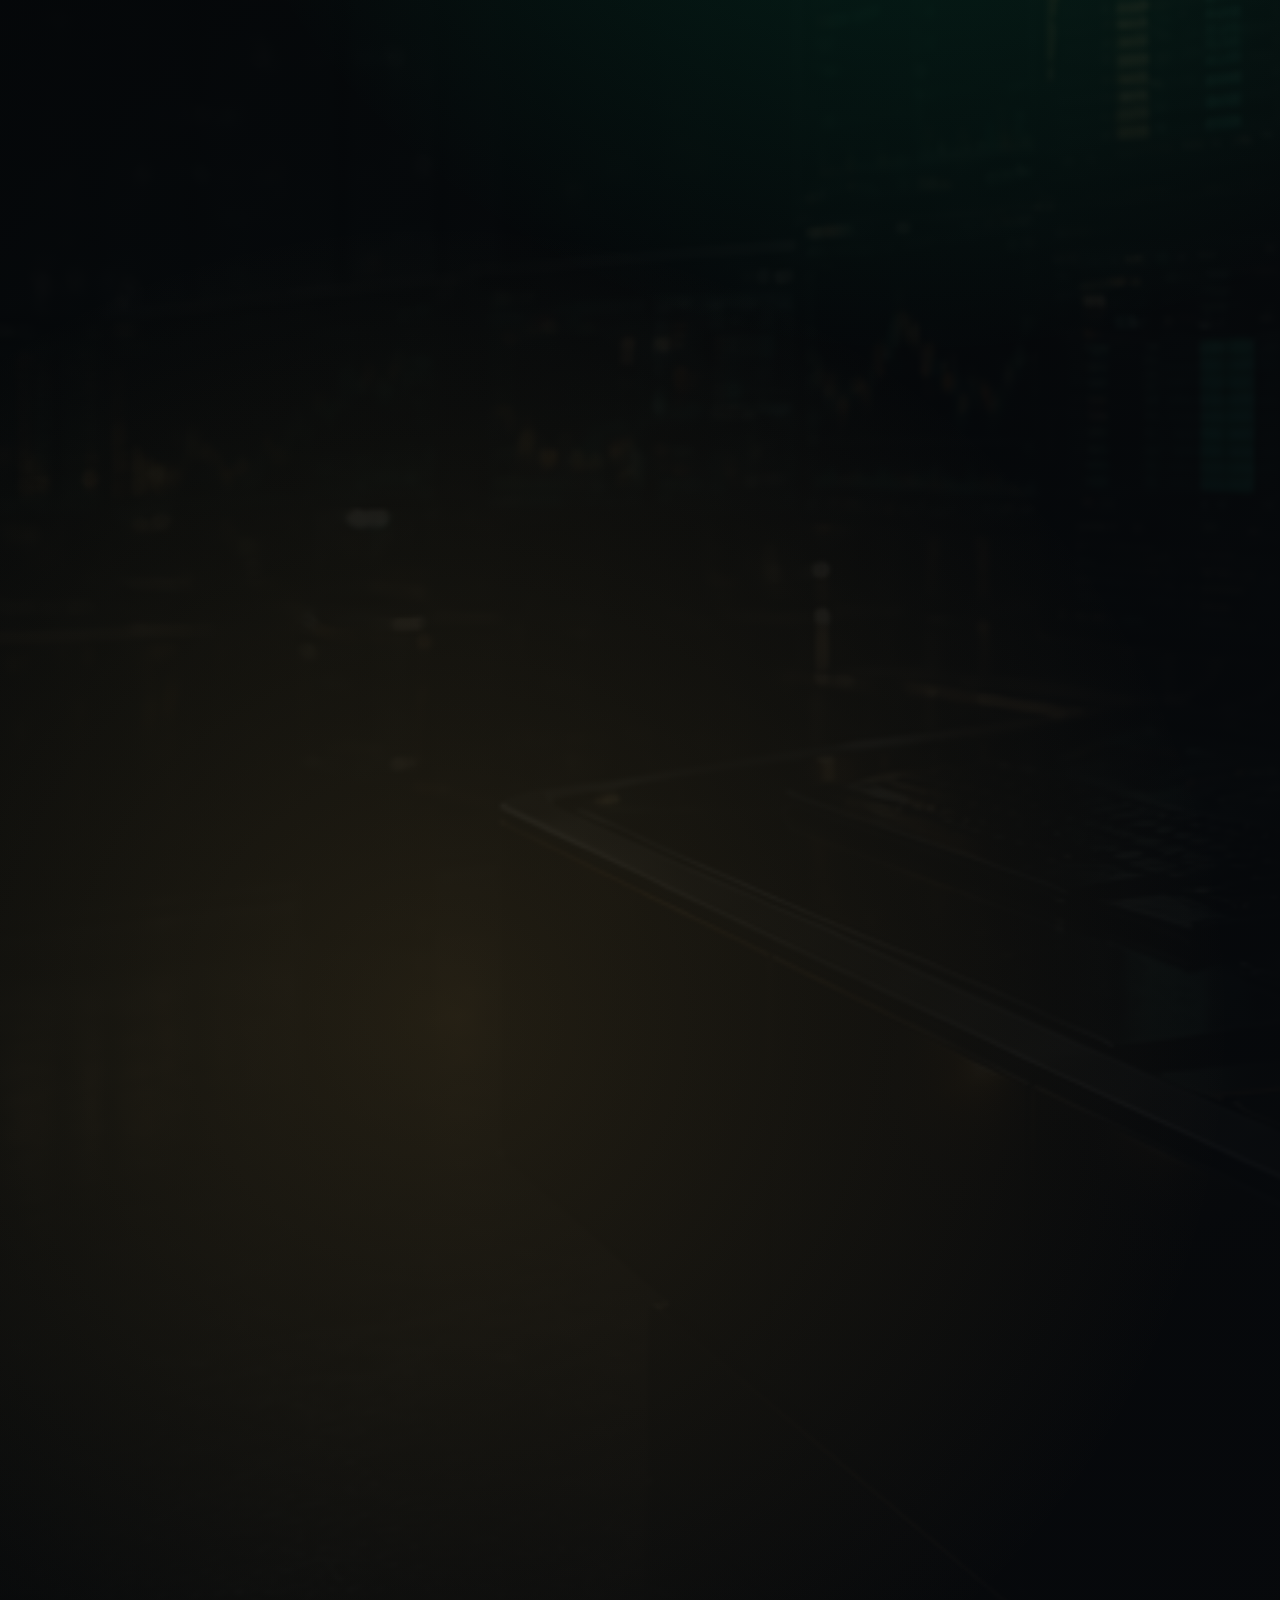
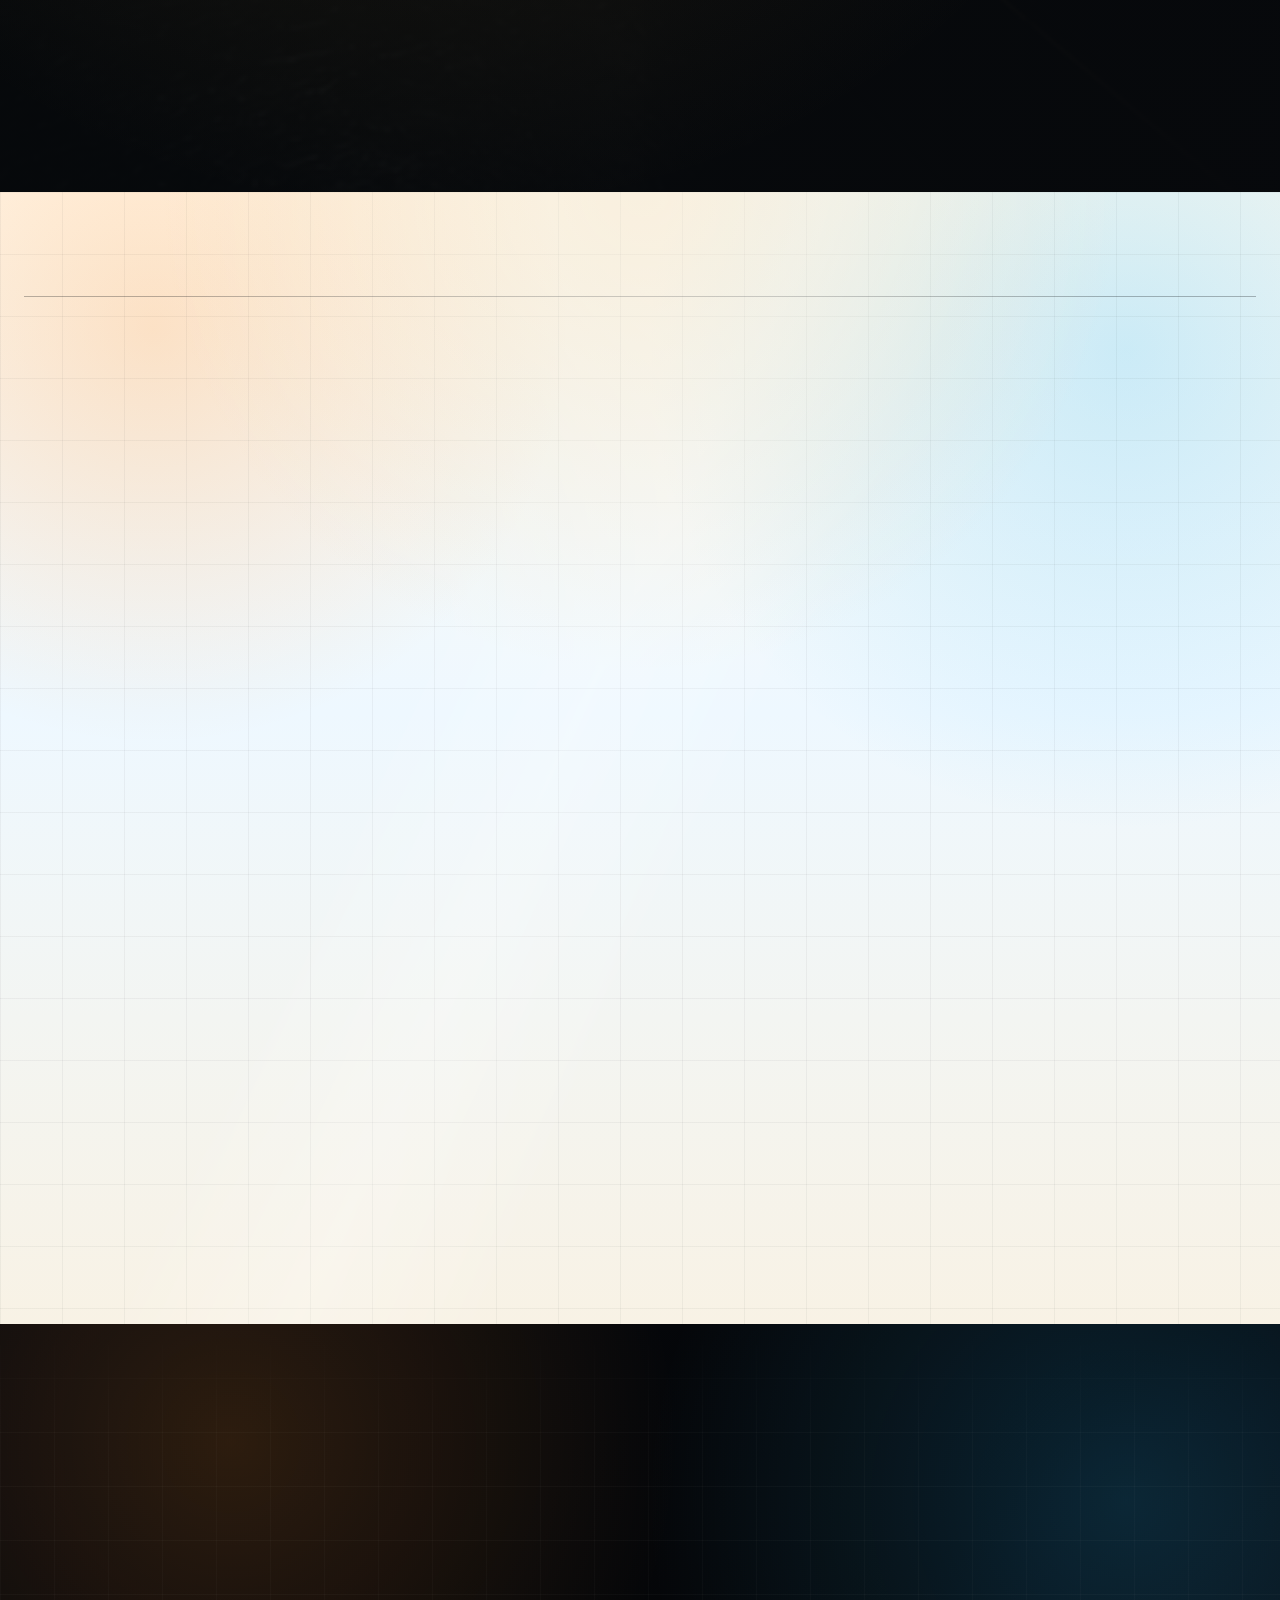
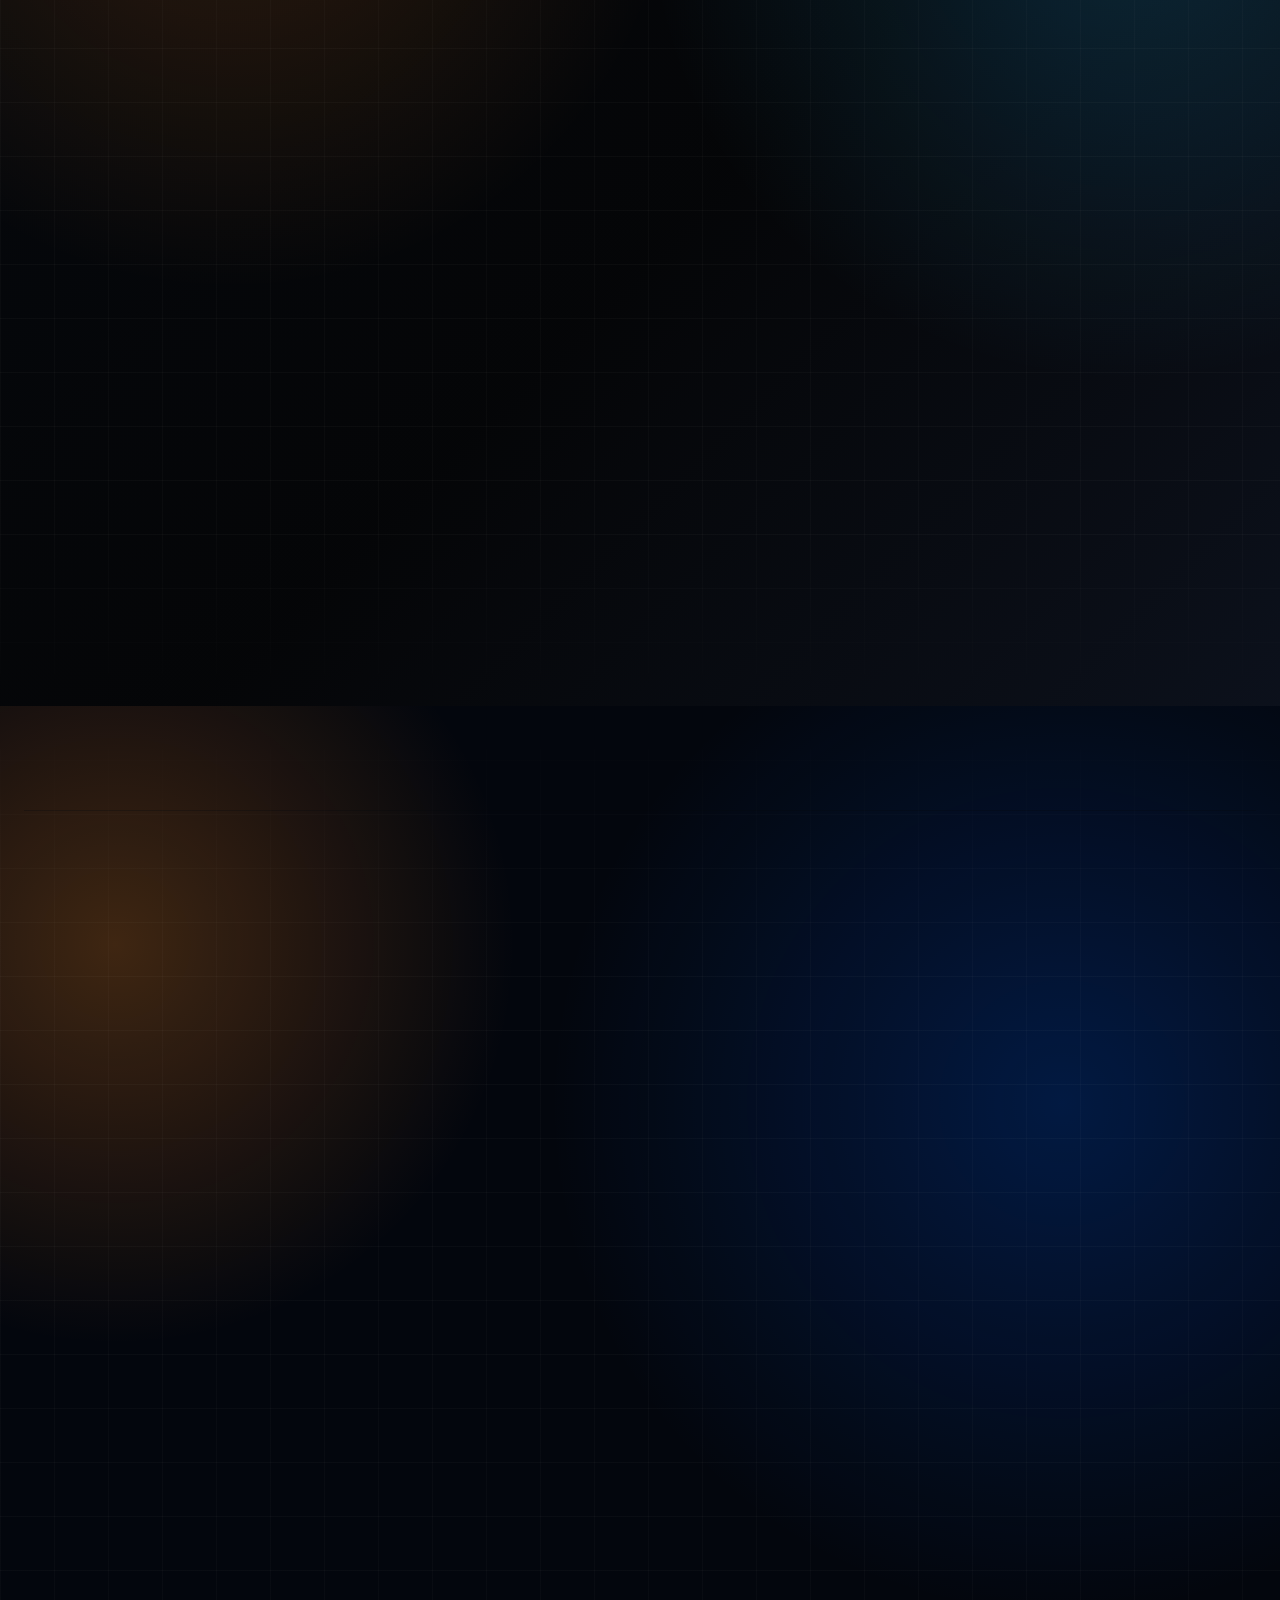
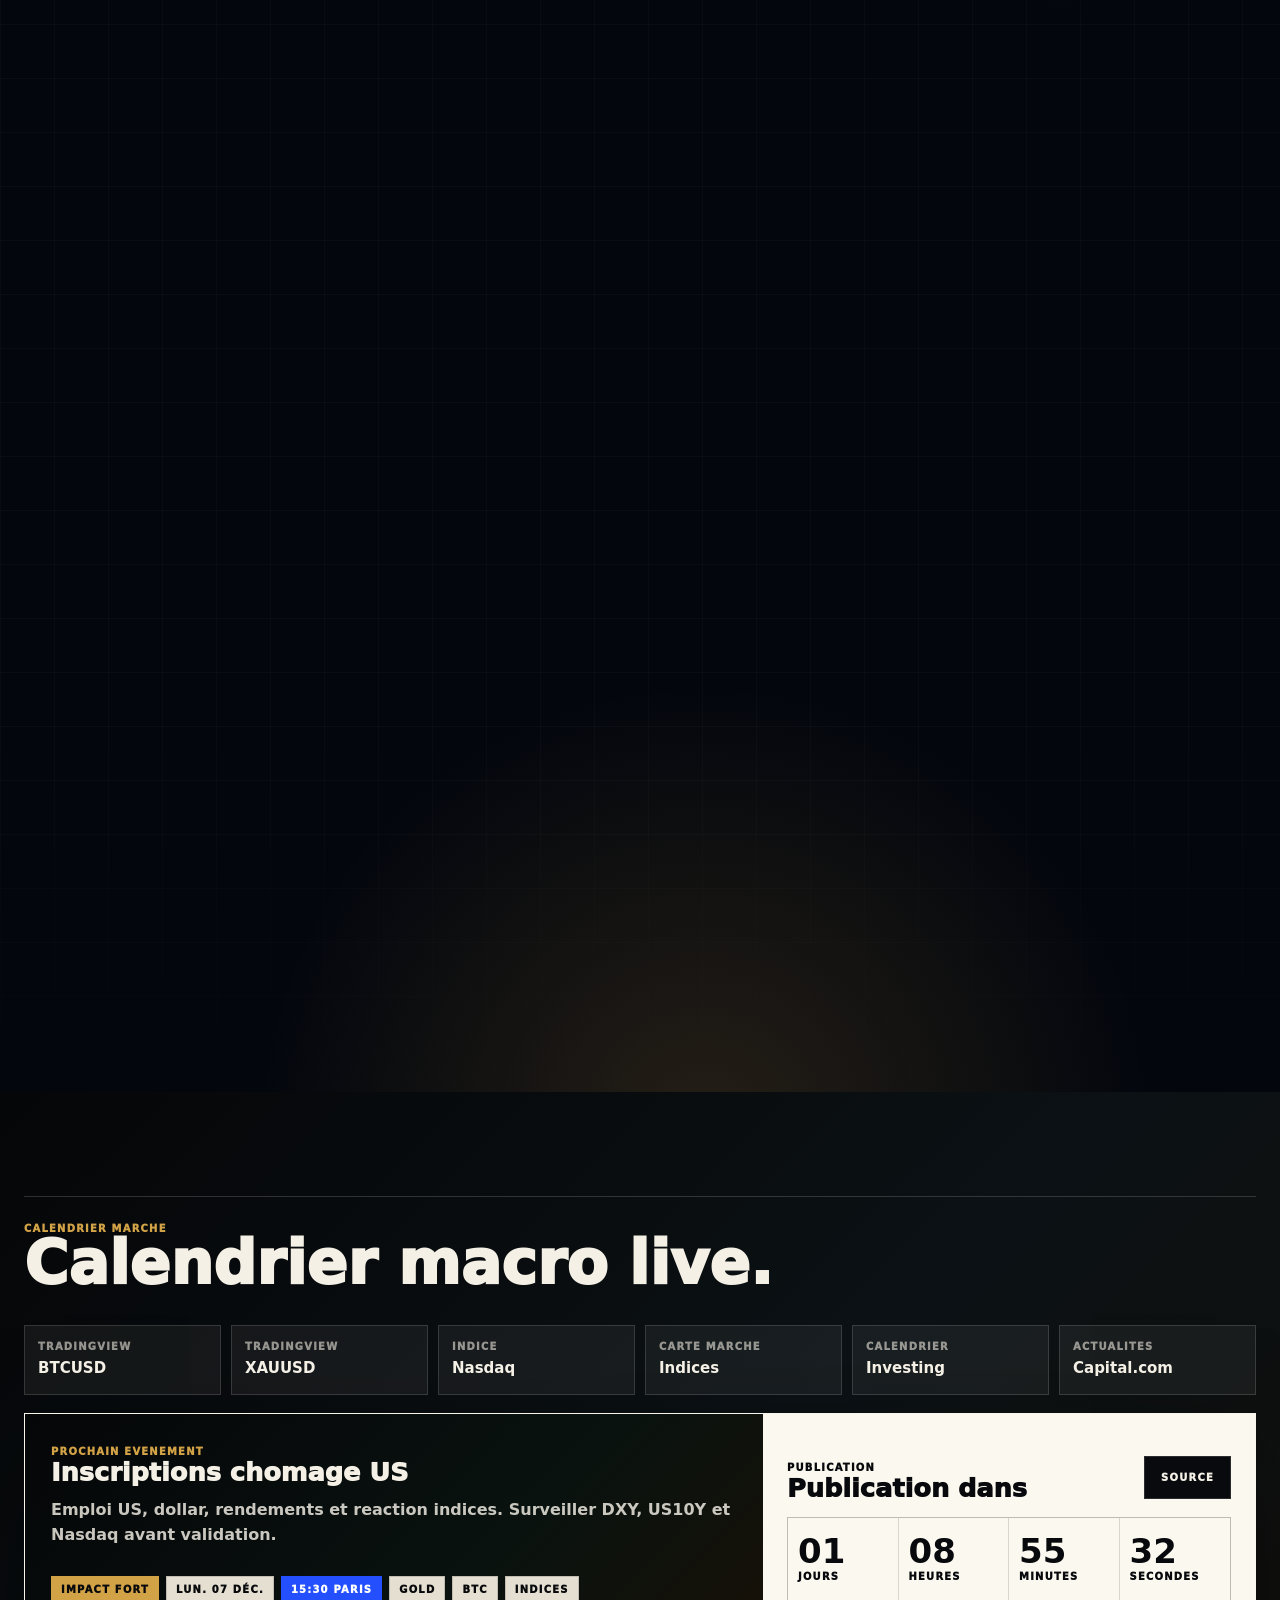
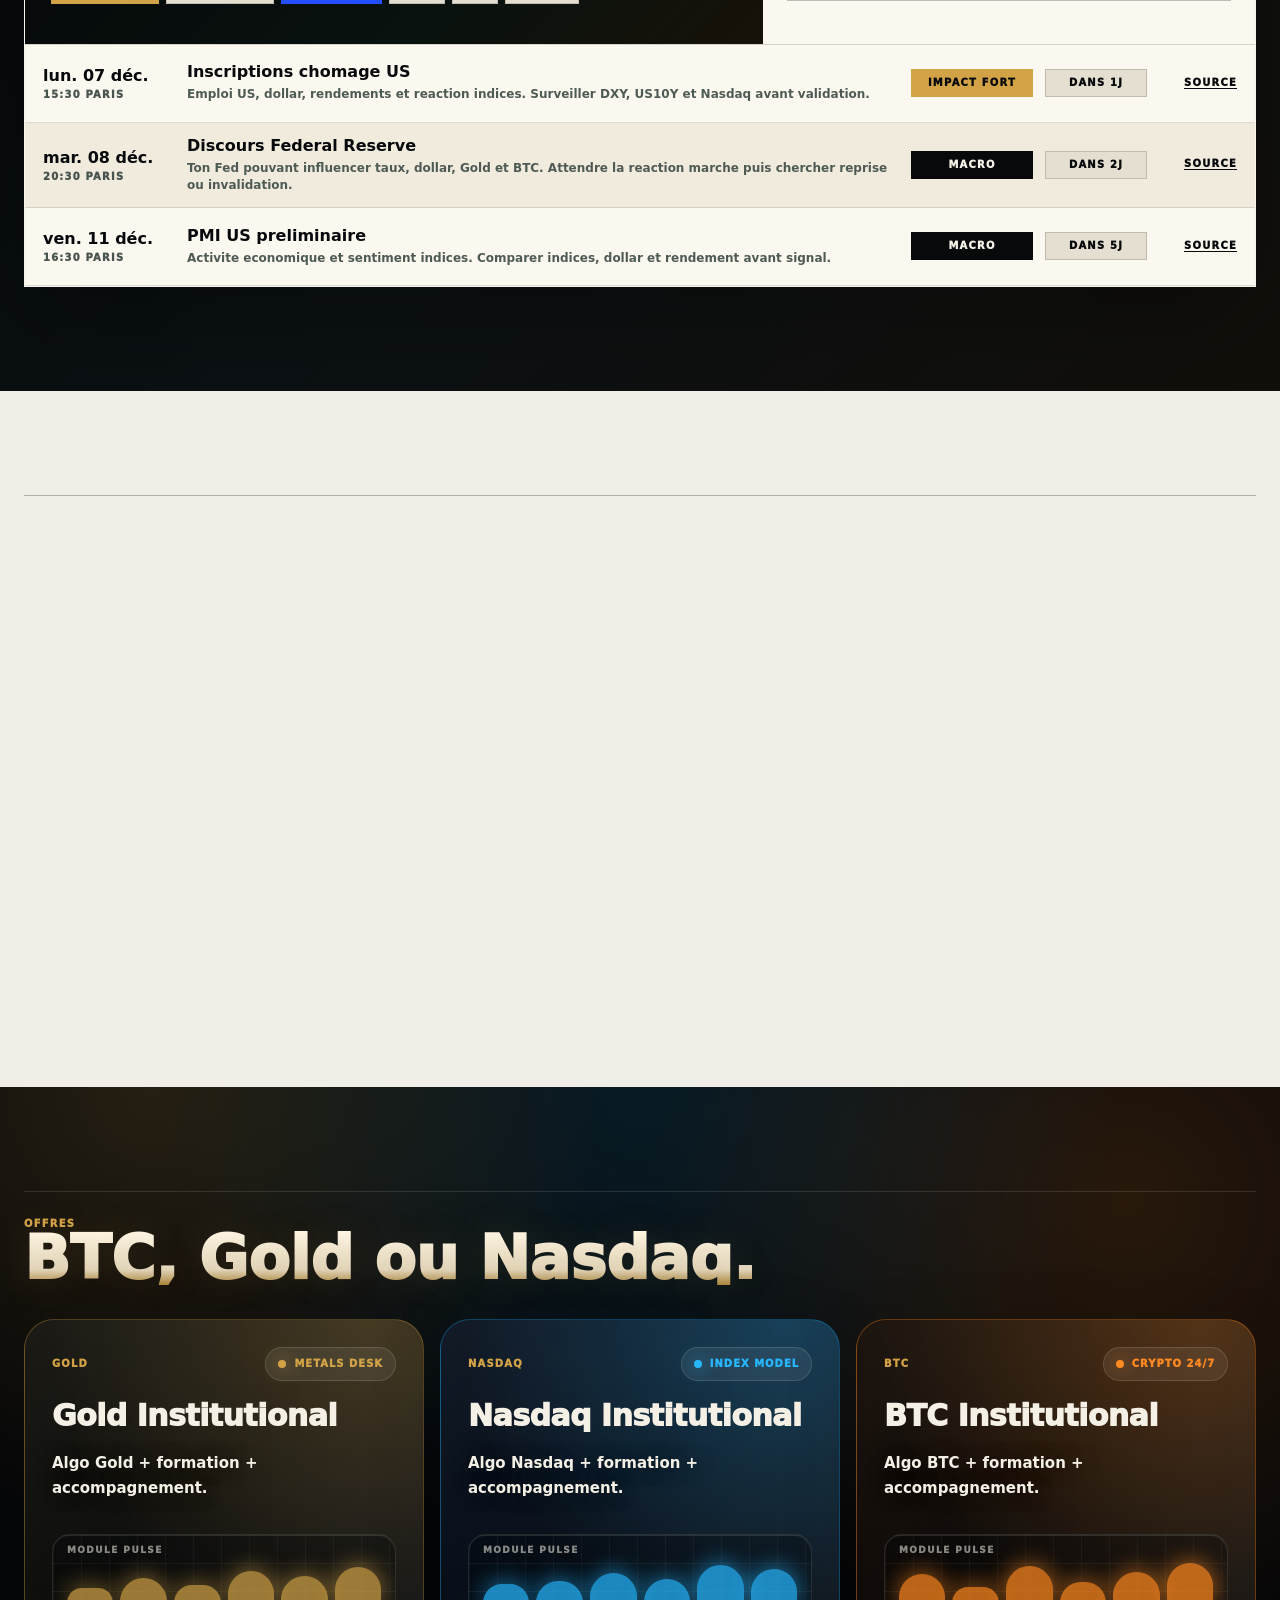
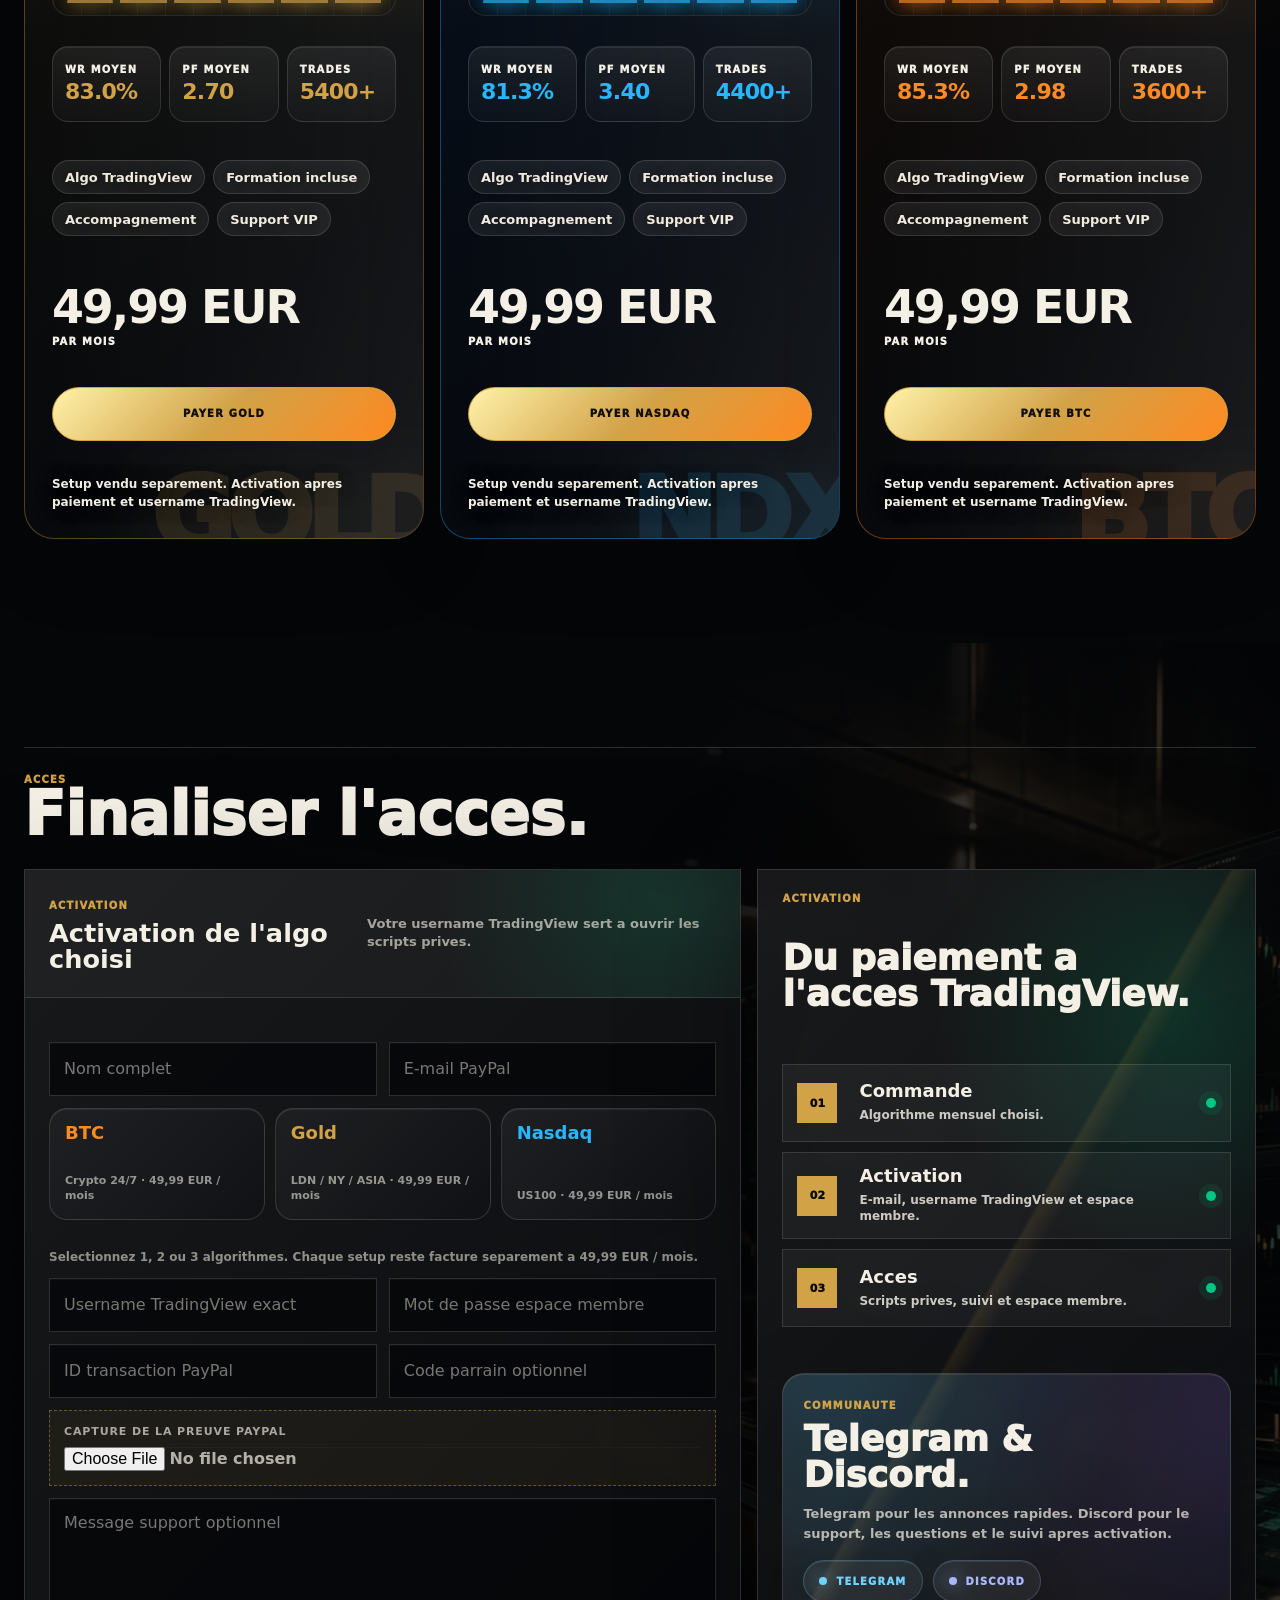
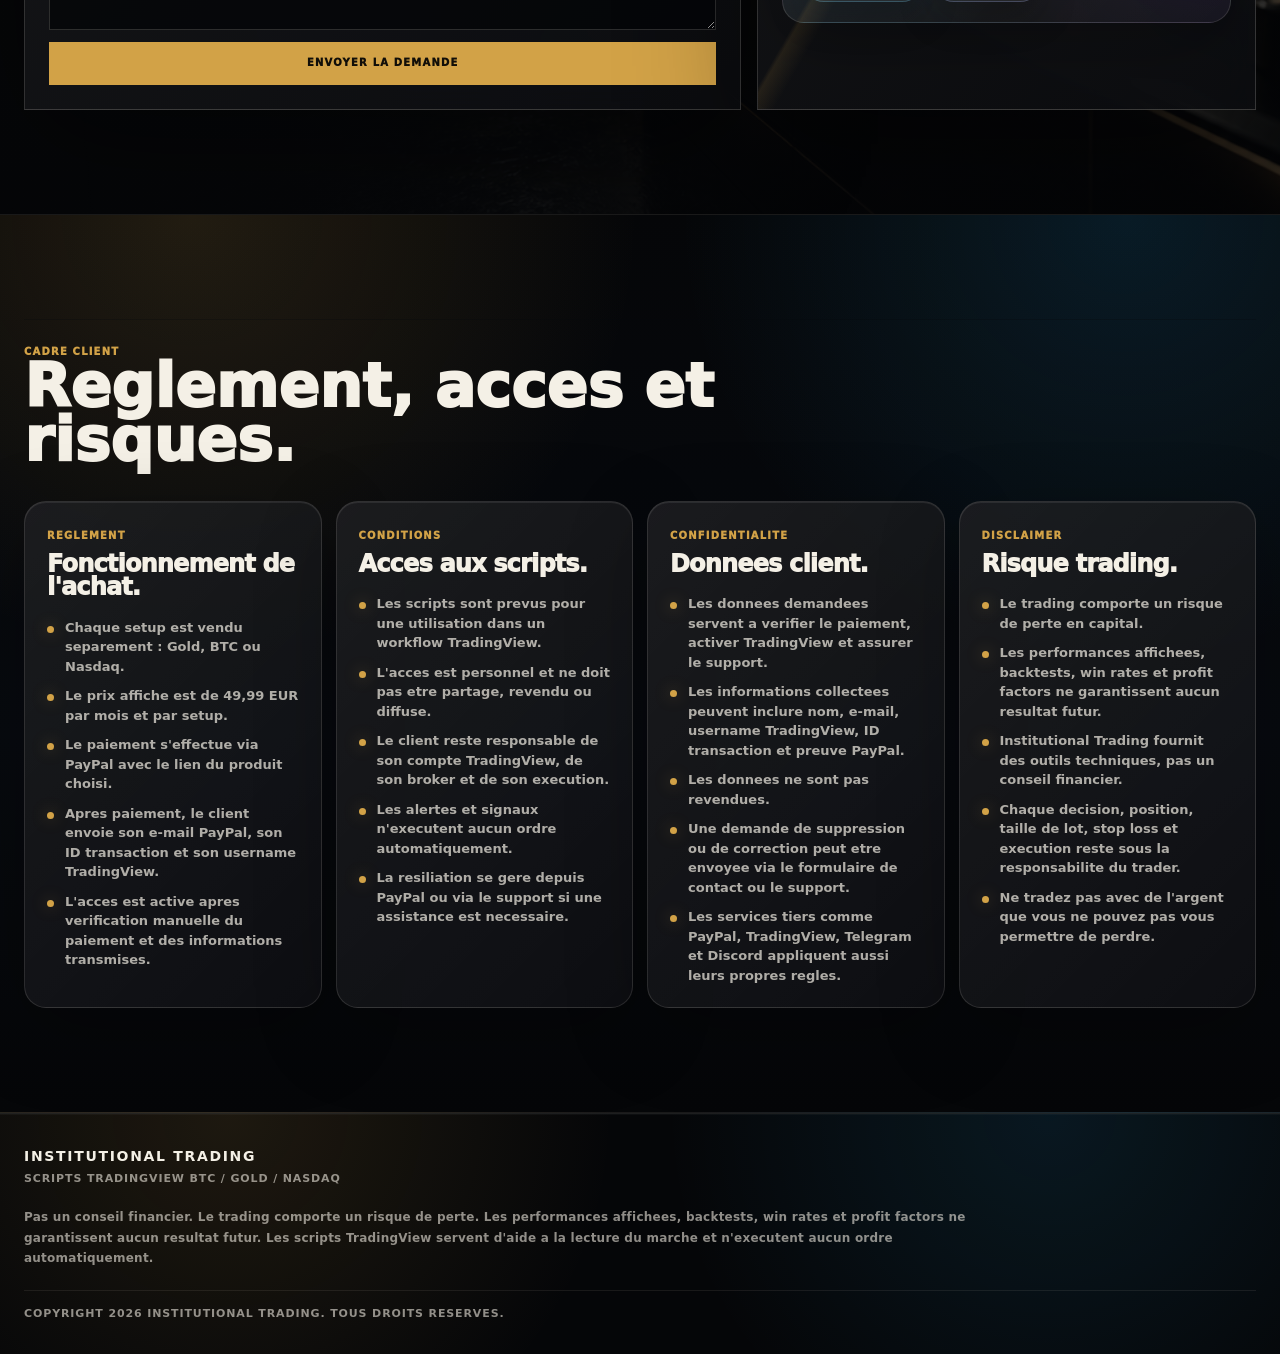
==== commit 2dfbcae3: "Reposition Vantage offer messaging" ====
--- a/index.html
+++ b/index.html
@@ -6440,27 +6440,27 @@
         <div class="section-head">
           <div data-reveal>
             <span class="eyebrow">Brokers & copy trading</span>
-            <h2>Tester, s'entrainer, puis executer dans un cadre propre.</h2>
+            <h2>Acces broker, bonus et execution dans un cadre propre.</h2>
           </div>
-          <p class="lead" data-reveal>Deux portes d'entree selon le profil : compte demo Vantage pour progresser sans risque, ou Copy Trading Gold X via PU Prime pour suivre automatiquement mes positions sur Gold.</p>
+          <p class="lead" data-reveal>Vantage sert d'acces officiel au reseau avec bonus possibles et accompagnement. Le compte demo reste un plus pour tester sans risque. PU Prime permet d'acceder au Copy Trading Gold X.</p>
         </div>
         <div class="broker-grid">
-          <article class="broker-card vantage" data-watermark="DEMO" data-reveal>
+          <article class="broker-card vantage" data-watermark="VANTAGE" data-reveal>
             <div class="broker-top">
               <div class="broker-logo">
-                <span class="eyebrow">Compte demo gratuit</span>
+                <span class="eyebrow">Broker officiel reseau</span>
                 <strong>VantageFX</strong>
               </div>
-              <span class="broker-status"><i></i> Marche reel demo</span>
+              <span class="broker-status"><i></i> Demo disponible en plus</span>
             </div>
             <div class="broker-hero">
-              <h3>Demarrez sans risque, testez la plateforme et vos strategies.</h3>
-              <p>Pour decouvrir le trading, tester la plateforme ou s'entrainer serieusement sans risque, ouvrez votre compte demo via mon lien officiel. Compatible avec mes formations, analyses et workflows TradingView.</p>
+              <h3>Rejoignez le reseau Vantage via le lien officiel.</h3>
+              <p>Pour beneficier des avantages, ouvrir un compte et rester connecte au cadre de formation, vous devez passer par mon lien officiel VantageFX et indiquer le recommandant. Le compte demo gratuit reste disponible pour decouvrir la plateforme, tester vos strategies et vous entrainer sans risque.</p>
               <div class="broker-chips">
-                <div class="broker-chip"><span>Avantage</span><strong>Compte demo gratuit</strong></div>
-                <div class="broker-chip"><span>Conditions</span><strong>Marche reel simule</strong></div>
-                <div class="broker-chip"><span>Formation</span><strong>Ideal pour apprendre</strong></div>
+                <div class="broker-chip"><span>Acces</span><strong>Lien officiel</strong></div>
                 <div class="broker-chip"><span>Recommandant</span><strong>dimeh0618</strong></div>
+                <div class="broker-chip"><span>Bonus reel</span><strong>Jusqu'a 150 EUR</strong></div>
+                <div class="broker-chip"><span>Plus</span><strong>Compte demo gratuit</strong></div>
               </div>
               <div class="broker-visual" style="--line-color:#22d3ee" aria-hidden="true">
                 <svg viewBox="0 0 900 300" preserveAspectRatio="none">
@@ -6469,16 +6469,16 @@
                 </svg>
               </div>
               <div class="broker-bonus">
-                <span class="bonus-value">150 EUR</span>
+                <span class="bonus-value">500 EUR</span>
                 <div>
-                  <strong>Bonus actuel selon offres disponibles.</strong>
-                  <span>Si vous ouvrez ensuite un compte reel, vous pouvez actuellement obtenir jusqu'a 150 EUR offerts pour un depot de 500 EUR minimum. Pour tout depot de 500 EUR ou plus, 1 mois de bot est offert.</span>
+                  <strong>Depot reel : bonus + bot offert.</strong>
+                  <span>Si vous ouvrez un compte reel, vous pouvez actuellement obtenir jusqu'a 150 EUR offerts pour un depot de 500 EUR minimum selon les offres disponibles. Pour tout depot de 500 EUR ou plus, 1 mois de bot est offert.</span>
                 </div>
               </div>
             </div>
             <div class="broker-actions">
-              <a class="btn gold" href="#contact">Recevoir le lien officiel Vantage</a>
-              <span class="broker-note">Le lien officiel et le code recommandant doivent etre utilises pour rejoindre le reseau.</span>
+              <a class="btn gold" href="#contact">Rejoindre le reseau Vantage</a>
+              <span class="broker-note">La demo est un avantage secondaire. Pour les bonus et le reseau, le lien officiel + recommandant dimeh0618 sont indispensables.</span>
             </div>
           </article>
 
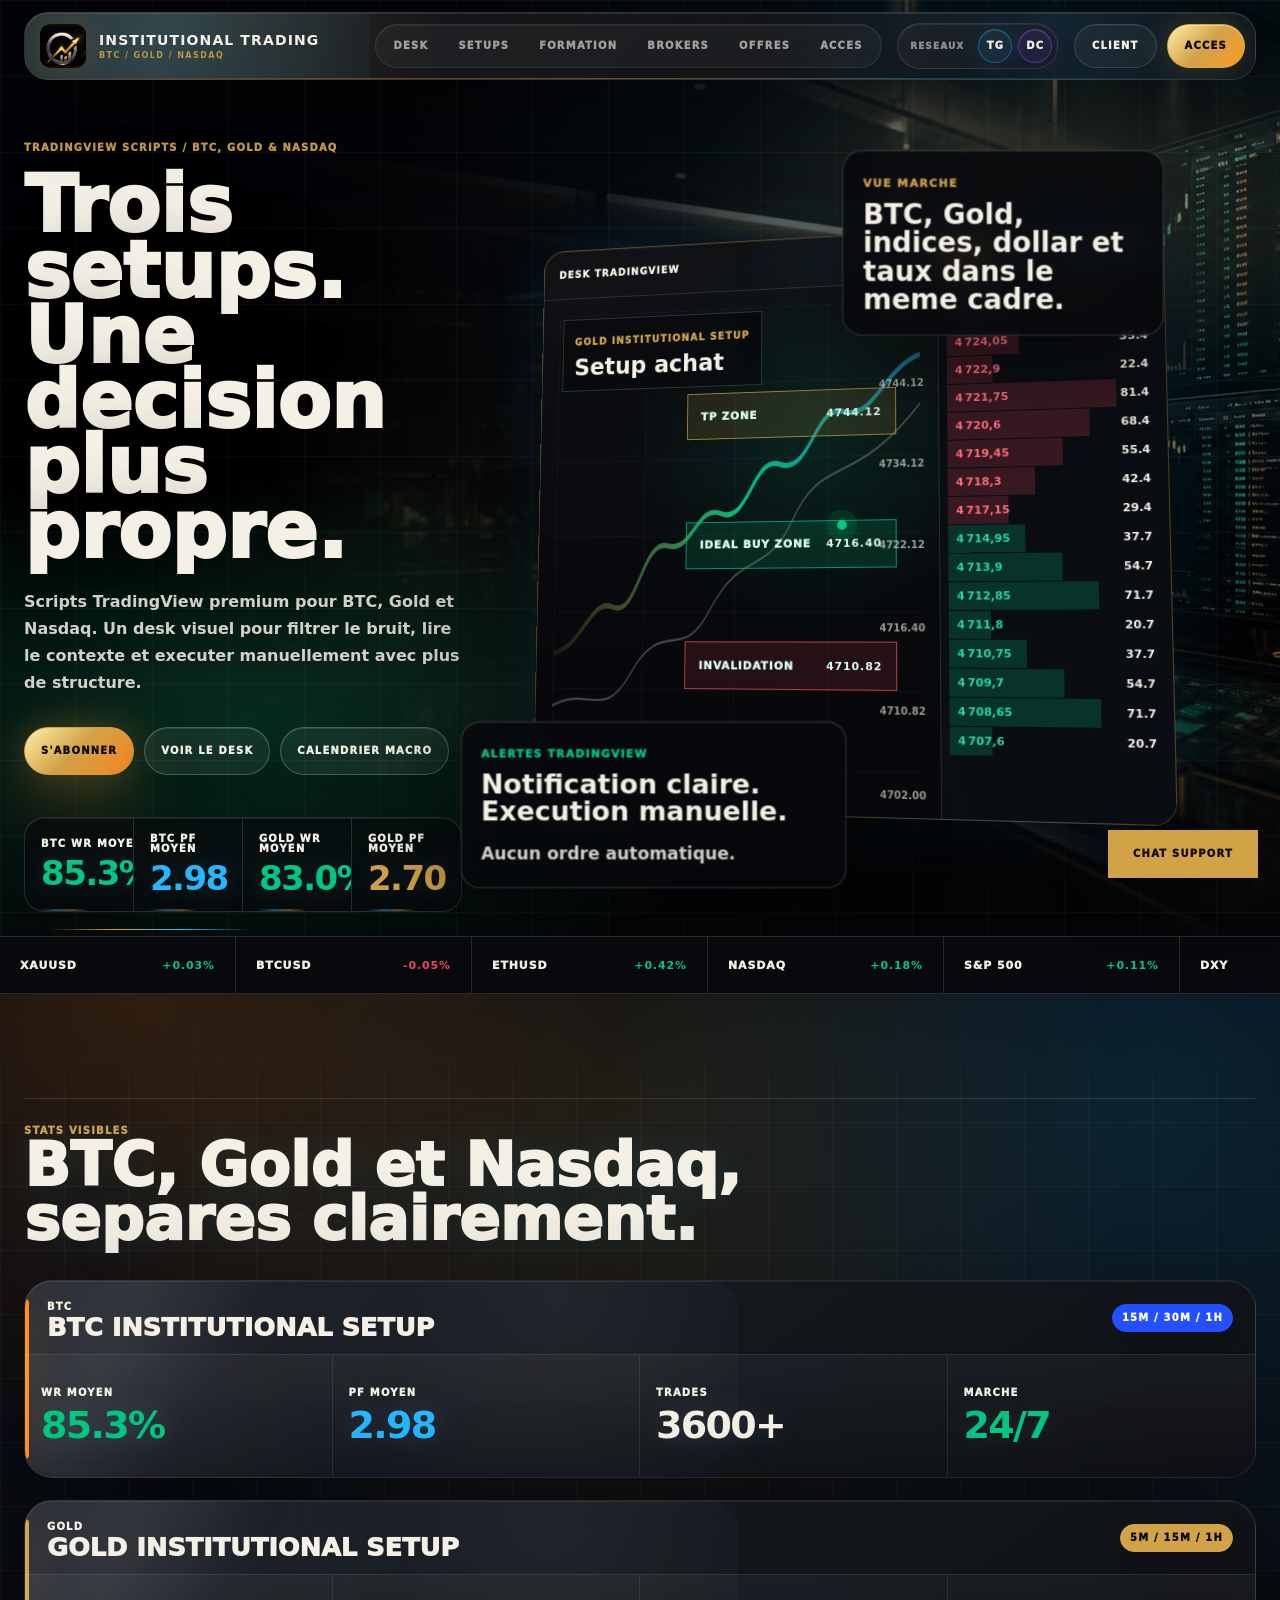
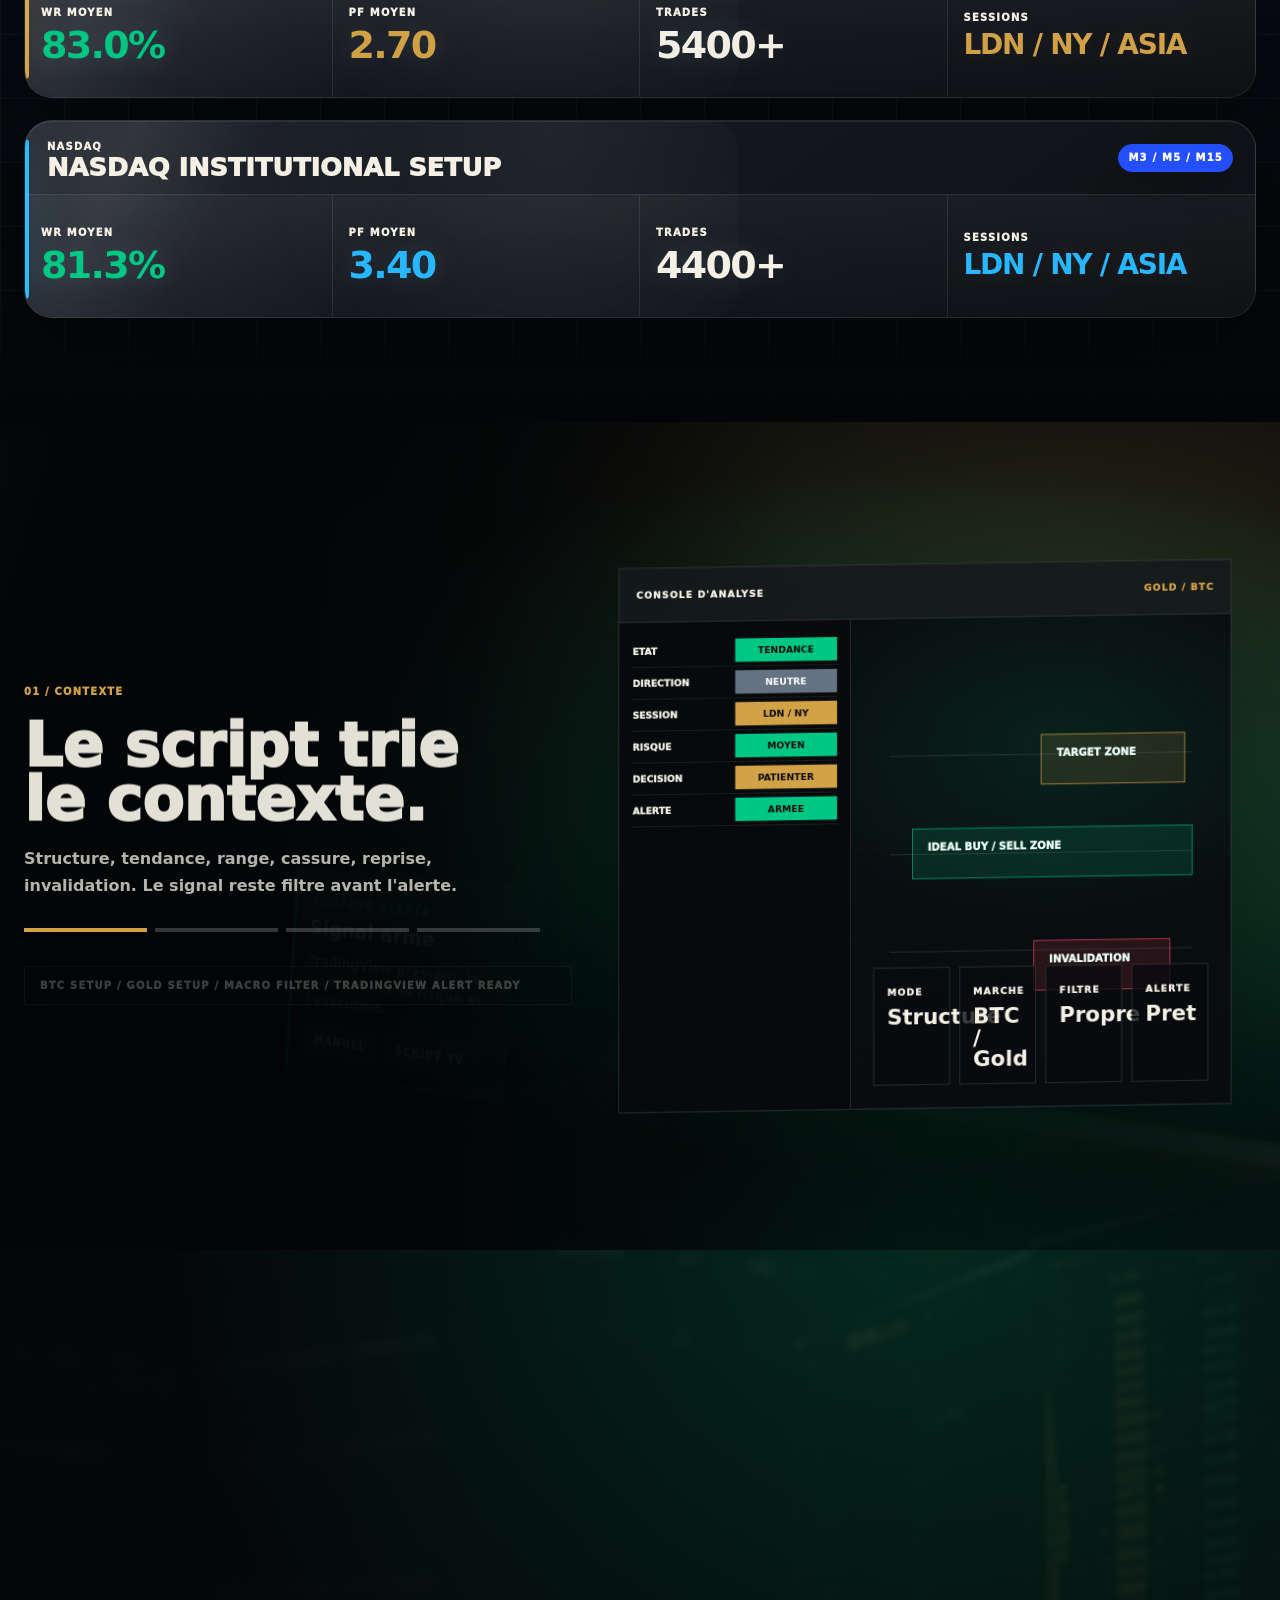
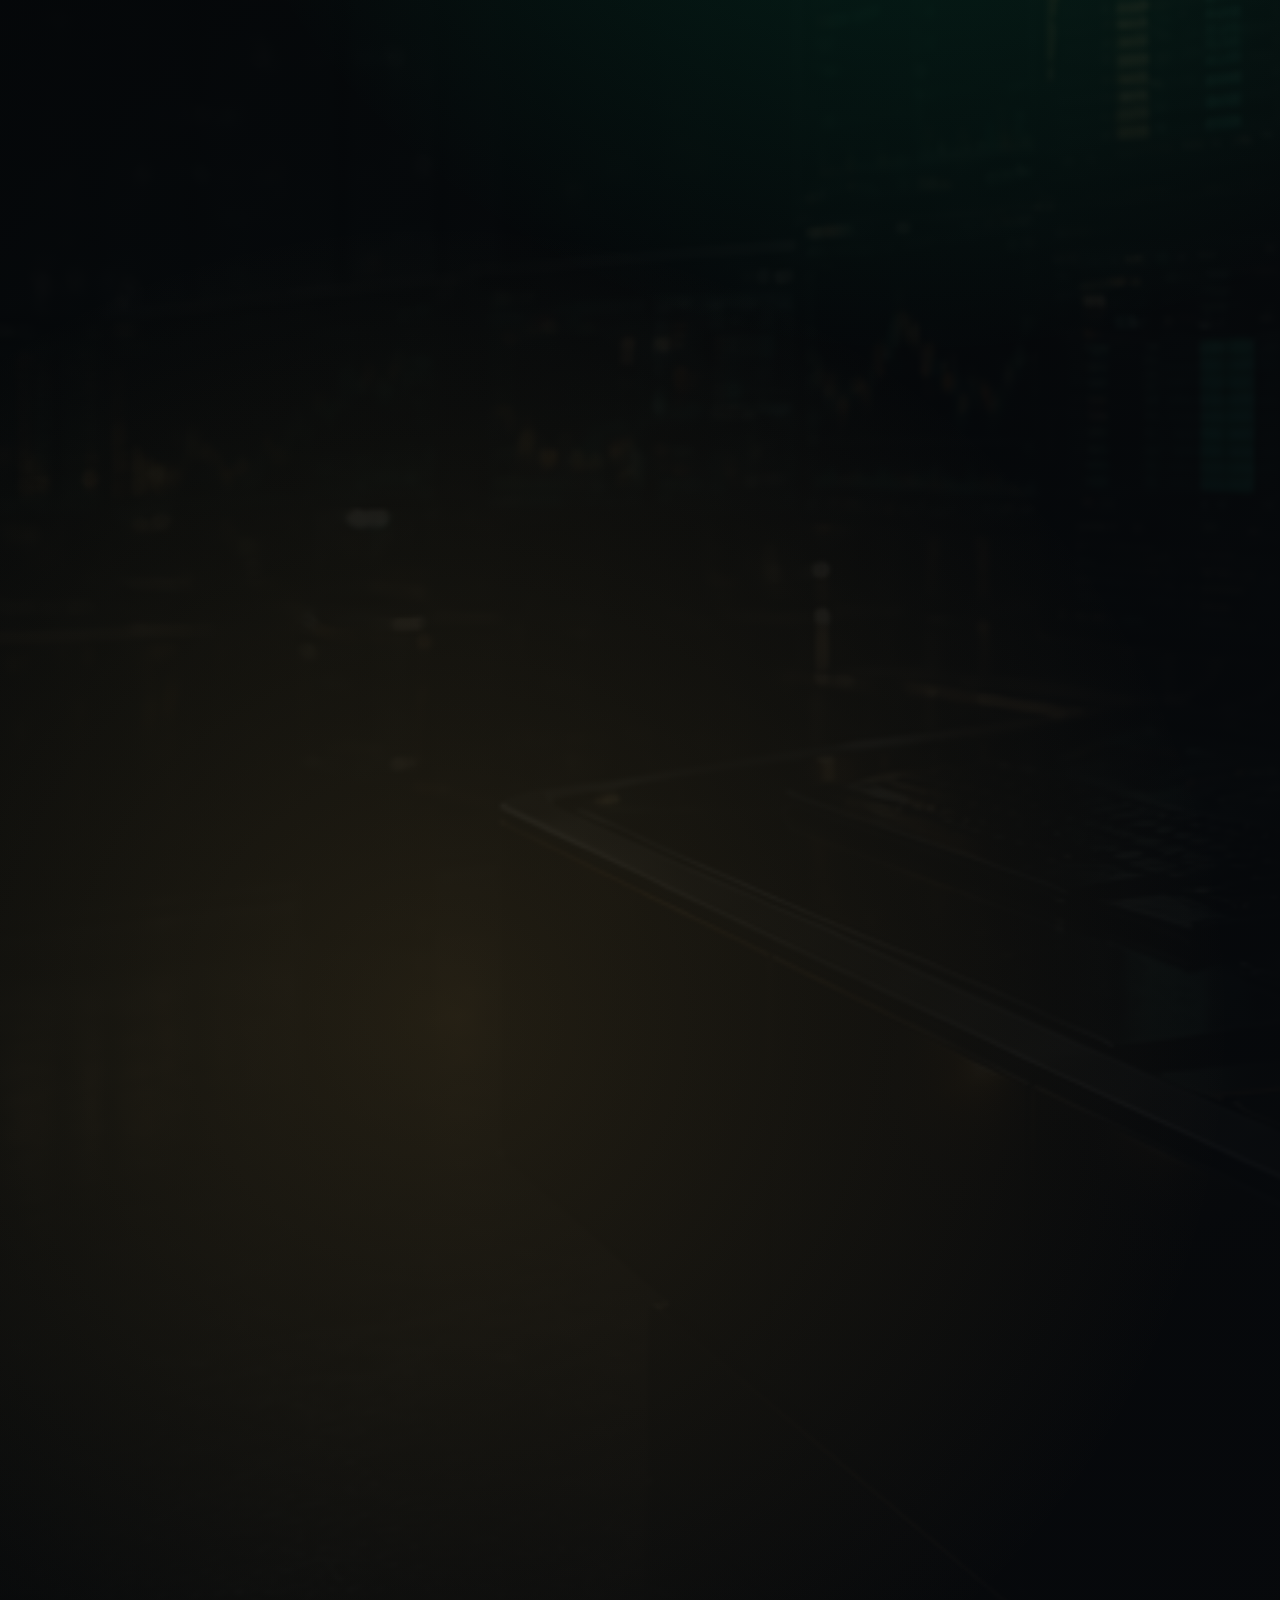
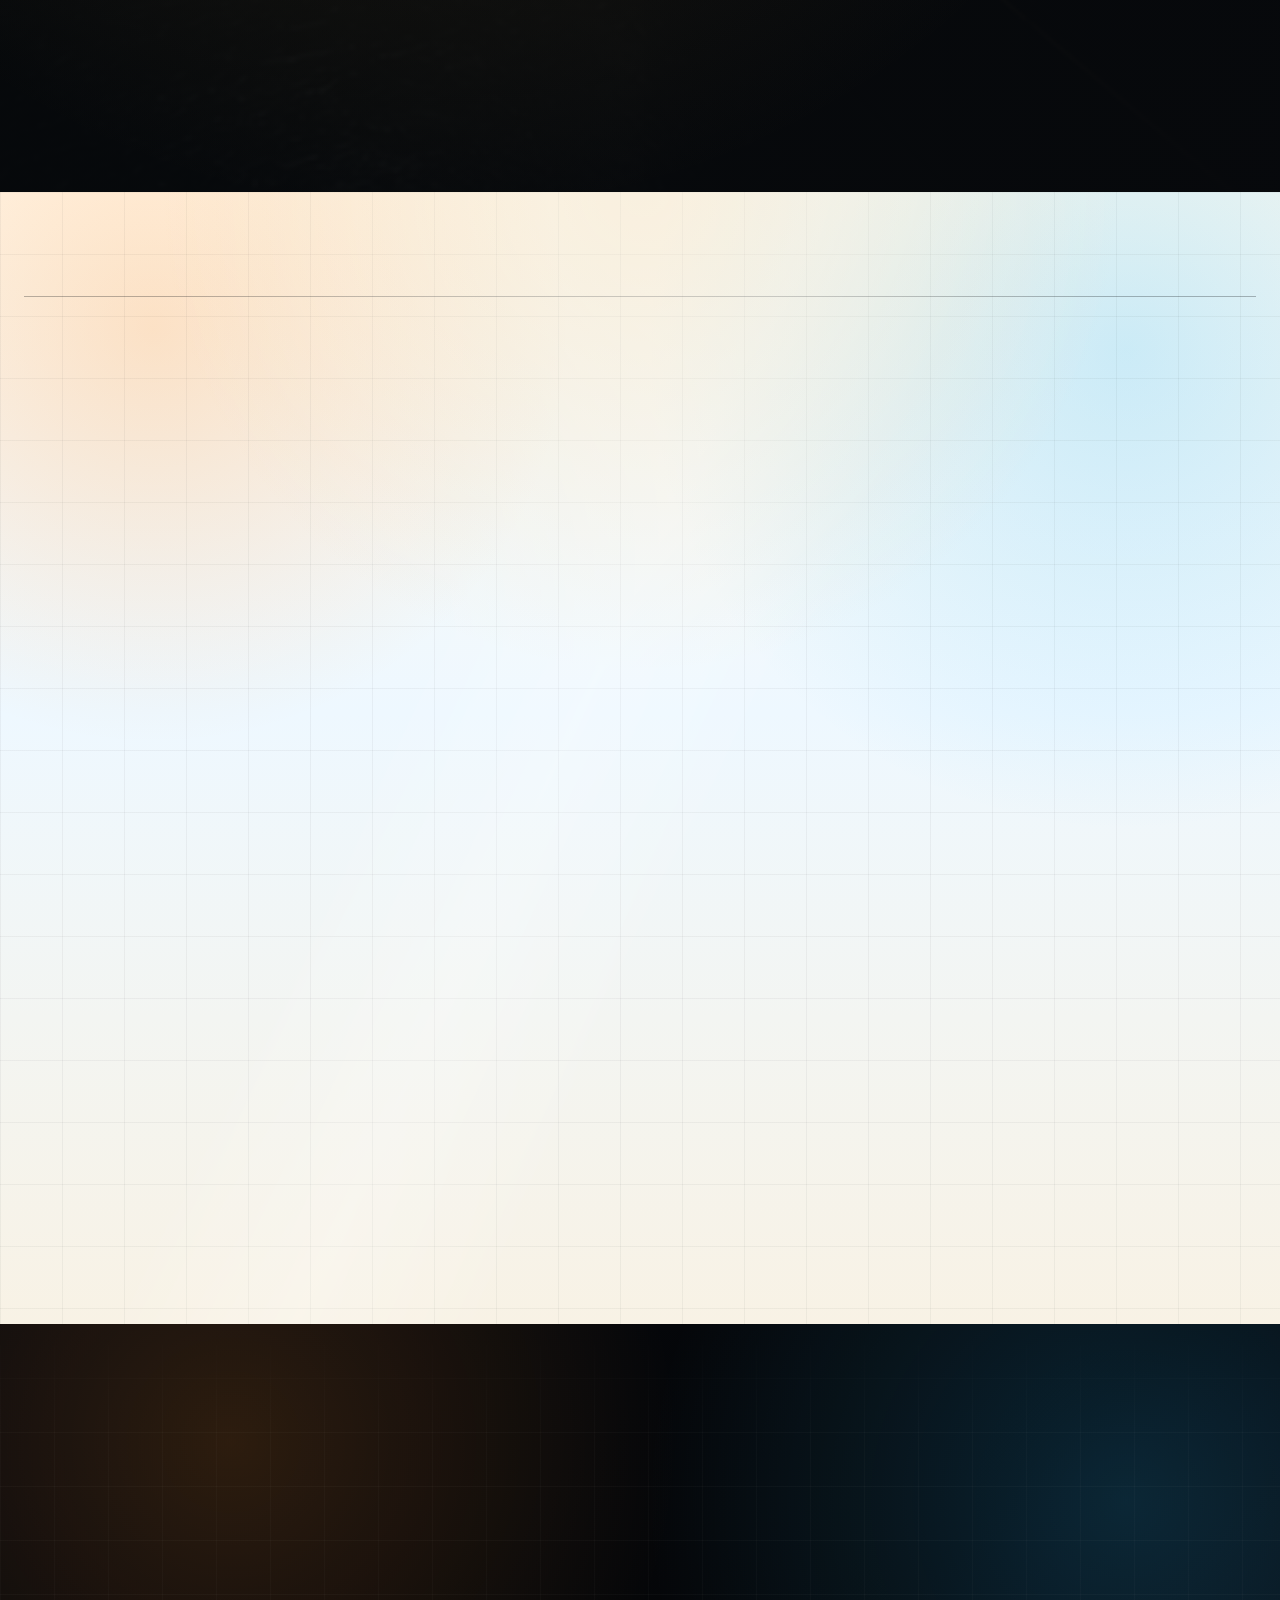
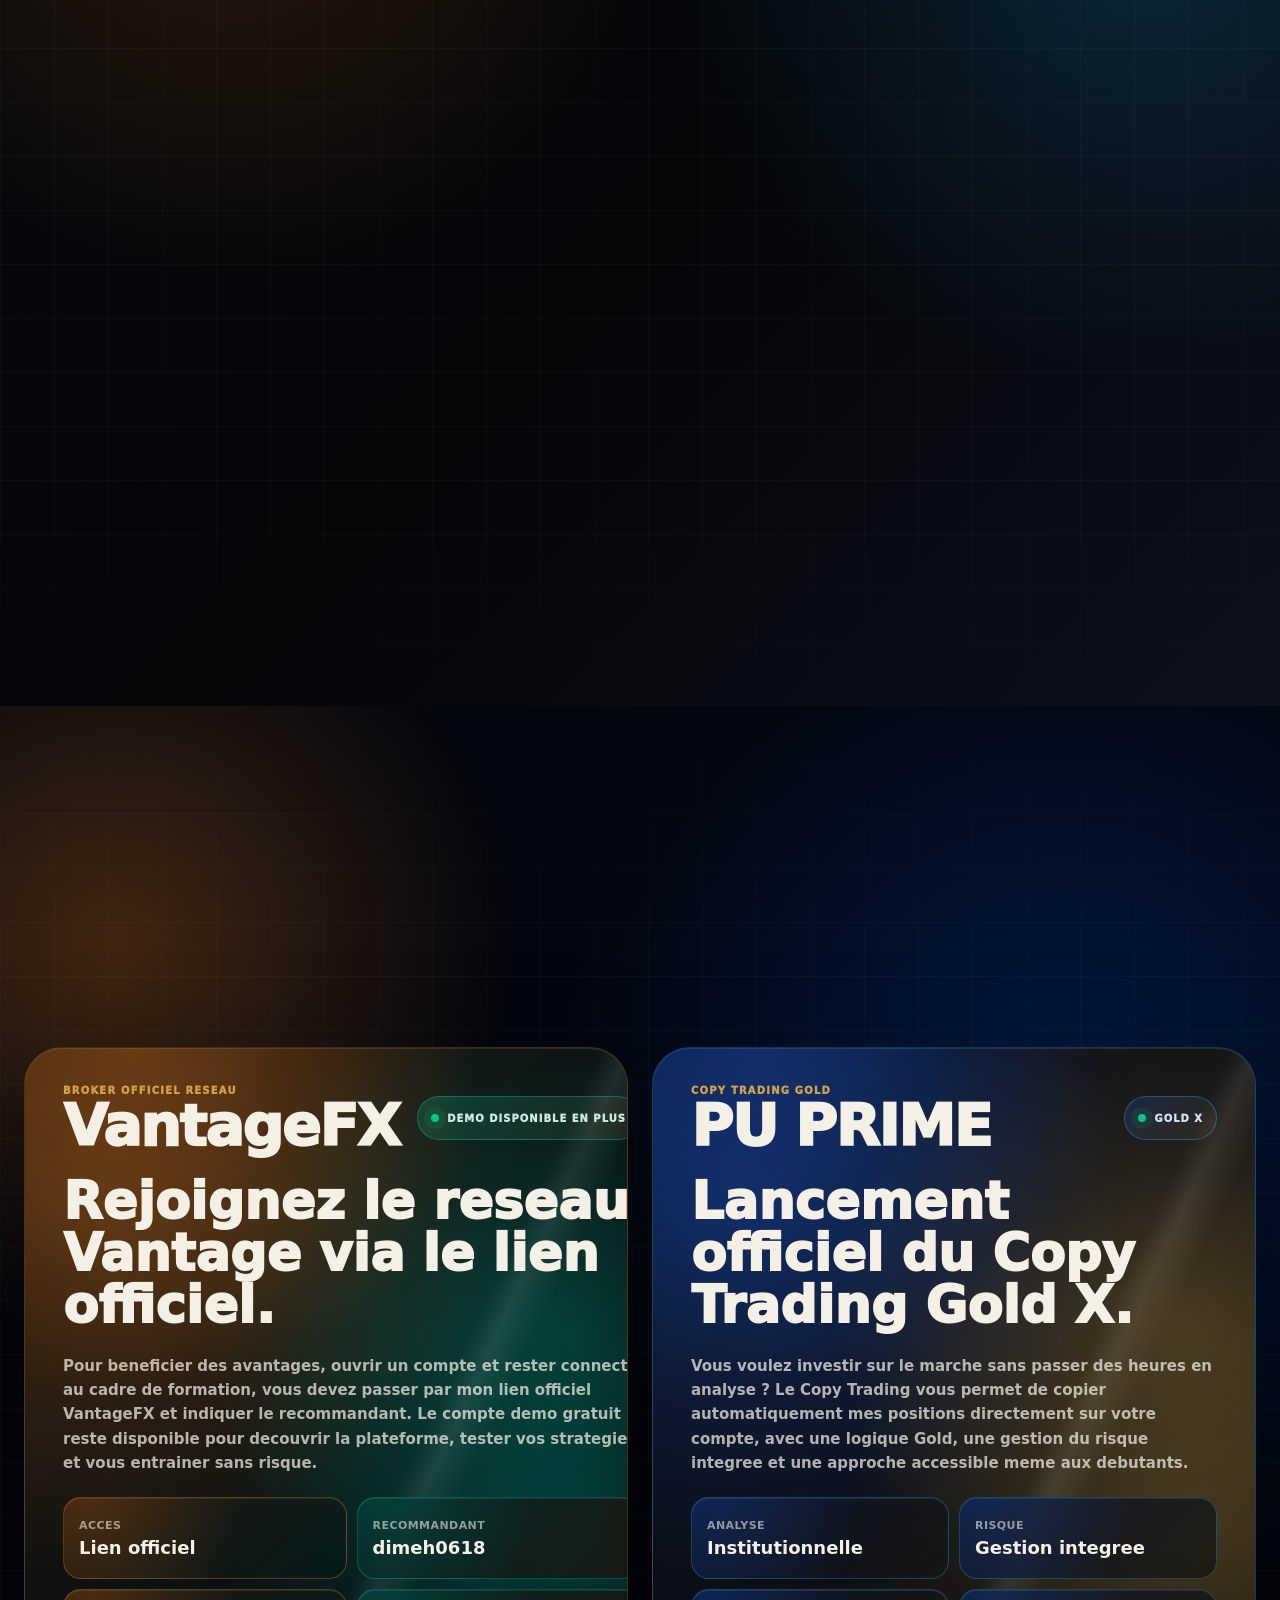
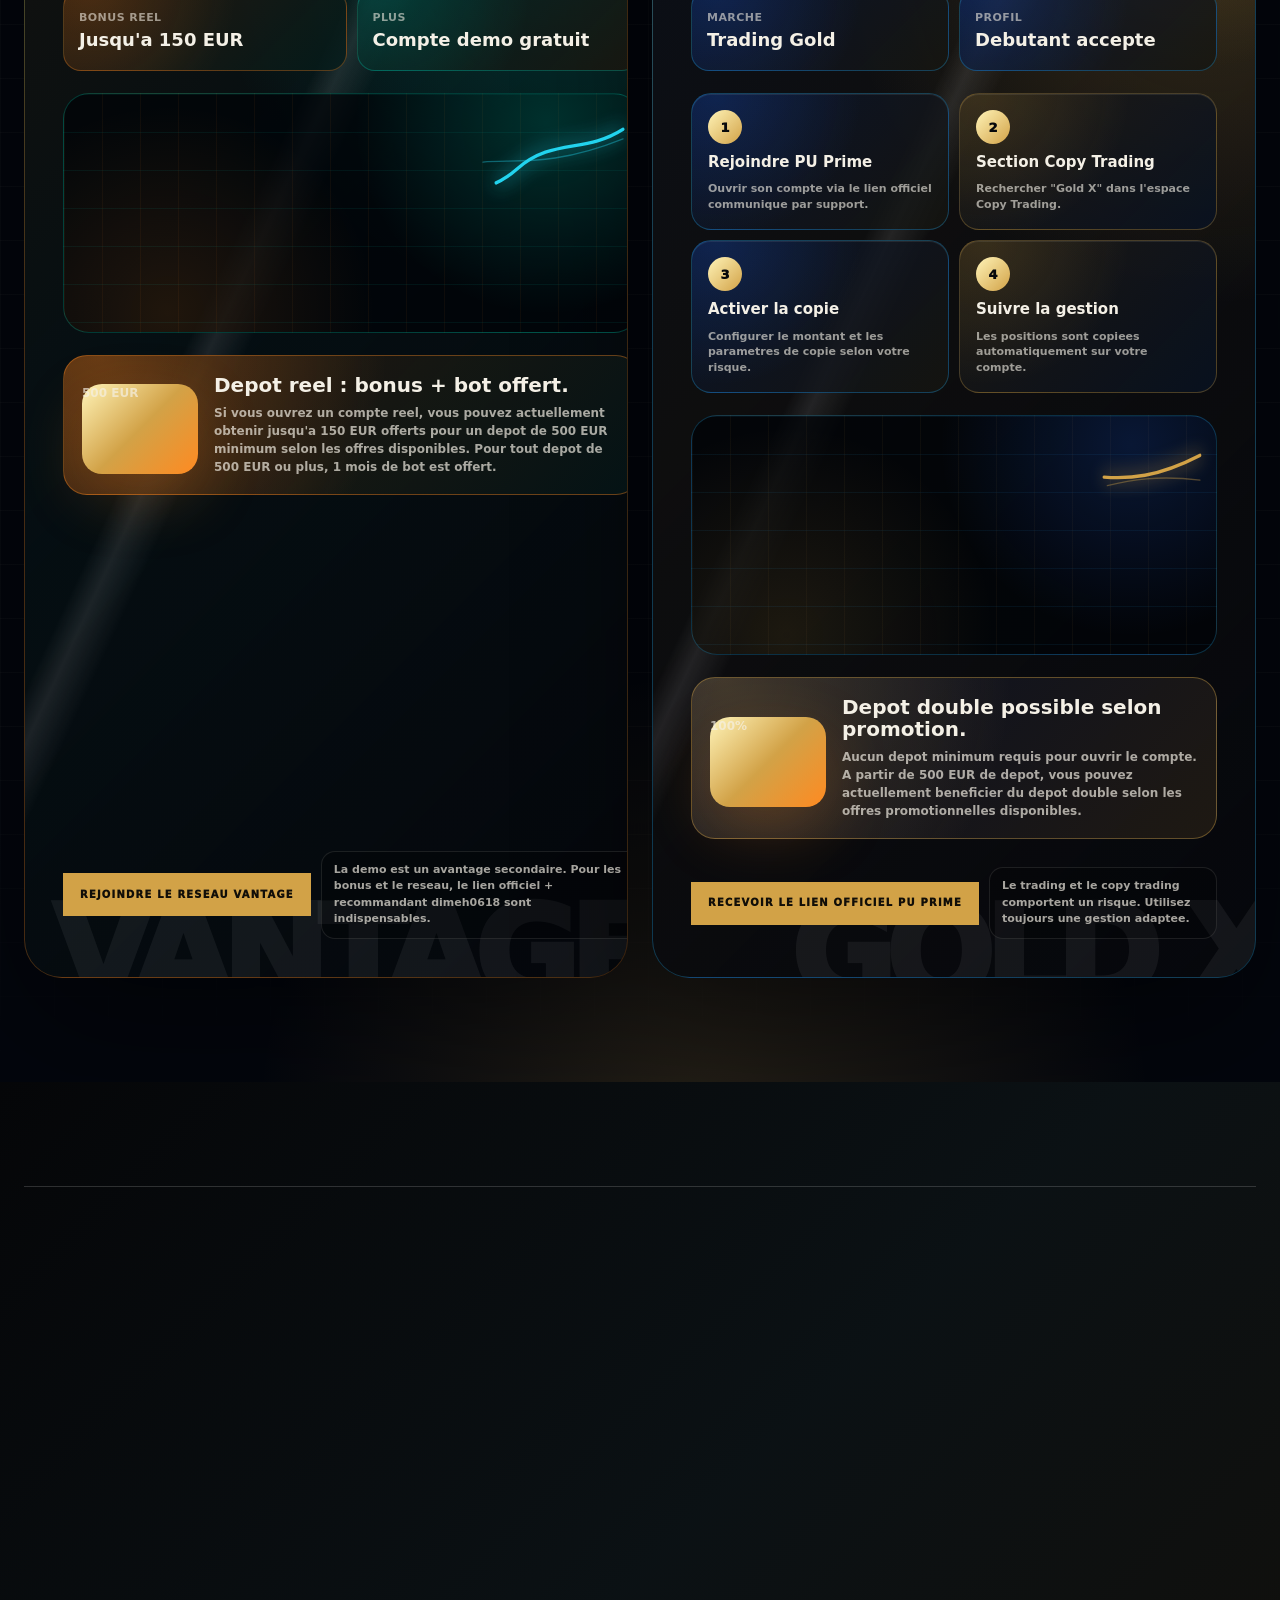
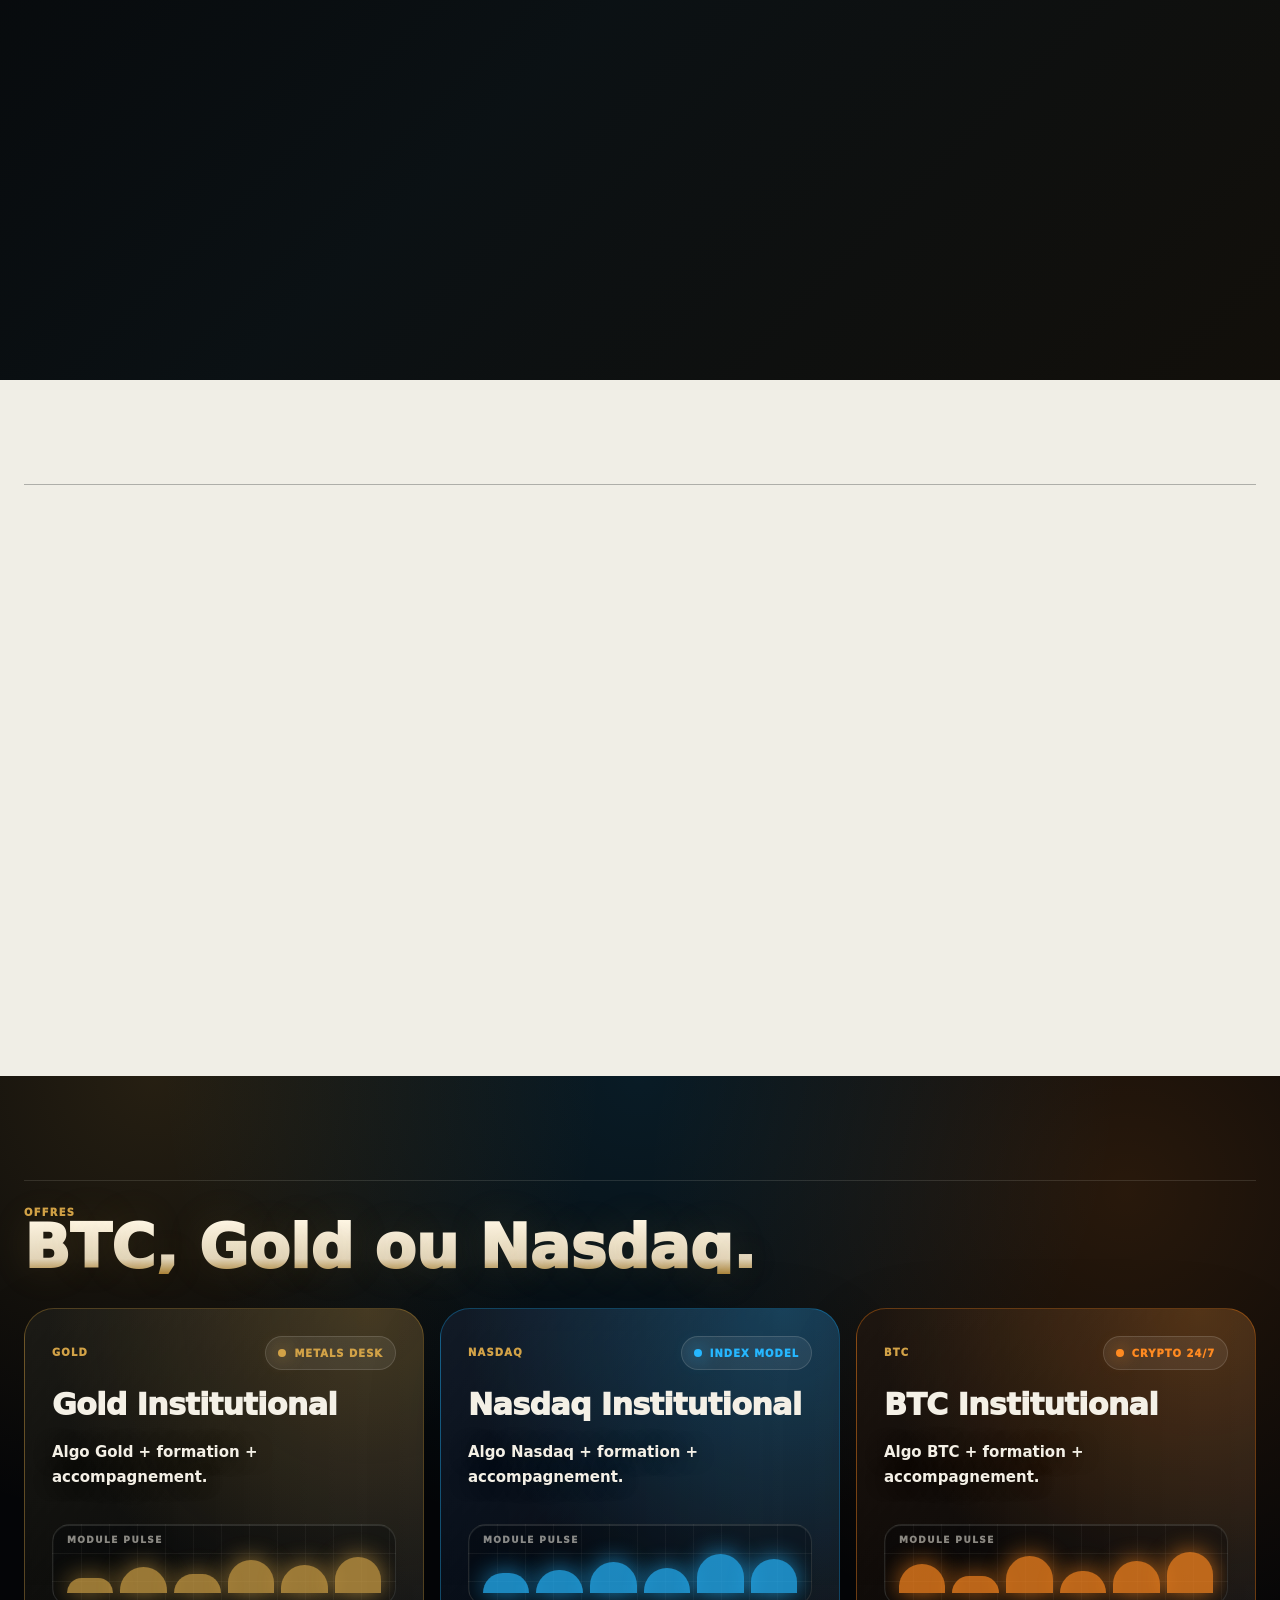
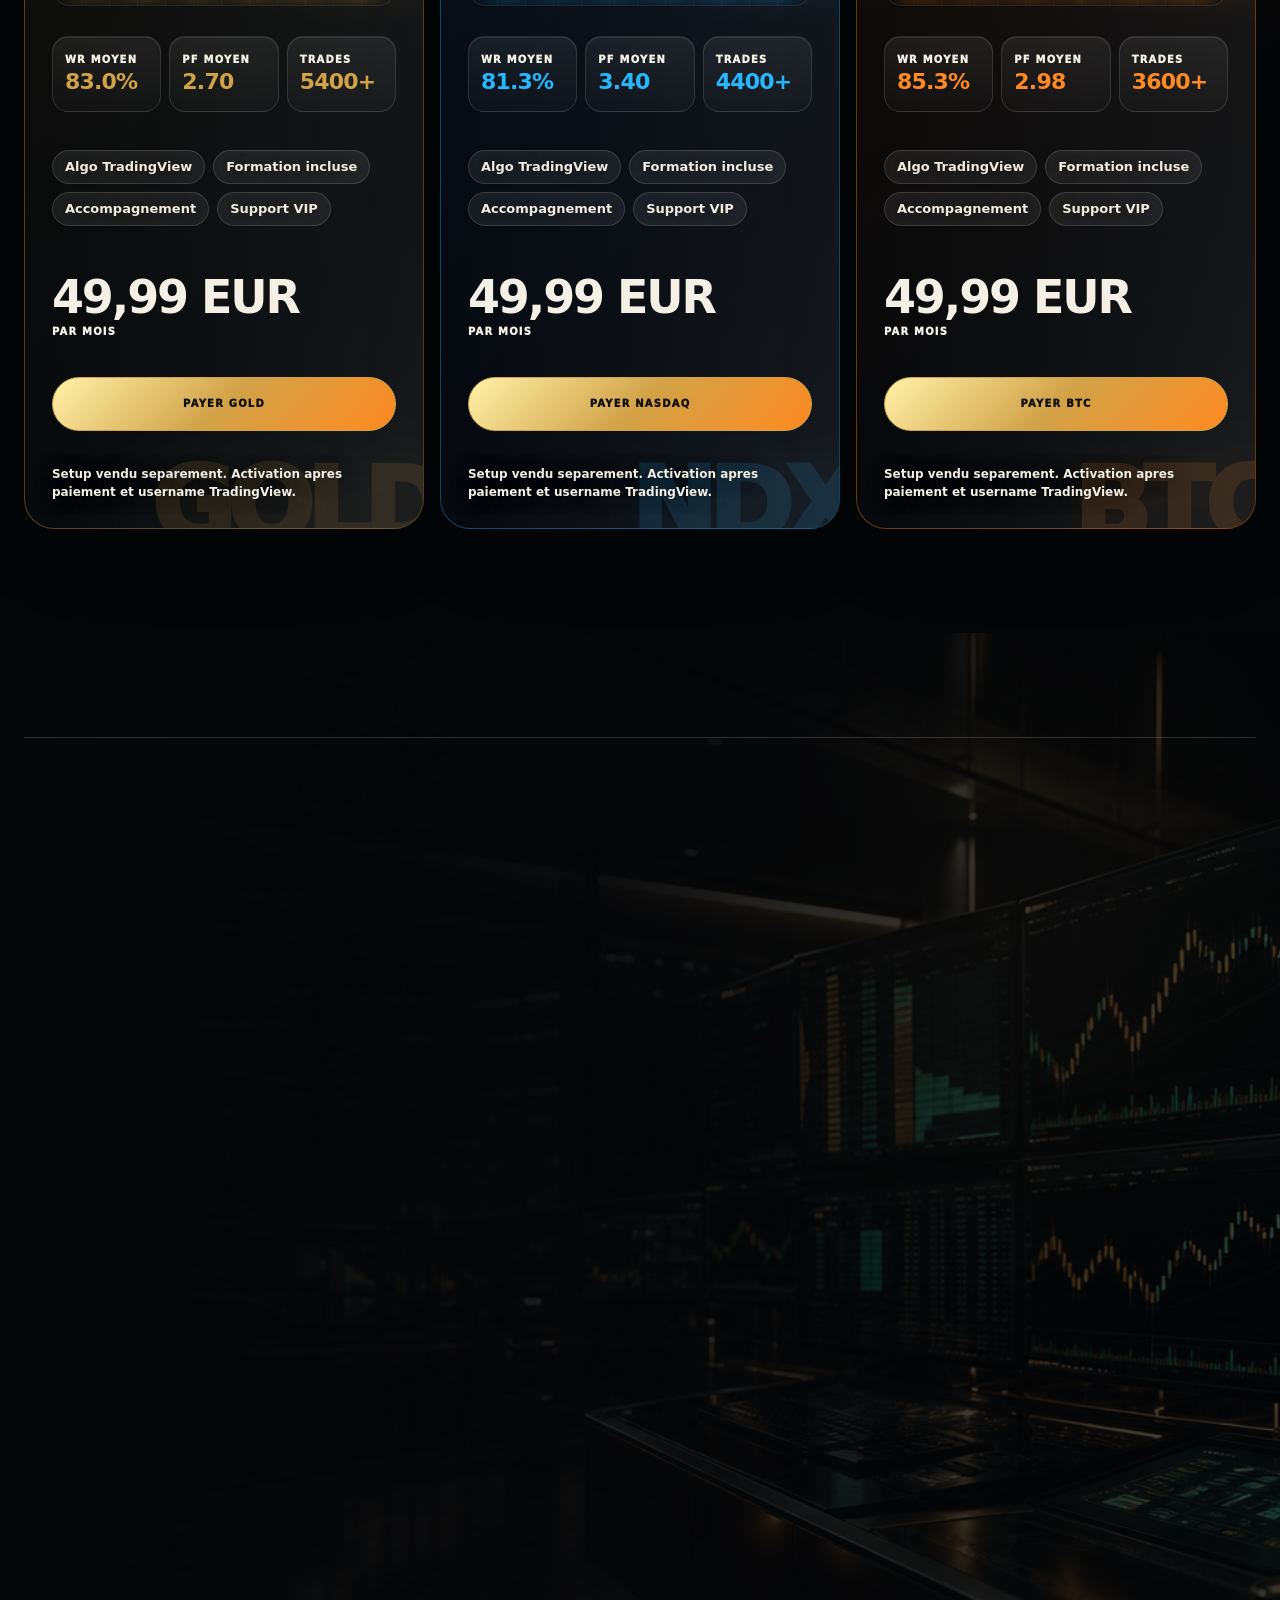
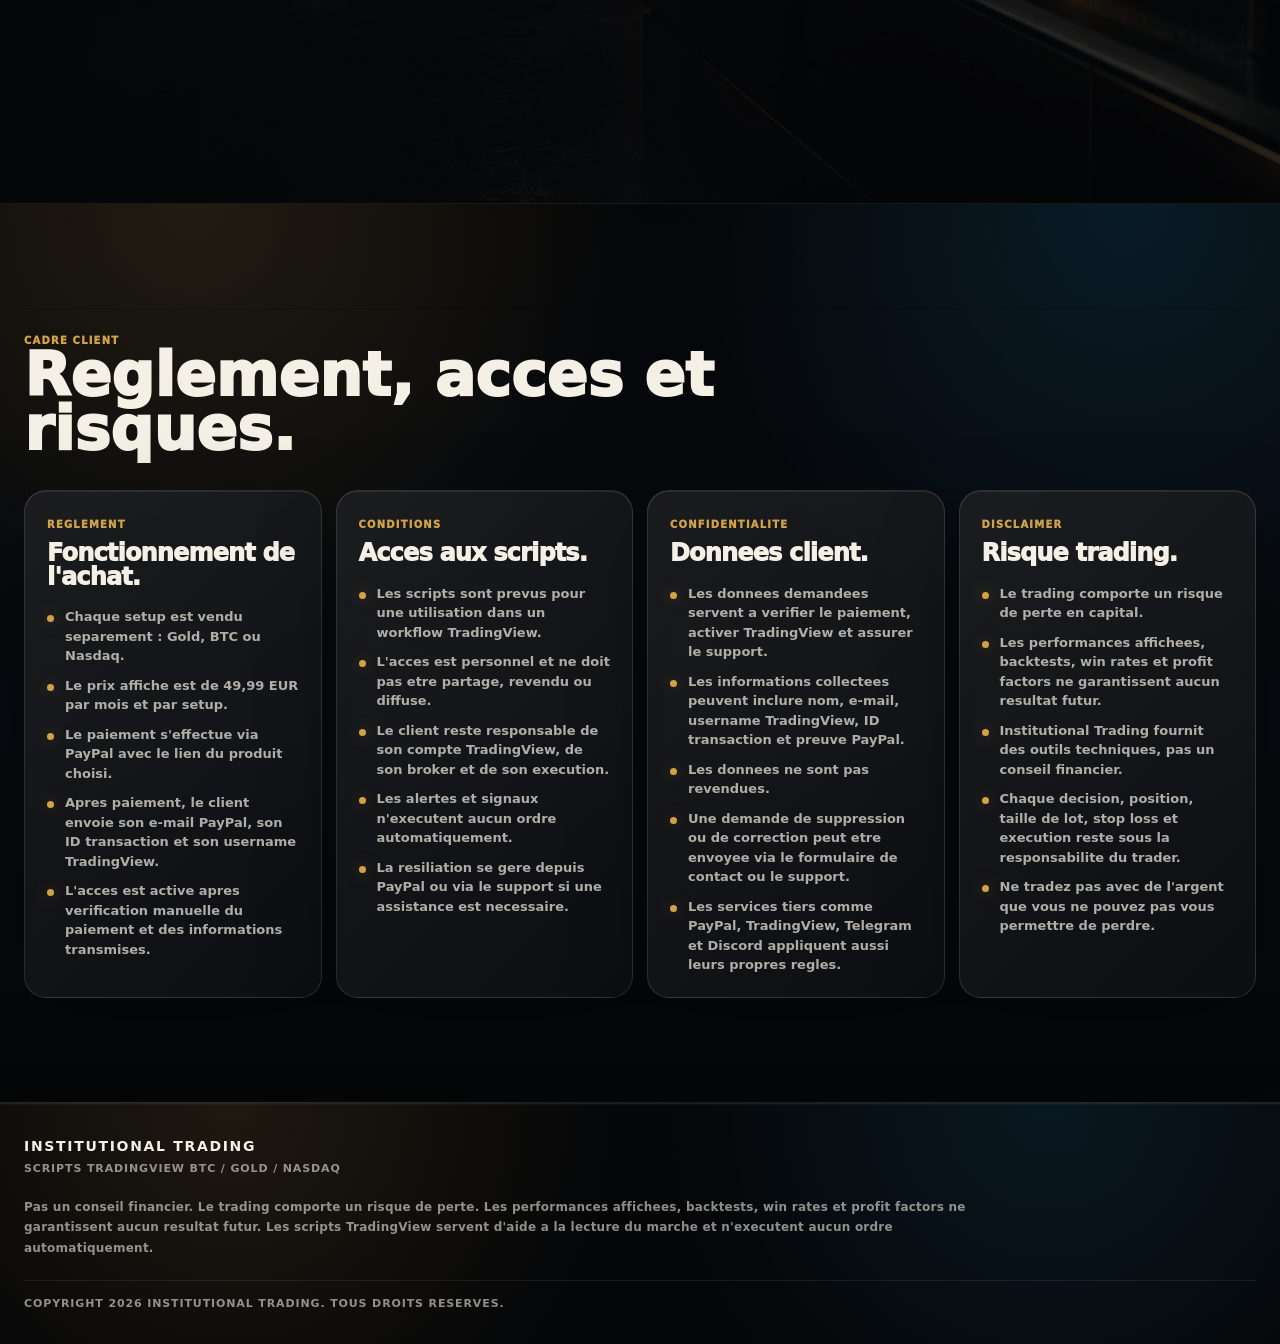
==== commit 74affbef: "Polish broker cards styling" ====
--- a/index.html
+++ b/index.html
@@ -4264,8 +4264,9 @@
       border: 1px solid rgba(244,240,230,.14);
       border-radius: 38px;
       background:
-        linear-gradient(135deg, rgba(255,255,255,.10), rgba(255,255,255,.025)),
-        rgba(6,8,12,.84);
+        linear-gradient(135deg, rgba(255,255,255,.085), rgba(255,255,255,.018)),
+        linear-gradient(180deg, rgba(255,255,255,.035), transparent 38%),
+        rgba(5,7,12,.92);
       box-shadow: 0 46px 130px rgba(0,0,0,.48), inset 0 1px 0 rgba(255,255,255,.1);
       overflow: hidden;
       transform: translateZ(0);
@@ -4309,14 +4310,24 @@
 
     .broker-card.vantage {
       --broker-a: rgba(255,138,33,.28);
-      --broker-b: rgba(34,211,238,.18);
+      --broker-b: rgba(0,219,189,.20);
       border-color: rgba(255,138,33,.26);
+      background:
+        radial-gradient(circle at 14% 10%, rgba(255,138,33,.22), transparent 24rem),
+        radial-gradient(circle at 92% 32%, rgba(0,219,189,.18), transparent 23rem),
+        linear-gradient(135deg, rgba(255,138,33,.085), rgba(0,219,189,.035) 48%, rgba(5,7,12,.94)),
+        #05070c;
     }
 
     .broker-card.puprime {
-      --broker-a: rgba(38,183,255,.24);
+      --broker-a: rgba(38,107,255,.26);
       --broker-b: rgba(210,162,71,.26);
       border-color: rgba(38,183,255,.28);
+      background:
+        radial-gradient(circle at 14% 10%, rgba(38,107,255,.24), transparent 24rem),
+        radial-gradient(circle at 92% 32%, rgba(210,162,71,.20), transparent 23rem),
+        linear-gradient(135deg, rgba(38,107,255,.075), rgba(210,162,71,.045) 48%, rgba(5,7,12,.94)),
+        #05070c;
     }
 
     .broker-top {
@@ -4356,6 +4367,18 @@
       white-space: nowrap;
     }
 
+    .broker-card.vantage .broker-status {
+      border-color: rgba(0,219,189,.34);
+      color: rgba(224,255,249,.9);
+      background: linear-gradient(135deg, rgba(0,219,189,.18), rgba(255,138,33,.08));
+    }
+
+    .broker-card.puprime .broker-status {
+      border-color: rgba(38,183,255,.34);
+      color: rgba(225,240,255,.92);
+      background: linear-gradient(135deg, rgba(38,107,255,.18), rgba(210,162,71,.08));
+    }
+
     .broker-status i {
       width: 8px;
       height: 8px;
@@ -4399,6 +4422,39 @@
       border-radius: 18px;
     }
 
+    .broker-card.vantage .broker-chip {
+      border-color: rgba(255,138,33,.30);
+      background:
+        radial-gradient(circle at 10% 0, rgba(255,138,33,.18), transparent 9rem),
+        linear-gradient(135deg, rgba(255,138,33,.12), rgba(0,219,189,.07)),
+        rgba(5,8,12,.78);
+    }
+
+    .broker-card.puprime .broker-chip,
+    .broker-card.puprime .copy-step {
+      border-color: rgba(38,183,255,.28);
+      background:
+        radial-gradient(circle at 10% 0, rgba(38,107,255,.18), transparent 9rem),
+        linear-gradient(135deg, rgba(38,107,255,.12), rgba(210,162,71,.07)),
+        rgba(5,8,12,.78);
+    }
+
+    .broker-card.vantage .broker-chip:nth-child(even) {
+      border-color: rgba(0,219,189,.28);
+      background:
+        radial-gradient(circle at 10% 0, rgba(0,219,189,.15), transparent 9rem),
+        linear-gradient(135deg, rgba(0,219,189,.10), rgba(255,138,33,.08)),
+        rgba(5,8,12,.78);
+    }
+
+    .broker-card.puprime .copy-step:nth-child(even) {
+      border-color: rgba(210,162,71,.30);
+      background:
+        radial-gradient(circle at 10% 0, rgba(210,162,71,.16), transparent 9rem),
+        linear-gradient(135deg, rgba(210,162,71,.10), rgba(38,107,255,.08)),
+        rgba(5,8,12,.78);
+    }
+
     .broker-chip strong {
       color: var(--paper);
       font-size: 18px;
@@ -4416,7 +4472,7 @@
     .broker-visual {
       position: relative;
       min-height: 240px;
-      border: 1px solid rgba(244,240,230,.12);
+      border: 1px solid rgba(244,240,230,.14);
       border-radius: 26px;
       background:
         linear-gradient(rgba(244,240,230,.05) 1px, transparent 1px),
@@ -4424,6 +4480,28 @@
         rgba(1,3,7,.54);
       background-size: 38px 38px;
       overflow: hidden;
+    }
+
+    .broker-card.vantage .broker-visual {
+      border-color: rgba(0,219,189,.24);
+      background:
+        radial-gradient(circle at 84% 12%, rgba(0,219,189,.18), transparent 12rem),
+        radial-gradient(circle at 18% 92%, rgba(255,138,33,.12), transparent 13rem),
+        linear-gradient(rgba(0,219,189,.07) 1px, transparent 1px),
+        linear-gradient(90deg, rgba(255,138,33,.05) 1px, transparent 1px),
+        rgba(1,3,7,.72);
+      background-size: auto, auto, 38px 38px, 38px 38px, auto;
+    }
+
+    .broker-card.puprime .broker-visual {
+      border-color: rgba(38,183,255,.24);
+      background:
+        radial-gradient(circle at 84% 12%, rgba(38,107,255,.18), transparent 12rem),
+        radial-gradient(circle at 18% 92%, rgba(210,162,71,.12), transparent 13rem),
+        linear-gradient(rgba(38,183,255,.07) 1px, transparent 1px),
+        linear-gradient(90deg, rgba(210,162,71,.05) 1px, transparent 1px),
+        rgba(1,3,7,.72);
+      background-size: auto, auto, 38px 38px, 38px 38px, auto;
     }
 
     .broker-visual svg {
@@ -4465,6 +4543,22 @@
         rgba(255,138,33,.08);
     }
 
+    .broker-card.vantage .broker-bonus {
+      border-color: rgba(255,138,33,.38);
+      background:
+        radial-gradient(circle at 6% 0, rgba(255,138,33,.30), transparent 18rem),
+        linear-gradient(135deg, rgba(255,138,33,.14), rgba(0,219,189,.06)),
+        rgba(5,7,12,.82);
+    }
+
+    .broker-card.puprime .broker-bonus {
+      border-color: rgba(210,162,71,.40);
+      background:
+        radial-gradient(circle at 6% 0, rgba(210,162,71,.28), transparent 18rem),
+        linear-gradient(135deg, rgba(38,107,255,.10), rgba(210,162,71,.12)),
+        rgba(5,7,12,.82);
+    }
+
     .bonus-value {
       min-width: 116px;
       min-height: 90px;
@@ -4536,14 +4630,22 @@
     }
 
     .broker-actions {
-      display: flex;
-      flex-wrap: wrap;
+      display: grid;
+      grid-template-columns: auto minmax(0, 1fr);
       gap: 10px;
       align-items: center;
+      padding-top: 4px;
     }
 
     .broker-note {
-      color: rgba(244,240,230,.56);
+      min-height: 42px;
+      display: flex;
+      align-items: center;
+      padding: 10px 12px;
+      border: 1px solid rgba(244,240,230,.10);
+      border-radius: 14px;
+      color: rgba(244,240,230,.68);
+      background: rgba(0,0,0,.22);
       font-size: 11px;
       line-height: 1.5;
       font-weight: 780;
@@ -4701,6 +4803,12 @@
       .broker-actions,
       .broker-bonus {
         display: grid;
+      }
+      .broker-actions {
+        grid-template-columns: 1fr;
+      }
+      .broker-actions .btn {
+        width: 100%;
       }
       .broker-logo strong {
         font-size: clamp(42px, 16vw, 62px);
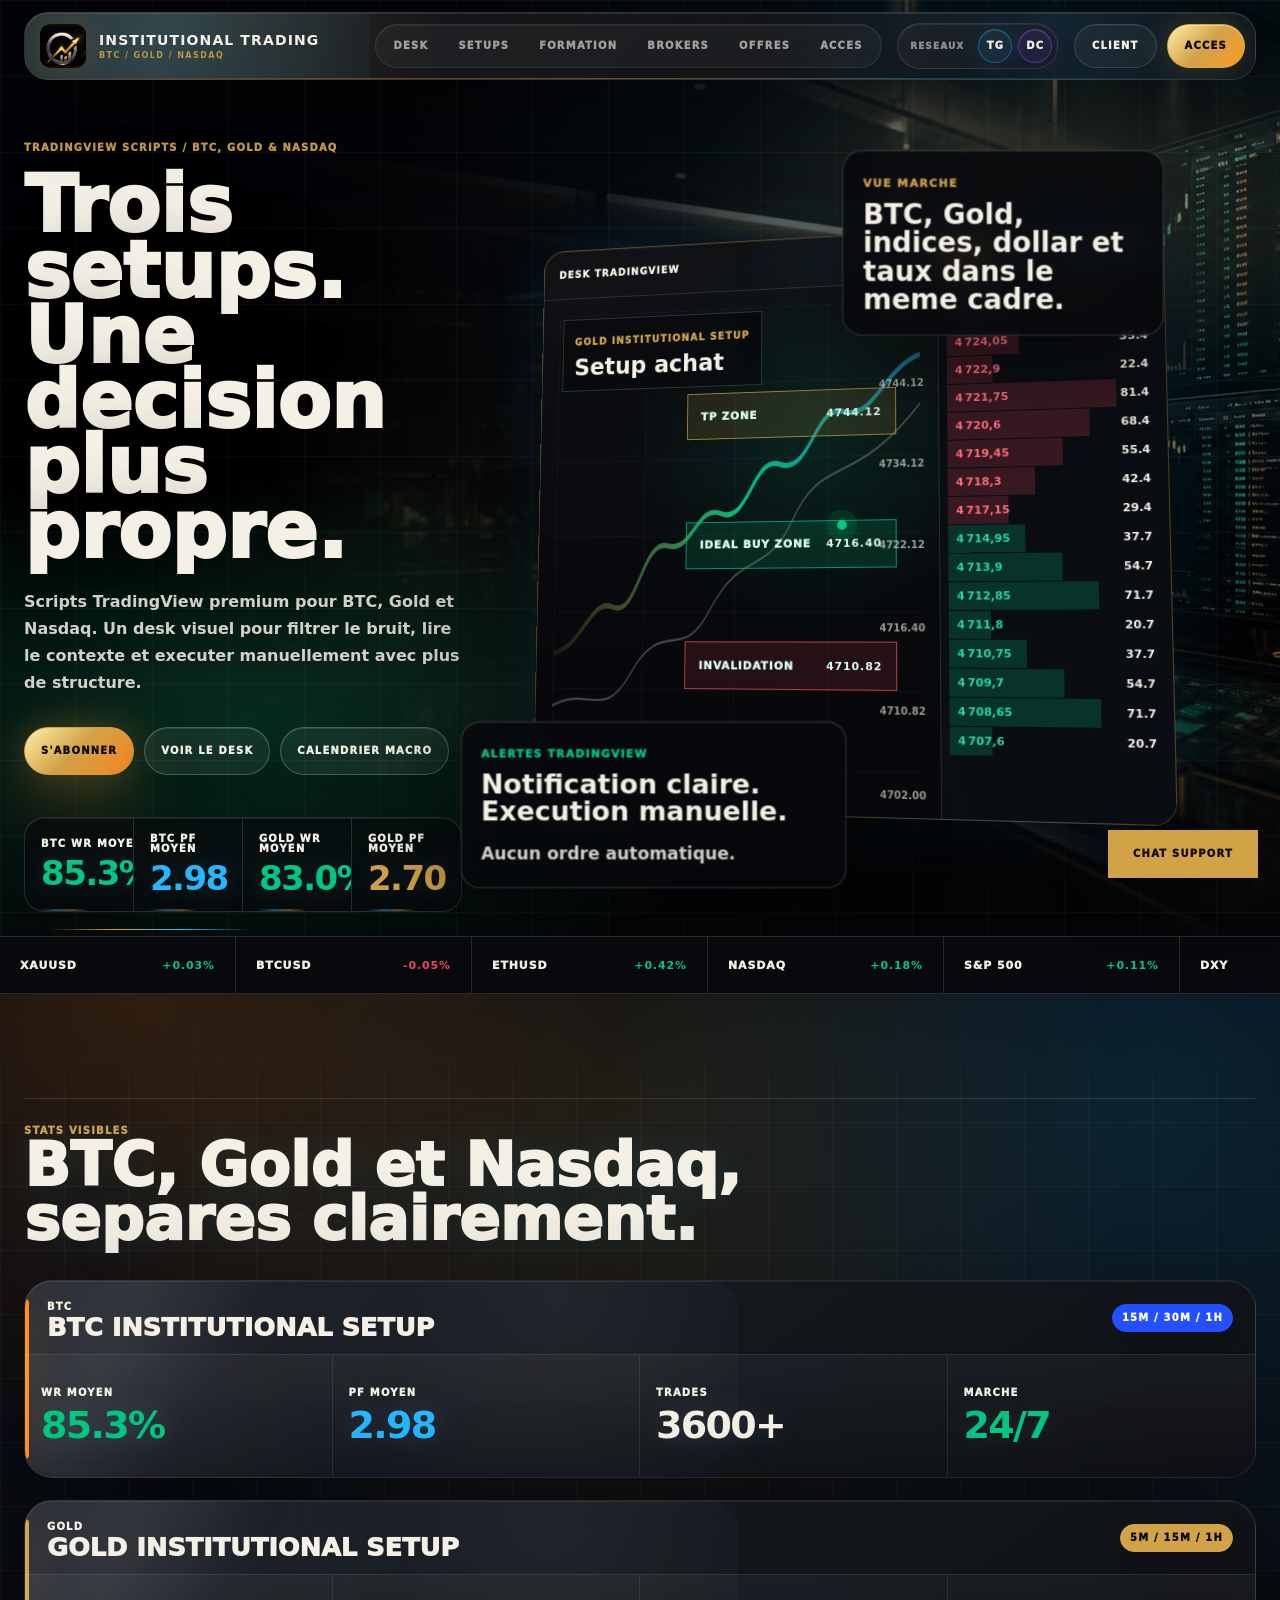
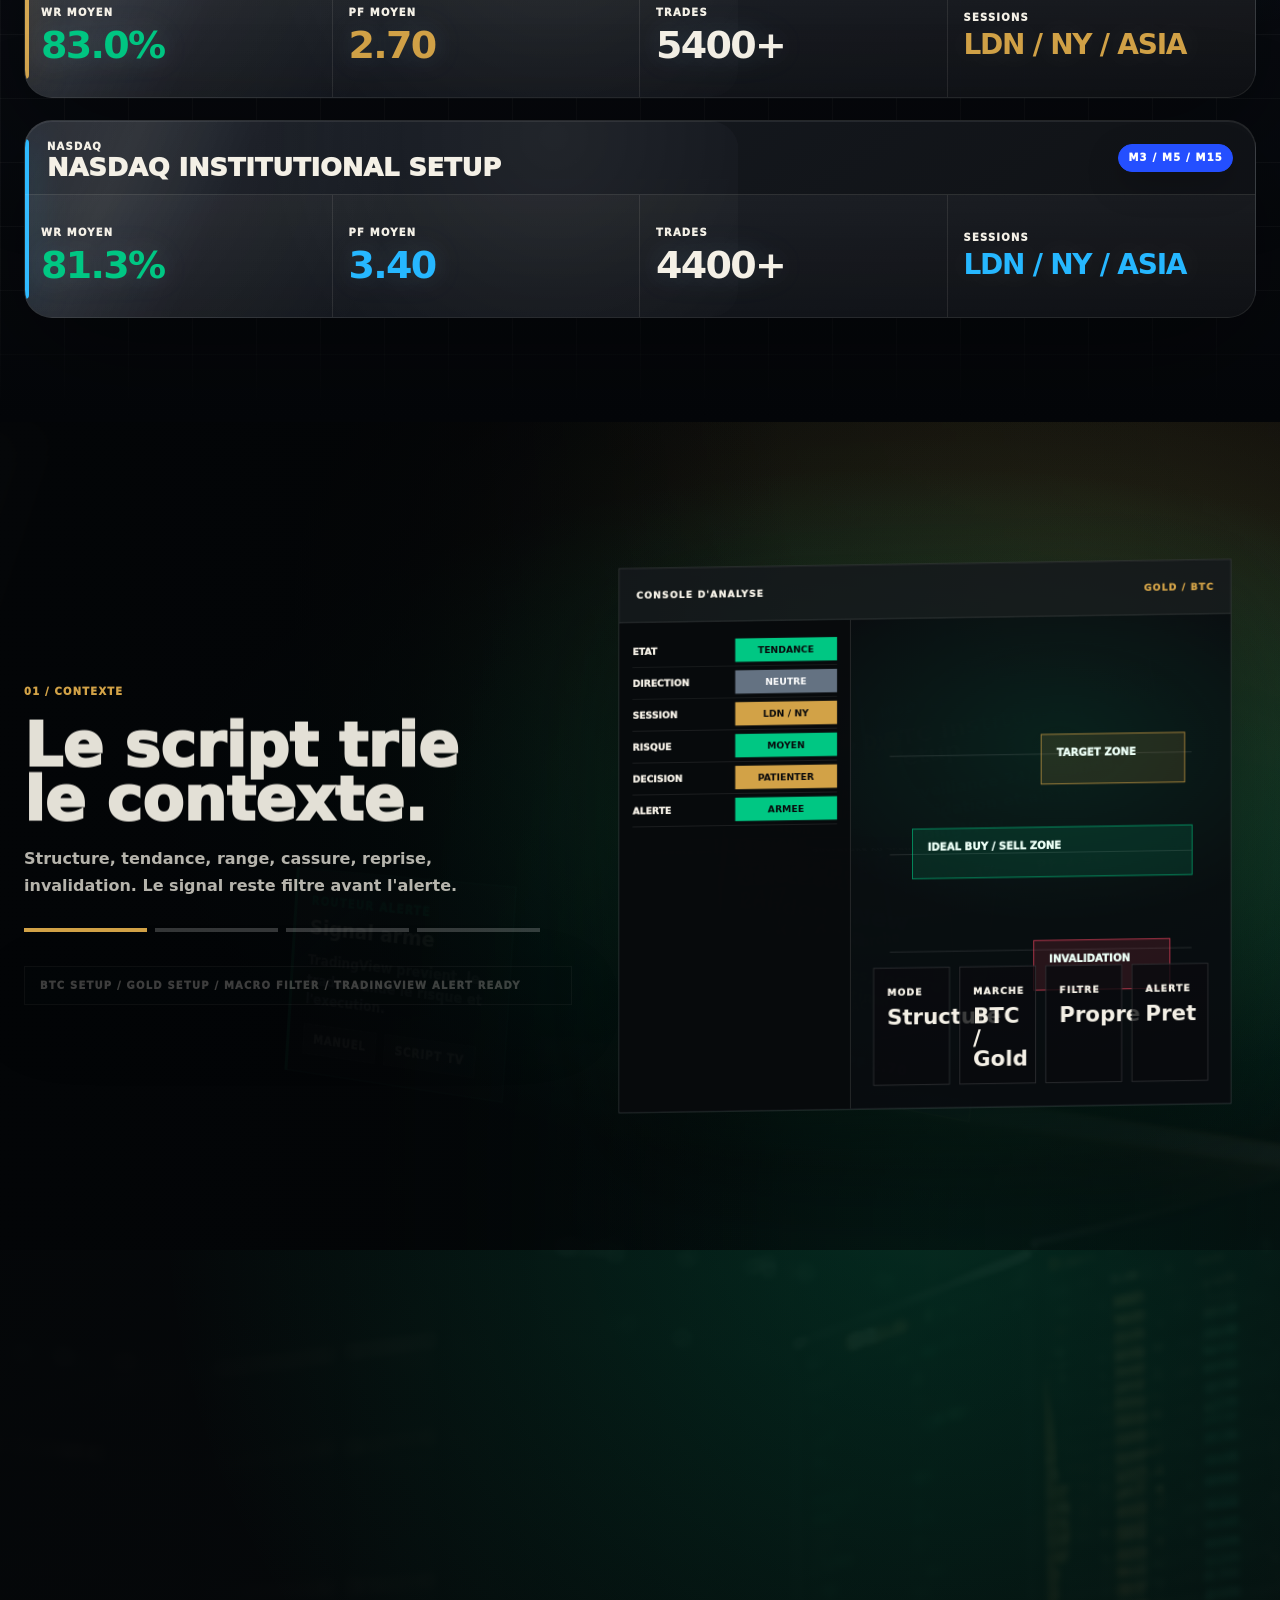
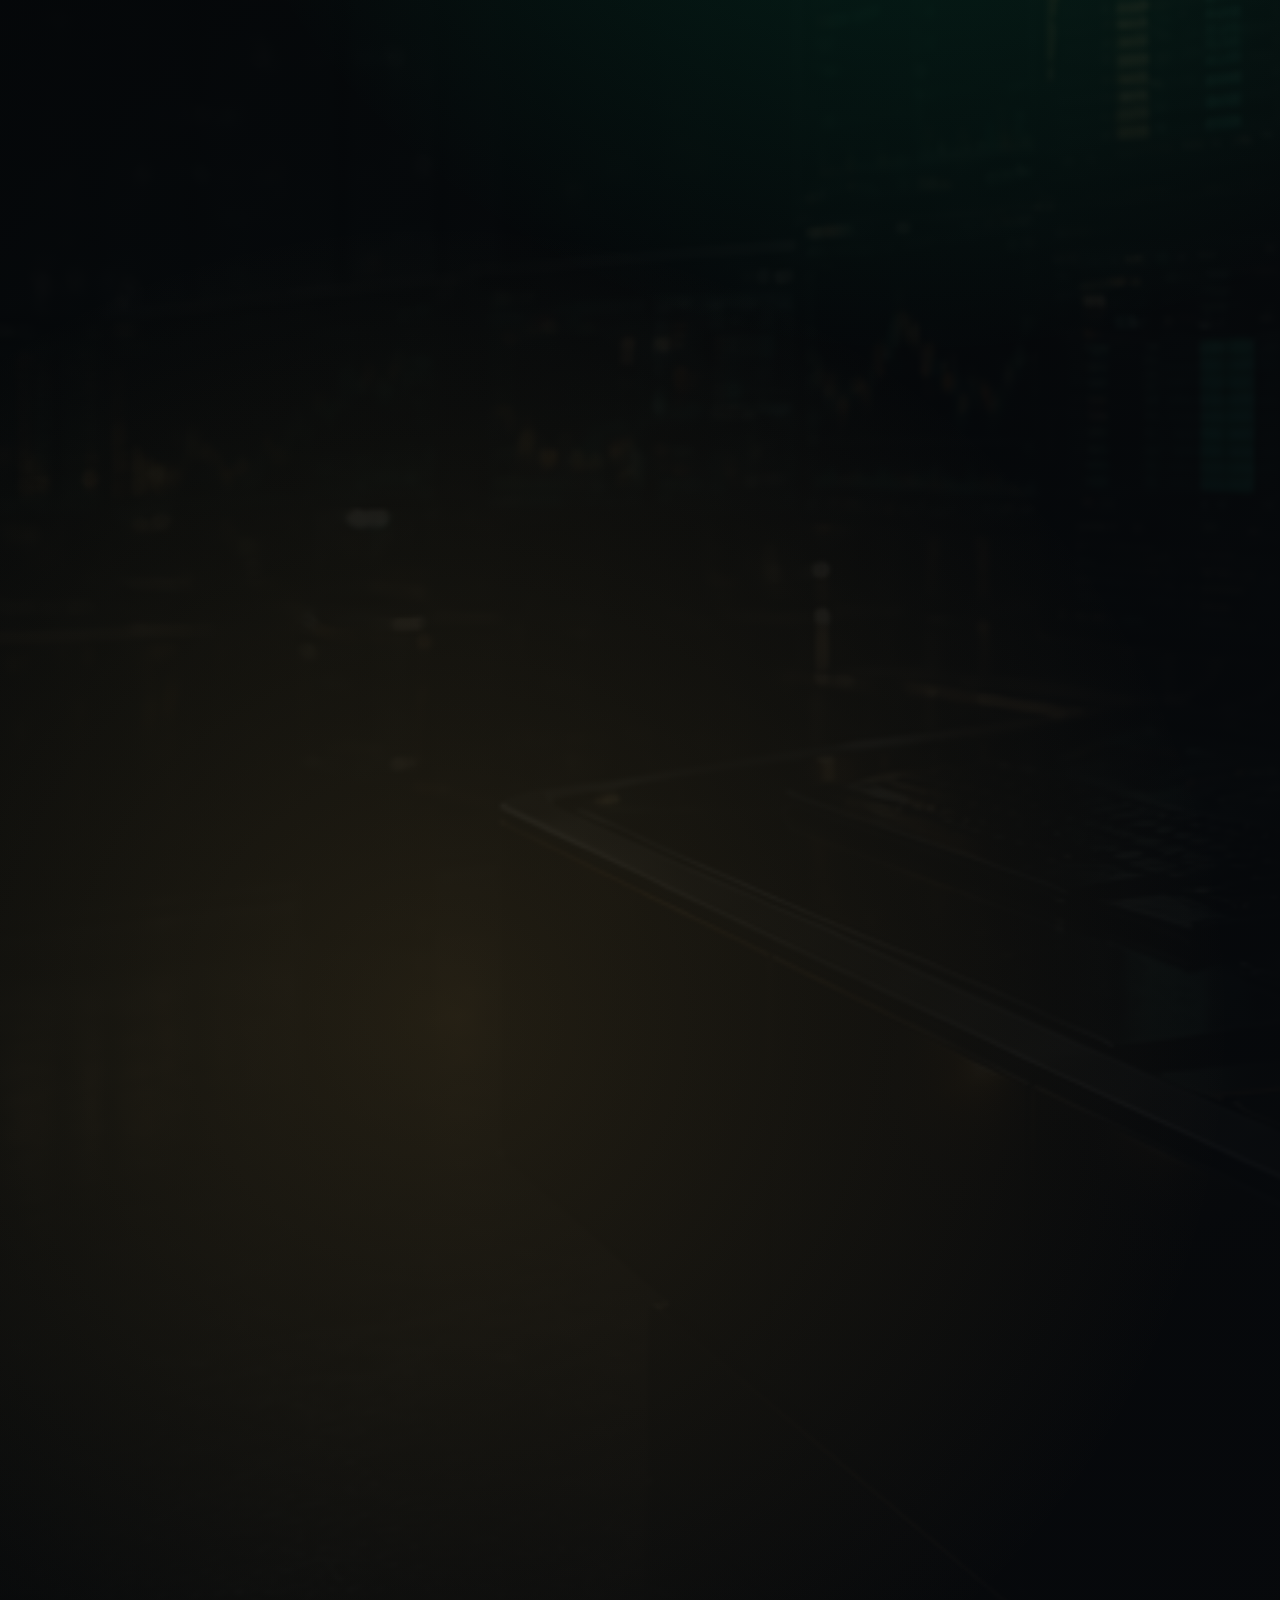
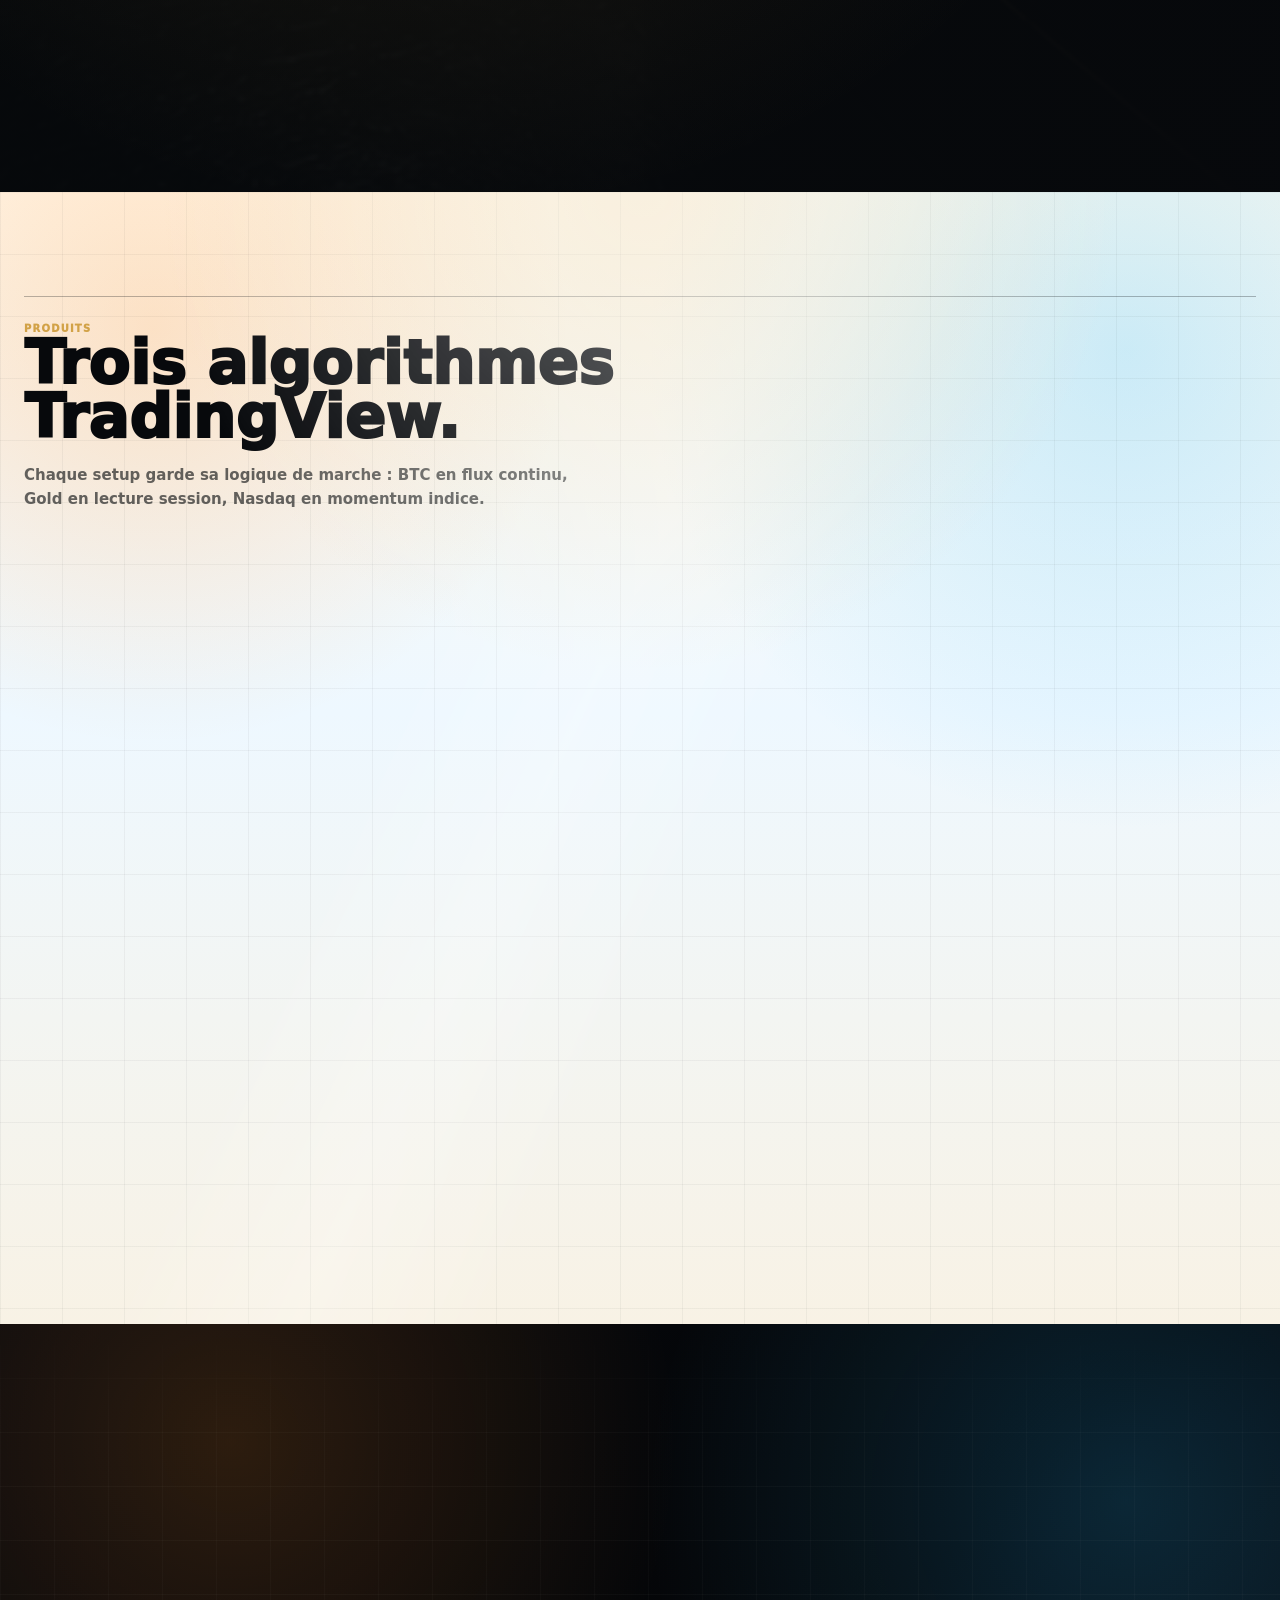
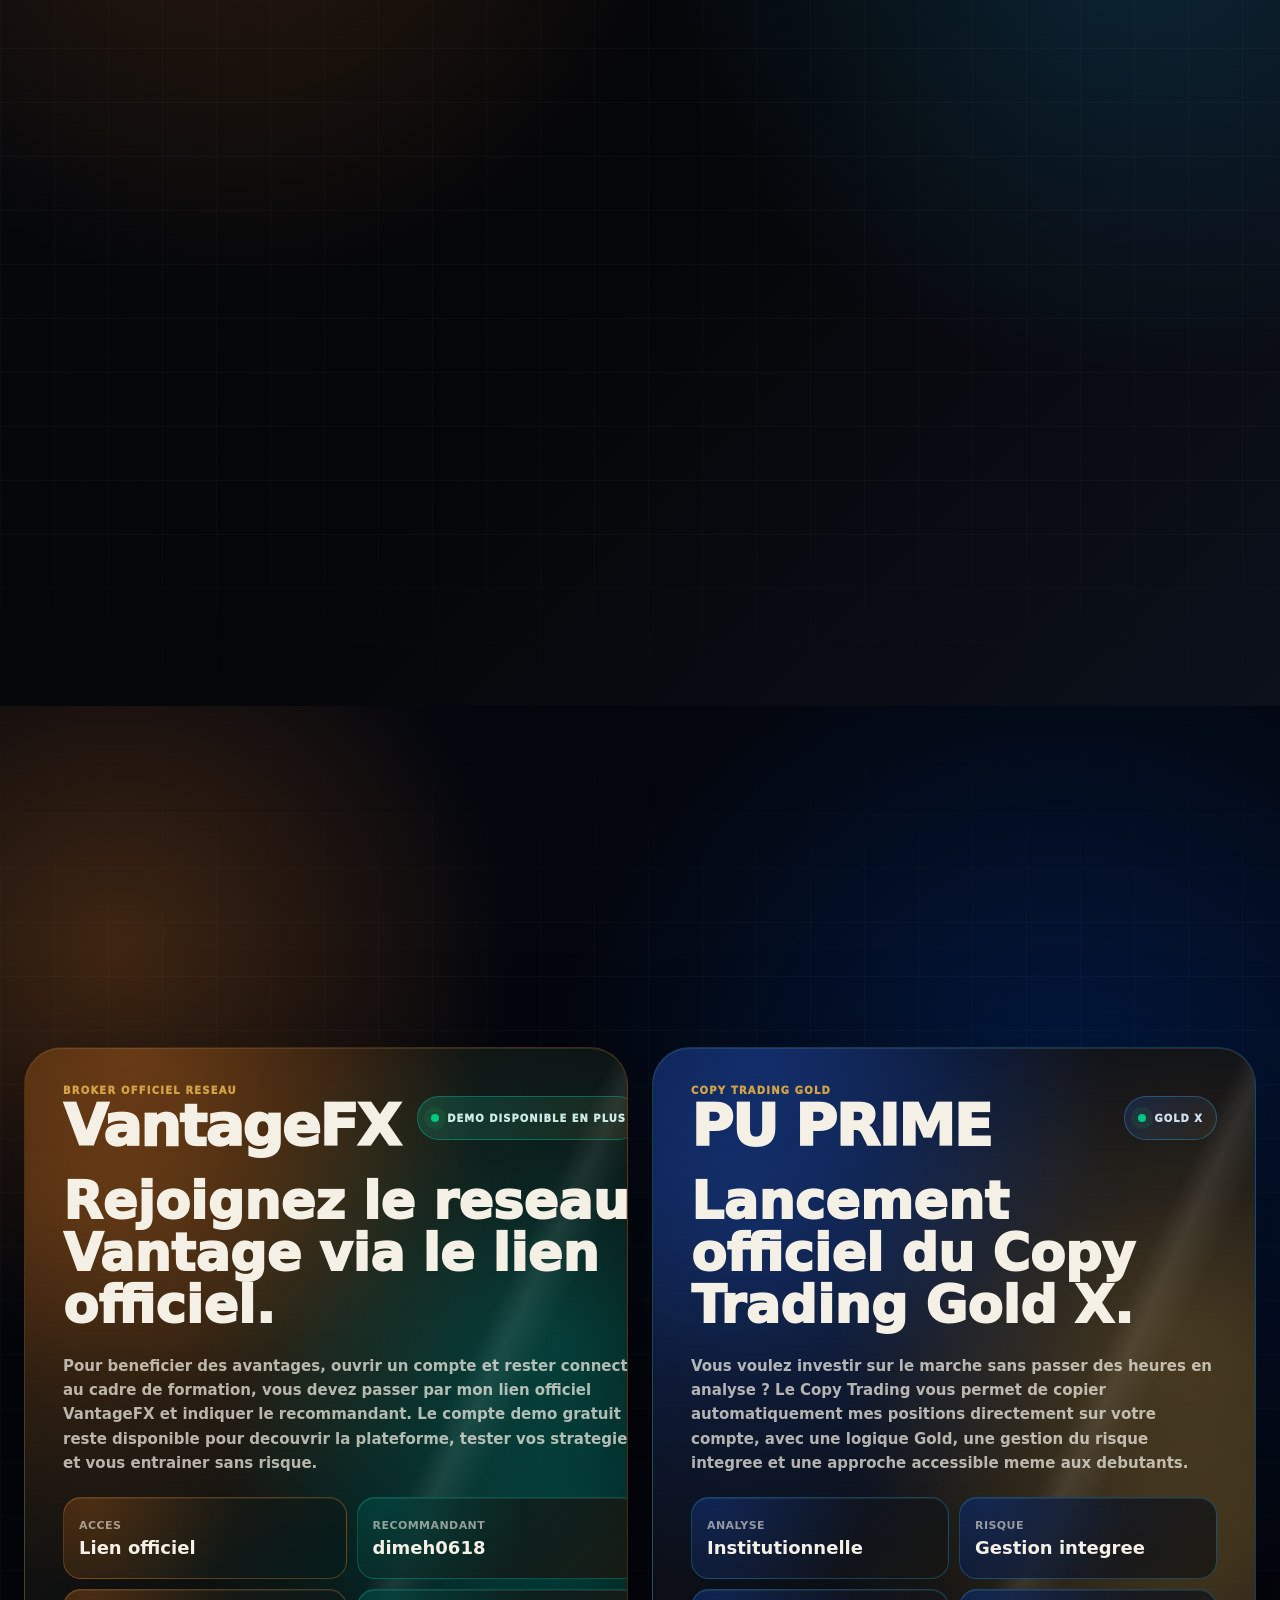
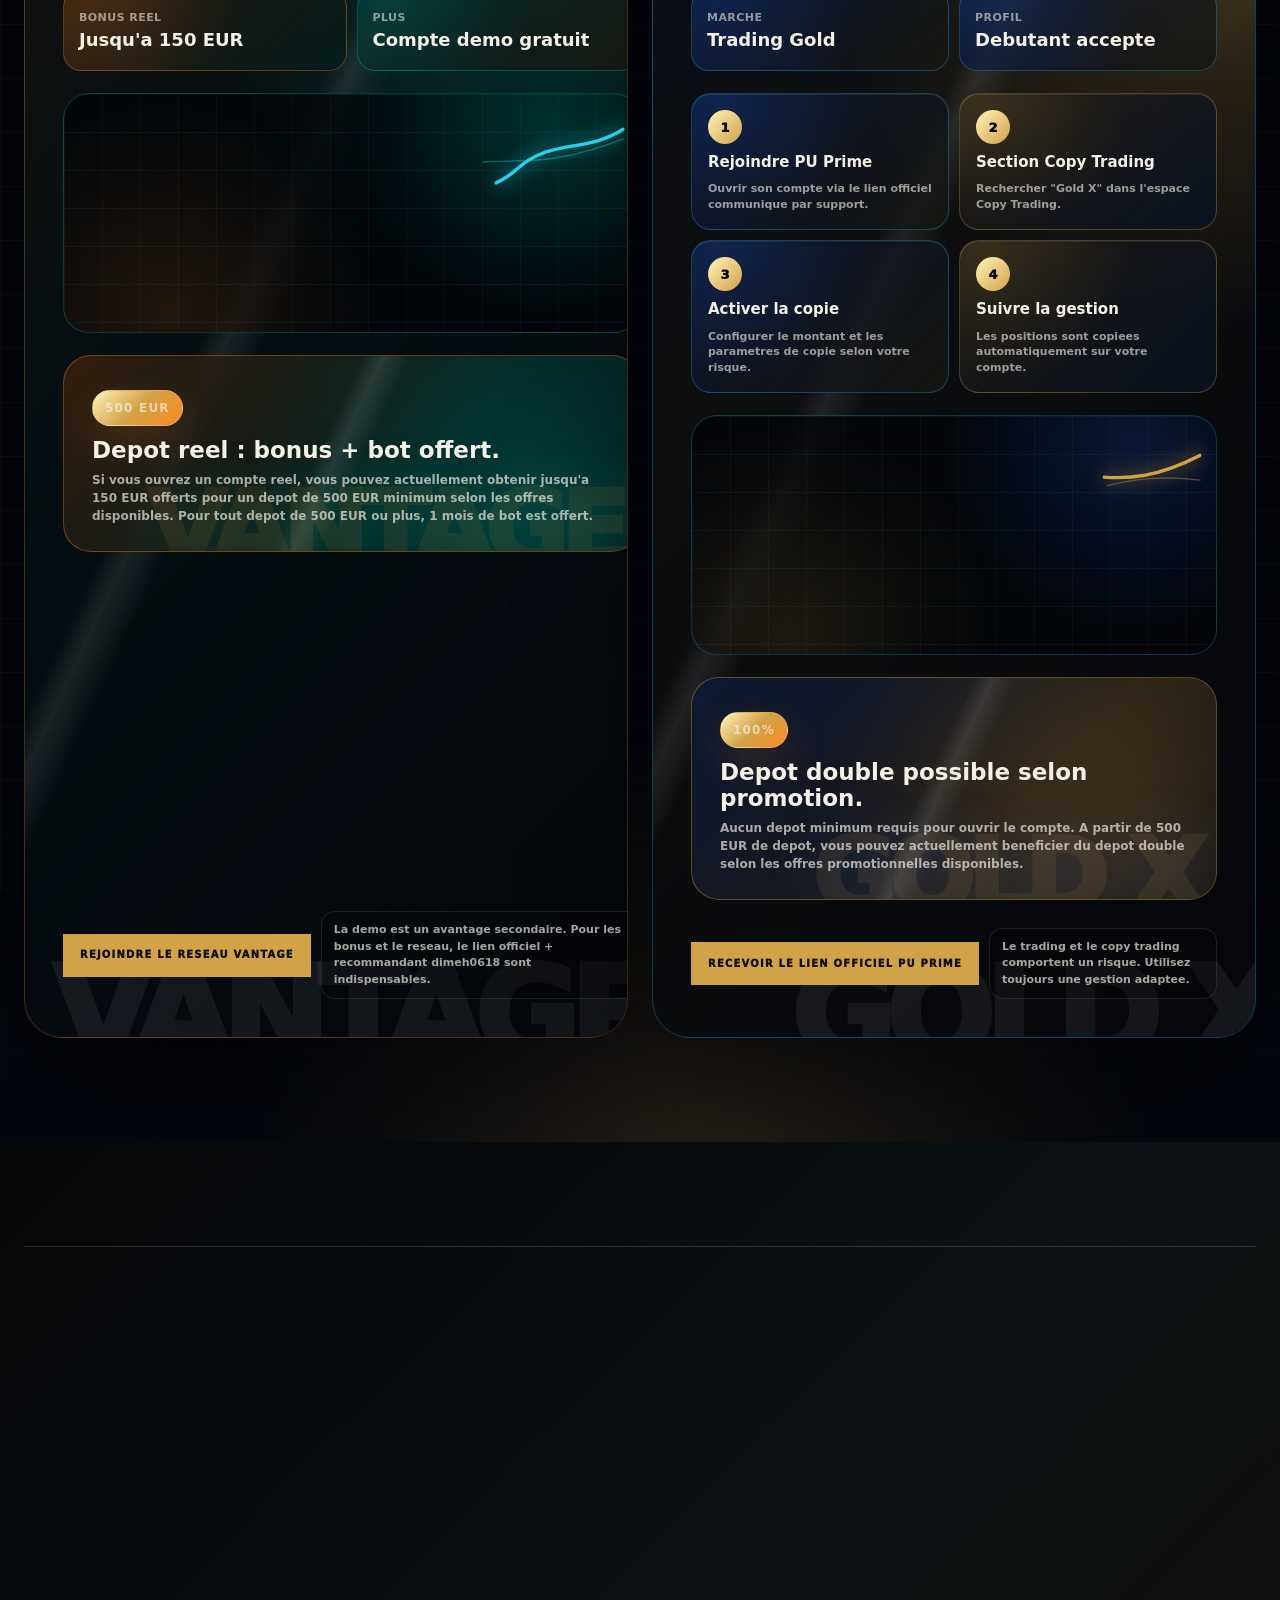
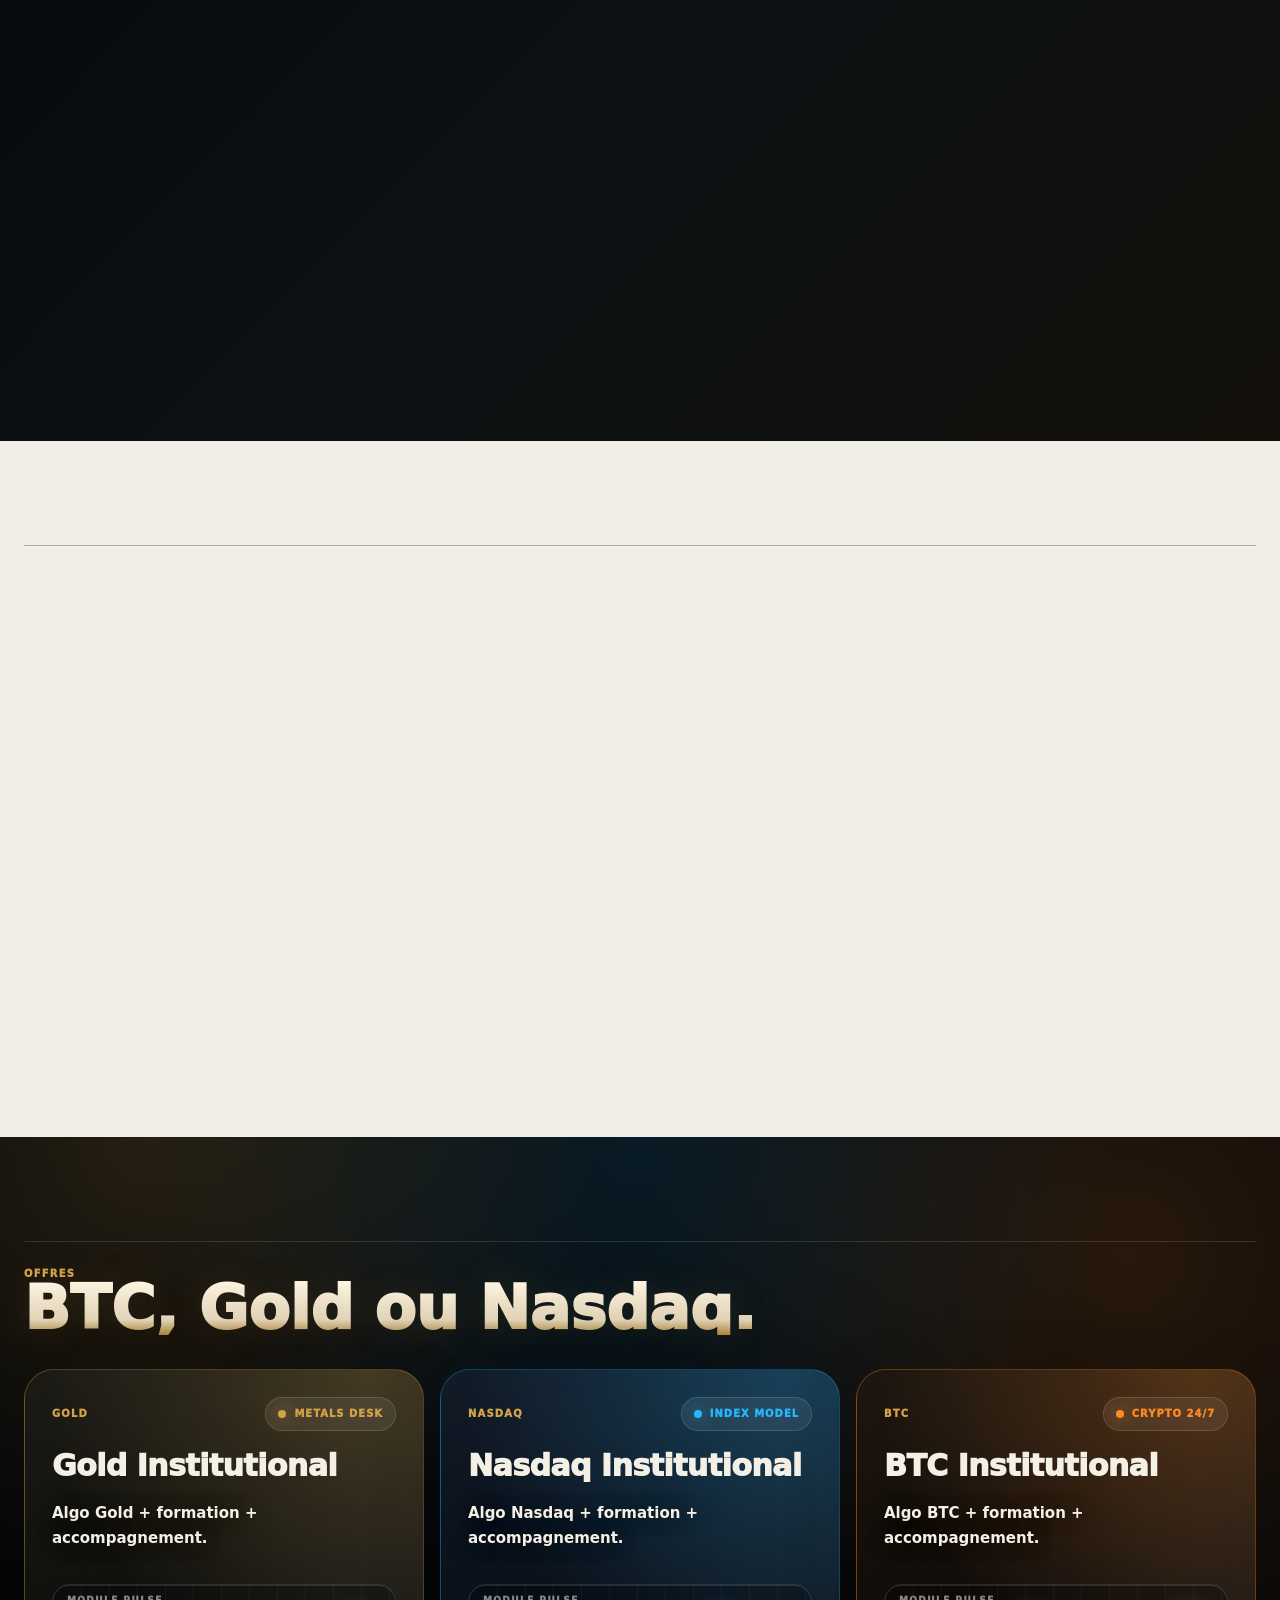
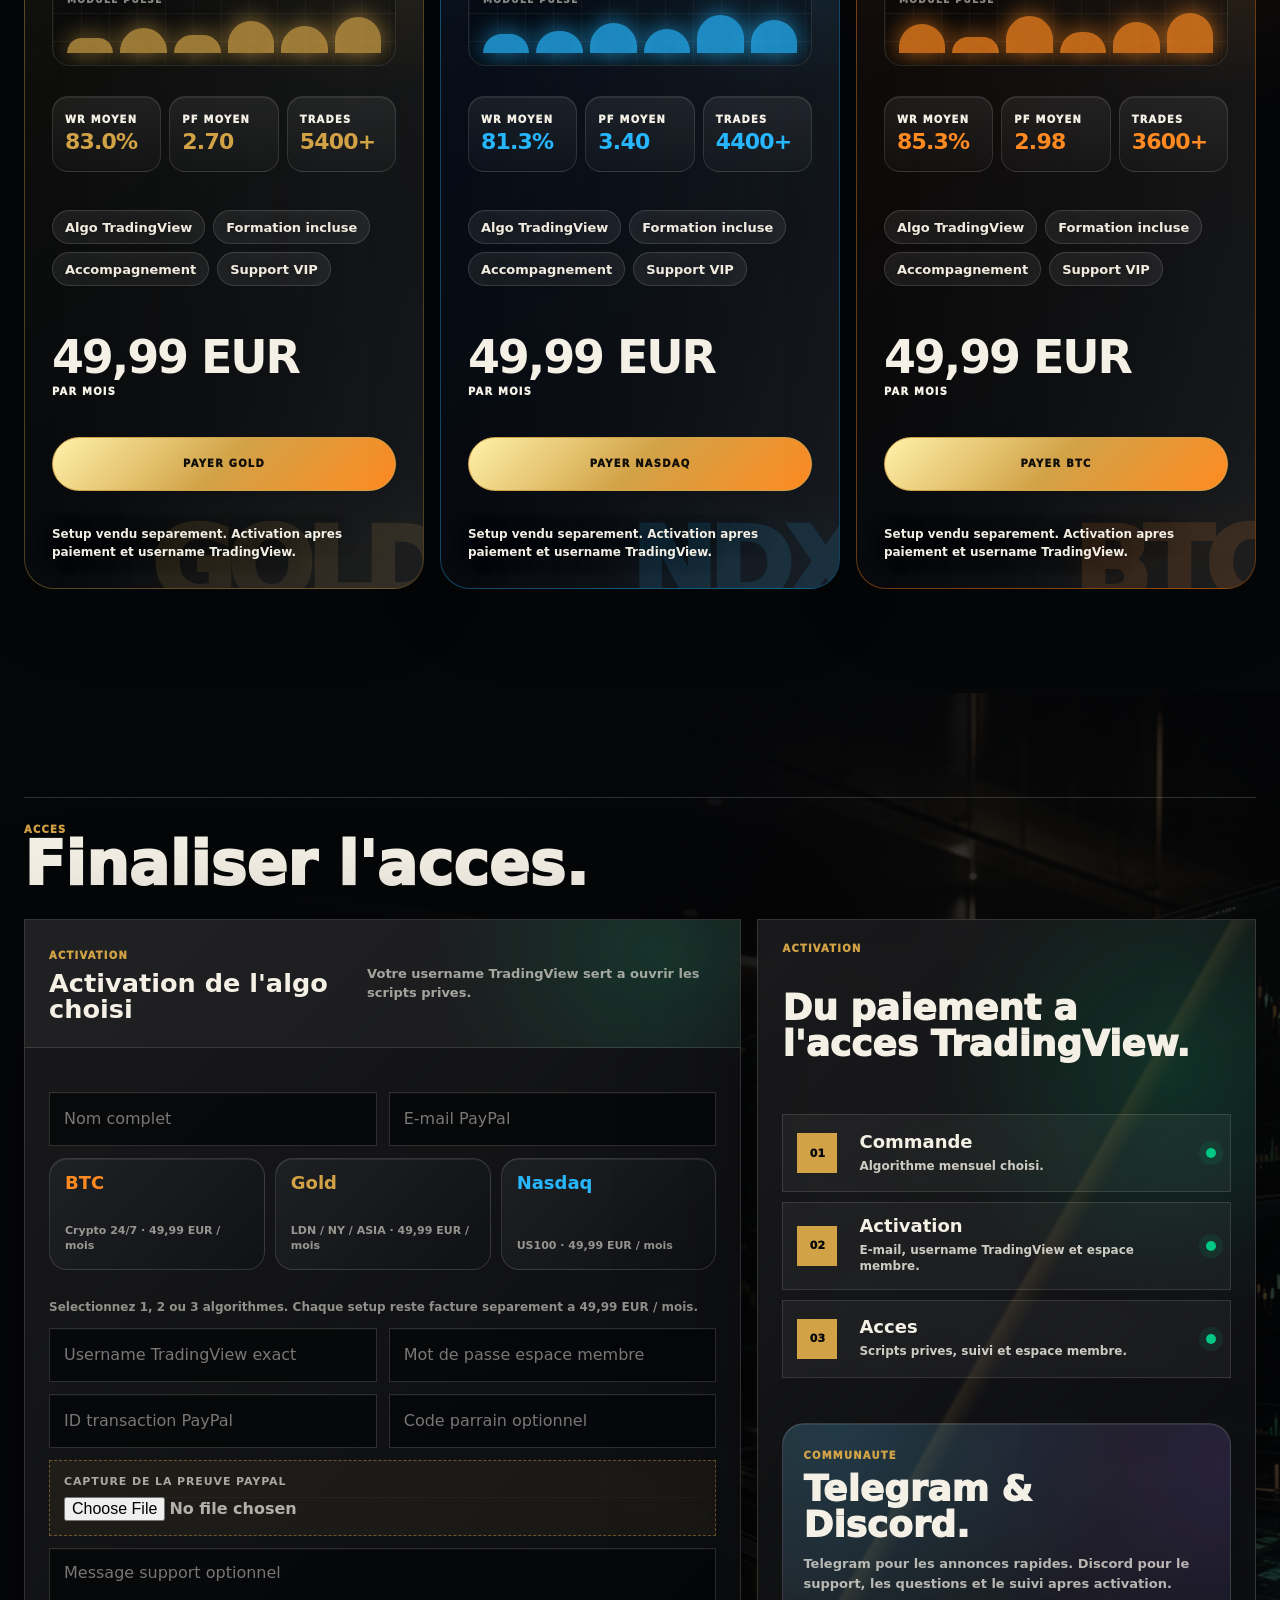
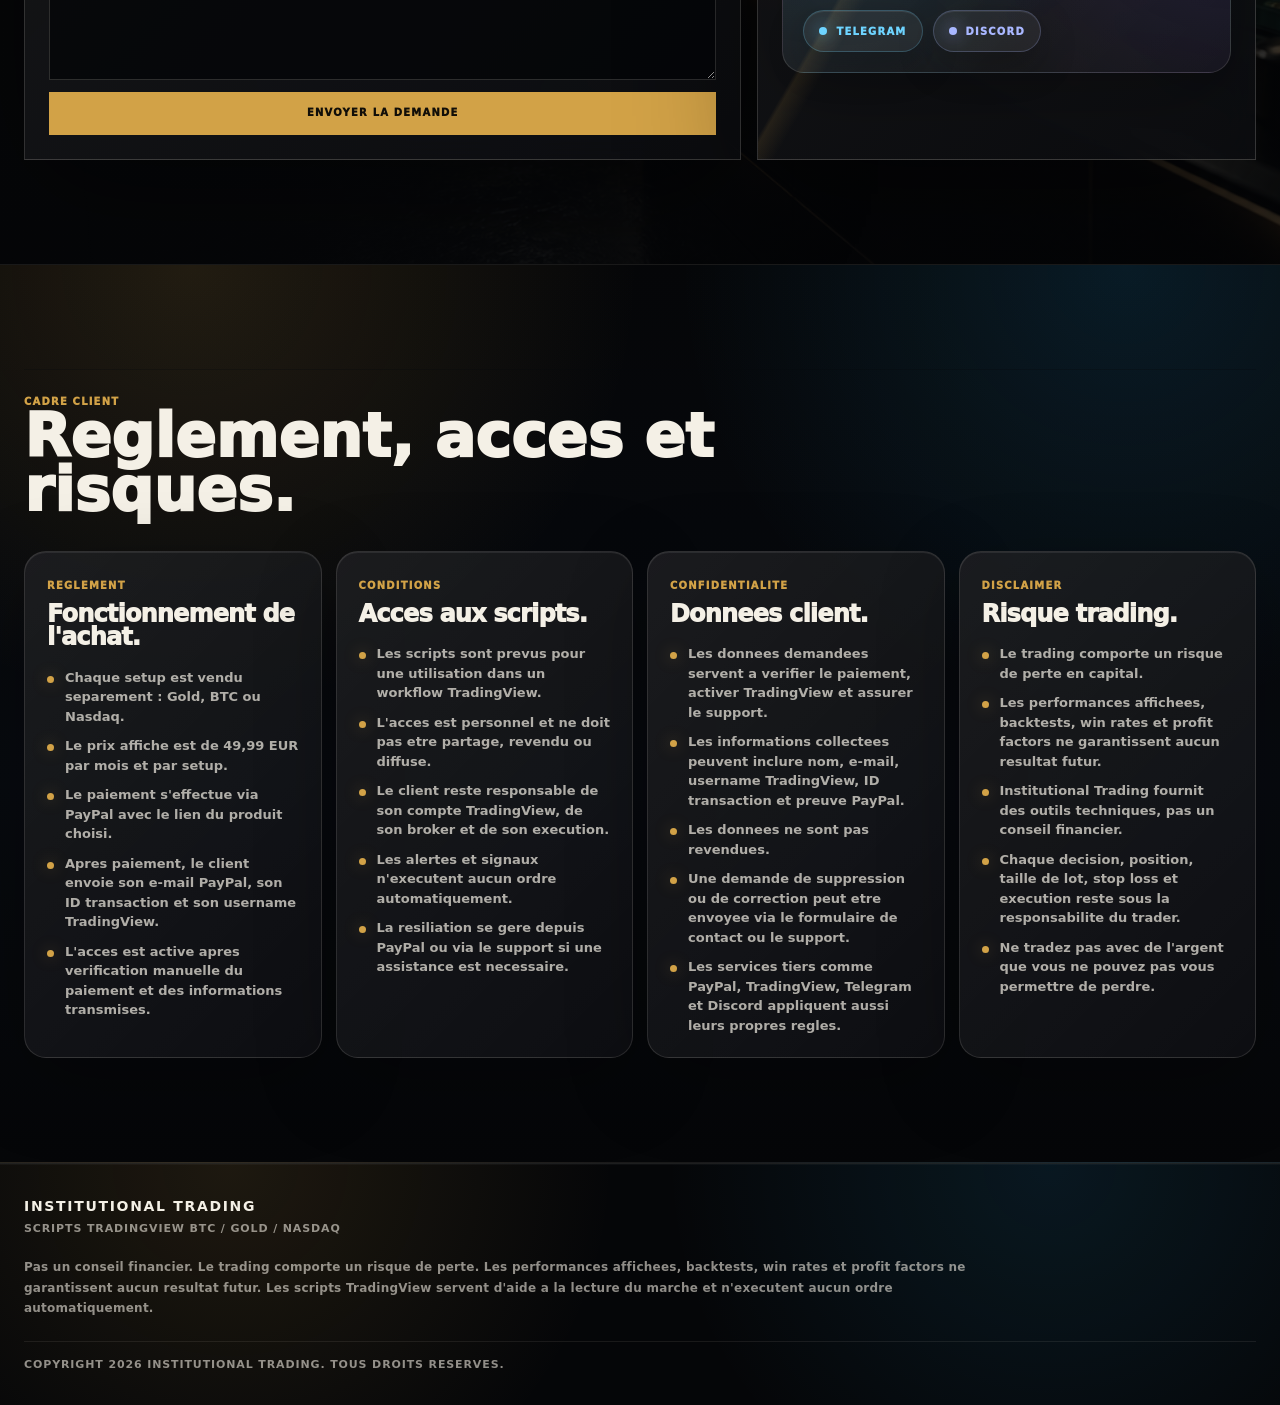
==== commit 6e0694c1: "Refine broker bonus panels" ====
--- a/index.html
+++ b/index.html
@@ -4531,51 +4531,98 @@
     }
 
     .broker-bonus {
-      display: grid;
-      grid-template-columns: auto 1fr;
-      gap: 16px;
+      position: relative;
+      display: grid;
+      grid-template-columns: 1fr;
+      gap: 12px;
       align-items: center;
-      padding: 18px;
+      min-height: 148px;
+      padding: 26px 28px;
       border: 1px solid rgba(255,138,33,.32);
-      border-radius: 24px;
+      border-radius: 28px;
       background:
         radial-gradient(circle at 6% 0, rgba(255,138,33,.28), transparent 18rem),
         rgba(255,138,33,.08);
+      overflow: hidden;
+      isolation: isolate;
+    }
+
+    .broker-bonus::before {
+      content: attr(data-stamp);
+      position: absolute;
+      right: 18px;
+      bottom: -18px;
+      z-index: -1;
+      color: rgba(244,240,230,.075);
+      font-size: clamp(70px, 8vw, 138px);
+      line-height: .78;
+      font-weight: 950;
+      letter-spacing: -.08em;
+      text-transform: uppercase;
+      white-space: nowrap;
+      pointer-events: none;
+    }
+
+    .broker-bonus::after {
+      content: "";
+      position: absolute;
+      inset: 0;
+      z-index: -2;
+      background:
+        linear-gradient(115deg, transparent 0 45%, rgba(255,255,255,.10) 48%, transparent 52%),
+        radial-gradient(circle at 82% 70%, var(--bonus-glow), transparent 18rem);
+      pointer-events: none;
     }
 
     .broker-card.vantage .broker-bonus {
+      --bonus-glow: rgba(0,219,189,.20);
       border-color: rgba(255,138,33,.38);
       background:
-        radial-gradient(circle at 6% 0, rgba(255,138,33,.30), transparent 18rem),
-        linear-gradient(135deg, rgba(255,138,33,.14), rgba(0,219,189,.06)),
+        linear-gradient(135deg, rgba(255,138,33,.18), rgba(0,219,189,.08) 62%, rgba(5,7,12,.88)),
         rgba(5,7,12,.82);
     }
 
+    .broker-card.vantage .broker-bonus::before {
+      color: rgba(255,138,33,.095);
+      text-shadow: 0 0 58px rgba(0,219,189,.16);
+    }
+
     .broker-card.puprime .broker-bonus {
+      --bonus-glow: rgba(210,162,71,.20);
       border-color: rgba(210,162,71,.40);
       background:
-        radial-gradient(circle at 6% 0, rgba(210,162,71,.28), transparent 18rem),
-        linear-gradient(135deg, rgba(38,107,255,.10), rgba(210,162,71,.12)),
+        linear-gradient(135deg, rgba(38,107,255,.16), rgba(210,162,71,.12) 62%, rgba(5,7,12,.88)),
         rgba(5,7,12,.82);
     }
 
+    .broker-card.puprime .broker-bonus::before {
+      color: rgba(210,162,71,.105);
+      text-shadow: 0 0 58px rgba(38,107,255,.18);
+    }
+
     .bonus-value {
-      min-width: 116px;
-      min-height: 90px;
-      display: grid;
-      place-items: center;
-      border-radius: 20px;
+      width: fit-content;
+      min-width: 0;
+      min-height: 0;
+      display: inline-flex;
+      align-items: center;
+      justify-content: center;
+      padding: 8px 12px;
+      border: 1px solid rgba(244,240,230,.18);
+      border-radius: 999px;
       color: #090805;
       background: linear-gradient(135deg, #fff4b8, var(--gold), var(--btc));
-      font-size: 33px;
+      font-size: 11px;
       line-height: 1;
       font-weight: 950;
-      box-shadow: 0 22px 64px rgba(255,138,33,.22);
+      letter-spacing: .1em;
+      text-transform: uppercase;
+      box-shadow: 0 16px 42px rgba(255,138,33,.18);
     }
 
     .broker-bonus strong {
       color: var(--paper);
-      font-size: 20px;
+      font-size: 23px;
       line-height: 1.1;
     }
 
@@ -6576,7 +6623,7 @@
                   <path d="M0 245 C68 224 104 180 152 190 C232 208 248 96 330 108 C416 120 426 210 514 162 C612 108 665 132 724 86 C784 40 836 64 900 28"></path>
                 </svg>
               </div>
-              <div class="broker-bonus">
+              <div class="broker-bonus" data-stamp="VANTAGE">
                 <span class="bonus-value">500 EUR</span>
                 <div>
                   <strong>Depot reel : bonus + bot offert.</strong>
@@ -6619,7 +6666,7 @@
                   <path d="M0 252 C80 224 126 232 186 184 C248 136 310 152 376 116 C454 72 512 104 574 78 C682 32 730 104 900 34"></path>
                 </svg>
               </div>
-              <div class="broker-bonus">
+              <div class="broker-bonus" data-stamp="GOLD X">
                 <span class="bonus-value">100%</span>
                 <div>
                   <strong>Depot double possible selon promotion.</strong>
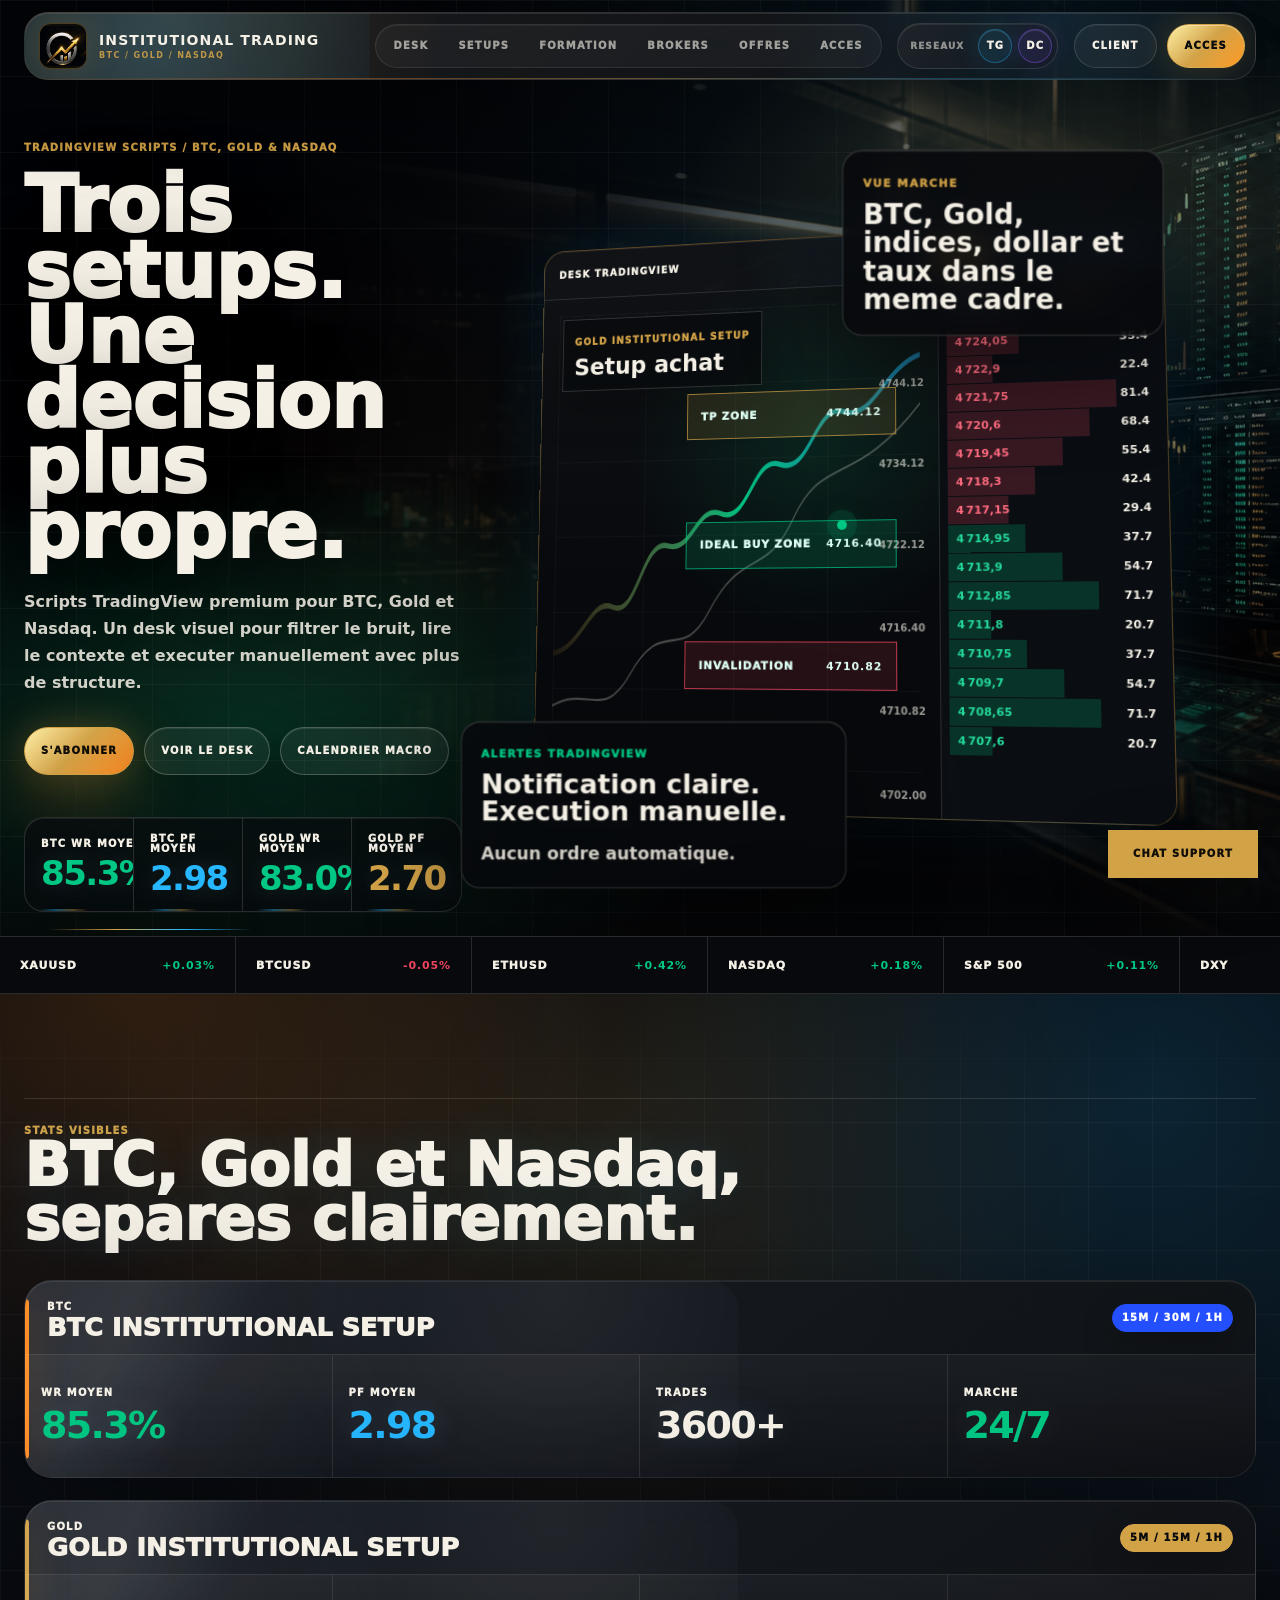
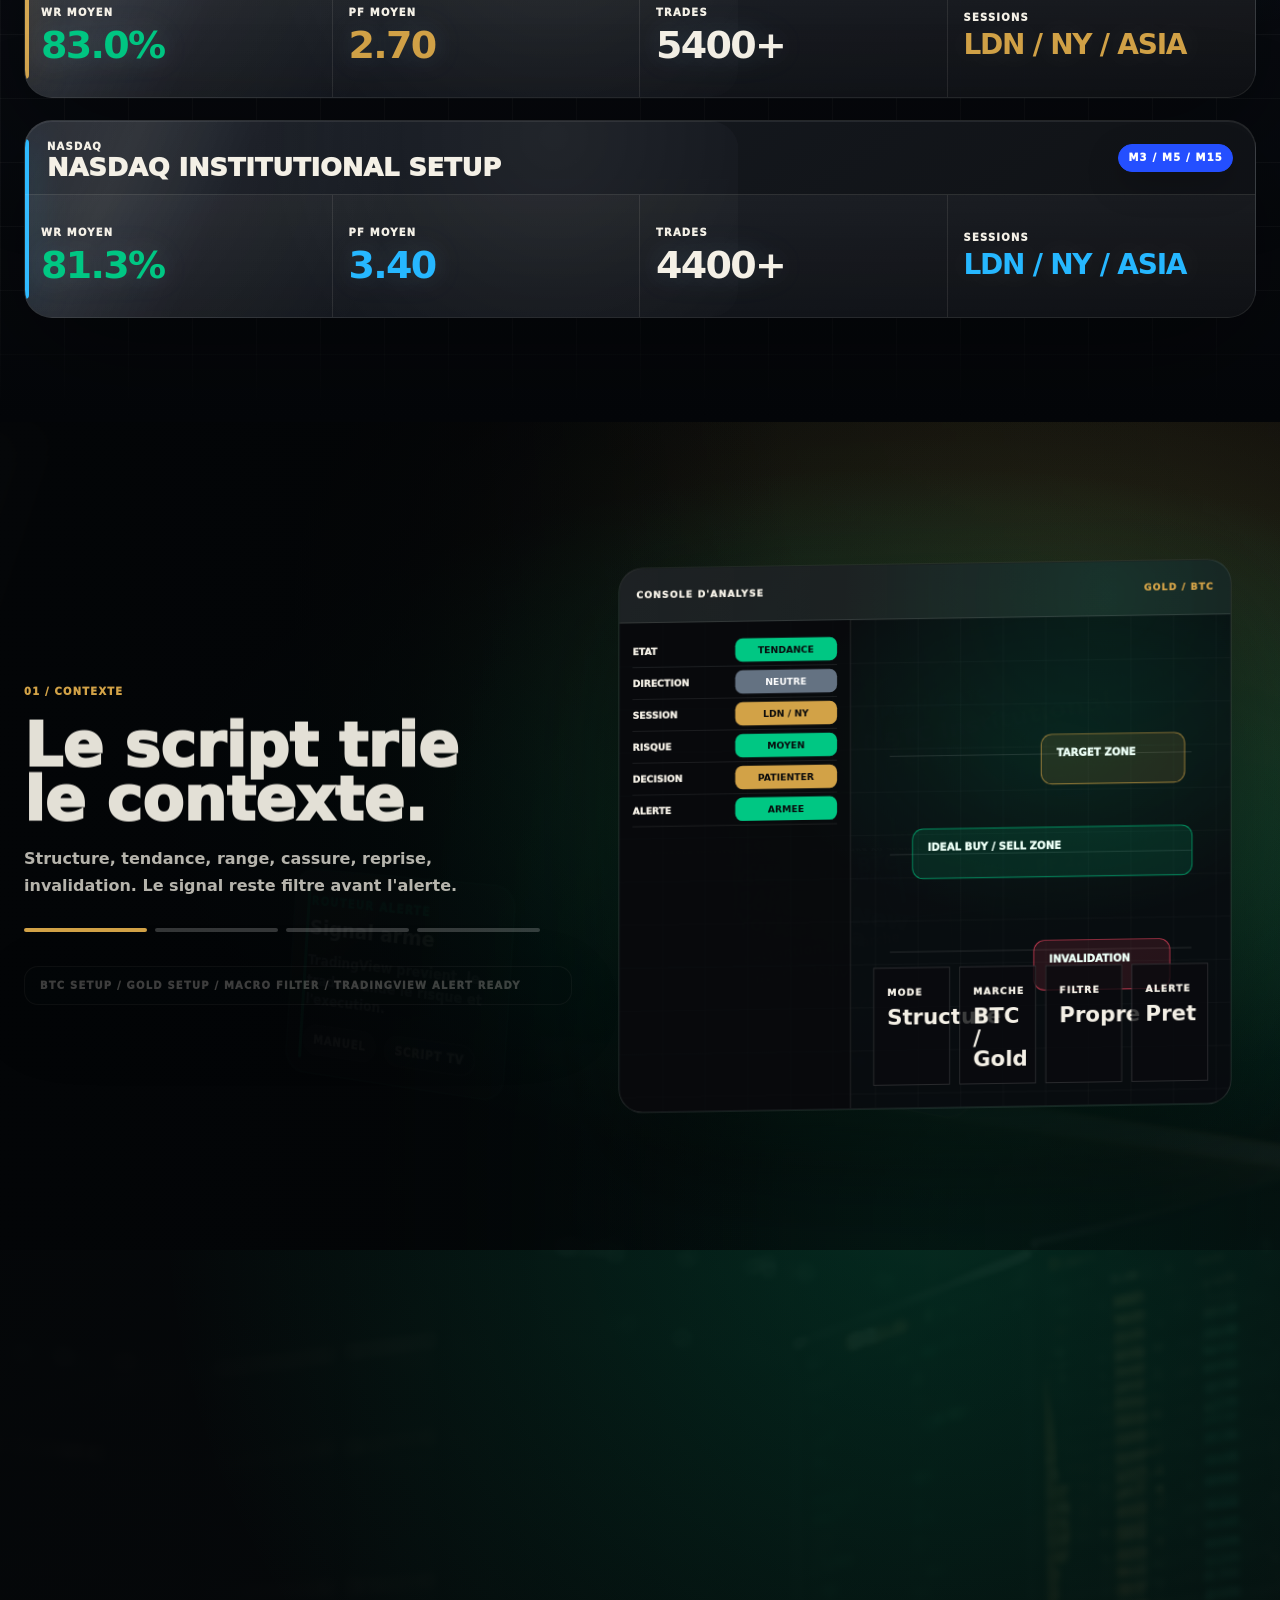
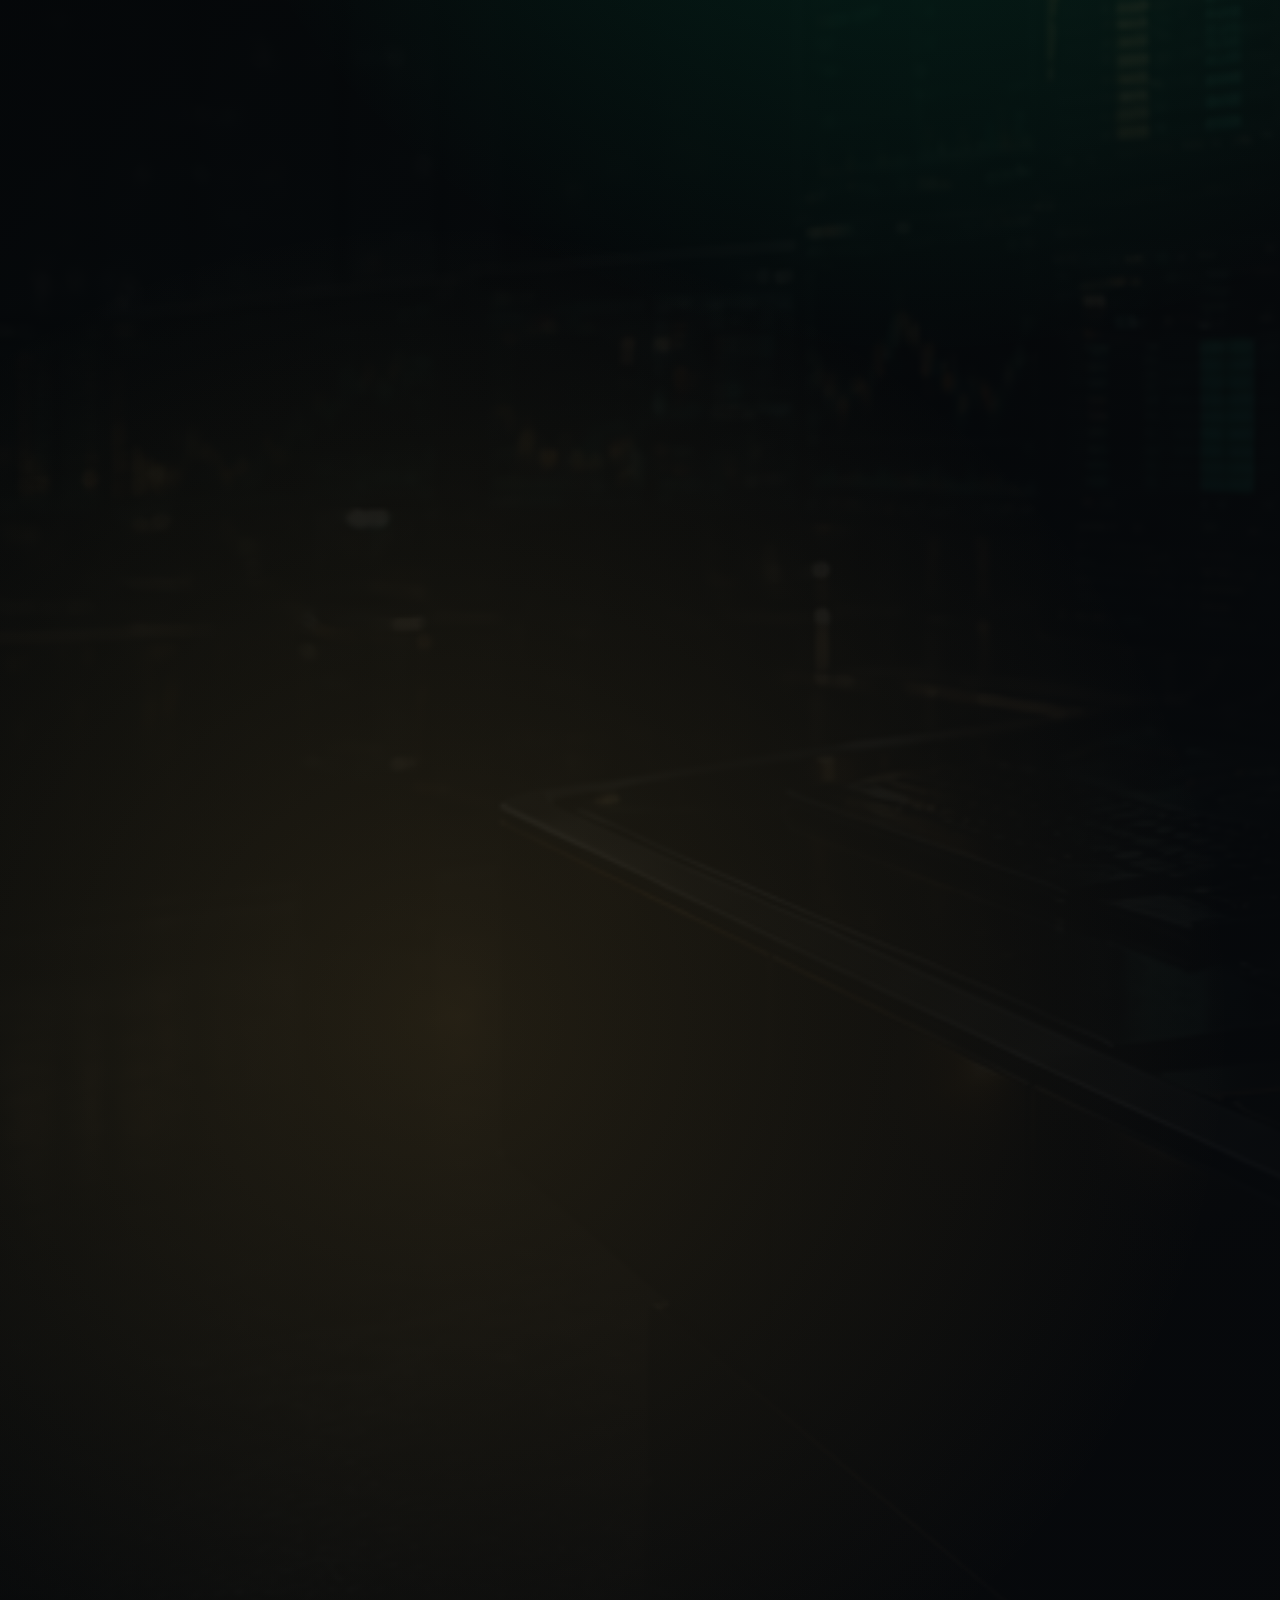
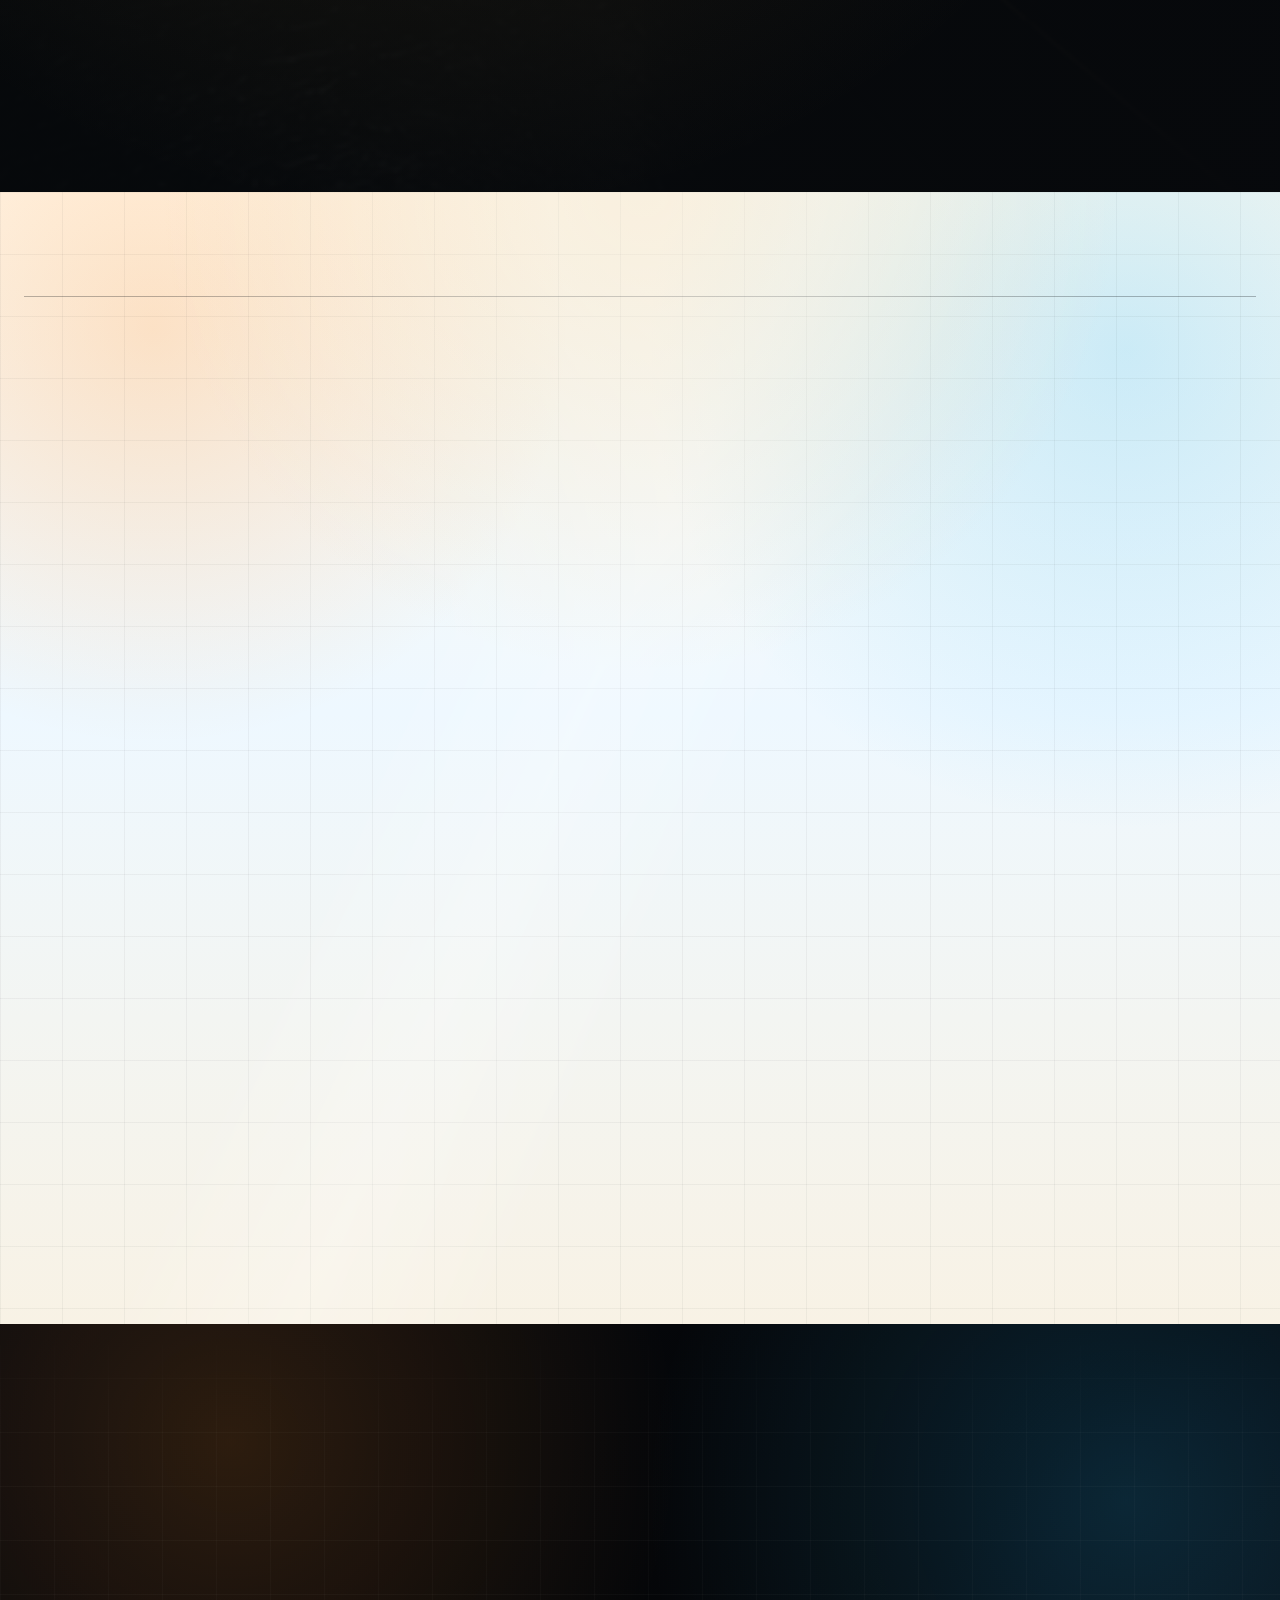
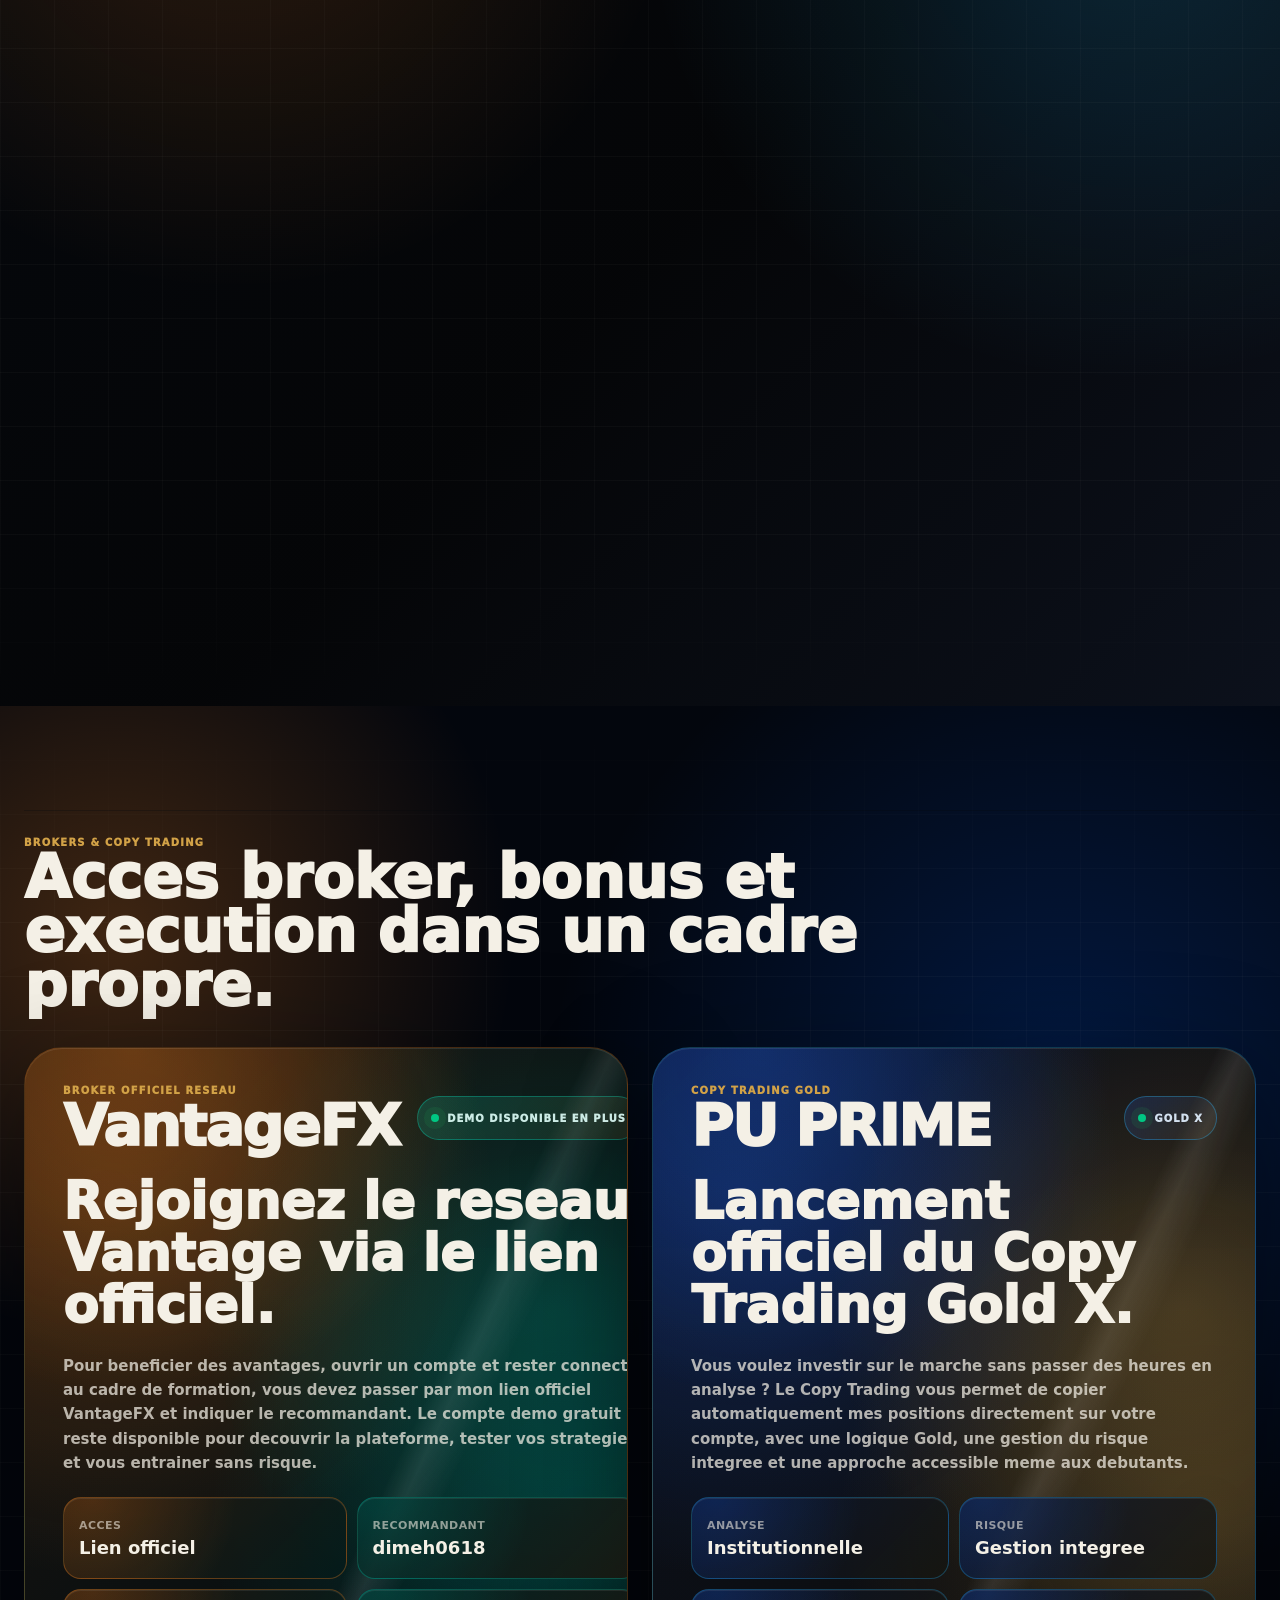
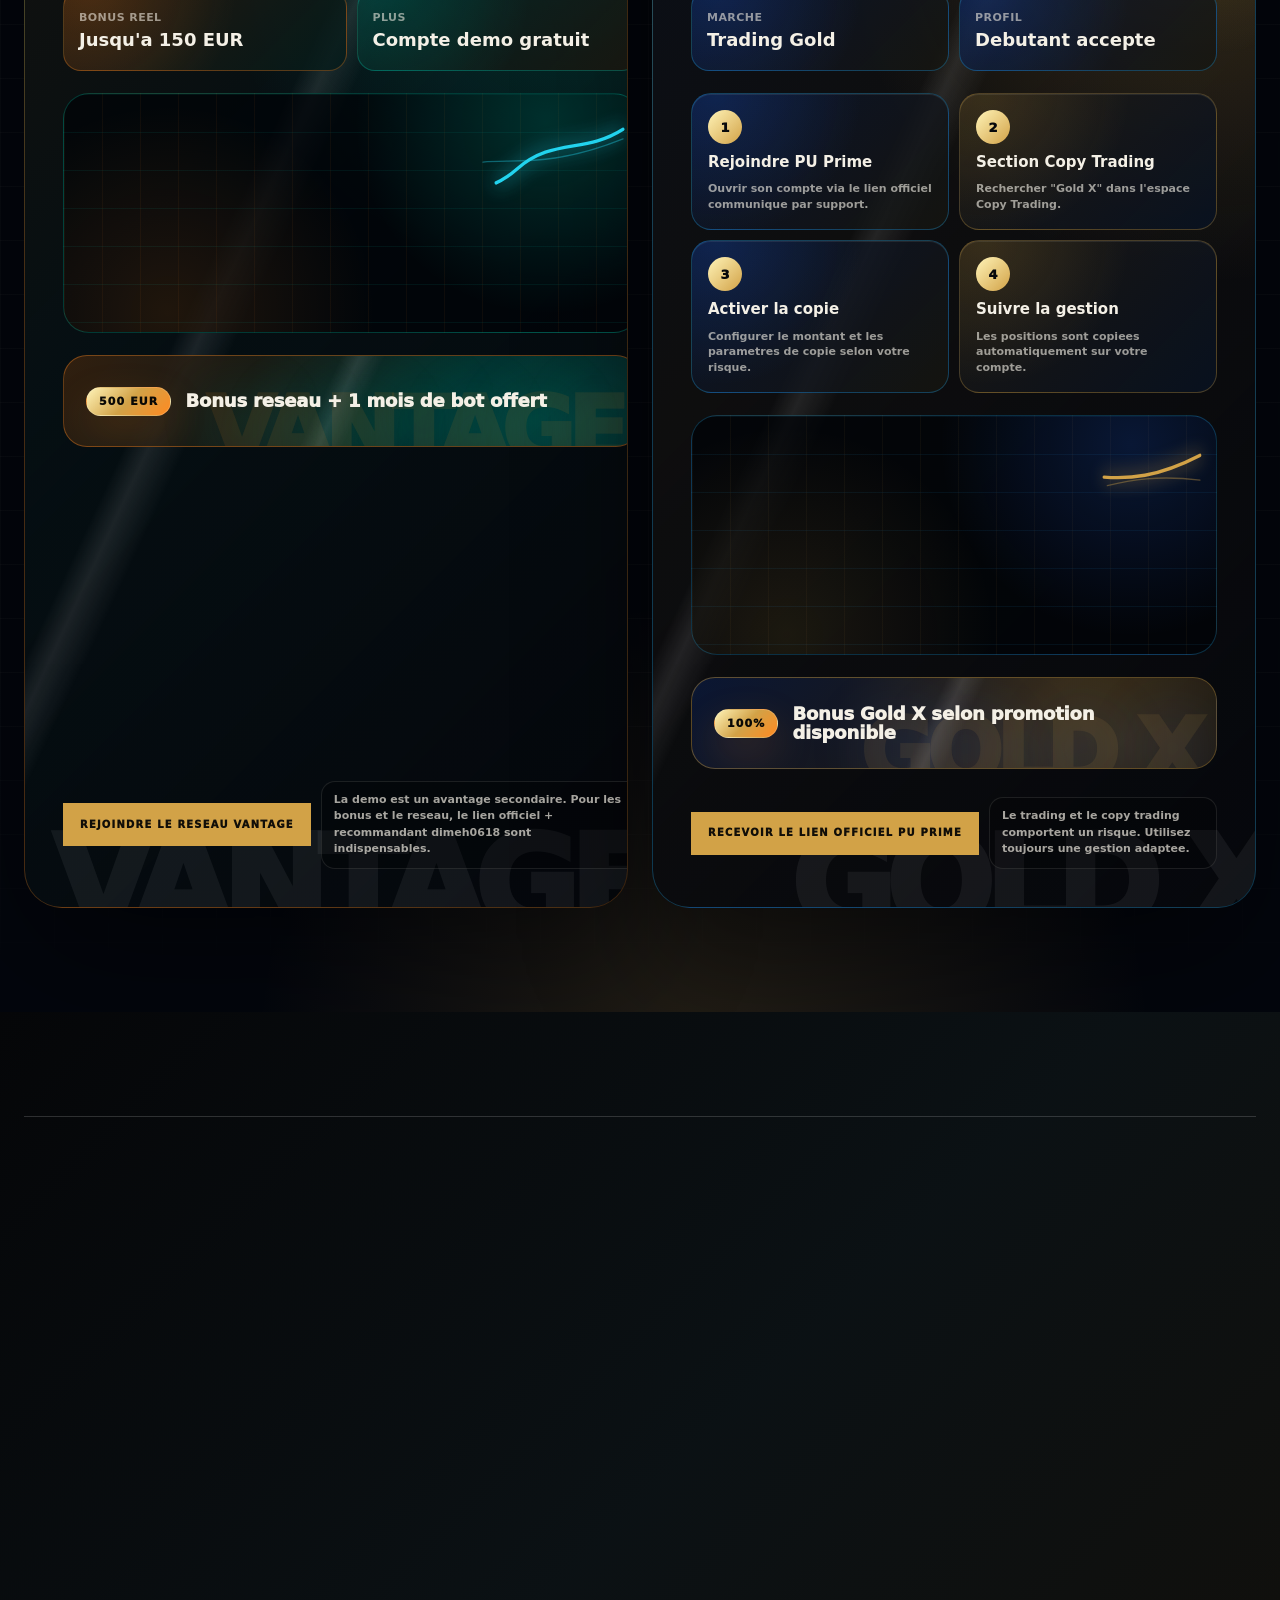
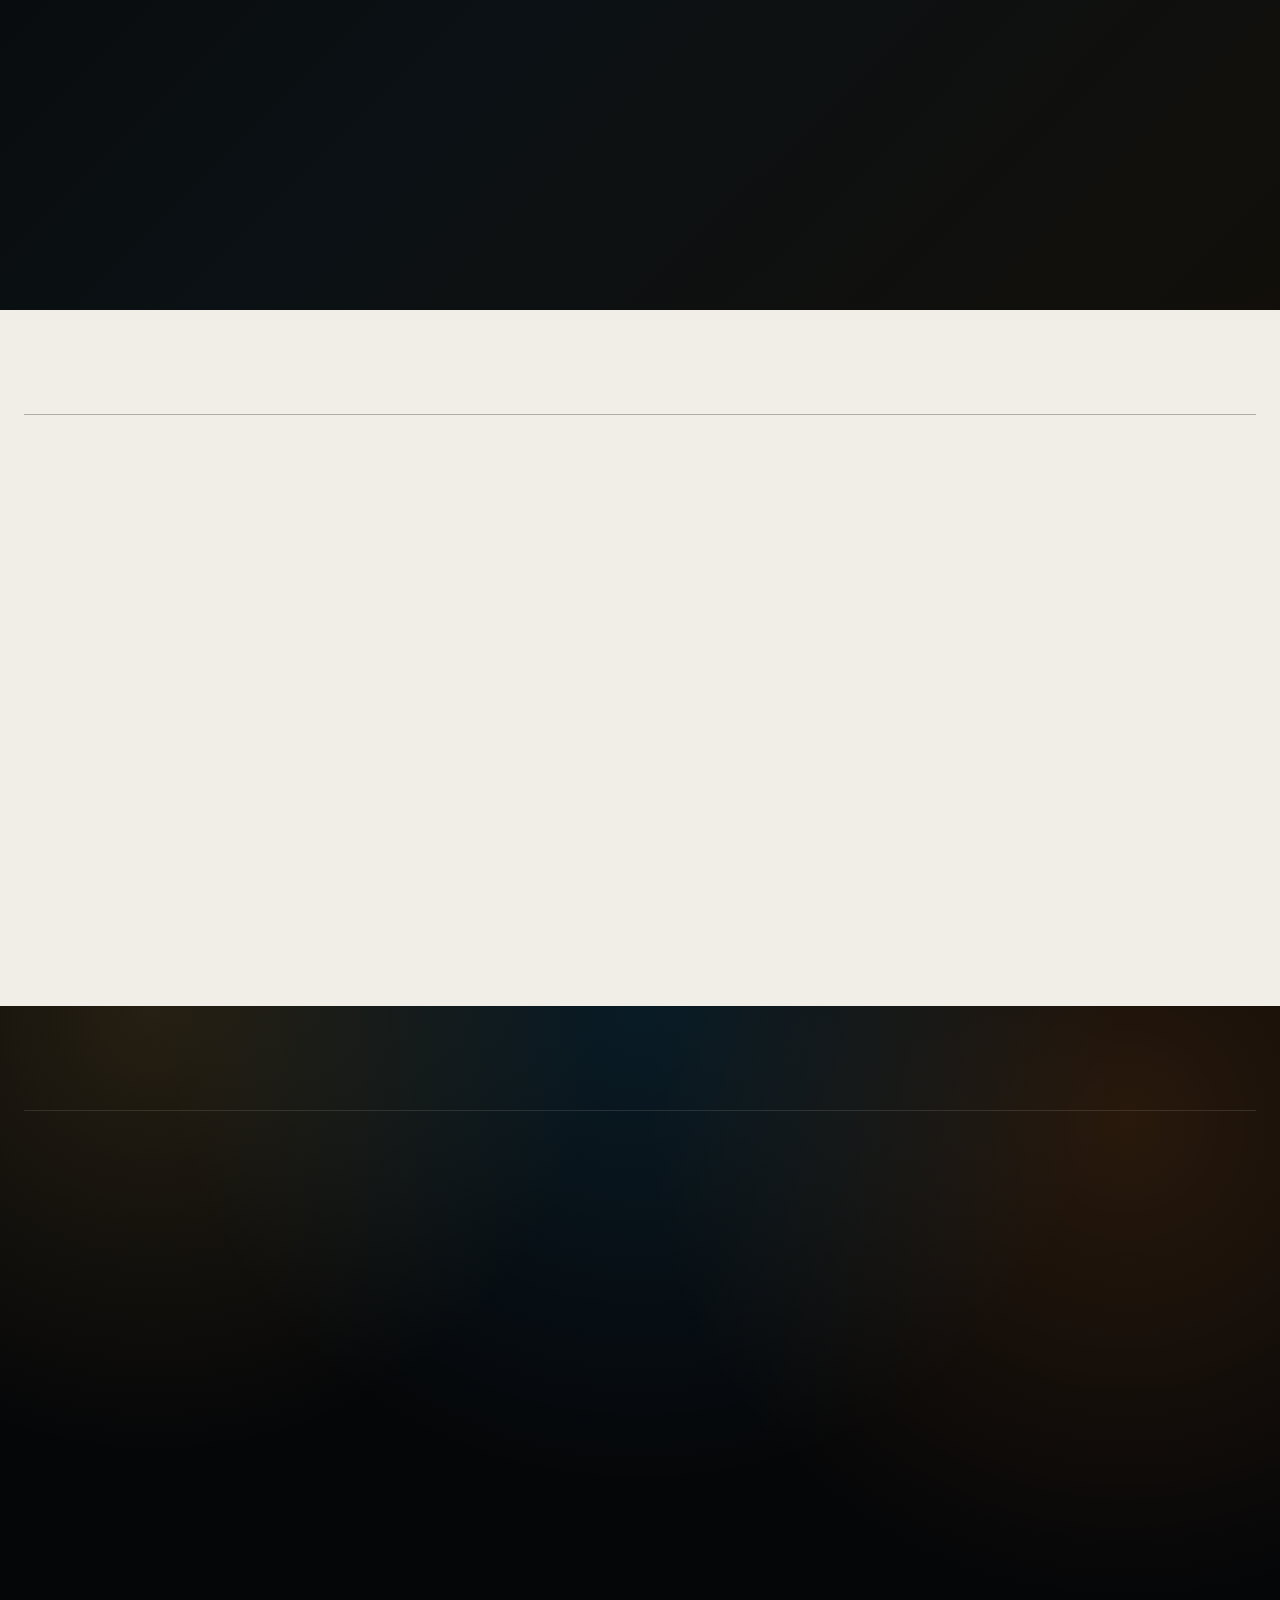
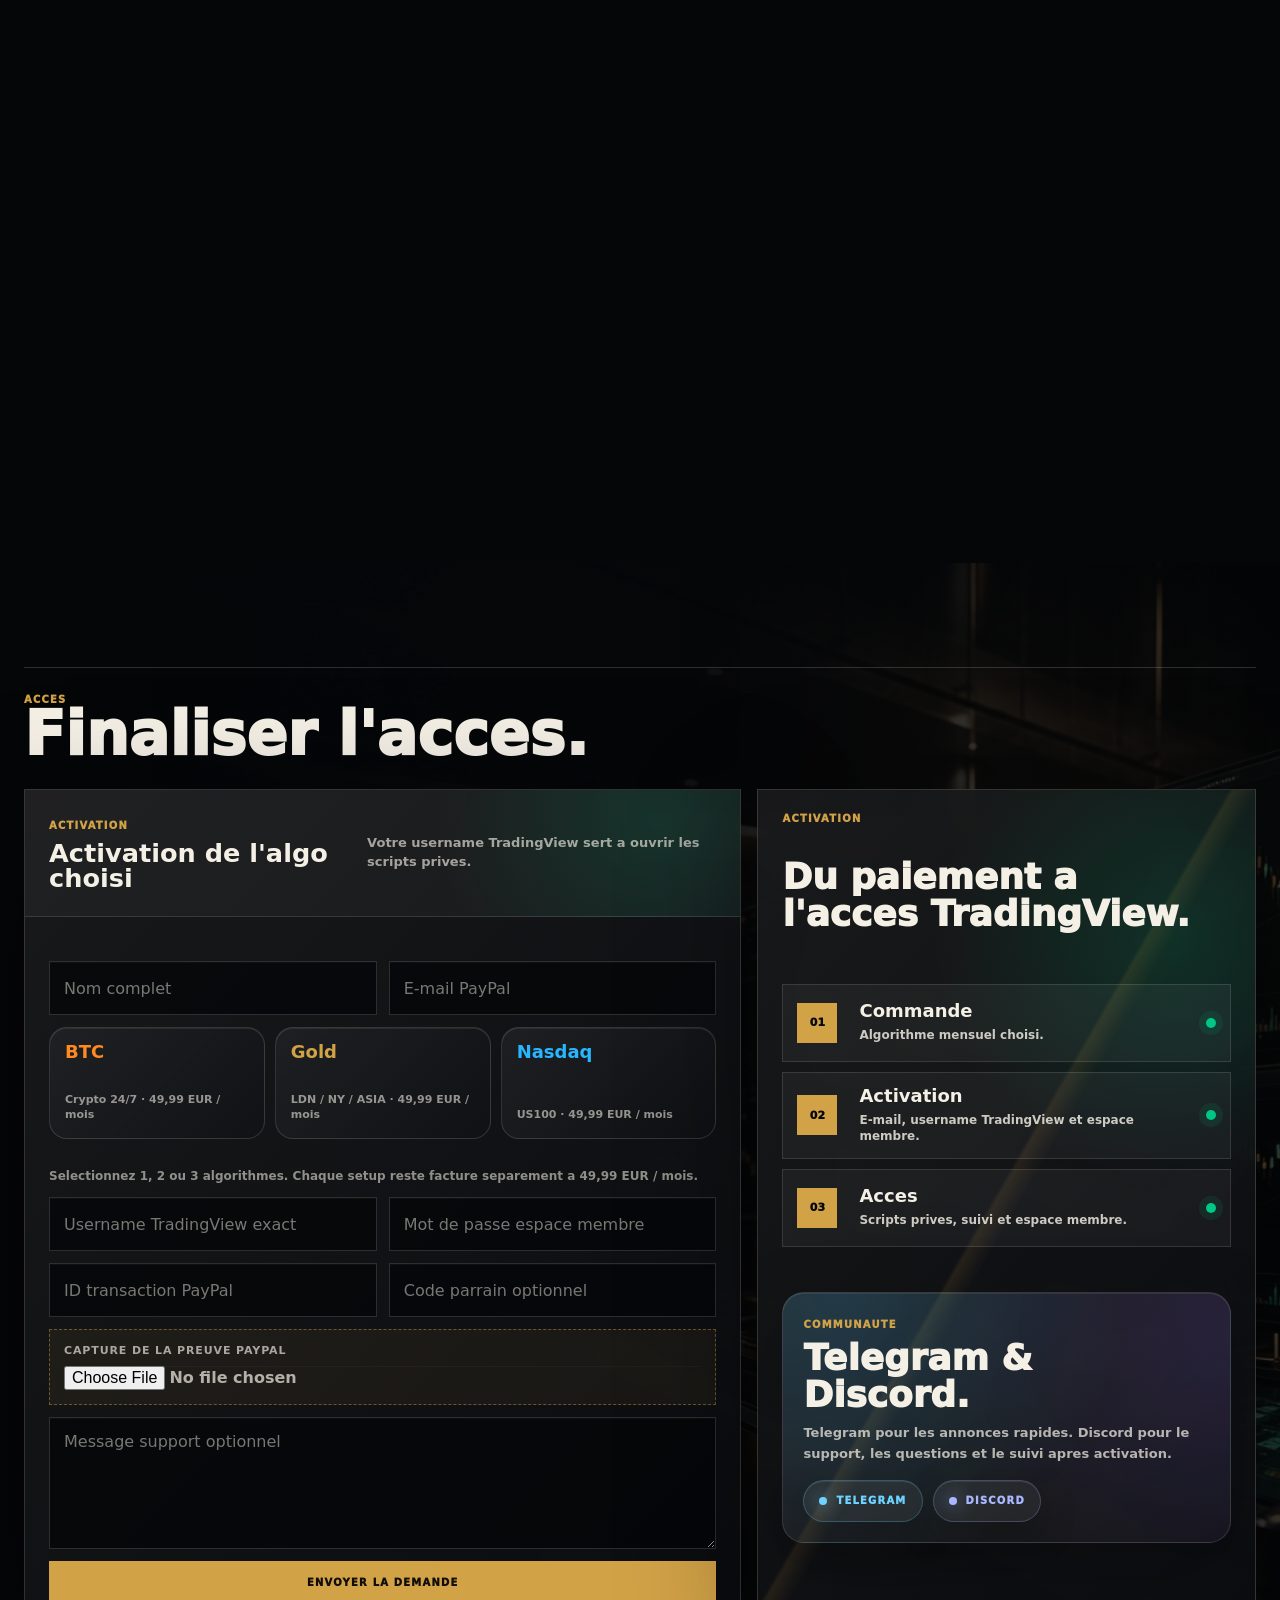
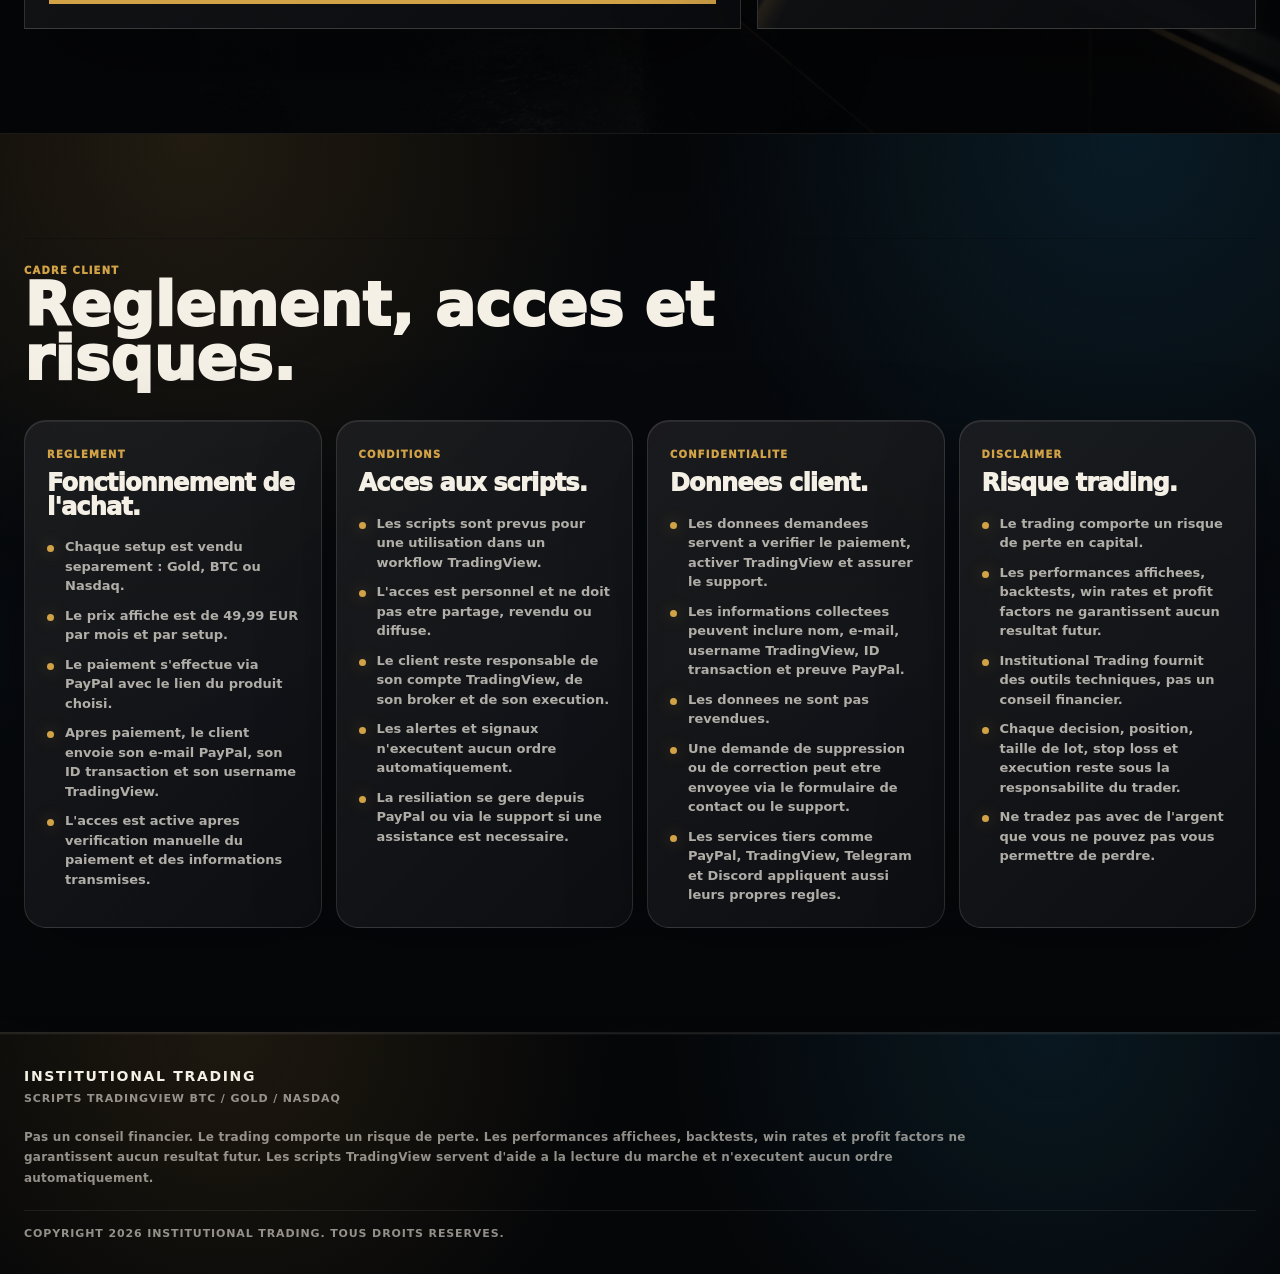
==== commit b898984d: "Clean loader and broker bonus panels" ====
--- a/index.html
+++ b/index.html
@@ -85,10 +85,13 @@
       place-items: center;
       color: var(--paper);
       background:
-        radial-gradient(circle at 50% 42%, rgba(210,162,71,.24), transparent 26%),
-        radial-gradient(circle at 35% 60%, rgba(0,199,125,.12), transparent 28%),
-        linear-gradient(135deg, rgba(38,183,255,.06), transparent 34%, rgba(210,162,71,.08)),
+        linear-gradient(rgba(244,240,230,.028) 1px, transparent 1px),
+        linear-gradient(90deg, rgba(244,240,230,.022) 1px, transparent 1px),
+        radial-gradient(circle at 50% 43%, rgba(210,162,71,.22), transparent 22rem),
+        radial-gradient(circle at 32% 60%, rgba(0,199,125,.11), transparent 24rem),
+        radial-gradient(circle at 72% 34%, rgba(38,183,255,.10), transparent 25rem),
         #050608;
+      background-size: 44px 44px, 44px 44px, auto, auto, auto, auto;
       transition: opacity .7s ease, visibility .7s ease;
       animation: loaderAutoHide .7s ease 3.05s forwards;
     }
@@ -101,16 +104,20 @@
 
     .loader-desk {
       position: relative;
-      width: min(460px, calc(100% - 44px));
+      width: min(520px, calc(100% - 44px));
       display: grid;
       justify-items: center;
-      gap: 17px;
-      padding: 34px 28px;
-      border: 1px solid rgba(210,162,71,.2);
-      border-radius: 18px;
-      background: linear-gradient(145deg, rgba(255,255,255,.075), rgba(255,255,255,.018));
-      box-shadow: 0 54px 180px rgba(0,0,0,.64), inset 0 1px 0 rgba(255,255,255,.11);
+      gap: 15px;
+      padding: 30px;
+      border: 1px solid rgba(210,162,71,.28);
+      border-radius: 30px;
+      background:
+        radial-gradient(circle at 50% 0, rgba(210,162,71,.20), transparent 15rem),
+        linear-gradient(145deg, rgba(255,255,255,.085), rgba(255,255,255,.018)),
+        rgba(6,8,11,.78);
+      box-shadow: 0 54px 180px rgba(0,0,0,.64), 0 0 110px rgba(210,162,71,.10), inset 0 1px 0 rgba(255,255,255,.12);
       backdrop-filter: blur(26px);
+      overflow: hidden;
     }
 
     .loader-desk::before,
@@ -121,17 +128,22 @@
     }
 
     .loader-desk::before {
-      inset: 16px;
-      border: 1px solid rgba(244,240,230,.07);
-      border-radius: 14px;
+      inset: 14px;
+      border: 1px solid rgba(244,240,230,.08);
+      border-radius: 24px;
+      background:
+        linear-gradient(rgba(244,240,230,.04) 1px, transparent 1px),
+        linear-gradient(90deg, rgba(244,240,230,.03) 1px, transparent 1px);
+      background-size: 34px 34px;
+      mask-image: linear-gradient(180deg, transparent, #000 15%, #000 85%, transparent);
     }
 
     .loader-desk::after {
-      left: 28px;
-      right: 28px;
-      top: 0;
+      left: 36px;
+      right: 36px;
+      top: 16px;
       height: 1px;
-      background: linear-gradient(90deg, transparent, rgba(210,162,71,.8), transparent);
+      background: linear-gradient(90deg, transparent, rgba(210,162,71,.9), rgba(38,183,255,.55), transparent);
       animation: loaderScan 1.4s ease-in-out infinite alternate;
     }
 
@@ -144,15 +156,17 @@
 
     .loader-logo {
       position: relative;
-      width: 168px;
-      height: 148px;
+      width: 132px;
+      height: 132px;
       display: grid;
       place-items: center;
       overflow: hidden;
-      border: 1px solid rgba(210,162,71,.28);
-      border-radius: 18px;
-      background: #030405;
-      box-shadow: 0 0 0 1px rgba(255,255,255,.04), 0 0 80px rgba(210,162,71,.2);
+      border: 1px solid rgba(210,162,71,.34);
+      border-radius: 28px;
+      background:
+        radial-gradient(circle at 50% 18%, rgba(210,162,71,.22), transparent 7rem),
+        #030405;
+      box-shadow: 0 0 0 1px rgba(255,255,255,.04), 0 24px 80px rgba(0,0,0,.45), 0 0 70px rgba(210,162,71,.18);
     }
 
     .loader-logo::before {
@@ -168,19 +182,19 @@
     .loader-logo img {
       position: relative;
       z-index: 1;
-      width: 100%;
-      height: 100%;
+      width: 92%;
+      height: 92%;
       object-fit: contain;
       object-position: center;
       transform: none;
-      border-radius: 15px;
+      border-radius: 23px;
     }
 
     .loader-title {
       margin: 0;
-      font-size: clamp(22px, 3.2vw, 34px);
+      font-size: clamp(24px, 3.4vw, 42px);
       line-height: .95;
-      letter-spacing: .04em;
+      letter-spacing: .02em;
       text-transform: uppercase;
     }
 
@@ -1358,10 +1372,12 @@
       align-content: space-between;
       gap: 13px;
       padding: 16px;
-      border: 1px solid rgba(244,240,230,.16);
-      background:
-        linear-gradient(135deg, rgba(244,240,230,.1), rgba(244,240,230,.025)),
-        rgba(6,8,11,.76);
+      border: 1px solid rgba(244,240,230,.13);
+      border-radius: 20px;
+      background:
+        radial-gradient(circle at 0 0, rgba(210,162,71,.09), transparent 10rem),
+        linear-gradient(135deg, rgba(244,240,230,.075), rgba(244,240,230,.018)),
+        rgba(6,8,11,.70);
       box-shadow: 0 28px 90px rgba(0,0,0,.42);
       backdrop-filter: blur(18px);
       opacity: calc(.04 + var(--deck-fan, 0) * .96);
@@ -1371,8 +1387,9 @@
     .orbit-card::before {
       content: "";
       position: absolute;
-      inset: -1px auto -1px -1px;
+      inset: 12px auto 12px 12px;
       width: 3px;
+      border-radius: 999px;
       background: var(--gold);
       opacity: .9;
     }
@@ -1401,6 +1418,7 @@
     .orbit-card .card-metric span {
       padding: 7px 9px;
       border: 1px solid rgba(244,240,230,.12);
+      border-radius: 999px;
       color: rgba(244,240,230,.86);
       background: rgba(244,240,230,.05);
       font-size: 10px;
@@ -1516,6 +1534,7 @@
       margin-top: 22px;
       padding: 13px 15px;
       border: 1px solid rgba(244,240,230,.13);
+      border-radius: 14px;
       color: rgba(244,240,230,.72);
       background: rgba(6,8,11,.42);
       box-shadow: 0 20px 70px rgba(0,0,0,.32);
@@ -1553,6 +1572,7 @@
 
     .rail i {
       height: 4px;
+      border-radius: 999px;
       background: rgba(255,255,255,.2);
     }
 
@@ -1562,8 +1582,11 @@
       position: relative;
       z-index: 4;
       min-height: 580px;
-      border: 1px solid rgba(255,255,255,.16);
-      background: rgba(10,13,17,.86);
+      border: 1px solid rgba(244,240,230,.14);
+      border-radius: 26px;
+      background:
+        radial-gradient(circle at 80% 6%, rgba(0,199,131,.12), transparent 18rem),
+        rgba(10,13,17,.86);
       box-shadow: 0 52px 130px rgba(0,0,0,.45);
       transform:
         translate3d(calc(var(--deck-open, 0) * -24px), calc(var(--deck-fan, 0) * 6px), calc(var(--deck-open, 0) * 80px))
@@ -1571,13 +1594,14 @@
         rotateY(calc(-10deg + var(--cinema-progress, 0) * 18deg))
         scale(calc(.94 + var(--deck-open, 0) * .08));
       transform-style: preserve-3d;
-      overflow: visible;
+      overflow: hidden;
     }
 
     .signal-board::after {
       content: "";
       position: absolute;
       inset: -1px;
+      border-radius: inherit;
       border: 1px solid rgba(0,199,131,.32);
       box-shadow: 0 0 70px rgba(0,199,131,.18), inset 0 0 44px rgba(0,199,131,.06);
       opacity: var(--deck-open, 0);
@@ -1591,7 +1615,9 @@
       justify-content: space-between;
       padding: 0 18px;
       border-bottom: 1px solid rgba(255,255,255,.12);
-      background: rgba(255,255,255,.035);
+      background:
+        linear-gradient(90deg, rgba(255,255,255,.055), rgba(255,255,255,.022)),
+        rgba(255,255,255,.025);
     }
 
     .signal-body {
@@ -1602,12 +1628,15 @@
       overflow: hidden;
       background:
         radial-gradient(ellipse 68% 54% at 72% 26%, rgba(0,199,131,.1), transparent 68%),
+        linear-gradient(rgba(244,240,230,.026) 1px, transparent 1px),
+        linear-gradient(90deg, rgba(244,240,230,.022) 1px, transparent 1px),
         rgba(7,9,12,.5);
+      background-size: auto, 46px 46px, 46px 46px, auto;
     }
 
     .context-table {
       border-right: 1px solid rgba(255,255,255,.12);
-      background: rgba(7,9,12,.82);
+      background: rgba(7,9,12,.74);
       padding: 14px;
     }
 
@@ -1626,6 +1655,7 @@
       justify-self: stretch;
       text-align: center;
       padding: 7px;
+      border-radius: 8px;
       color: #08090b;
       background: var(--gold);
     }
@@ -1658,6 +1688,7 @@
       min-height: 54px;
       padding: 13px 16px;
       border: 1px solid rgba(0,199,131,.62);
+      border-radius: 12px;
       color: #ecfff6;
       background: rgba(0,199,131,.13);
       font-size: 11px;
@@ -4533,13 +4564,13 @@
     .broker-bonus {
       position: relative;
       display: grid;
-      grid-template-columns: 1fr;
-      gap: 12px;
+      grid-template-columns: auto 1fr;
+      gap: 14px;
       align-items: center;
-      min-height: 148px;
-      padding: 26px 28px;
+      min-height: 92px;
+      padding: 18px 22px;
       border: 1px solid rgba(255,138,33,.32);
-      border-radius: 28px;
+      border-radius: 24px;
       background:
         radial-gradient(circle at 6% 0, rgba(255,138,33,.28), transparent 18rem),
         rgba(255,138,33,.08);
@@ -4551,10 +4582,10 @@
       content: attr(data-stamp);
       position: absolute;
       right: 18px;
-      bottom: -18px;
+      bottom: -20px;
       z-index: -1;
       color: rgba(244,240,230,.075);
-      font-size: clamp(70px, 8vw, 138px);
+      font-size: clamp(58px, 7vw, 112px);
       line-height: .78;
       font-weight: 950;
       letter-spacing: -.08em;
@@ -4620,19 +4651,12 @@
       box-shadow: 0 16px 42px rgba(255,138,33,.18);
     }
 
-    .broker-bonus strong {
+    .bonus-caption {
       color: var(--paper);
-      font-size: 23px;
+      font-size: 18px;
       line-height: 1.1;
-    }
-
-    .broker-bonus span {
-      display: block;
-      margin-top: 8px;
-      color: rgba(244,240,230,.68);
-      font-size: 12px;
-      line-height: 1.5;
-      font-weight: 780;
+      font-weight: 950;
+      letter-spacing: -.01em;
     }
 
     .copy-steps {
@@ -6625,10 +6649,7 @@
               </div>
               <div class="broker-bonus" data-stamp="VANTAGE">
                 <span class="bonus-value">500 EUR</span>
-                <div>
-                  <strong>Depot reel : bonus + bot offert.</strong>
-                  <span>Si vous ouvrez un compte reel, vous pouvez actuellement obtenir jusqu'a 150 EUR offerts pour un depot de 500 EUR minimum selon les offres disponibles. Pour tout depot de 500 EUR ou plus, 1 mois de bot est offert.</span>
-                </div>
+                <span class="bonus-caption">Bonus reseau + 1 mois de bot offert</span>
               </div>
             </div>
             <div class="broker-actions">
@@ -6668,10 +6689,7 @@
               </div>
               <div class="broker-bonus" data-stamp="GOLD X">
                 <span class="bonus-value">100%</span>
-                <div>
-                  <strong>Depot double possible selon promotion.</strong>
-                  <span>Aucun depot minimum requis pour ouvrir le compte. A partir de 500 EUR de depot, vous pouvez actuellement beneficier du depot double selon les offres promotionnelles disponibles.</span>
-                </div>
+                <span class="bonus-caption">Bonus Gold X selon promotion disponible</span>
               </div>
             </div>
             <div class="broker-actions">
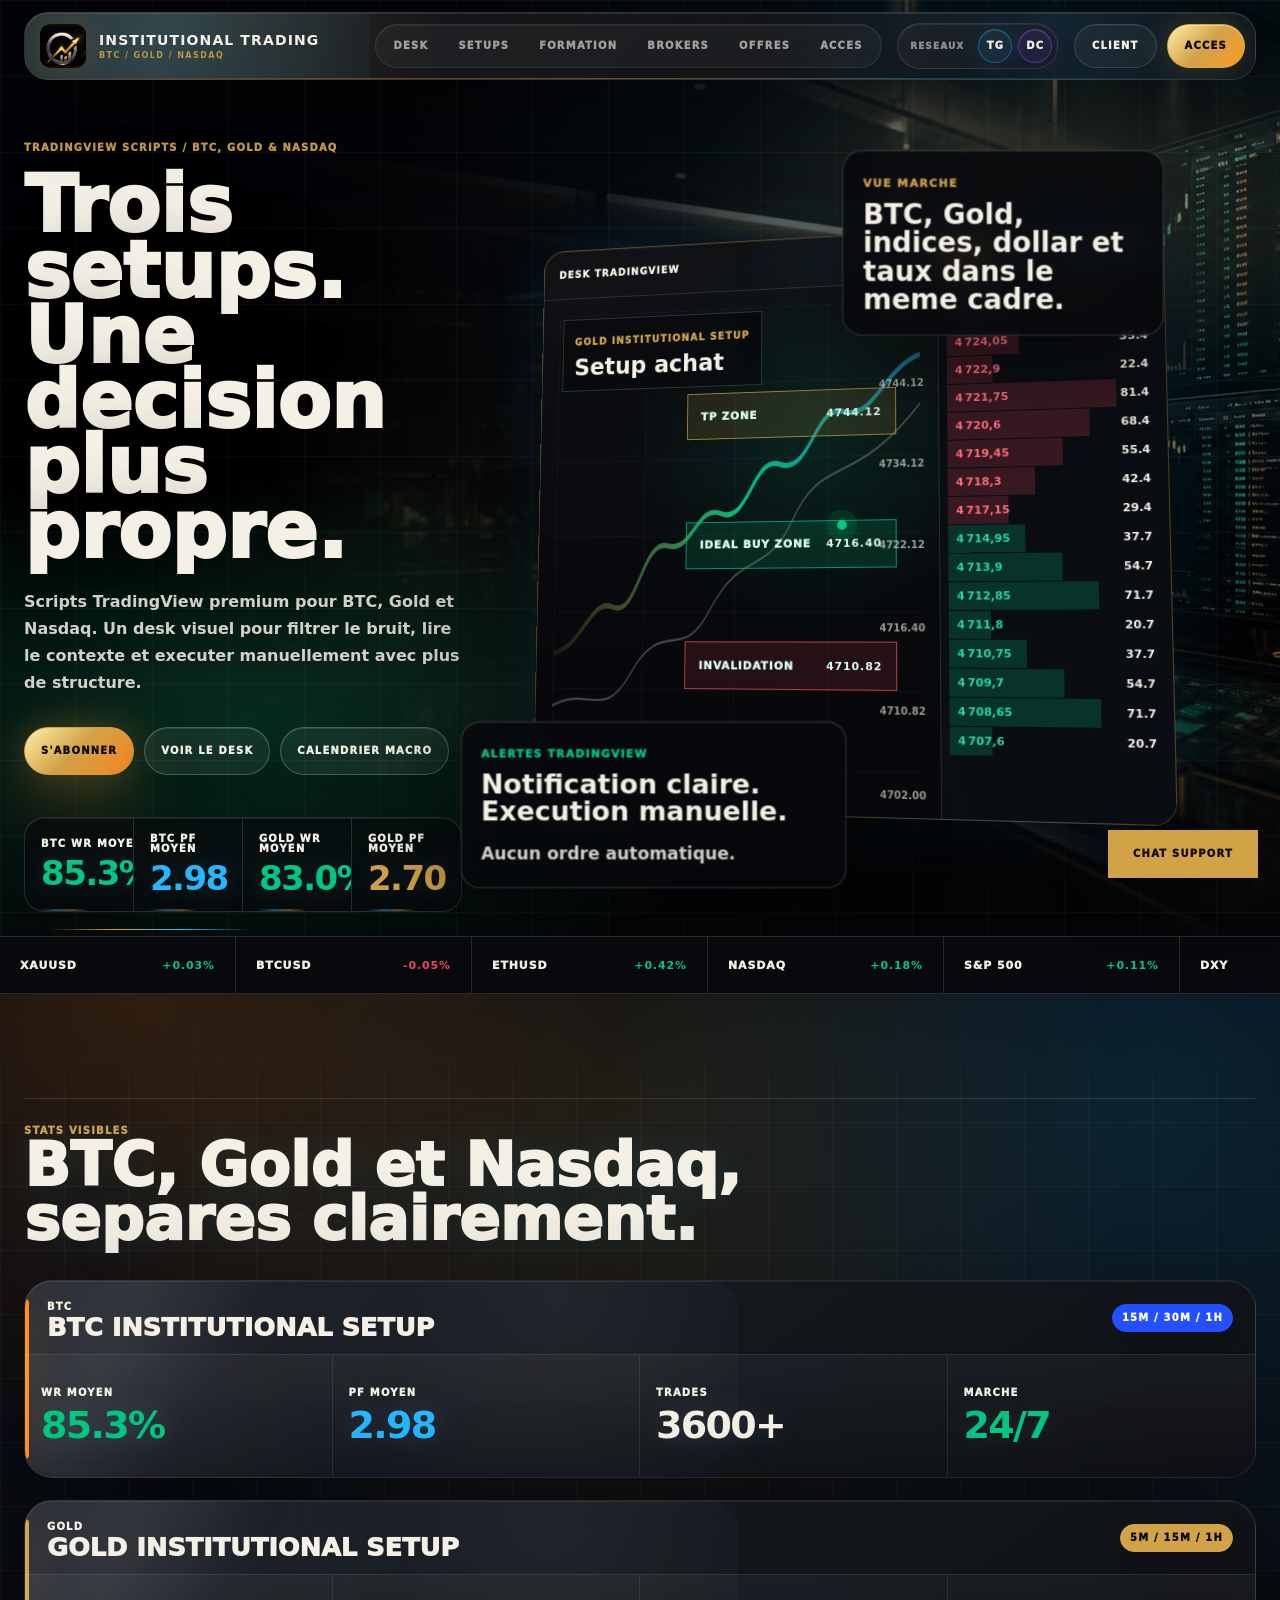
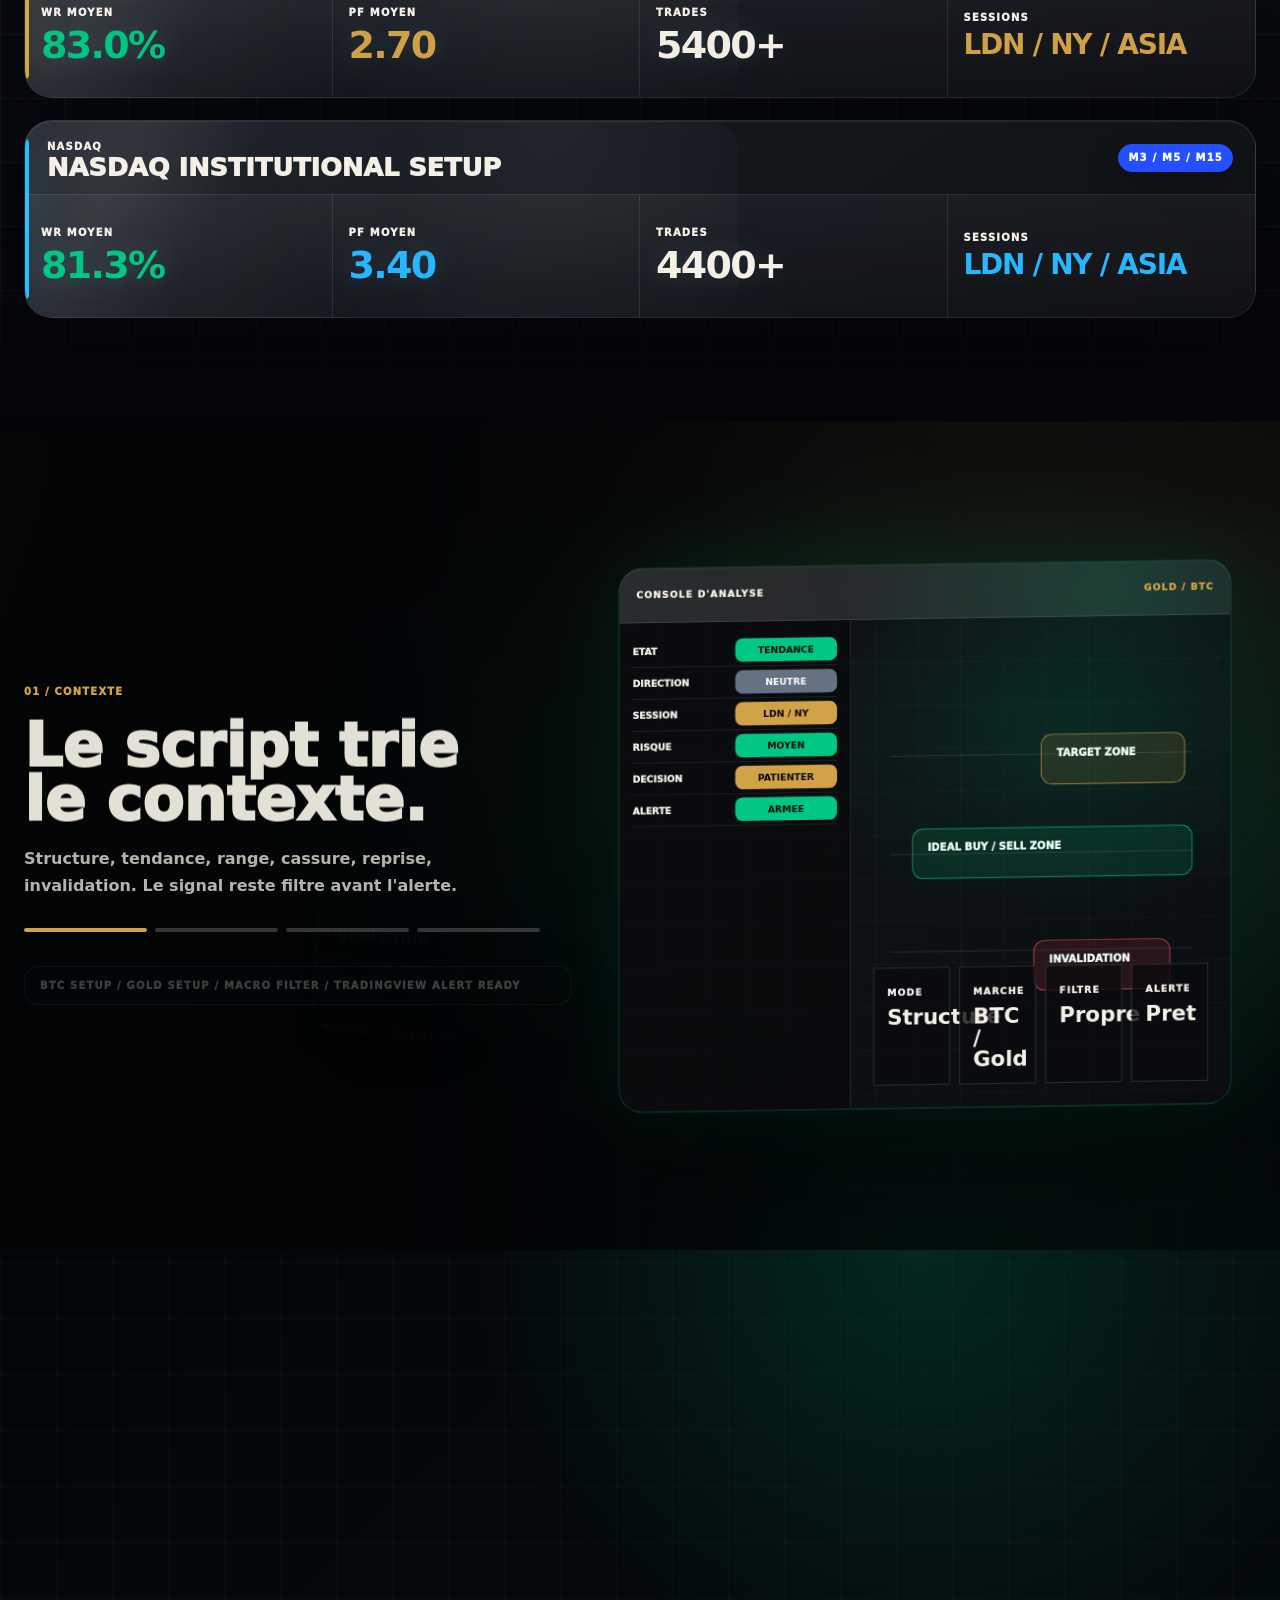
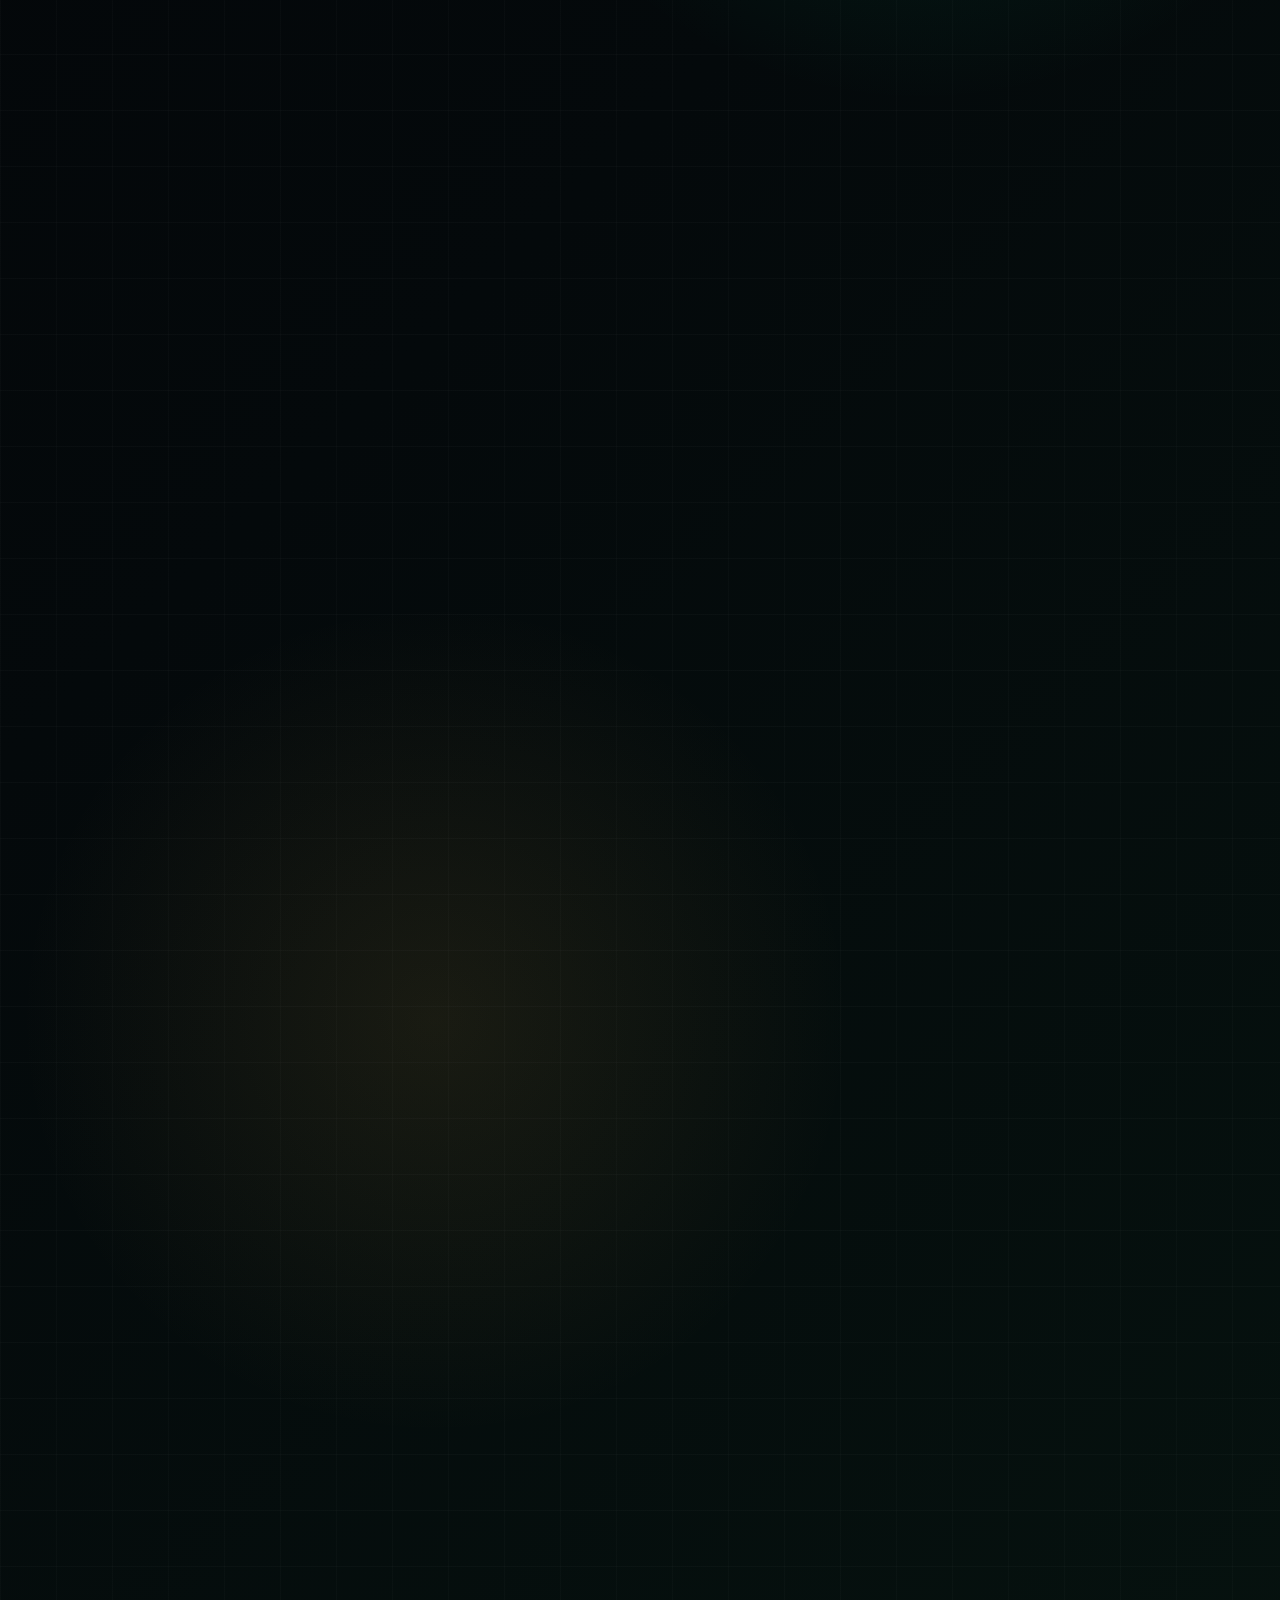
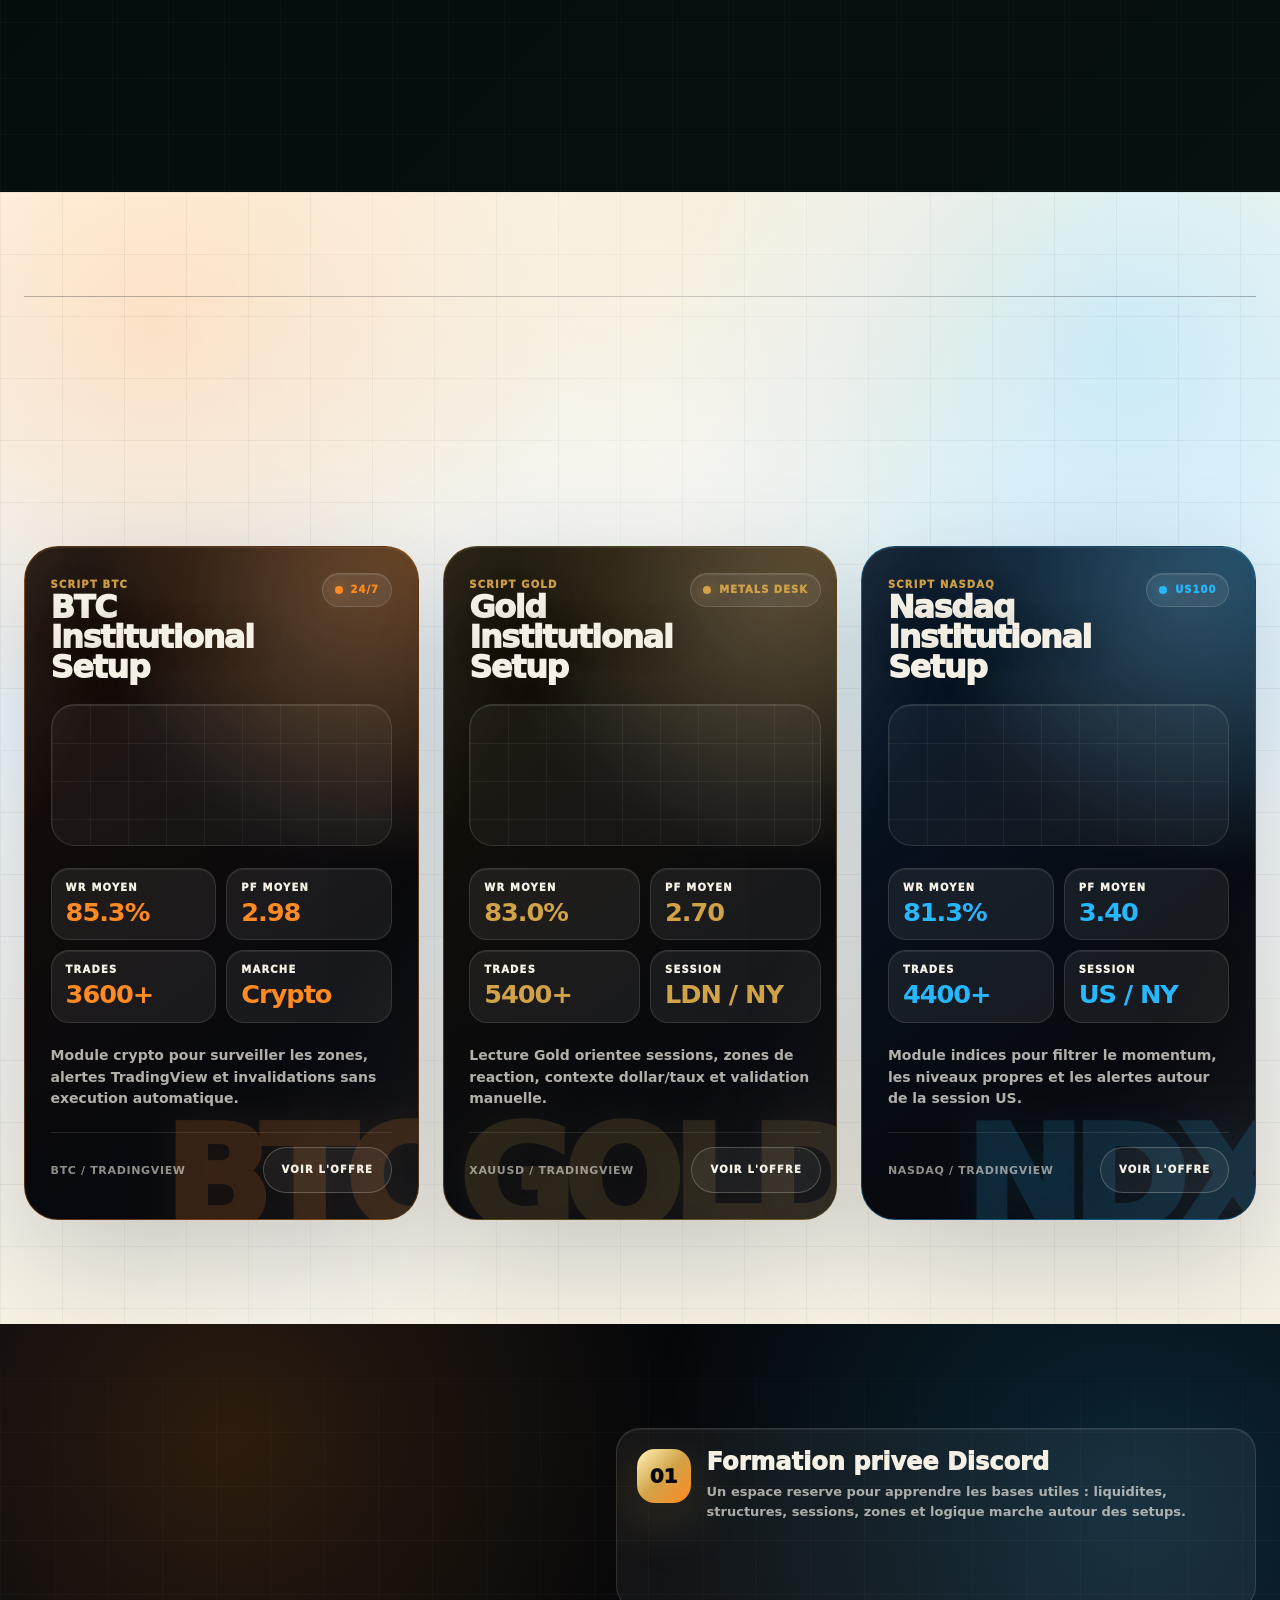
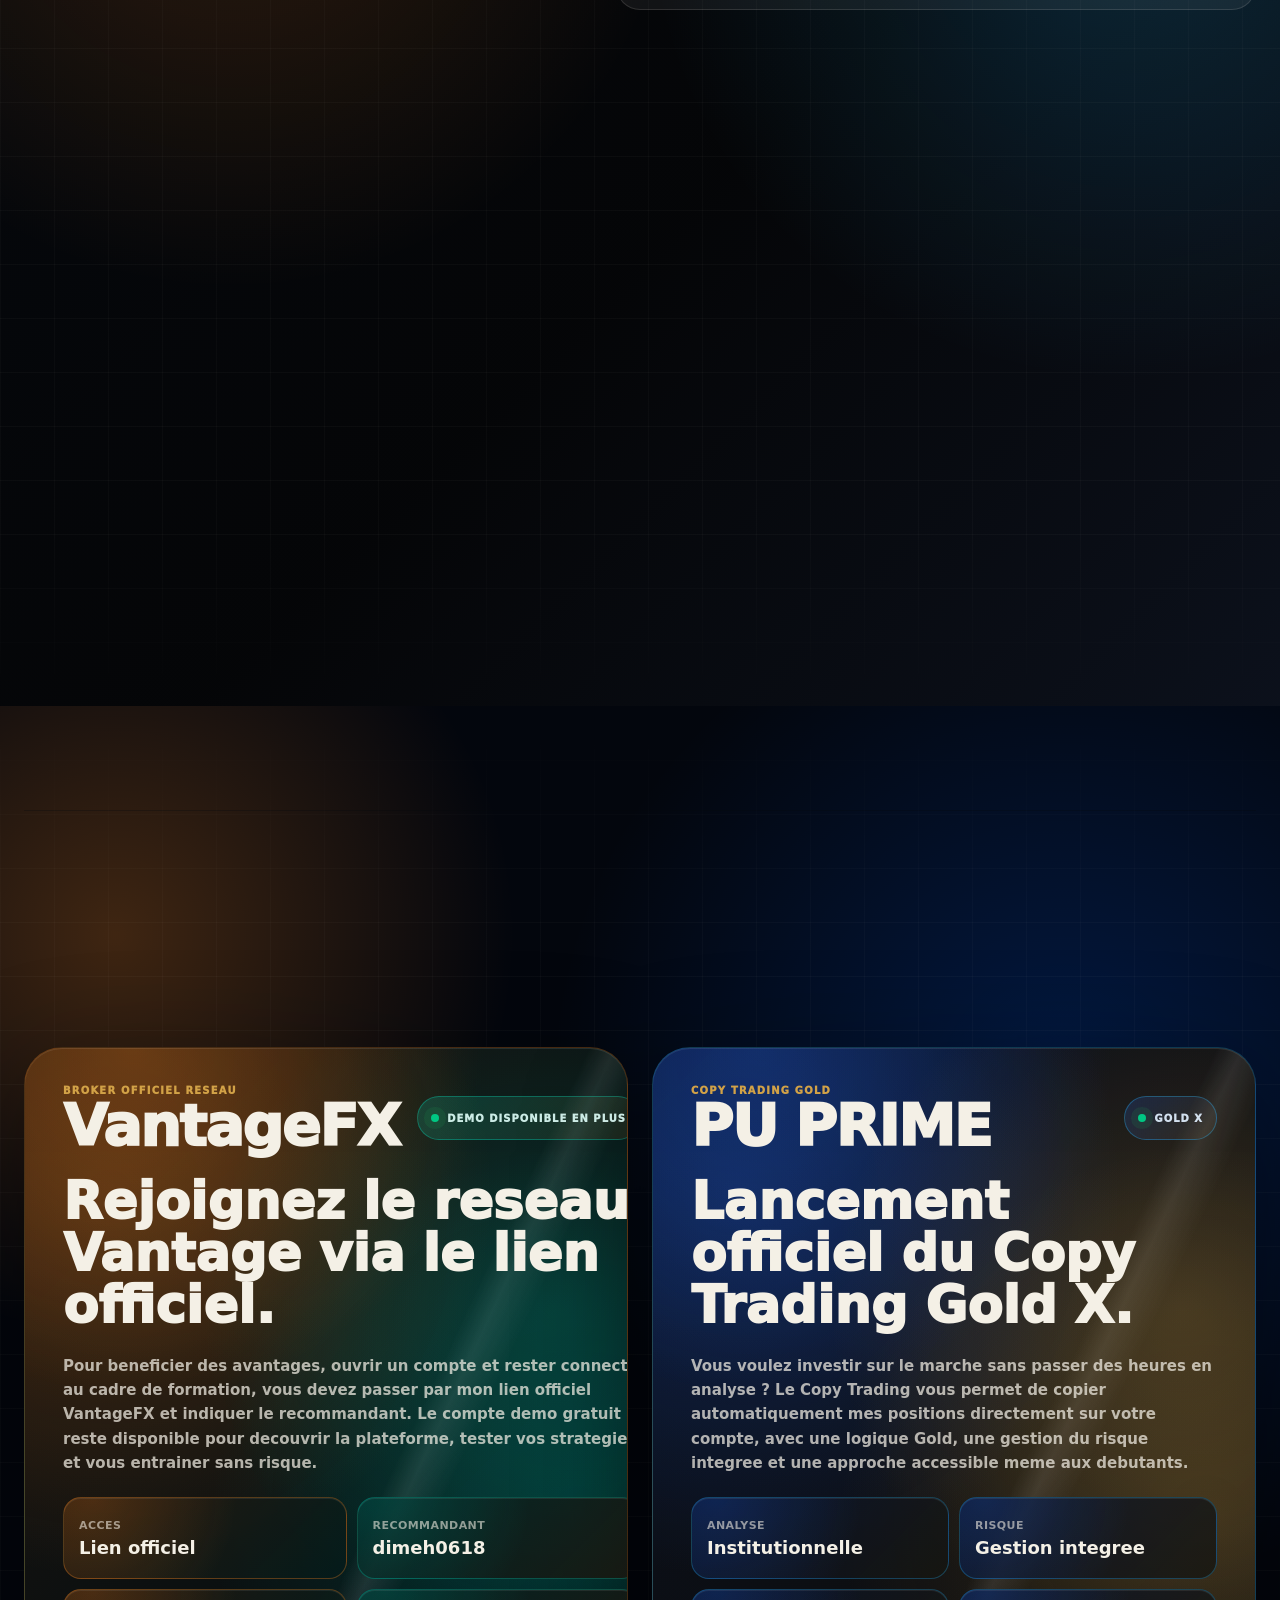
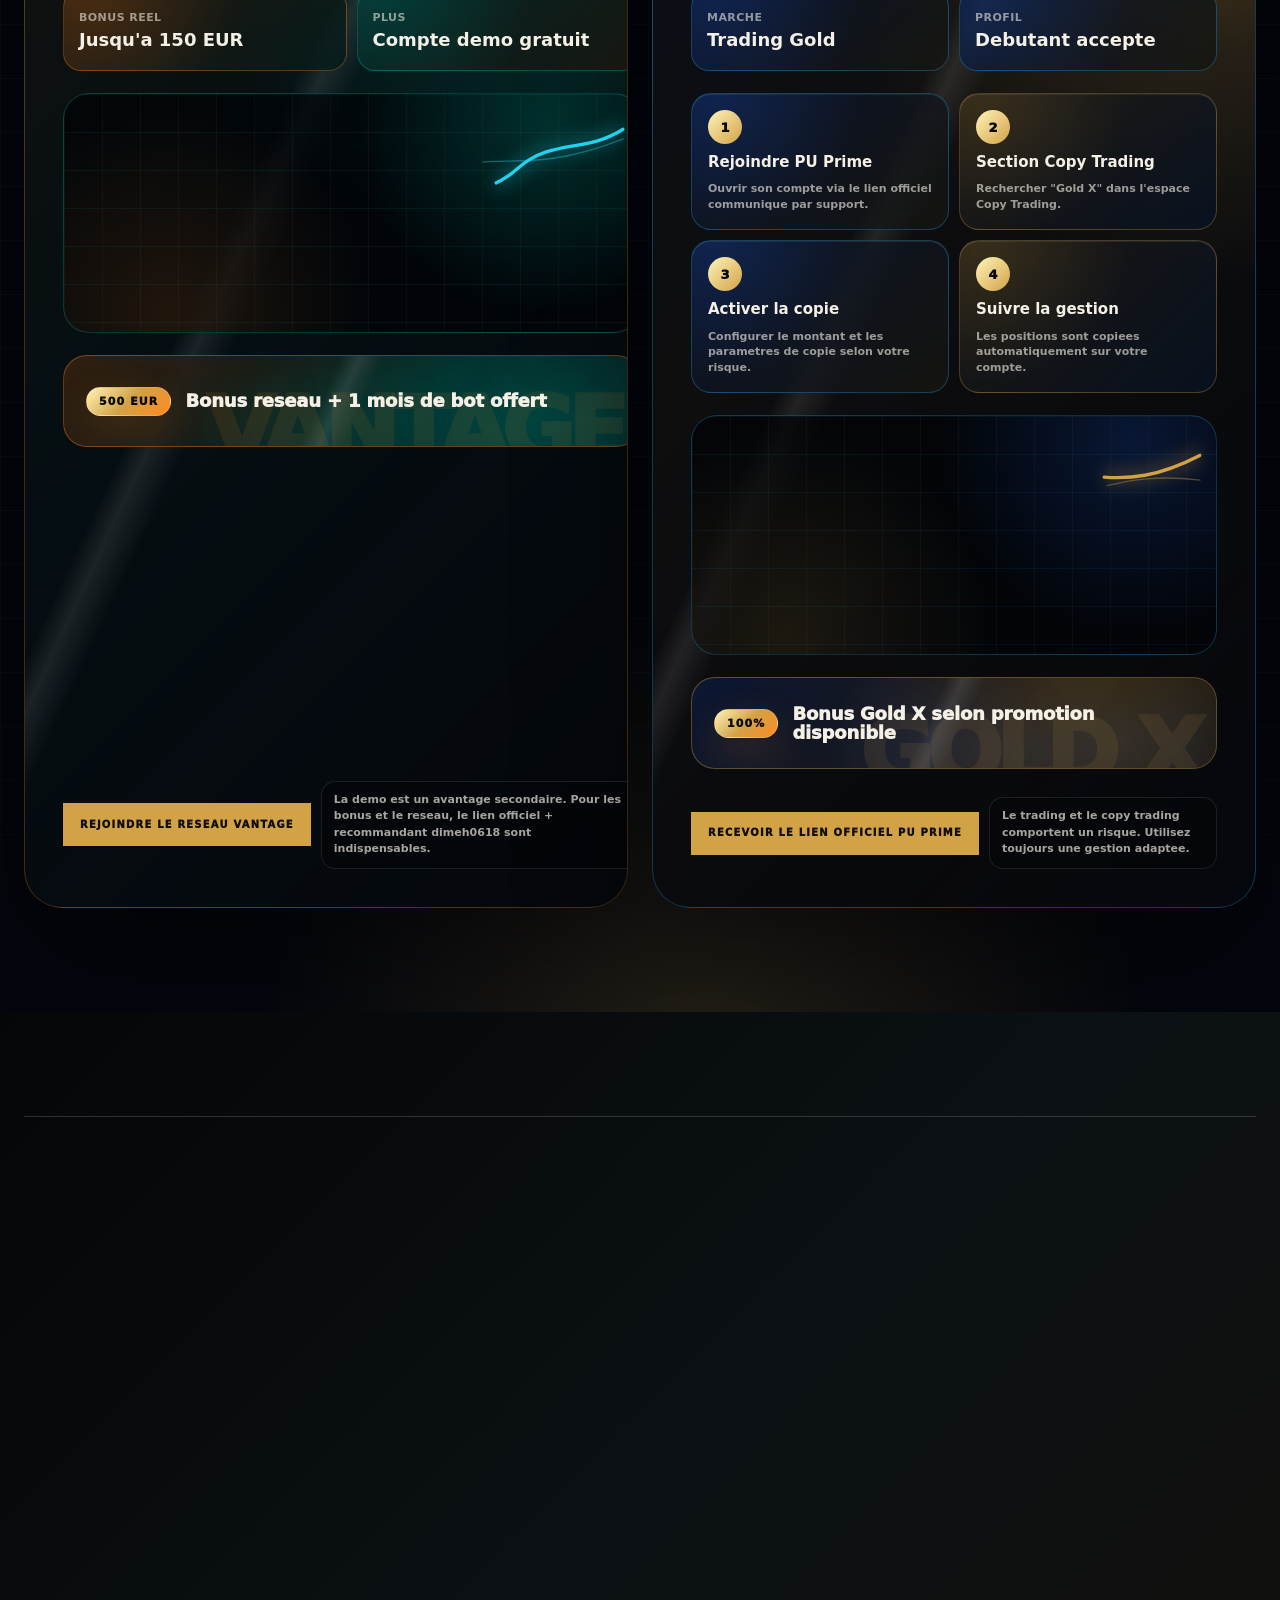
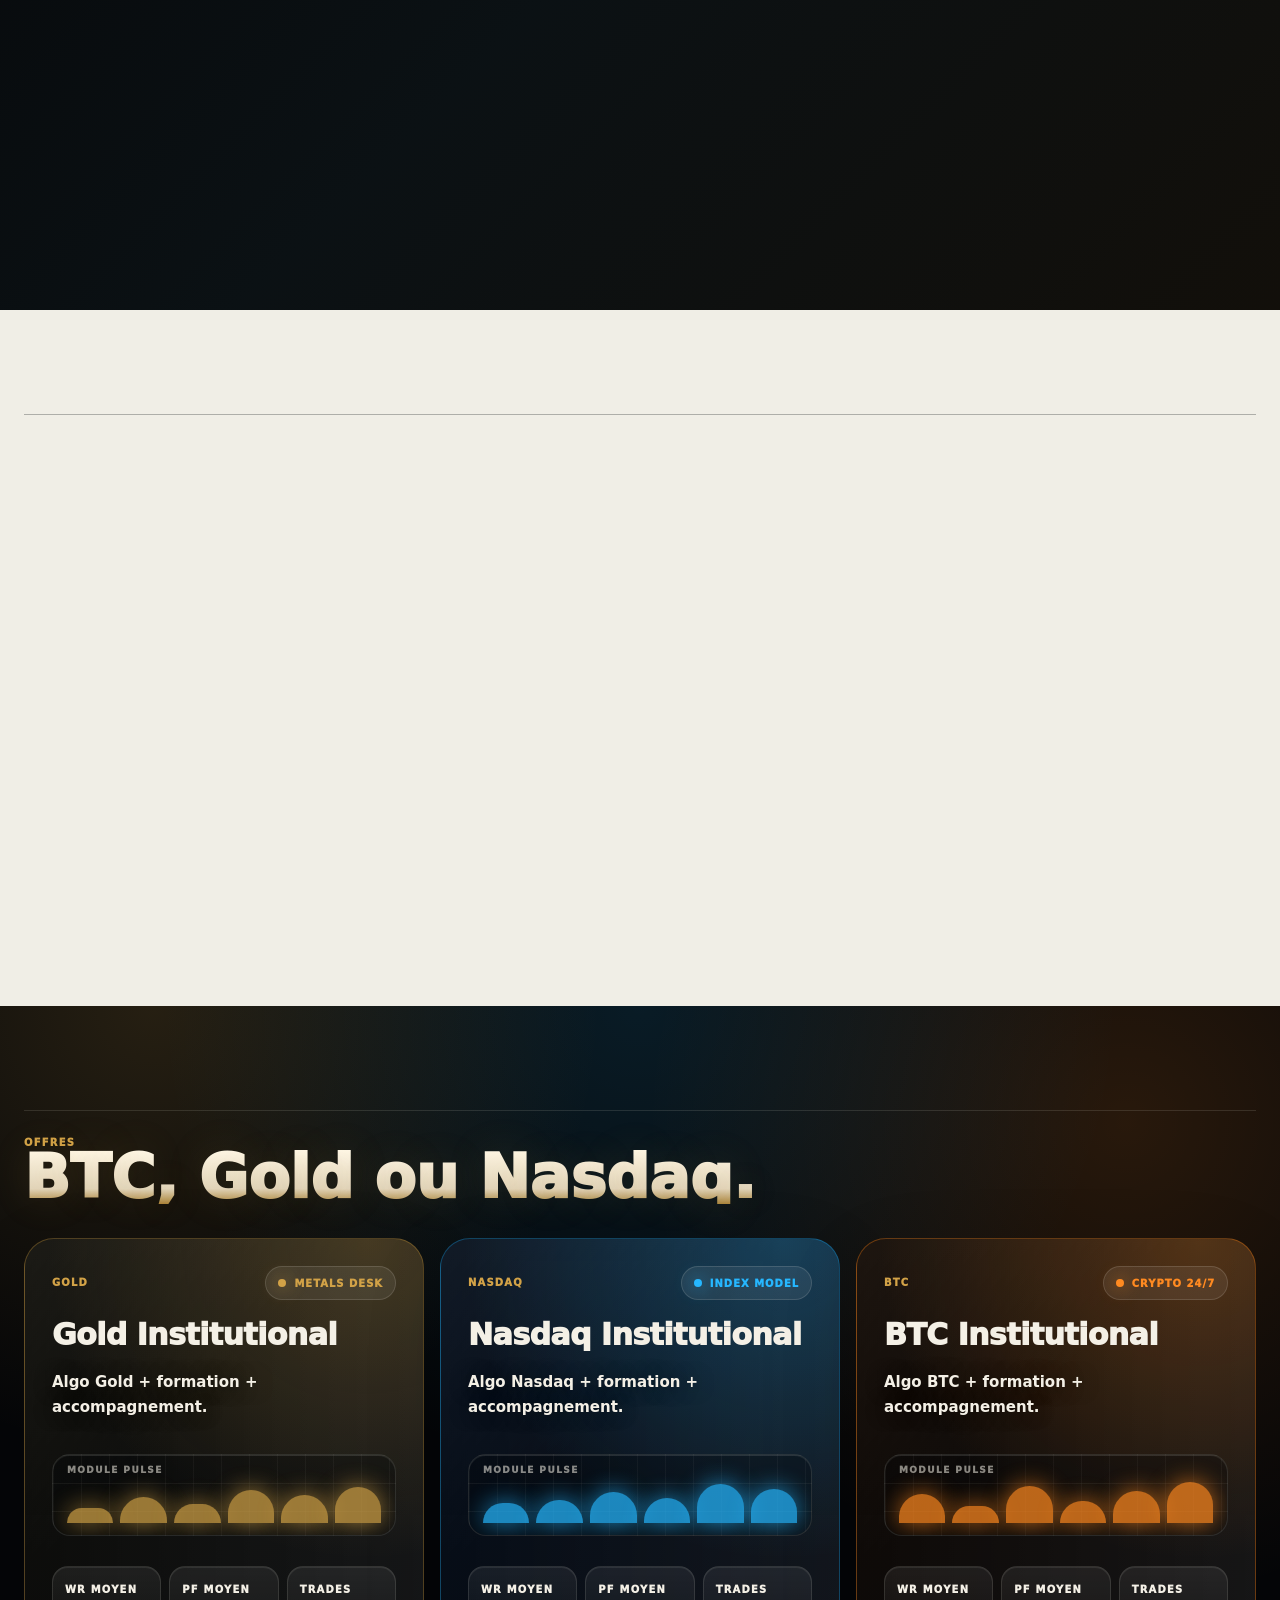
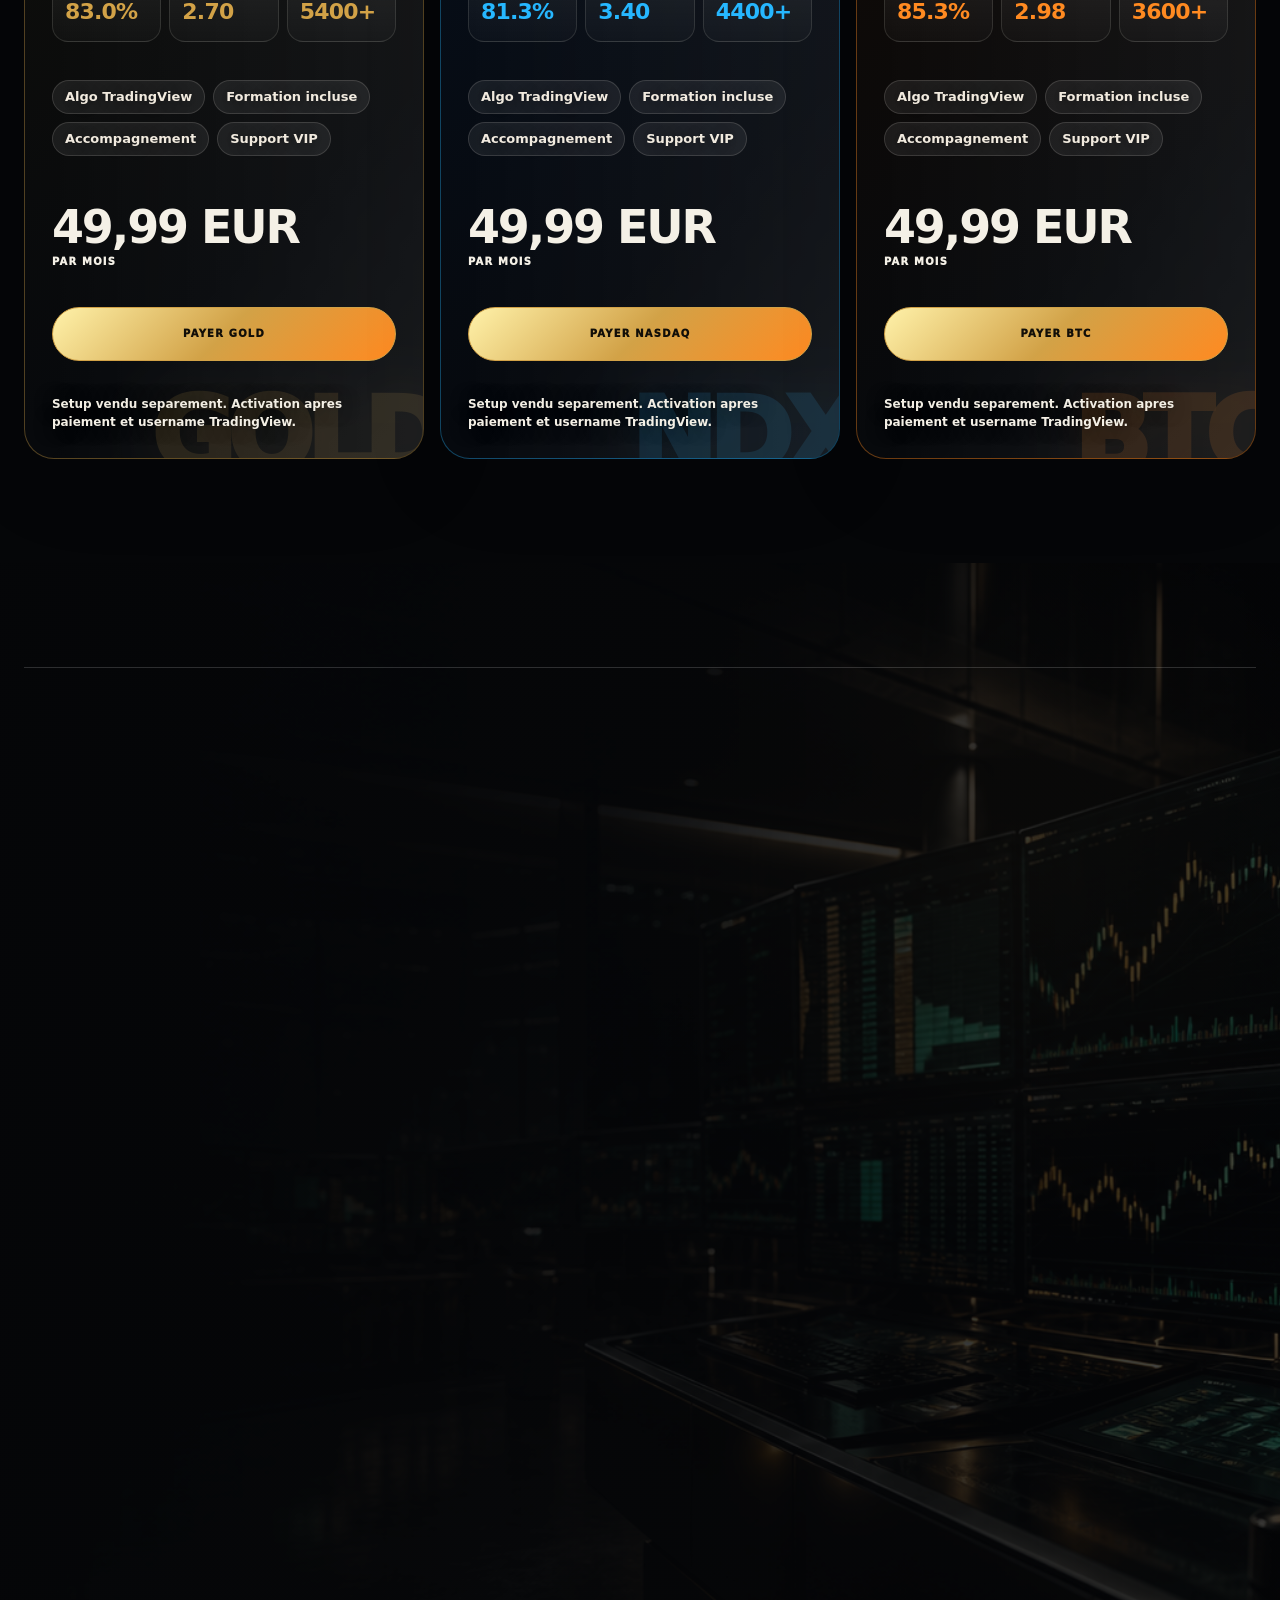
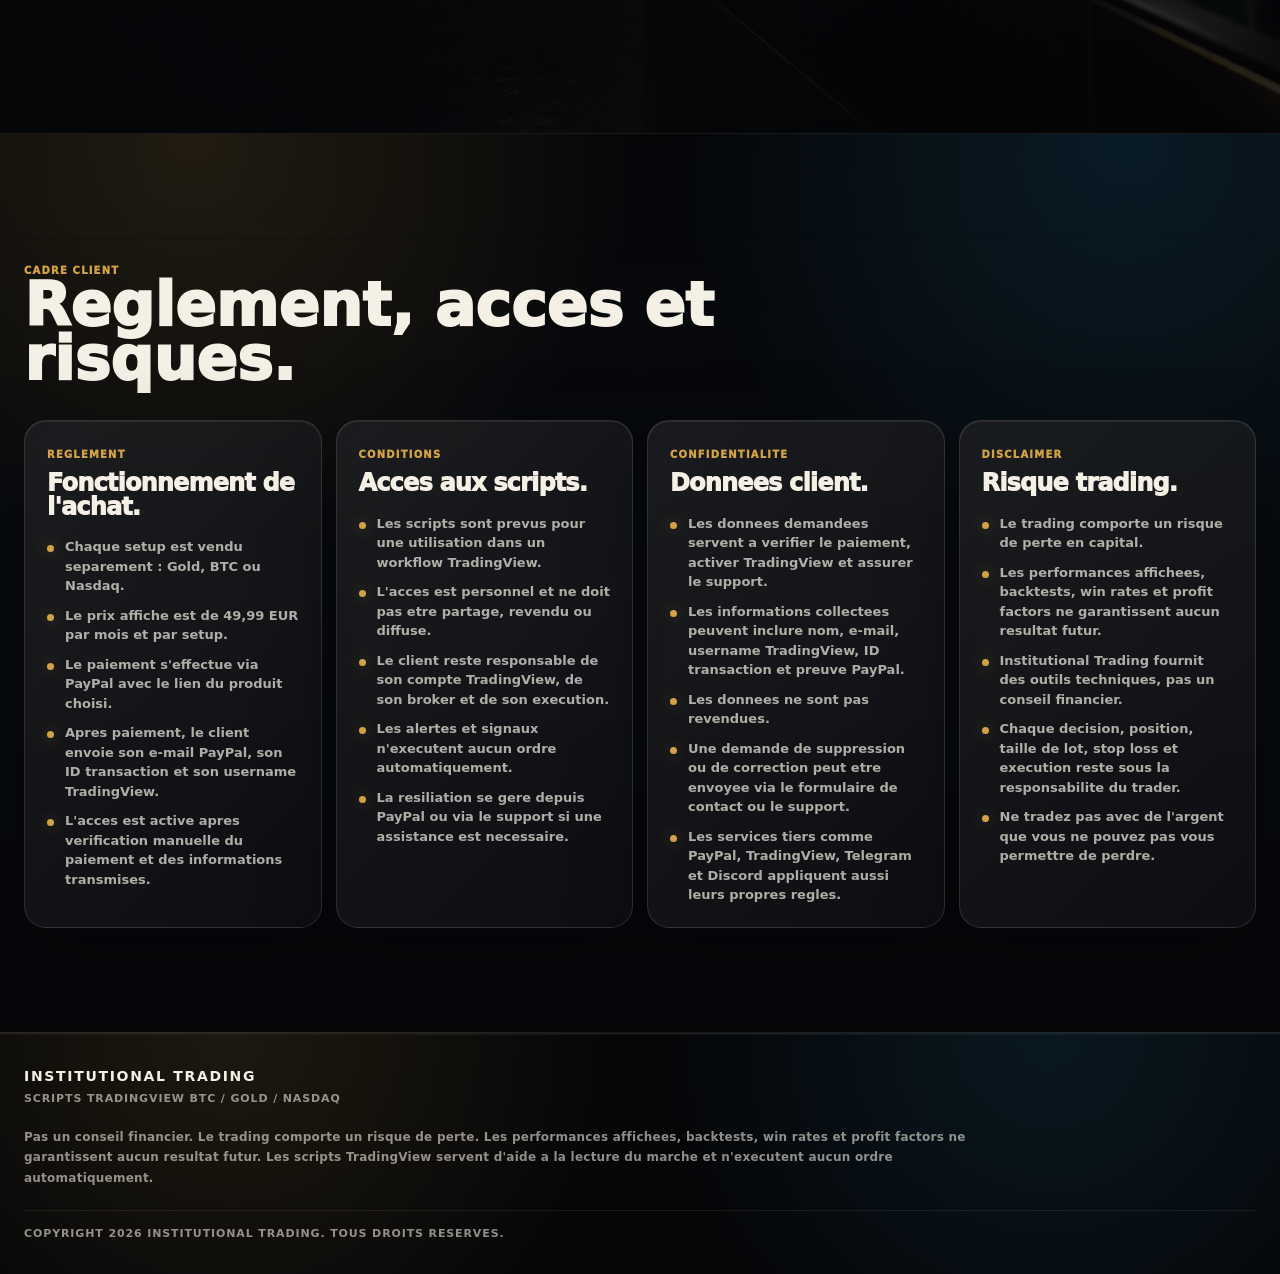
==== commit b5fed460: "Remove duplicate broker watermarks and clean process section" ====
--- a/index.html
+++ b/index.html
@@ -1167,10 +1167,12 @@
       padding: 0;
       color: var(--paper);
       background:
-        radial-gradient(circle at 16% 40%, rgba(210,162,71,.12), transparent 32%),
-        radial-gradient(circle at 72% 38%, rgba(0,199,131,.12), transparent 30%),
-        linear-gradient(90deg, rgba(5,6,8,.96), rgba(5,6,8,.72) 54%, rgba(5,6,8,.34)),
-        url("assets/trading-command-center-bg-v2.png") center right / cover no-repeat;
+        linear-gradient(rgba(244,240,230,.024) 1px, transparent 1px),
+        linear-gradient(90deg, rgba(244,240,230,.018) 1px, transparent 1px),
+        radial-gradient(circle at 22% 46%, rgba(210,162,71,.10), transparent 27rem),
+        radial-gradient(circle at 74% 44%, rgba(0,199,131,.18), transparent 34rem),
+        linear-gradient(105deg, #030508 0%, #05080c 42%, #06120f 100%);
+      background-size: 56px 56px, 56px 56px, auto, auto, auto;
       overflow: visible;
       perspective: 1800px;
       isolation: isolate;
@@ -1184,8 +1186,9 @@
       align-items: center;
       overflow: hidden;
       background:
-        linear-gradient(180deg, rgba(5,6,8,.7), rgba(5,6,8,.08) 40%, rgba(5,6,8,.72)),
-        rgba(5,6,8,.22);
+        radial-gradient(circle at 70% 45%, rgba(0,199,131,.10), transparent 26rem),
+        linear-gradient(180deg, rgba(5,6,8,.92), rgba(5,6,8,.70) 44%, rgba(5,6,8,.94)),
+        rgba(5,6,8,.72);
       perspective: 1800px;
       transform-style: preserve-3d;
     }
@@ -1195,10 +1198,10 @@
       position: absolute;
       inset: -20%;
       background:
-        radial-gradient(ellipse 42% 34% at calc(38% + var(--deck-open, 0) * 32%) 50%, rgba(0,199,131,.24), transparent 68%),
-        radial-gradient(ellipse 32% 26% at calc(72% - var(--deck-fan, 0) * 18%) 36%, rgba(210,162,71,.18), transparent 70%),
-        linear-gradient(120deg, transparent 0 46%, rgba(255,255,255,.06) 46.4%, transparent 47.2% 100%);
-      opacity: calc(.5 + var(--deck-open, 0) * .38);
+        radial-gradient(ellipse 38% 32% at calc(48% + var(--deck-open, 0) * 20%) 52%, rgba(0,199,131,.18), transparent 70%),
+        radial-gradient(ellipse 26% 22% at calc(70% - var(--deck-fan, 0) * 10%) 40%, rgba(210,162,71,.11), transparent 72%),
+        linear-gradient(120deg, transparent 0 48%, rgba(255,255,255,.045) 48.4%, transparent 49.2% 100%);
+      opacity: calc(.34 + var(--deck-open, 0) * .28);
       transform: translate3d(calc(var(--deck-fan, 0) * -60px), calc(var(--deck-open, 0) * -30px), 0) scale(1.08);
       pointer-events: none;
     }
@@ -1207,10 +1210,10 @@
       content: "";
       position: absolute;
       inset: 0;
-      background: linear-gradient(90deg, transparent 0%, rgba(0,199,131,.18) 48%, rgba(210,162,71,.16) 52%, transparent 100%);
-      width: 34%;
-      opacity: calc(var(--deck-open, 0) * .42);
-      filter: blur(18px);
+      background: linear-gradient(90deg, transparent 0%, rgba(0,199,131,.11) 48%, rgba(210,162,71,.10) 52%, transparent 100%);
+      width: 24%;
+      opacity: calc(var(--deck-open, 0) * .30);
+      filter: blur(22px);
       transform: translateX(calc(-120% + var(--cinema-progress, 0) * 420%)) skewX(-16deg);
       pointer-events: none;
     }
@@ -1222,6 +1225,7 @@
       pointer-events: none;
       transform-style: preserve-3d;
       perspective: 1800px;
+      opacity: .82;
     }
 
     .deck-floor {
@@ -1380,8 +1384,9 @@
         rgba(6,8,11,.70);
       box-shadow: 0 28px 90px rgba(0,0,0,.42);
       backdrop-filter: blur(18px);
-      opacity: calc(.04 + var(--deck-fan, 0) * .96);
+      opacity: calc(.02 + var(--deck-fan, 0) * .42);
       transform-style: preserve-3d;
+      scale: .9;
     }
 
     .orbit-card::before {
@@ -1582,12 +1587,13 @@
       position: relative;
       z-index: 4;
       min-height: 580px;
-      border: 1px solid rgba(244,240,230,.14);
+      border: 1px solid rgba(0,199,131,.24);
       border-radius: 26px;
       background:
-        radial-gradient(circle at 80% 6%, rgba(0,199,131,.12), transparent 18rem),
+        radial-gradient(circle at 80% 6%, rgba(0,199,131,.16), transparent 18rem),
+        linear-gradient(135deg, rgba(255,255,255,.06), rgba(255,255,255,.015)),
         rgba(10,13,17,.86);
-      box-shadow: 0 52px 130px rgba(0,0,0,.45);
+      box-shadow: 0 52px 130px rgba(0,0,0,.45), 0 0 90px rgba(0,199,131,.10), inset 0 1px 0 rgba(255,255,255,.08);
       transform:
         translate3d(calc(var(--deck-open, 0) * -24px), calc(var(--deck-fan, 0) * 6px), calc(var(--deck-open, 0) * 80px))
         rotateX(calc(5deg - var(--cinema-progress, 0) * 8deg))
@@ -1878,33 +1884,35 @@
       min-height: 330vh;
       overflow: clip;
       background:
-        radial-gradient(circle at 72% 26%, rgba(0,199,131,.18), transparent 32%),
-        radial-gradient(circle at 34% 74%, rgba(210,162,71,.14), transparent 34%),
-        linear-gradient(135deg, rgba(4,6,8,.98), rgba(5,8,10,.92) 46%, rgba(7,9,12,.98)),
-        url("assets/trading-command-center-bg-v2.png") center / cover no-repeat;
+        linear-gradient(rgba(244,240,230,.024) 1px, transparent 1px),
+        linear-gradient(90deg, rgba(244,240,230,.018) 1px, transparent 1px),
+        radial-gradient(circle at 72% 28%, rgba(0,199,131,.16), transparent 28rem),
+        radial-gradient(circle at 34% 74%, rgba(210,162,71,.10), transparent 26rem),
+        linear-gradient(135deg, #030508, #04090b 46%, #06120f);
+      background-size: 56px 56px, 56px 56px, auto, auto, auto;
     }
 
     .process-sticky {
       background:
-        linear-gradient(90deg, rgba(3,5,7,.96), rgba(3,5,7,.7) 40%, rgba(3,5,7,.38)),
-        radial-gradient(ellipse at 72% 44%, rgba(0,199,131,.14), transparent 64%);
+        linear-gradient(90deg, rgba(3,5,7,.98), rgba(3,5,7,.82) 43%, rgba(3,5,7,.58)),
+        radial-gradient(ellipse at 72% 44%, rgba(0,199,131,.12), transparent 64%);
     }
 
     .process-sticky::before {
       inset: 0;
       background:
-        linear-gradient(90deg, rgba(3,5,7,.95) 0%, rgba(3,5,7,.78) 32%, transparent 62%),
-        radial-gradient(ellipse at calc(72% + var(--cinema-progress, 0) * 10%) 48%, rgba(0,199,131,.22), transparent 58%),
-        radial-gradient(ellipse at 84% 22%, rgba(210,162,71,.16), transparent 52%);
-      opacity: 1;
+        linear-gradient(90deg, rgba(3,5,7,.98) 0%, rgba(3,5,7,.82) 34%, transparent 66%),
+        radial-gradient(ellipse at calc(72% + var(--cinema-progress, 0) * 10%) 48%, rgba(0,199,131,.16), transparent 58%),
+        radial-gradient(ellipse at 84% 22%, rgba(210,162,71,.09), transparent 52%);
+      opacity: .92;
       transform: none;
     }
 
     .process-sticky::after {
-      width: 18%;
-      background: linear-gradient(90deg, transparent, rgba(244,240,230,.16), transparent);
-      opacity: calc(.1 + var(--cinema-progress, 0) * .32);
-      filter: blur(22px);
+      width: 12%;
+      background: linear-gradient(90deg, transparent, rgba(244,240,230,.10), transparent);
+      opacity: calc(.08 + var(--cinema-progress, 0) * .22);
+      filter: blur(26px);
       transform: translateX(calc(-120% + var(--cinema-progress, 0) * 680%)) skewX(-18deg);
     }
 
@@ -4322,16 +4330,7 @@
     }
 
     .broker-card::after {
-      content: attr(data-watermark);
-      position: absolute;
-      right: -18px;
-      bottom: -28px;
-      color: rgba(255,255,255,.06);
-      font-size: clamp(84px, 10vw, 176px);
-      line-height: .78;
-      font-weight: 950;
-      letter-spacing: -.08em;
-      pointer-events: none;
+      display: none;
     }
 
     .broker-card > * {
@@ -6624,7 +6623,7 @@
           <p class="lead" data-reveal>Vantage sert d'acces officiel au reseau avec bonus possibles et accompagnement. Le compte demo reste un plus pour tester sans risque. PU Prime permet d'acceder au Copy Trading Gold X.</p>
         </div>
         <div class="broker-grid">
-          <article class="broker-card vantage" data-watermark="VANTAGE" data-reveal>
+          <article class="broker-card vantage" data-reveal>
             <div class="broker-top">
               <div class="broker-logo">
                 <span class="eyebrow">Broker officiel reseau</span>
@@ -6658,7 +6657,7 @@
             </div>
           </article>
 
-          <article class="broker-card puprime" data-watermark="GOLD X" data-reveal>
+          <article class="broker-card puprime" data-reveal>
             <div class="broker-top">
               <div class="broker-logo">
                 <span class="eyebrow">Copy Trading Gold</span>
